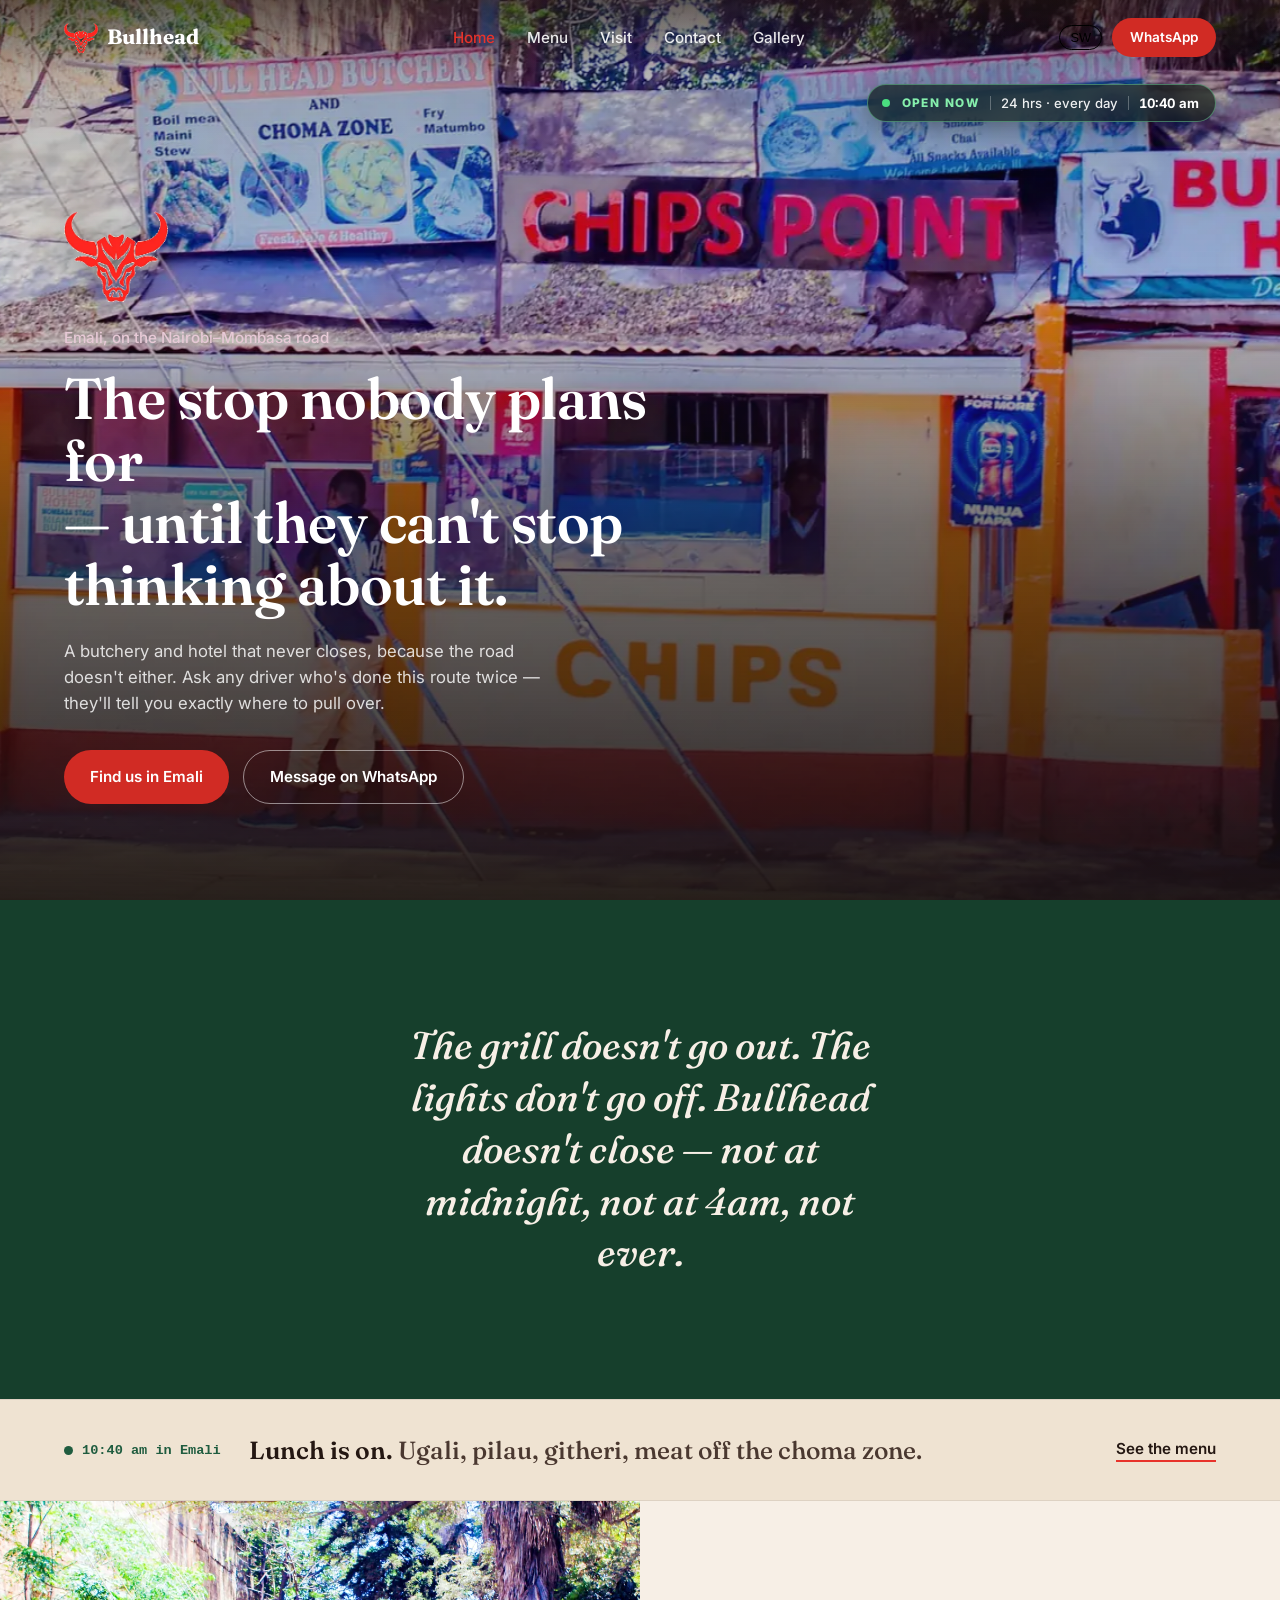
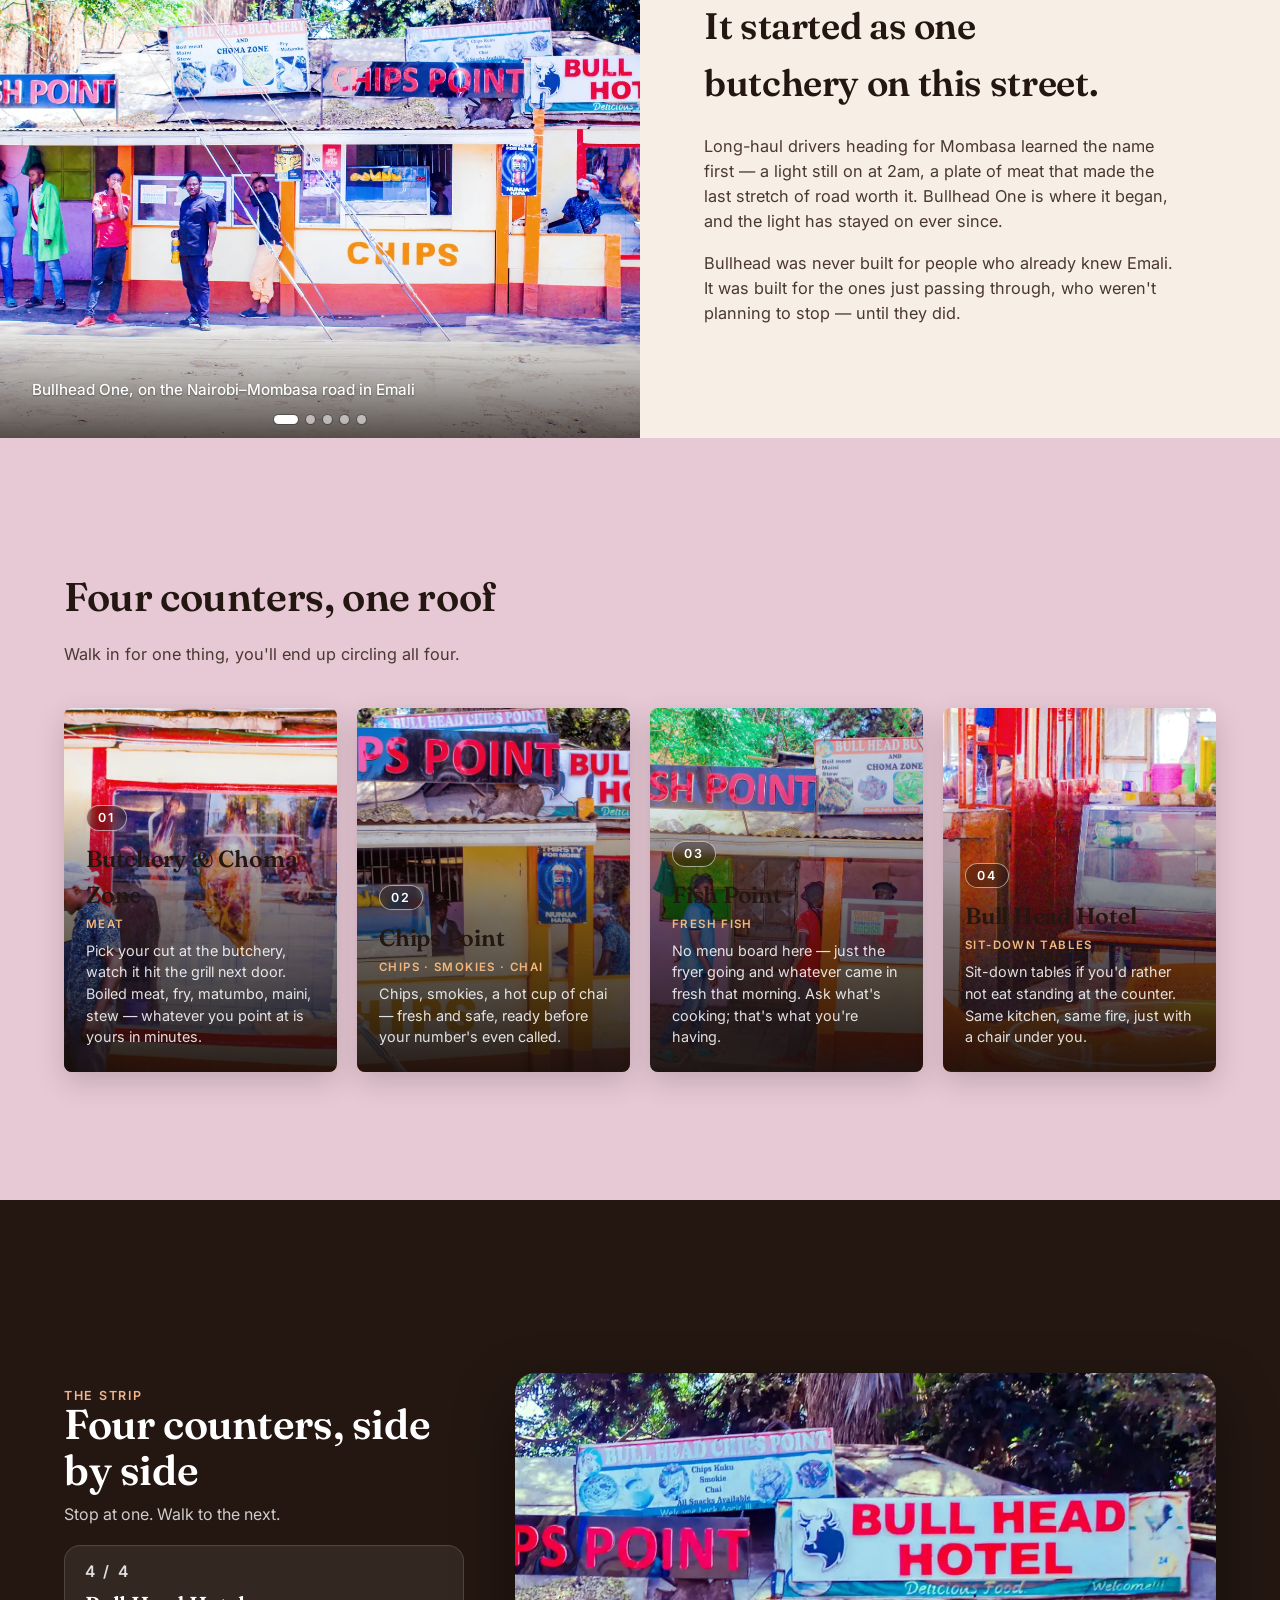
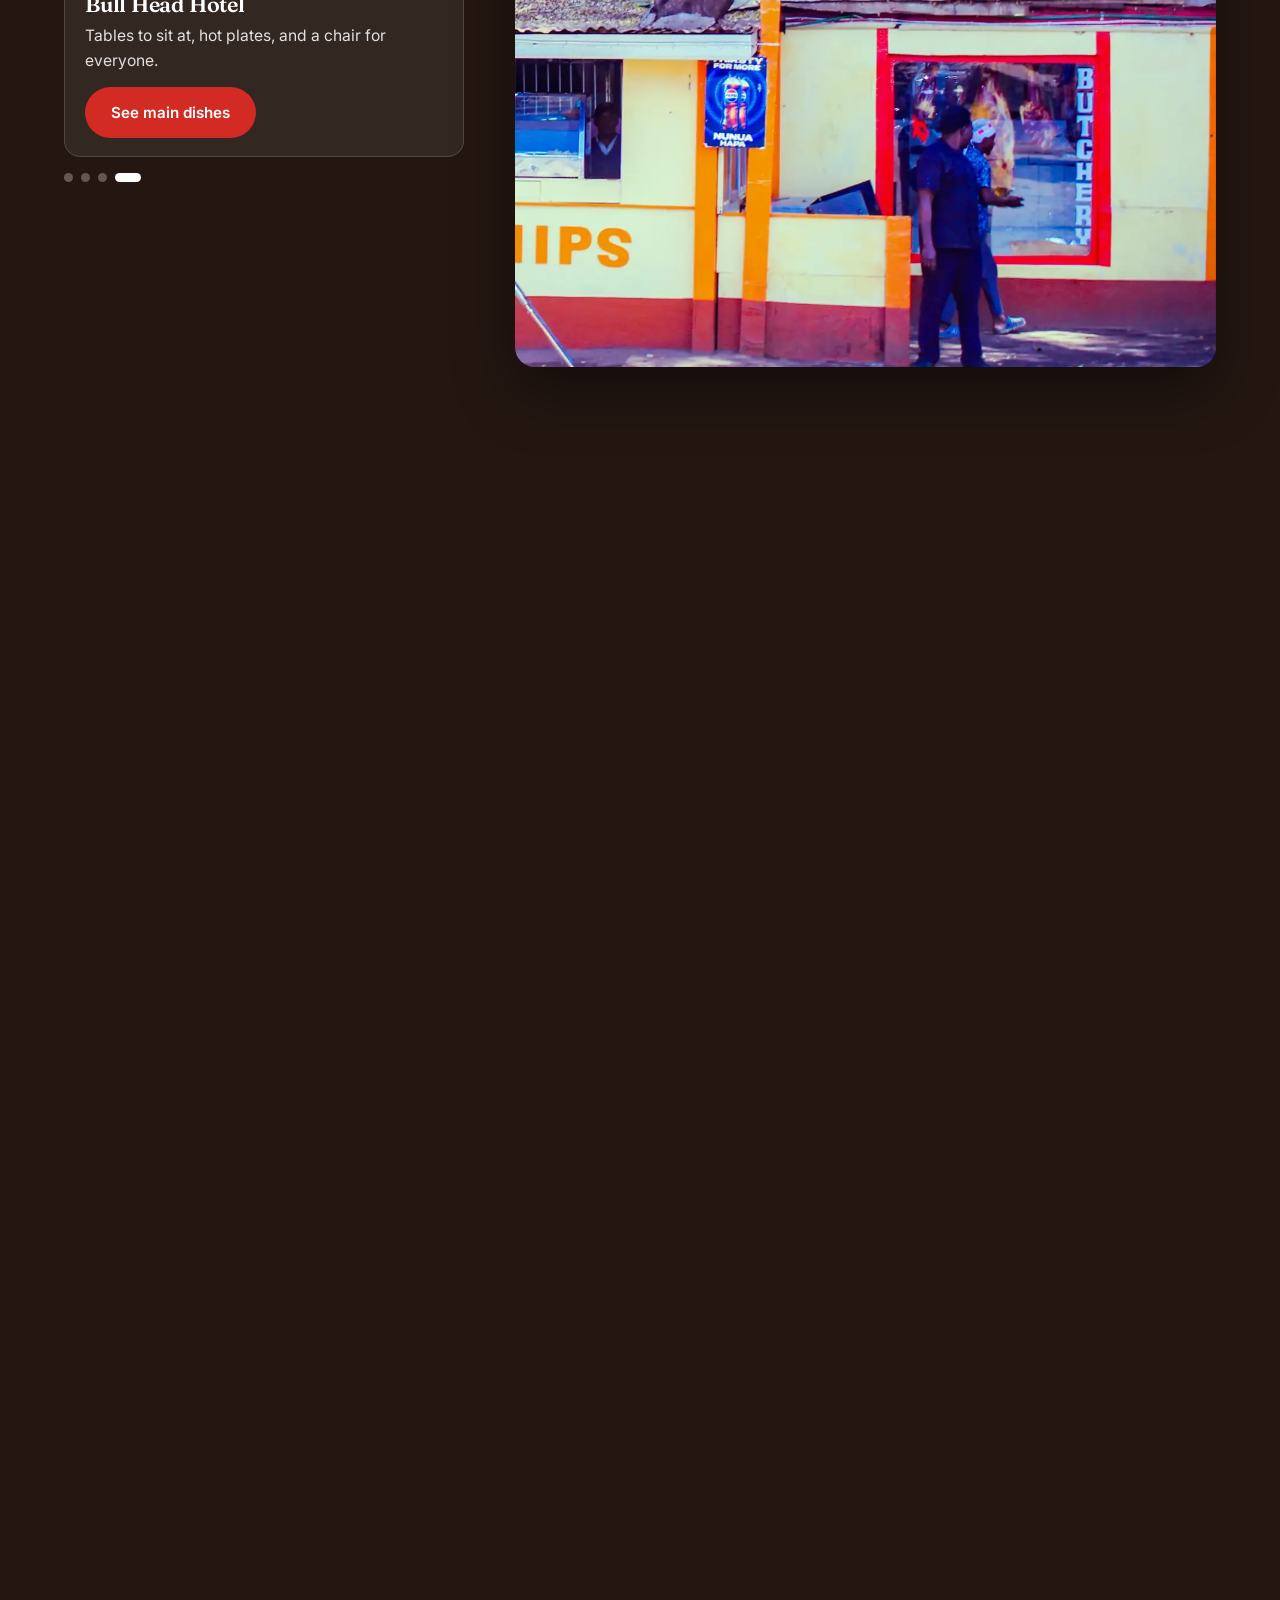
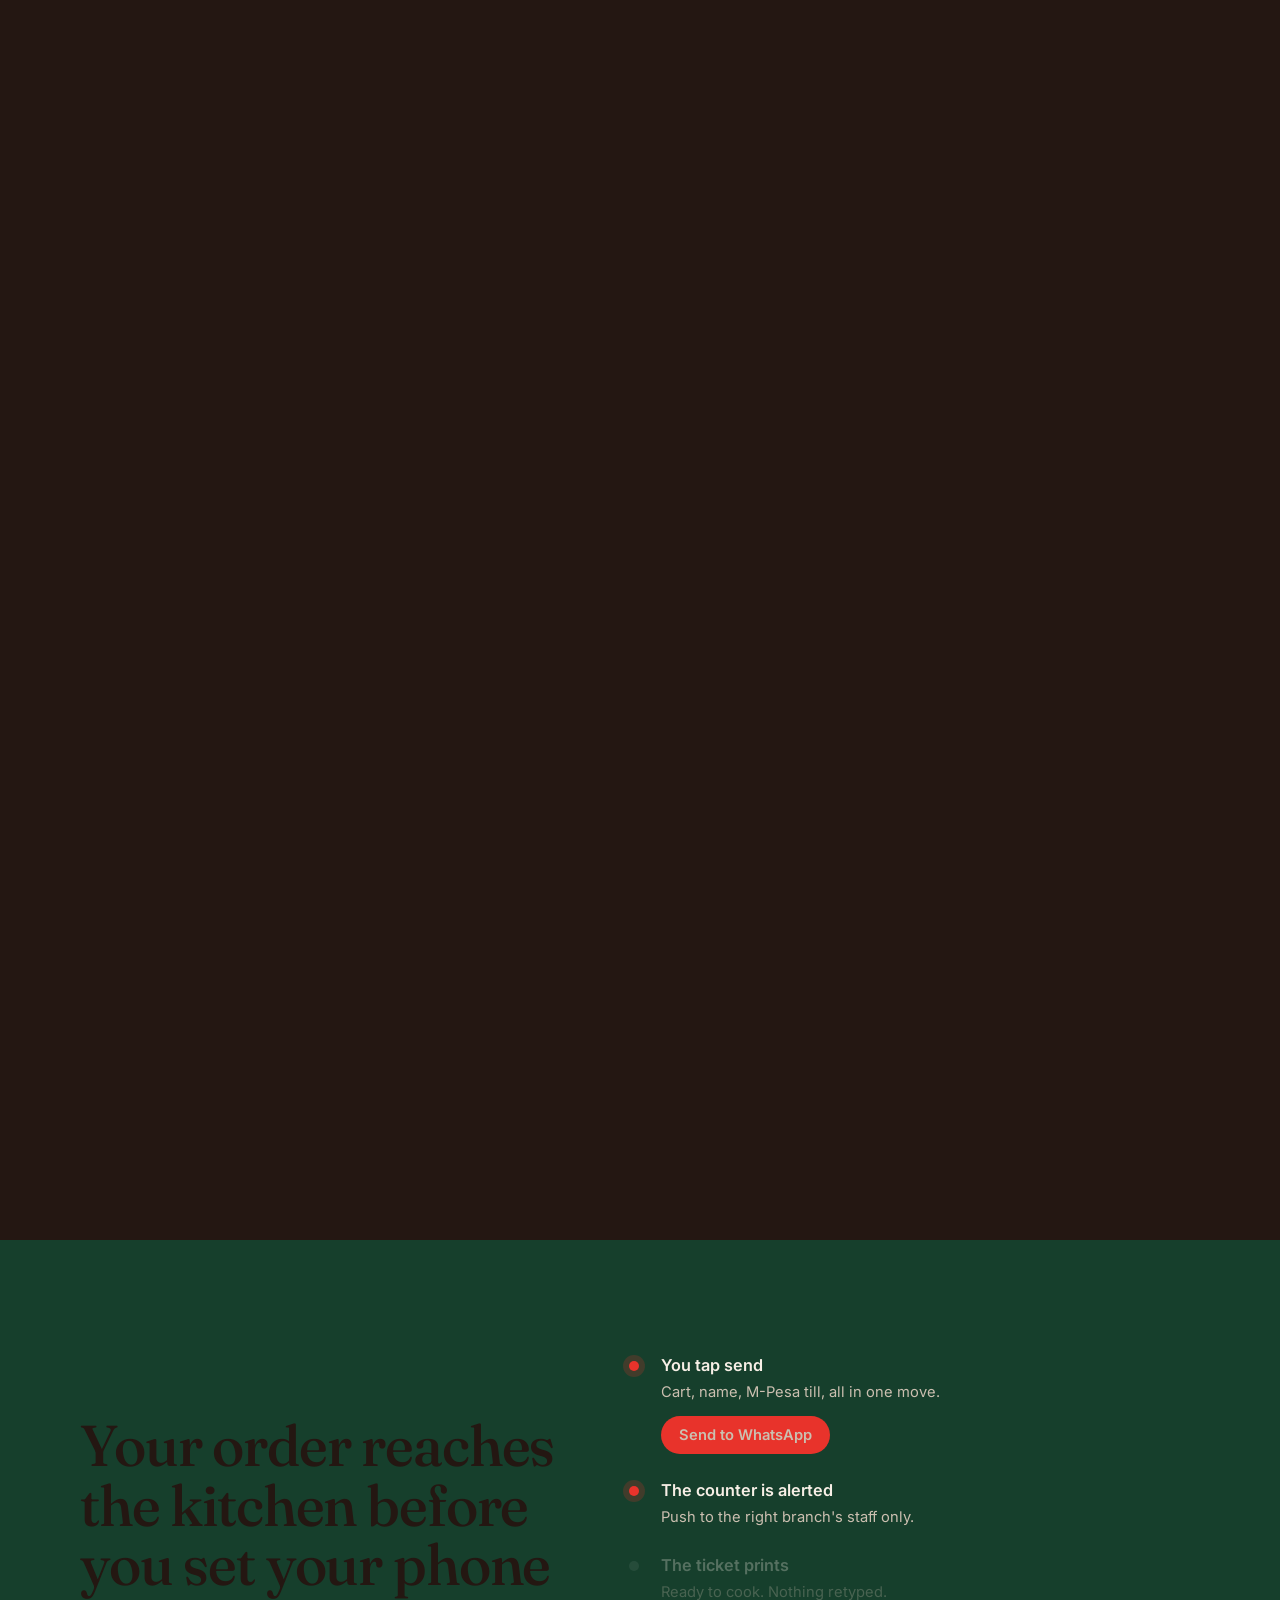
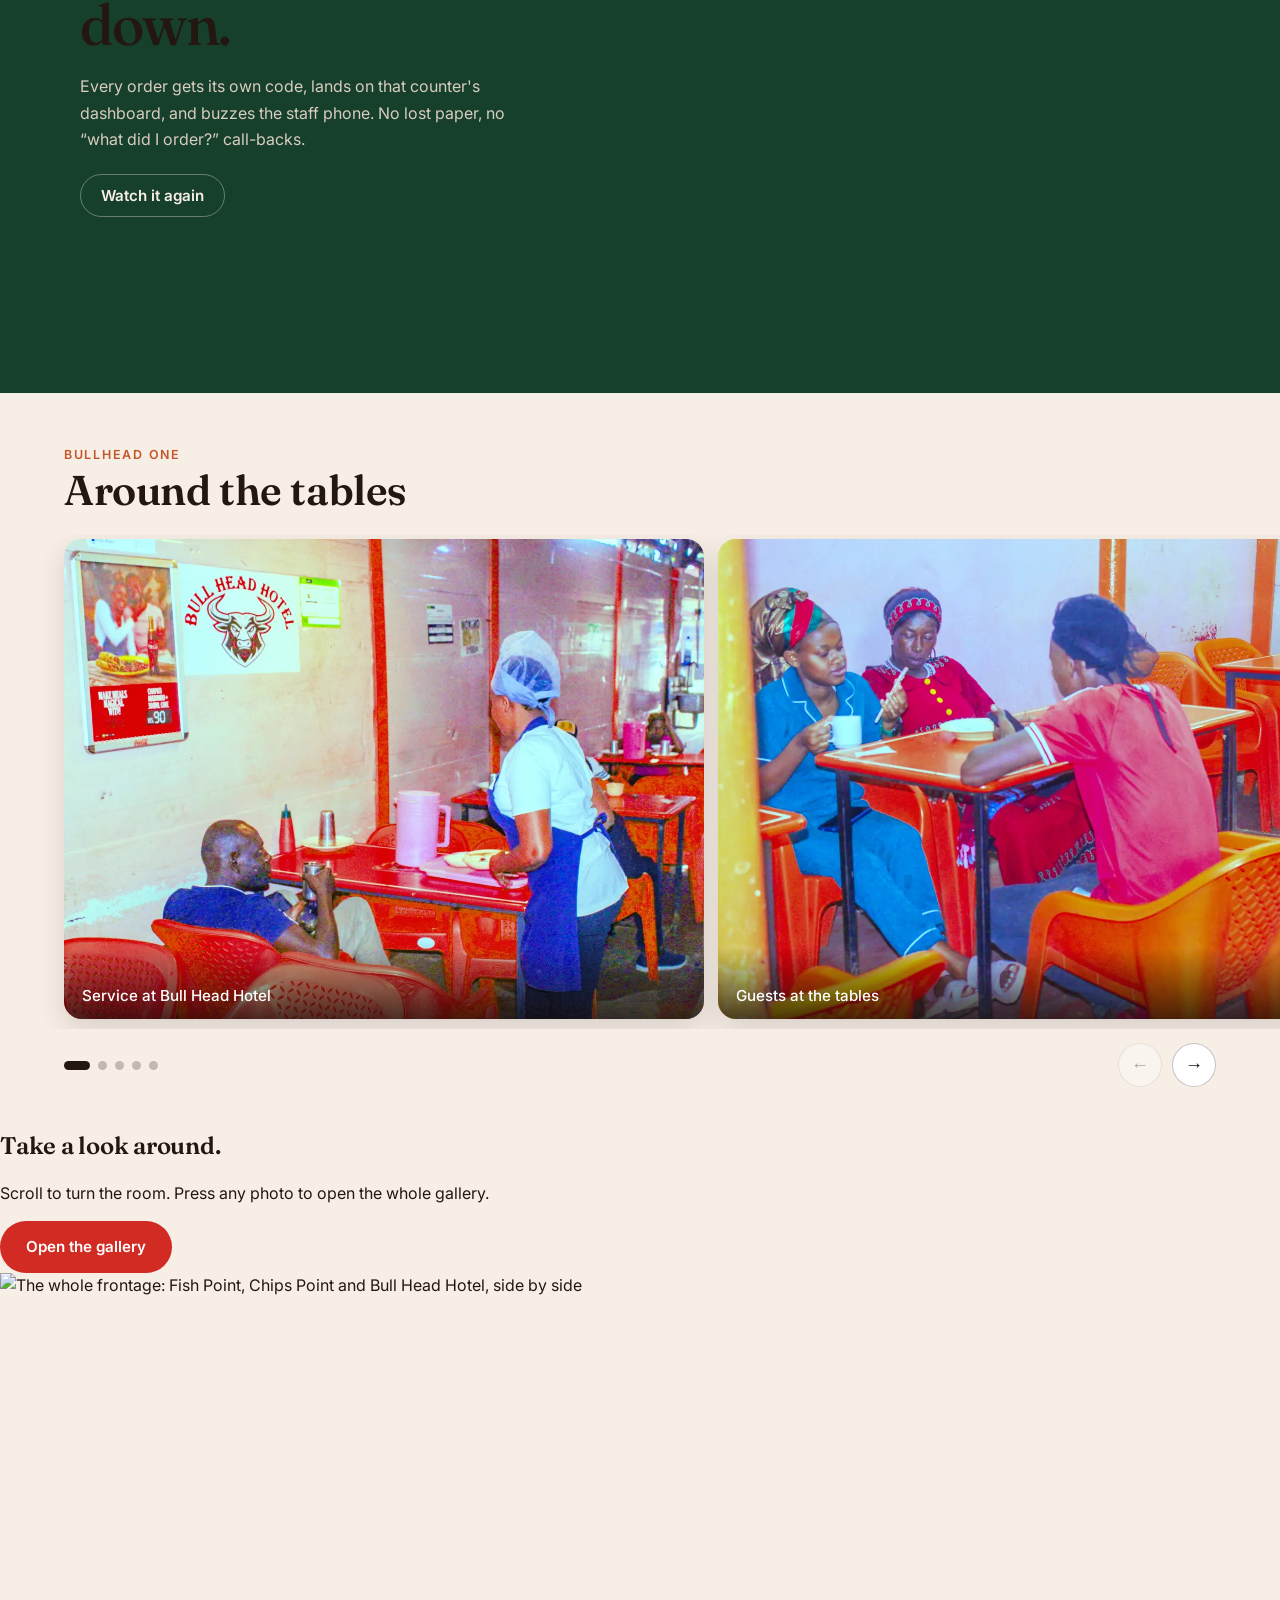
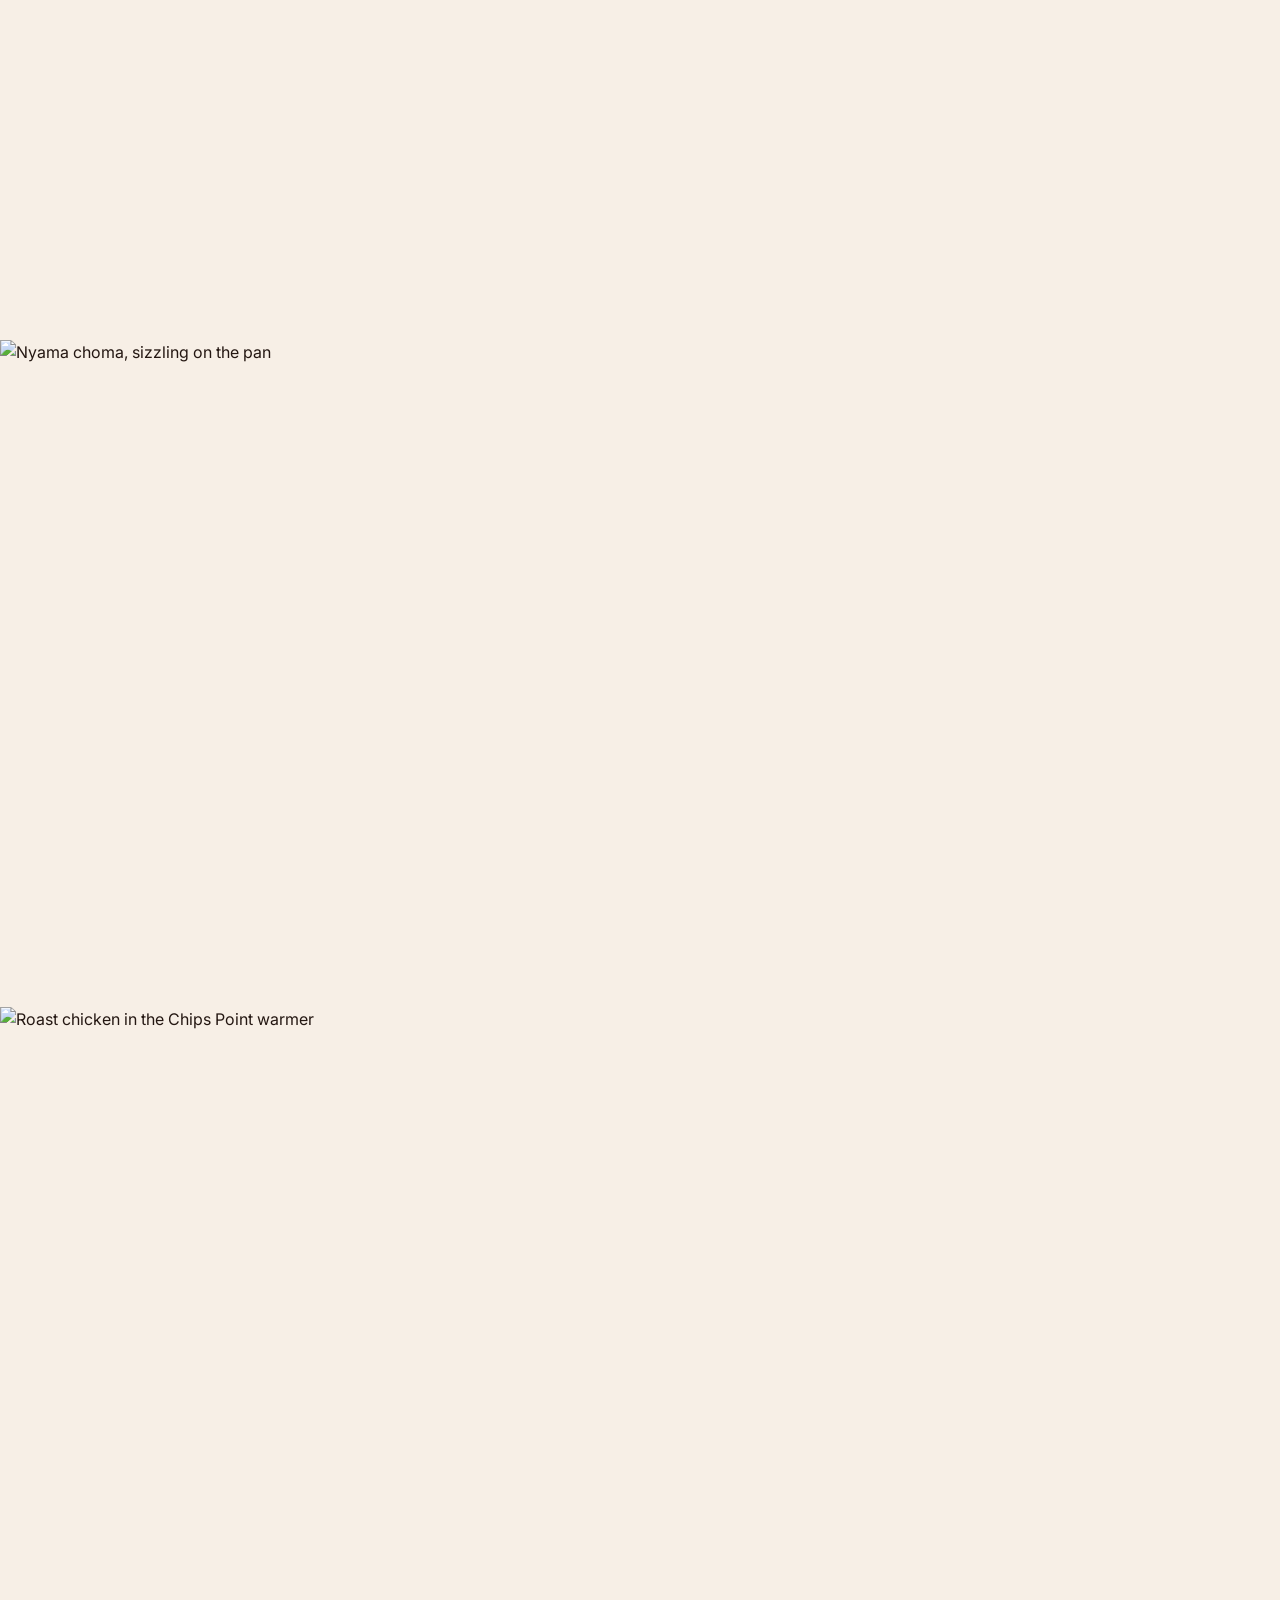
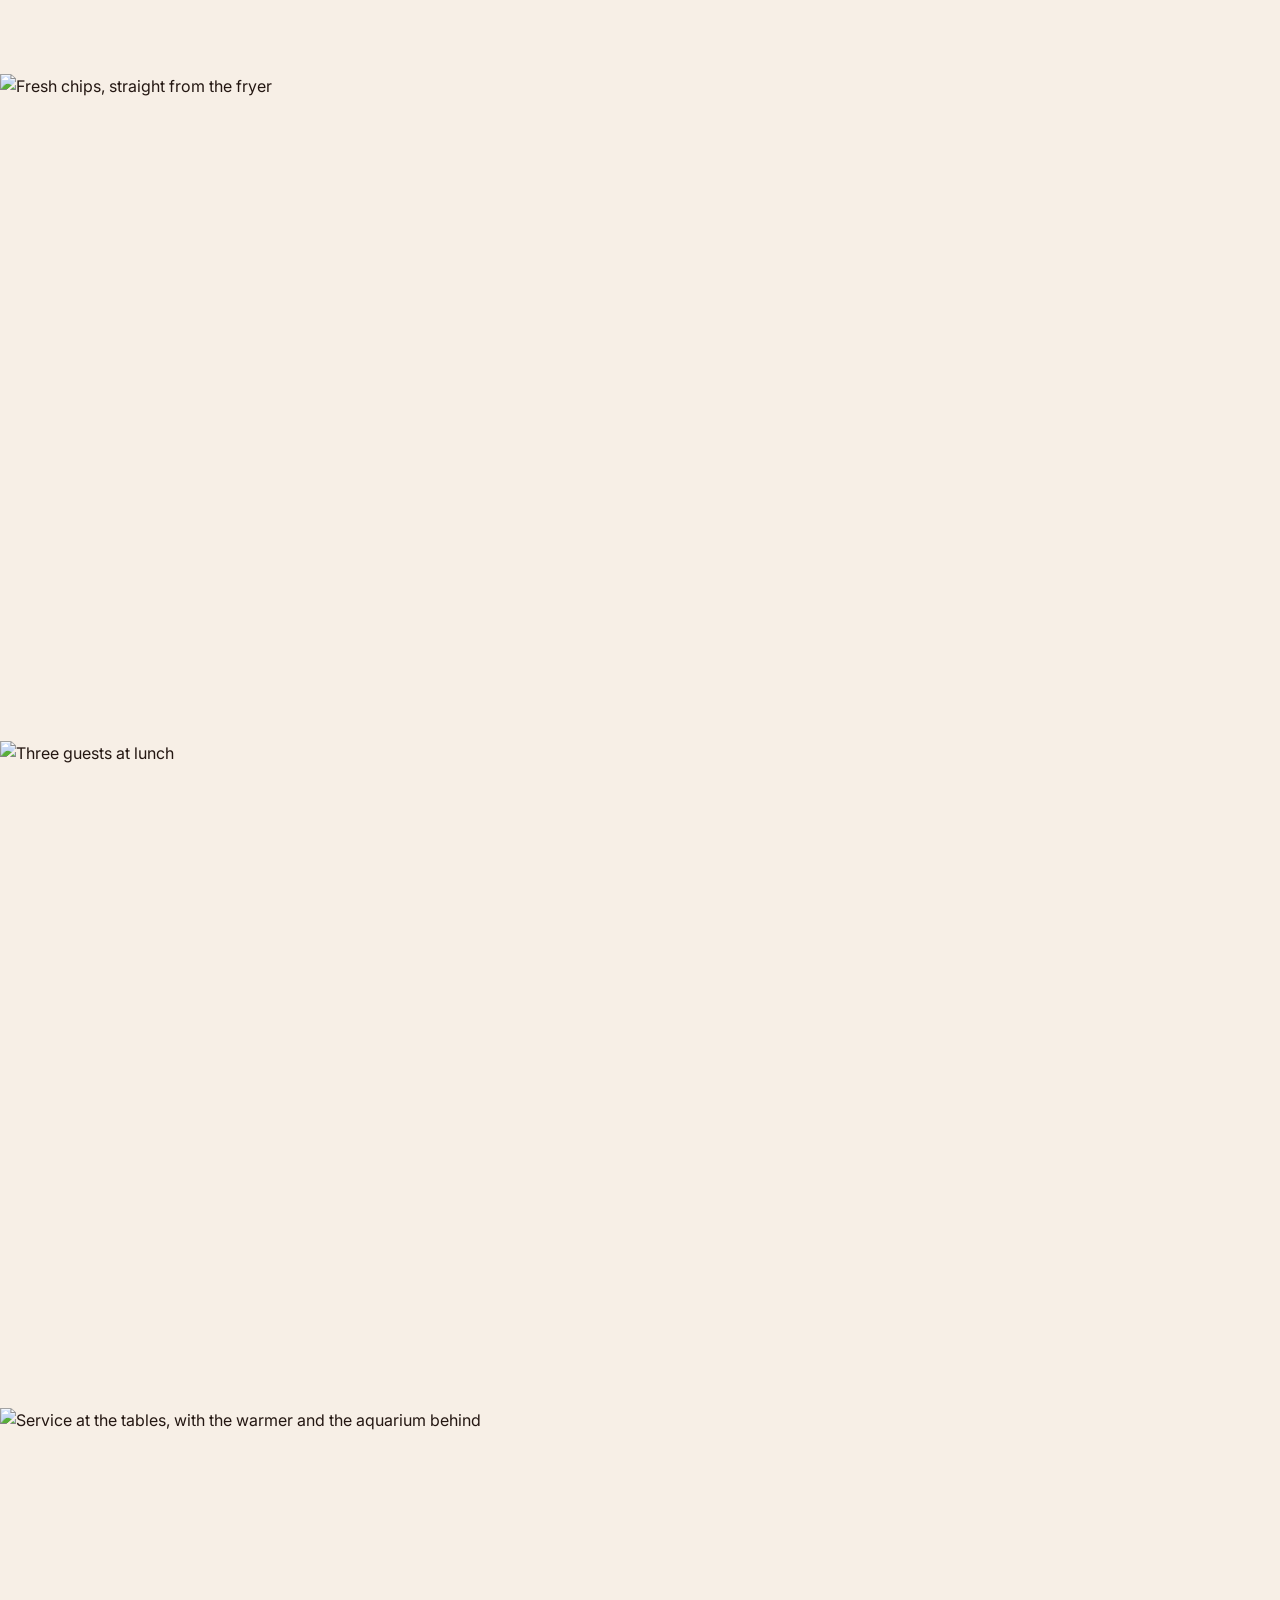
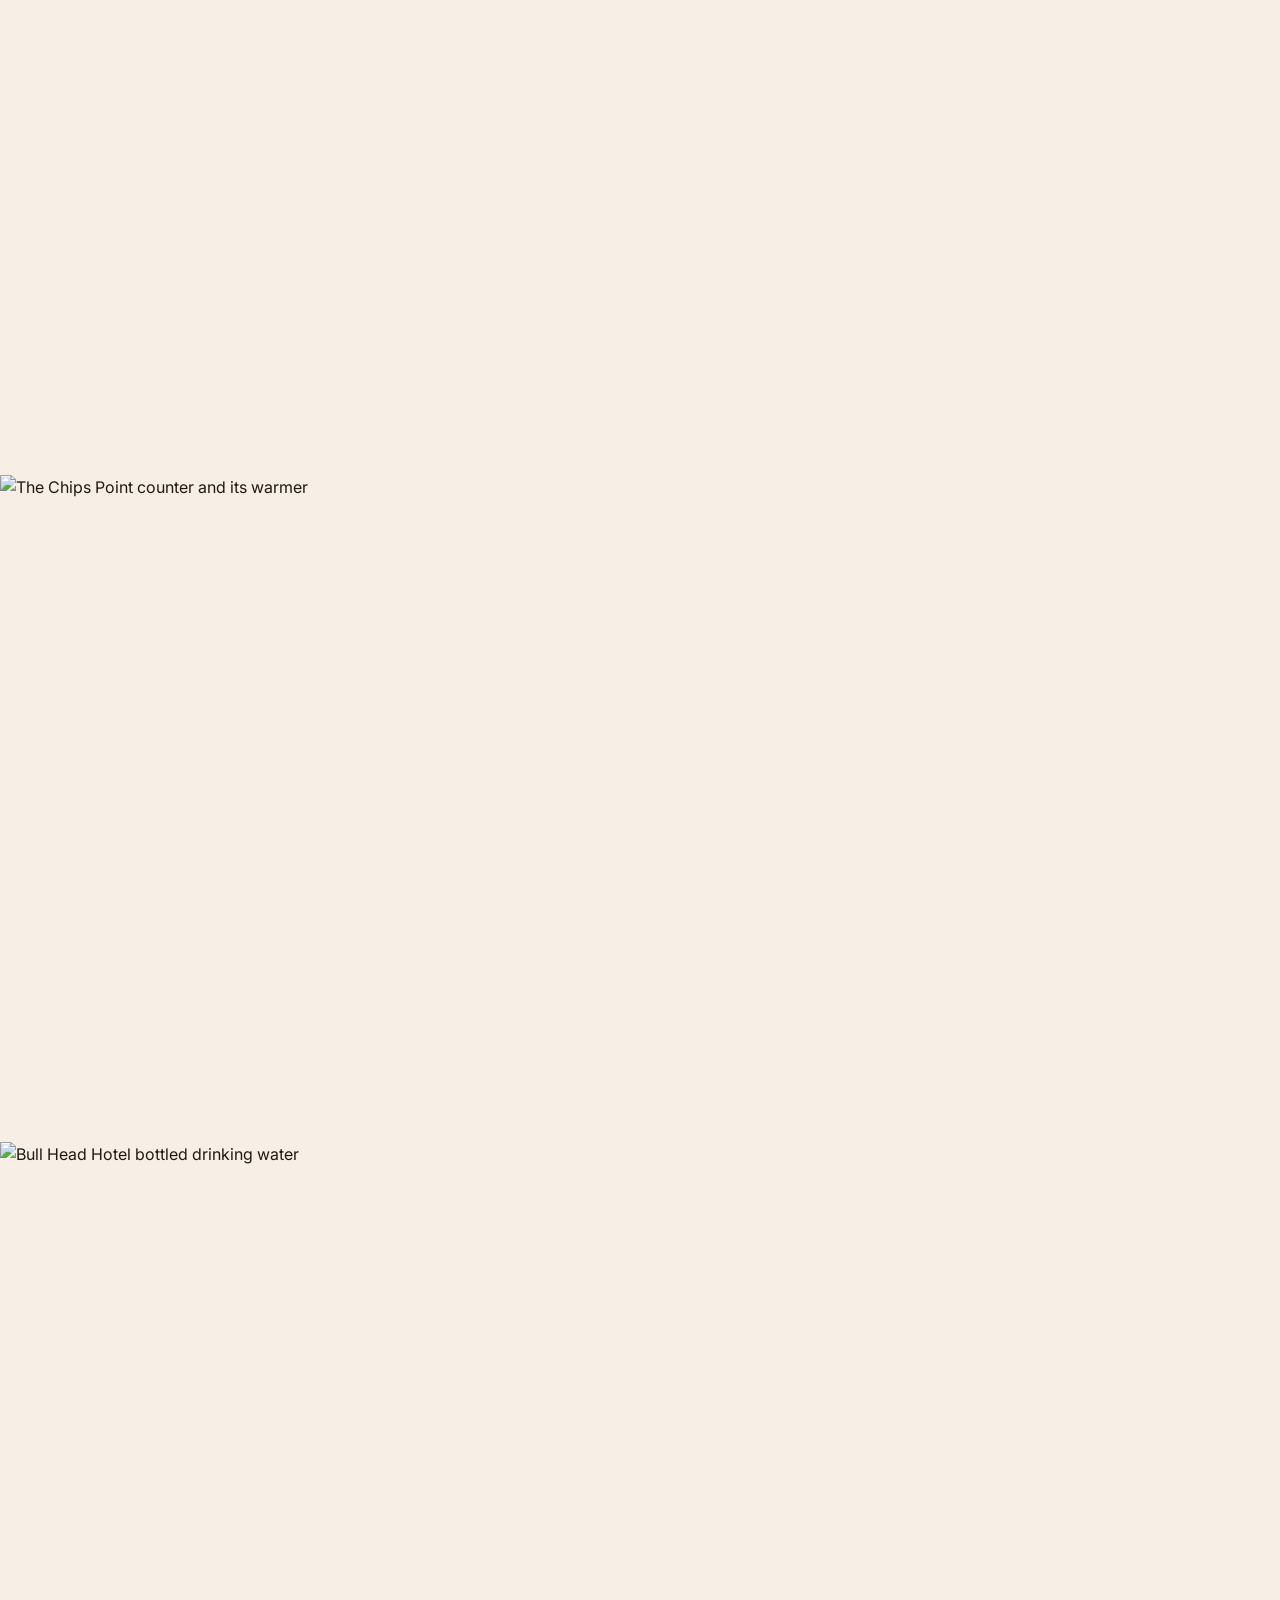
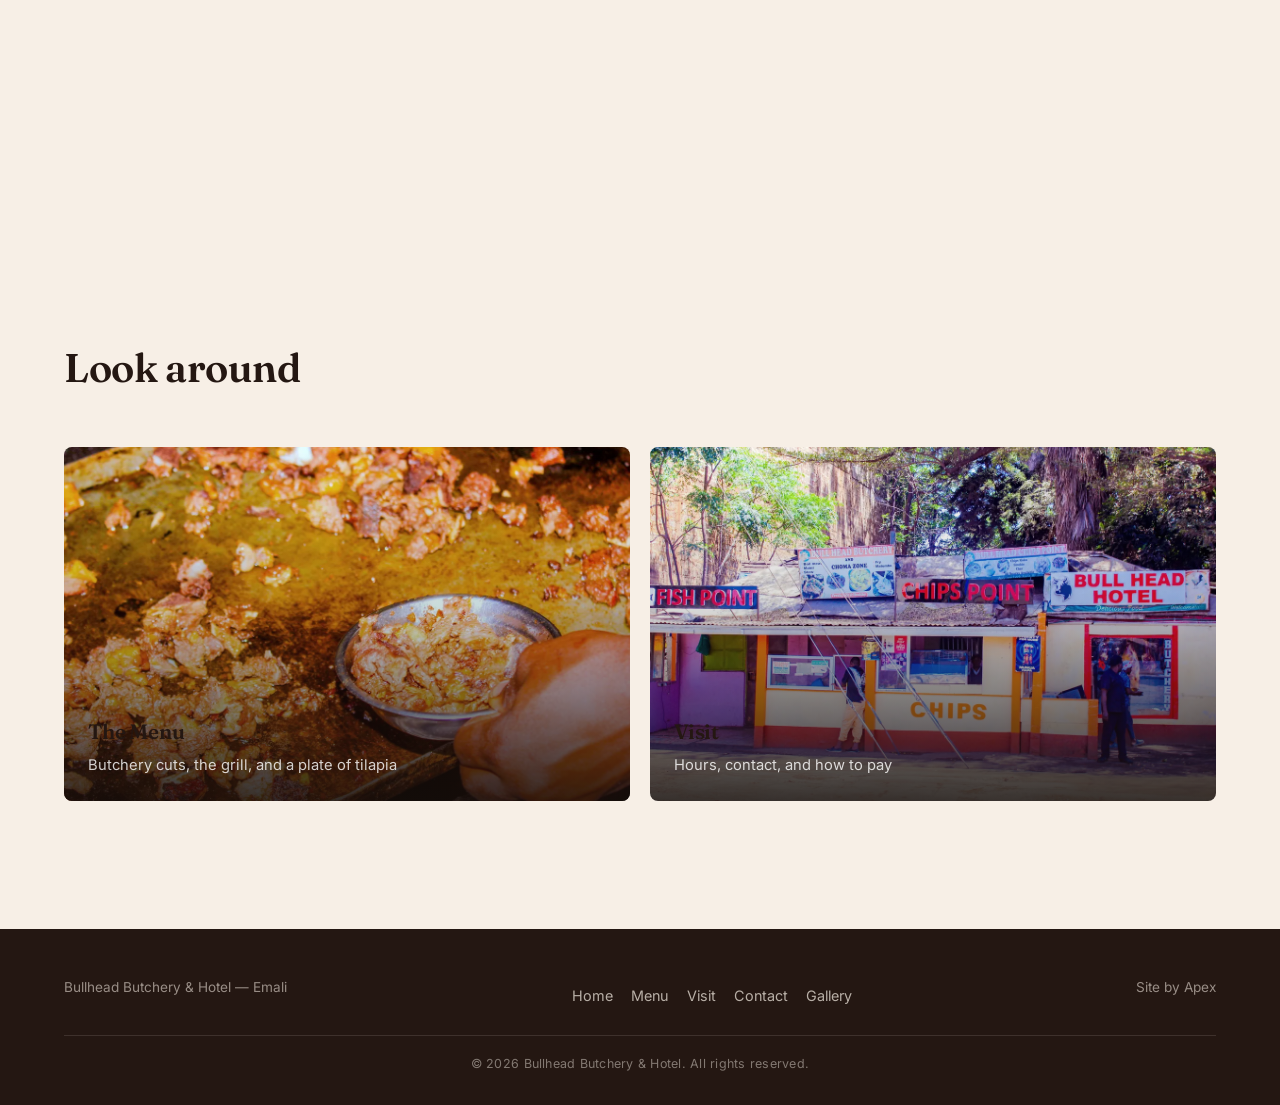
==== bullhead-site/index.html @ 70c895c6 "Apex Studio credit on every page of all three sites, linking to apex-studios-8xq.pages.dev" ====
<!DOCTYPE html>
<html lang="en">
<head>
<meta name="google-site-verification" content="5YoQopzVfsrLFOX8X0Okuod2HBHw4RUZFRkXMXG9IrQ" />
 <meta charset="UTF-8">
<meta name="viewport" content="width=device-width, initial-scale=1.0">
<title>Bullhead — Emali's 24-Hour Butchery & Hotel</title>
<meta name="description" content="The 24-hour butchery and hotel that turns a stop on the Nairobi–Mombasa road into the reason people remember the trip. Bullhead One, always open, Emali.">
<link rel="icon" type="image/png" href="assets/img/logo-mark.png">
<link rel="apple-touch-icon" href="assets/img/icon-180.png">
<link rel="manifest" href="site.webmanifest">
<meta name="theme-color" content="#241712">
<meta property="og:type" content="website">
<meta property="og:url" content="https://branch1.bullheadhotels.co.ke/">
<link rel="canonical" href="https://branch1.bullheadhotels.co.ke/">
<meta property="og:title" content="Bullhead — Emali's 24-Hour Butchery & Hotel">
<meta property="og:description" content="The 24-hour butchery and hotel that turns a stop on the Nairobi–Mombasa road into the reason people remember the trip. Bullhead One, always open, Emali.">
<meta property="og:image" content="https://branch1.bullheadhotels.co.ke/assets/img/og-image.jpg">
<meta name="twitter:card" content="summary_large_image">
<meta name="twitter:title" content="Bullhead — Emali's 24-Hour Butchery & Hotel">
<meta name="twitter:description" content="The 24-hour butchery and hotel that turns a stop on the Nairobi–Mombasa road into the reason people remember the trip. Bullhead One, always open, Emali.">
<meta name="twitter:image" content="https://branch1.bullheadhotels.co.ke/assets/img/og-image.jpg">
<link rel="preconnect" href="https://fonts.googleapis.com">
<link rel="preconnect" href="https://fonts.gstatic.com" crossorigin>
<link rel="preload" as="style" href="https://fonts.googleapis.com/css2?family=Fraunces:ital,opsz,wght@0,9..144,400;0,9..144,500;0,9..144,600;0,9..144,700;1,9..144,500&family=Inter:wght@400;500;600;700&display=swap" onload="this.onload=null;this.rel='stylesheet'">
<noscript><link rel="stylesheet" href="https://fonts.googleapis.com/css2?family=Fraunces:ital,opsz,wght@0,9..144,400;0,9..144,500;0,9..144,600;0,9..144,700;1,9..144,500&family=Inter:wght@400;500;600;700&display=swap"></noscript>
<link rel="preload" as="image" href="assets/img/hero-bullhead-one.webp" fetchpriority="high">
<link rel="stylesheet" href="css/style.css?v=16">
<link rel="stylesheet" href="css/relay.css?v=2">
<link rel="stylesheet" href="css/bh-motion.css?v=1">
 <!-- Google tag (gtag.js) -->
<script async src="https://www.googletagmanager.com/gtag/js?id=G-7HZXQ7JC0C"></script>
<script src="js/gtag-init.js"></script>
<link rel="stylesheet" href="/css/stage.css?v=1">
<link rel="stylesheet" href="/css/depth.css?v=1">
</head>
<body>
<a class="skip-link" href="#top" data-sw="Rukia hadi maudhui makuu">Skip to main content</a>

<div class="progress-rail" aria-hidden="true"><div class="progress-fill" id="progressFill"></div></div>

<header class="site-nav" id="siteNav">
  <a href="/" class="nav-mark"><img src="assets/img/logo-mark.png" alt="" class="nav-logo" width="254" height="223">Bullhead</a>
  <nav class="nav-links">
    <a href="/" class="active" aria-current="page" data-sw="Nyumbani">Home</a>
    <a href="/menu" data-sw="Menyu">Menu</a>
    <a href="/visit" data-sw="Tembelea">Visit</a>
    <a href="/contact" data-sw="Wasiliana">Contact</a>
    <a href="/gallery" data-sw="Picha">Gallery</a>
  </nav>
  <div style="display:flex; align-items:center;">
    <button id="langToggle" type="button" style="margin-right:10px; background:none; border:1px solid currentColor; border-radius:999px; padding:4px 10px; font-size:0.8rem; cursor:pointer;">SW</button>
    <a href="https://wa.me/254720707323" class="nav-cta" target="_blank" rel="noopener">WhatsApp</a>
    <button class="nav-burger" id="navBurger" aria-label="Open menu"><span></span><span></span><span></span></button>
  </div>
</header>

<div class="mobile-menu" id="mobileMenu">
  <a href="/" class="active" data-sw="Nyumbani">Home</a>
  <a href="/menu" data-sw="Menyu">Menu</a>
  <a href="/visit" data-sw="Tembelea">Visit</a>
  <a href="/contact" data-sw="Wasiliana">Contact</a>
<a href="/gallery" data-sw="Picha">Gallery</a>
</div>

<div class="live-update-bar" id="liveUpdateBar" hidden>
  <span class="live-update-dot" aria-hidden="true"></span>
  <span id="liveUpdateText"></span>
</div>


<main id="top">

  <!-- HERO -->
  <section class="hero" id="hero">
    <div class="hero-media" data-hero-slides="/assets/img/reel/r-15.webp,/assets/img/reel/r-17.webp,/assets/img/reel/r-24.webp,/assets/img/reel/r-19.webp,/assets/img/reel/r-07.webp">
      <img src="assets/img/hero-bullhead-one.webp" alt="Bull Head Butchery, Choma Zone, Chips Point and Bull Head Hotel storefront in Emali" id="heroImg" fetchpriority="high" decoding="async" width="1920" height="864">
      <div class="hero-scrim"></div>
      <div id="splineLayer" class="spline-hero-layer"></div>
    </div>
    <div class="hero-content">
      <img src="assets/img/logo-mark.png" alt="Bullhead" class="hero-logo" width="254" height="223">
      <p class="hero-kicker" data-sw="Emali, kwenye barabara ya Nairobi–Mombasa">Emali, on the Nairobi–Mombasa road</p>
      <h1 class="hero-headline" data-sw="Kituo ambacho hakuna<br>anayekipangia — hadi<br>anaposhindwa kukisahau.">The stop nobody plans for<br>— until they can't stop<br>thinking about it.</h1>
      <p class="hero-sub" data-sw="Bucha na hoteli isiyofunga kamwe, kwa sababu barabara nayo haifungi. Muulize dereva yeyote aliyepita hapa mara mbili — atakuambia hasa pa kusimama.">A butchery and hotel that never closes, because the road doesn't either. Ask any driver who's done this route twice — they'll tell you exactly where to pull over.</p>
      <div class="hero-actions">
        <a href="/visit" class="btn btn-primary" data-sw="Tupate Emali">Find us in Emali</a>
        <a href="https://wa.me/254720707323" class="btn btn-ghost" target="_blank" rel="noopener" data-sw="Tuma Ujumbe WhatsApp">Message on WhatsApp</a>
      </div>
    </div>
    <div class="hero-open-badge">
      <span class="ob-live"><i class="ob-dot"></i></span>
      <span class="ob-main" data-sw="Wazi sasa">Open now</span>
      <span class="ob-sep ob-sep1"></span>
      <span class="ob-sub" data-sw="Masaa 24 · kila siku">24 hrs · every day</span>
      <span class="ob-sep"></span>
      <time class="ob-time" id="obTime" title="Time in Emali"></time>
    </div>
  </section>

  <!-- ALWAYS ON STRIP -->
  <section class="strip" id="strip">
    <p class="strip-line" id="stripLine" data-sw="Moto wa kuchoma hauzimiki. Taa hazizimiki. Bullhead haifungi — si usiku wa manane, si saa kumi alfajiri, kamwe.">The grill doesn't go out. The lights don't go off. Bullhead doesn't close — not at midnight, not at 4am, not ever.</p>
  </section>

  <!-- RIGHT NOW -->
  <section class="rightnow" id="rightnow" data-branch="one">
    <p class="rn-time">Emali</p>
    <p class="rn-line"></p>
    <a class="rn-cta" href="/menu">See the menu</a>
  </section>

  <!-- CONDENSED STORY -->
  <section class="story">
    <div class="story-media story-slides" role="group" aria-roledescription="carousel" aria-label="Bullhead One in pictures">
      <figure class="story-slide on"><img src="assets/img/story-1-frontage.webp" alt="Bullhead One on the Nairobi-Mombasa road in Emali" width="1400" height="1000"><figcaption data-sw="Bullhead One, kando ya barabara ya Nairobi–Mombasa, Emali">Bullhead One, on the Nairobi–Mombasa road in Emali</figcaption></figure>
      <figure class="story-slide"><img loading="lazy" src="assets/img/story-2-choma.webp" srcset="assets/img/story-2-choma-1000.webp 1000w, assets/img/story-2-choma.webp 1400w" sizes="(max-width: 800px) 100vw, 1400px" alt="Nyama choma on the grill pan" width="1400" height="1000"><figcaption data-sw="Nyama choma ikiiva kwenye bamba la kuchomea">Nyama choma, cooking on the grill pan</figcaption></figure>
      <figure class="story-slide"><img loading="lazy" src="assets/img/story-3-oven.webp" srcset="assets/img/story-3-oven-1000.webp 1000w, assets/img/story-3-oven.webp 1400w" sizes="(max-width: 800px) 100vw, 1400px" alt="A cook loading the charcoal oven" width="1400" height="1000"><figcaption data-sw="Jiko la mkaa, likipakiwa kwa mkono">The charcoal oven, loaded by hand</figcaption></figure>
      <figure class="story-slide"><img loading="lazy" src="assets/img/story-4-dining.webp" srcset="assets/img/story-4-dining-1000.webp 1000w, assets/img/story-4-dining.webp 1400w" sizes="(max-width: 800px) 100vw, 1400px" alt="The dining room, counter and aquarium" width="1400" height="1000"><figcaption data-sw="Ukumbi wa kulia, wenye kaunta na hifadhi ya samaki">The dining room, with its counter and aquarium</figcaption></figure>
      <figure class="story-slide"><img loading="lazy" src="assets/img/story-5-fryer.webp" srcset="assets/img/story-5-fryer-1000.webp 1000w, assets/img/story-5-fryer.webp 1400w" sizes="(max-width: 800px) 100vw, 1400px" alt="Chips at the fryer" width="1400" height="1000"><figcaption data-sw="Chipsi kwenye kikaango">Chips at the fryer</figcaption></figure>
    </div>
    <div class="story-copy">
      <h2 data-sw="Ilianza kama bucha moja katika mtaa huu.">It started as one butchery on this street.</h2>
      <p data-sw="Madereva wa masafa marefu wakielekea Mombasa ndio walijua jina hili kwanza — taa ikiwa bado inawaka saa nane usiku, sahani ya nyama iliyofanya sehemu ya mwisho ya safari kuwa na maana. Bullhead One ndipo ilipoanzia, na taa haijazimika tangu hapo.">Long-haul drivers heading for Mombasa learned the name first — a light still on at 2am, a plate of meat that made the last stretch of road worth it. Bullhead One is where it began, and the light has stayed on ever since.</p>
      <p data-sw="Bullhead haikujengwa kwa ajili ya watu waliokwisha kujua Emali. Ilijengwa kwa ajili ya wale waliokuwa wakipita tu, ambao hawakupanga kusimama — mpaka walipofanya hivyo.">Bullhead was never built for people who already knew Emali. It was built for the ones just passing through, who weren't planning to stop — until they did.</p>
    </div>
  </section>

  <!-- FOUR COUNTERS -->
  <section class="zones">
    <h2 data-sw="Kaunta Nne, Paa Moja">Four counters, one roof</h2>
    <p class="zones-sub" data-sw="Ingia kwa jambo moja, utaishia kuzunguka zote nne.">Walk in for one thing, you'll end up circling all four.</p>
    <div class="zones-grid">
      <div class="explore-card">
        <img loading="lazy" src="assets/img/zone-butchery.webp" srcset="assets/img/zone-butchery-1000.webp 1000w, assets/img/zone-butchery.webp 1200w" sizes="(max-width: 800px) 100vw, 1200px" alt="A cook tending the charcoal oven outside the Bull Head Butchery window" width="1200" height="800">
        <div class="explore-card-scrim"></div>
        <div class="explore-card-label">
          <span class="zone-no" aria-hidden="true">01</span>
          <h3 data-sw="Bucha na Eneo la Choma">Butchery &amp; Choma Zone</h3>
          <span class="zone-tag" data-sw="Nyama">Meat</span>
          <p data-sw="Chagua kipande chako kwenye bucha, kiangalie kikienda kwenye moto karibu nawe. Nyama ya kuchemsha, kaanga, matumbo, maini, mchuzi — chochote unachokionyesha, ni chako ndani ya dakika.">Pick your cut at the butchery, watch it hit the grill next door. Boiled meat, fry, matumbo, maini, stew — whatever you point at is yours in minutes.</p>
        </div>
      </div>
      <div class="explore-card">
        <img loading="lazy" src="assets/img/zone-chips.webp" srcset="assets/img/zone-chips-1000.webp 1000w, assets/img/zone-chips.webp 1200w" sizes="(max-width: 800px) 100vw, 1200px" alt="Chips Point counter with fresh chicken in the warmer" width="1200" height="800">
        <div class="explore-card-scrim"></div>
        <div class="explore-card-label">
          <span class="zone-no" aria-hidden="true">02</span>
          <h3 data-sw="Chips Point">Chips Point</h3>
          <span class="zone-tag" data-sw="Chipsi · Soseji · Chai">Chips · Smokies · Chai</span>
          <p data-sw="Chipsi, soseji, chai ya moto — safi na salama, tayari kabla hata namba yako haijaitwa.">Chips, smokies, a hot cup of chai — fresh and safe, ready before your number's even called.</p>
        </div>
      </div>
      <div class="explore-card">
        <img loading="lazy" src="assets/img/zone-fish.webp" srcset="assets/img/zone-fish-1000.webp 1000w, assets/img/zone-fish.webp 1200w" sizes="(max-width: 800px) 100vw, 1200px" alt="Fish Point counter and kitchen team" width="1200" height="800">
        <div class="explore-card-scrim"></div>
        <div class="explore-card-label">
          <span class="zone-no" aria-hidden="true">03</span>
          <h3 data-sw="Fish Point">Fish Point</h3>
          <span class="zone-tag" data-sw="Samaki wapya">Fresh fish</span>
          <p data-sw="Hakuna ubao wa menyu hapa — ni kikaangio tu kikiendelea na chochote kilicholetwa asubuhi hiyo. Uliza kinachopikwa; ndicho utakula.">No menu board here — just the fryer going and whatever came in fresh that morning. Ask what's cooking; that's what you're having.</p>
        </div>
      </div>
      <div class="explore-card">
        <img loading="lazy" src="assets/img/zone-hotel.webp" srcset="assets/img/zone-hotel-1000.webp 1000w, assets/img/zone-hotel.webp 1200w" sizes="(max-width: 800px) 100vw, 1200px" alt="Bull Head Hotel dining room with the counter and aquarium" width="1200" height="800">
        <div class="explore-card-scrim"></div>
        <div class="explore-card-label">
          <span class="zone-no" aria-hidden="true">04</span>
          <h3 data-sw="Bull Head Hotel">Bull Head Hotel</h3>
          <span class="zone-tag" data-sw="Kula ukiwa umekaa">Sit-down tables</span>
          <p data-sw="Meza za kukalia kama hupendi kula ukiwa umesimama kaunta. Jiko lilelile, moto ulewule, ila na kiti chini yako.">Sit-down tables if you'd rather not eat standing at the counter. Same kitchen, same fire, just with a chair under you.</p>
        </div>
      </div>
    </div>
  </section>

  <!-- WALK THE STRIP -->
  <section class="bh-walk" aria-label="The four counters at Bullhead One">
    <div class="bh-walk__runway">
      <div class="bh-walk__stick">
        <div class="bh-walk__head">
          <p class="bh-car__kicker" data-sw="Barabara ya Emali">The strip</p>
          <h2 data-sw="Kaunta nne, bega kwa bega">Four counters, side by side</h2>
          <p data-sw="Simama kwa kimoja. Tembea hadi kingine." >Stop at one. Walk to the next.</p>
        </div>
        <div class="bh-walk__frame">
          <img class="bh-walk__img" loading="lazy" decoding="async" src="assets/img/walk-strip.webp" srcset="assets/img/walk-strip-1000.webp 1000w, assets/img/walk-strip.webp 2400w" sizes="(max-width: 800px) 100vw, 2400px" alt="The Bullhead One frontage: Fish Point, Bull Head Butchery and Choma Zone, Chips Point and Bull Head Hotel, side by side" width="2400" height="993">
        </div>
        <div class="bh-walk__cards">
          <article class="bh-walk__stop" data-x="0.10">
            <p class="bh-walk__no">1 / 4</p>
            <h3 data-sw="Fish Point">Fish Point</h3>
            <p data-sw="Tilapia na ugali, kutoka kaunta ya kushoto kabisa.">Tilapia and ugali, from the counter on the far left.</p>
            <a class="btn btn-primary" href="/menu#fish-specialty" data-sw="Agiza samaki">Order fish</a>
          </article>
          <article class="bh-walk__stop" data-x="0.35">
            <p class="bh-walk__no">2 / 4</p>
            <h3 data-sw="Bucha na Choma Zone">Butchery &amp; Choma Zone</h3>
            <p data-sw="Nyama kwa kilo, au iliyochomwa na kuwekwa kwenye sahani.">Meat by the kilo, or grilled and plated.</p>
            <a class="btn btn-primary" href="/menu#the-grill" data-sw="Agiza kutoka kwenye jiko">Order from the grill</a>
          </article>
          <article class="bh-walk__stop" data-x="0.57">
            <p class="bh-walk__no">3 / 4</p>
            <h3 data-sw="Chips Point">Chips Point</h3>
            <p data-sw="Chipsi, soseji na chai, dirishani.">Chips, smokies and chai, straight from the window.</p>
            <a class="btn btn-primary" href="/menu#snacks-bites" data-sw="Ona vitafunio">See snacks &amp; bites</a>
          </article>
          <article class="bh-walk__stop" data-x="0.85">
            <p class="bh-walk__no">4 / 4</p>
            <h3 data-sw="Bull Head Hotel">Bull Head Hotel</h3>
            <p data-sw="Meza za kukaa, chakula cha moto, na kiti kwa kila mtu.">Tables to sit at, hot plates, and a chair for everyone.</p>
            <a class="btn btn-primary" href="/menu#main-dishes" data-sw="Ona vyakula vikuu">See main dishes</a>
          </article>
        </div>
        <ol class="bh-walk__dots" aria-hidden="true"><li></li><li></li><li></li><li></li></ol>
      </div>
    </div>
  </section>

  <!-- THE RELAY -->
  <section class="relay" id="relay" data-branch="one" aria-label="How an order reaches the counter">
    <div class="relay-in">
      <div>
        <h2 data-sw="Agizo lako linamfikia mpishi kabla hujaweka simu chini.">Your order reaches the kitchen before you set your phone down.</h2>
        <p data-sw="Kila agizo hupata nambari yake, linaingia kwenye dashibodi ya kaunta, na simu ya wafanyakazi inalia. Hakuna karatasi iliyopotea, hakuna simu ya &quot;nilisema nini?&quot;.">Every order gets its own code, lands on that counter's dashboard, and buzzes the staff phone. No lost paper, no &ldquo;what did I order?&rdquo; call-backs.</p>
        <button class="relay-replay" type="button" data-sw="Cheza tena">Watch it again</button>
      </div>
      <div class="stage">
        <div class="rail"><i></i></div>
        <div class="beat"><b>You tap send</b><span>Cart, name, M-Pesa till, all in one move.</span><br><span class="phone-btn">Send to WhatsApp</span></div>
        <div class="beat"><b>The counter is alerted</b><span>Push to the right branch's staff only.</span></div>
        <div class="beat"><b>The ticket prints</b><span>Ready to cook. Nothing retyped.</span></div>
        <div class="ticket" role="img" aria-label="Example of a kitchen ticket">
          <div class="hd"><span data-branch-name>Bullhead One</span><span class="clk">0:00</span></div>
          <span class="ln w">ORDER BH-7K2Q &middot; PICKUP</span><hr>
          <span class="ln w">1  Nyama choma &frac12; kg</span>
          <span class="ln w">2  Ugali</span>
          <span class="ln w">1  Kachumbari</span>
          <span class="ln w">2  Chai</span><hr>
          <span class="ln w">NOTE  no chili, extra ugali</span>
          <span class="ln w">PAID  M-Pesa till &#10003;</span>
        </div>
      </div>
    </div>
  </section>

  <!-- LOOK AROUND -->
  <!-- AROUND THE TABLES -->
  <section class="bh-car" aria-roledescription="carousel" aria-label="Around Bullhead One">
    <div class="bh-car__head">
      <p class="bh-car__kicker" data-sw="Bullhead One">Bullhead One</p>
      <h2 class="bh-car__title" data-sw="Maisha ya kila siku">Around the tables</h2>
    </div>
    <div class="bh-car__track" tabindex="0" role="group" aria-label="Photos, swipe or use the arrow keys">
      <figure class="bh-car__slide"><img src="assets/img/tables-1-service.webp" alt="A server bringing food to a table at Bull Head Hotel" width="1200" height="900"><figcaption data-sw="Huduma mezani">Service at Bull Head Hotel</figcaption></figure>
      <figure class="bh-car__slide"><img loading="lazy" decoding="async" src="assets/img/tables-2-guests.webp" srcset="assets/img/tables-2-guests-1000.webp 1000w, assets/img/tables-2-guests.webp 1200w" sizes="(max-width: 800px) 100vw, 1200px" alt="Three guests sharing a table" width="1200" height="900"><figcaption data-sw="Wageni mezani">Guests at the tables</figcaption></figure>
      <figure class="bh-car__slide"><img loading="lazy" decoding="async" src="assets/img/tables-3-dining.webp" srcset="assets/img/tables-3-dining-1000.webp 1000w, assets/img/tables-3-dining.webp 1200w" sizes="(max-width: 800px) 100vw, 1200px" alt="The dining room with orange chairs and staff in hairnets" width="1200" height="900"><figcaption data-sw="Chumba cha kulia">The dining room</figcaption></figure>
      <figure class="bh-car__slide"><img loading="lazy" decoding="async" src="assets/img/tables-4-oven.webp" srcset="assets/img/tables-4-oven-1000.webp 1000w, assets/img/tables-4-oven.webp 1200w" sizes="(max-width: 800px) 100vw, 1200px" alt="A cook turning meat in the charcoal oven" width="1200" height="900"><figcaption data-sw="Jiko la makaa">Turning the meat in the charcoal oven</figcaption></figure>
      <figure class="bh-car__slide"><img loading="lazy" decoding="async" src="assets/img/tables-5-water.webp" srcset="assets/img/tables-5-water-1000.webp 1000w, assets/img/tables-5-water.webp 1200w" sizes="(max-width: 800px) 100vw, 1200px" alt="Three bottles of Bull Head Hotel drinking water" width="1200" height="900"><figcaption data-sw="Maji ya kunywa">Bull Head Hotel drinking water</figcaption></figure>
    </div>
    <div class="bh-car__ui">
      <div class="bh-car__dots"></div>
      <div class="bh-car__arrows"><button type="button" data-prev aria-label="Previous photo">&#8592;</button><button type="button" data-next aria-label="Next photo">&#8594;</button></div>
    </div>
  </section>

  <!-- THE RING -->
  <section class="ring" aria-label="Bullhead One in pictures">
    <div class="ring-pin">
      <div class="ring-copy">
        <h2 data-sw="Angalia kote.">Take a look around.</h2>
        <p data-sw="Sogeza chini kuzungusha chumba. Bonyeza picha yoyote kufungua matunzio yote.">Scroll to turn the room. Press any photo to open the whole gallery.</p>
        <a class="btn btn-primary" href="/gallery" data-sw="Fungua matunzio">Open the gallery</a>
      </div>
      <div class="ring-stage"><div class="ring-spin">
        <a class="ring-pic" href="/gallery" style="--i:0" aria-label="Open the gallery: The whole frontage: Fish Point, Chips Point and Bull Head Hotel, side by side"><img loading="lazy" decoding="async" src="/assets/img/reel/r-01-s.webp" alt="The whole frontage: Fish Point, Chips Point and Bull Head Hotel, side by side" width="1000" height="667"></a>
        <a class="ring-pic" href="/gallery" style="--i:1" aria-label="Open the gallery: Nyama choma, sizzling on the pan"><img loading="lazy" decoding="async" src="/assets/img/reel/r-15-s.webp" alt="Nyama choma, sizzling on the pan" width="1000" height="667"></a>
        <a class="ring-pic" href="/gallery" style="--i:2" aria-label="Open the gallery: Roast chicken in the Chips Point warmer"><img loading="lazy" decoding="async" src="/assets/img/reel/r-16-s.webp" alt="Roast chicken in the Chips Point warmer" width="1000" height="667"></a>
        <a class="ring-pic" href="/gallery" style="--i:3" aria-label="Open the gallery: Fresh chips, straight from the fryer"><img loading="lazy" decoding="async" src="/assets/img/reel/r-17-s.webp" alt="Fresh chips, straight from the fryer" width="1000" height="667"></a>
        <a class="ring-pic" href="/gallery" style="--i:4" aria-label="Open the gallery: Three guests at lunch"><img loading="lazy" decoding="async" src="/assets/img/reel/r-24-s.webp" alt="Three guests at lunch" width="1000" height="667"></a>
        <a class="ring-pic" href="/gallery" style="--i:5" aria-label="Open the gallery: Service at the tables, with the warmer and the aquarium behind"><img loading="lazy" decoding="async" src="/assets/img/reel/r-19-s.webp" alt="Service at the tables, with the warmer and the aquarium behind" width="1000" height="667"></a>
        <a class="ring-pic" href="/gallery" style="--i:6" aria-label="Open the gallery: The Chips Point counter and its warmer"><img loading="lazy" decoding="async" src="/assets/img/reel/r-11-s.webp" alt="The Chips Point counter and its warmer" width="1000" height="667"></a>
        <a class="ring-pic" href="/gallery" style="--i:7" aria-label="Open the gallery: Bull Head Hotel bottled drinking water"><img loading="lazy" decoding="async" src="/assets/img/reel/r-32-s.webp" alt="Bull Head Hotel bottled drinking water" width="1000" height="667"></a>
      </div></div>
    </div>
  </section>

  <section class="explore">
    <h2 data-sw="Angalia Karibu">Look around</h2>
    <div class="explore-grid">
      <a href="/menu" class="explore-card">
        <img loading="lazy" src="assets/img/menu-grill.webp" srcset="assets/img/menu-grill-1000.webp 1000w, assets/img/menu-grill.webp 1600w" sizes="(max-width: 800px) 100vw, 1600px" alt="Nyama choma on the grill pan" width="1600" height="720">
        <div class="explore-card-scrim"></div>
        <div class="explore-card-label">
          <h3 data-sw="Menyu">The Menu</h3>
          <p data-sw="Vipande vya nyama, mchomo, na sahani ya samaki wa tilapia">Butchery cuts, the grill, and a plate of tilapia</p>
        </div>
      </a>
      <a href="/visit" class="explore-card">
        <img loading="lazy" src="assets/img/visit-card.webp" srcset="assets/img/visit-card-1000.webp 1000w, assets/img/visit-card.webp 1200w" sizes="(max-width: 800px) 100vw, 1200px" alt="Bullhead One storefront" width="1200" height="900">
        <div class="explore-card-scrim"></div>
        <div class="explore-card-label">
          <h3 data-sw="Tembelea">Visit</h3>
          <p data-sw="Masaa, mawasiliano, na jinsi ya kulipa">Hours, contact, and how to pay</p>
        </div>
      </a>
    </div>
  </section>

  <!-- FOOTER -->
  <footer class="visit" style="padding-top:48px;">
    <div class="visit-footer" style="border-top:none; padding-top:0;">
      <span>Bullhead Butchery &amp; Hotel — Emali</span>
      <div class="footer-links">
        <a href="/">Home</a>
        <a href="/menu">Menu</a>
        <a href="/visit">Visit</a>
        <a href="/contact">Contact</a>
       <a href="/gallery">Gallery</a>
      </div>
      <a href="https://apex-studios-8xq.pages.dev/" target="_blank" rel="noopener">Site by Apex</a>
    </div>
    <p class="footer-legal">&copy; <span class="js-year">2026</span> <span data-sw="Bullhead Butchery &amp; Hotel. Haki zote zimehifadhiwa.">Bullhead Butchery &amp; Hotel. All rights reserved.</span></p>
  </footer>
  <button id="installBtn" class="install-btn" hidden>
    <svg width="18" height="18" viewBox="0 0 24 24" fill="none" stroke="currentColor" stroke-width="2" stroke-linecap="round" stroke-linejoin="round"><path d="M12 3v12"/><path d="M7 10l5 5 5-5"/><path d="M5 21h14"/></svg>
    Add Bullhead to your home screen
  </button>

</main>

<script src="https://cdn.jsdelivr.net/npm/gsap@3.12.5/dist/gsap.min.js"></script>
<script src="https://cdn.jsdelivr.net/npm/gsap@3.12.5/dist/ScrollTrigger.min.js"></script>
<script src="https://cdn.jsdelivr.net/npm/@studio-freight/lenis@1.0.42/dist/lenis.min.js"></script>
<script src="js/cart.js"></script>
<script src="js/main.js?v=13"></script>
<script src="js/relay.js?v=2"></script>
<script src="js/rightnow.js?v=1"></script>
<script src="js/story-slides.js?v=2"></script>
<script src="js/bh-motion.js?v=1"></script>
<script src="/js/install-prompt.js"></script>
<script src="/js/home-lang.js"></script>
<script src="/js/stage.js?v=1"></script>
<script defer src="/js/hero.js?v=1"></script>
<script defer src="/js/depth.js?v=1"></script>
</body>
</html>
---- bullhead-site/css/style.css ----
/* ============================================
   BULLHEAD — design tokens
   ============================================ */
:root {
  --cream: #F7EFE6;
  --cream-deep: #EFE3D2;
  --ink: #241712;
  --ink-soft: #4A3830;
  --rose: #E7C9D6;
  --rose-deep: #D9AFC2;
  --cognac: #C77E3F;
  --green: #1F5C3F;
  --green-deep: #163F2C;
  --rust: #C4562A;
  --red: #E8332B;

  --font-display: 'Fraunces', serif;
  --font-body: 'Inter', sans-serif;

  --edge-narrow: clamp(20px, 6vw, 64px); /* original edge, for boxes that have their own max-width */
  --edge: max(var(--edge-narrow), calc((100vw - 1240px) / 2)); /* keeps full-width sections in a centred 1240px column on big screens */
}

* { box-sizing: border-box; }
html { scroll-behavior: auto; }

body {
  margin: 0;
  background: var(--cream);
  color: var(--ink);
  font-family: var(--font-body);
  font-size: 16px;
  line-height: 1.55;
  -webkit-font-smoothing: antialiased;
  overflow-x: hidden;
}

img { max-width: 100%; display: block; }
a { color: inherit; text-decoration: none; }

h1, h2, h3 {
  font-family: var(--font-display);
  font-weight: 600;
  margin: 0;
  color: var(--ink);
  letter-spacing: -0.01em;
}

@media (prefers-reduced-motion: reduce) {
  *, *::before, *::after {
    animation-duration: 0.001ms !important;
    animation-iteration-count: 1 !important;
    transition-duration: 0.001ms !important;
    scroll-behavior: auto !important;
  }
}

/* ============================================
   Scroll progress rail — one quiet, purposeful
   piece of chrome instead of a nav highlight
   ============================================ */
.progress-rail {
  position: fixed;
  top: 0; left: 0;
  width: 100%;
  height: 3px;
  background: transparent;
  z-index: 100;
}
.progress-fill {
  height: 100%;
  width: 0%;
  background: var(--red);
  transition: width 0.1s linear;
}

/* ============================================
   Nav
   ============================================ */
.site-nav {
  position: fixed;
  top: 0; left: 0; right: 0;
  z-index: 90;
  display: flex;
  align-items: center;
  justify-content: space-between;
  padding: 18px var(--edge);
  background: linear-gradient(to bottom, rgba(36,23,18,0.55), transparent);
  transition: background 0.3s ease, padding 0.3s ease;
}
.site-nav.scrolled {
  background: rgba(247,239,230,0.92);
  backdrop-filter: blur(10px);
  padding-top: 12px;
  padding-bottom: 12px;
  box-shadow: 0 1px 0 rgba(36,23,18,0.08);
}
.nav-mark {
  display: flex;
  align-items: center;
  gap: 9px;
  font-family: var(--font-display);
  font-weight: 700;
  font-size: 1.3rem;
  color: #fff;
  transition: color 0.3s ease;
}
.nav-logo {
  height: 30px;
  width: auto;
  filter: drop-shadow(0 1px 3px rgba(0,0,0,0.4));
}
.site-nav.scrolled .nav-mark { color: var(--ink); }
.nav-links {
  display: none;
  gap: 32px;
  font-size: 0.95rem;
  font-weight: 500;
}
.nav-links a { color: #fff; opacity: 0.9; transition: opacity 0.3s ease, color 0.3s ease; }
.site-nav.scrolled .nav-links a { color: var(--ink-soft); }
.nav-links a:hover { opacity: 1; }
@media (min-width: 800px) {
  .nav-links { display: flex; }
}
.nav-cta {
  font-size: 0.85rem;
  font-weight: 600;
  padding: 9px 18px;
  border-radius: 100px;
  background: #D12B24;
  color: #fff;
  white-space: nowrap;
}
.nav-burger {
  display: flex;
  flex-direction: column;
  justify-content: center;
  gap: 5px;
  width: 34px;
  height: 34px;
  padding: 0;
  border: none;
  background: transparent;
  cursor: pointer;
  margin-left: 8px;
}
@media (min-width: 800px) {
  .nav-burger { display: none; }
}
.nav-burger span {
  display: block;
  width: 100%;
  height: 2px;
  background: #fff;
  border-radius: 2px;
  transition: background 0.3s ease, transform 0.3s ease, opacity 0.3s ease;
}
.site-nav.scrolled .nav-burger span { background: var(--ink); }
.nav-burger.open span:nth-child(1) { transform: translateY(7px) rotate(45deg); }
.nav-burger.open span:nth-child(2) { opacity: 0; }
.nav-burger.open span:nth-child(3) { transform: translateY(-7px) rotate(-45deg); }

.mobile-menu {
  position: fixed;
  inset: 0;
  z-index: 80;
  background: var(--ink);
  display: flex;
  flex-direction: column;
  align-items: flex-start;
  justify-content: center;
  gap: 28px;
  padding: 0 var(--edge);
  transform: translateY(-100%);
  transition: transform 0.4s ease;
}
.mobile-menu.open { transform: translateY(0); }
.mobile-menu a {
  font-family: var(--font-display);
  font-size: 2rem;
  color: var(--cream);
}
.mobile-menu a.active { color: var(--red); }
@media (min-width: 800px) {
  .mobile-menu { display: none; }
}
.nav-badge {
  display: inline-flex;
  align-items: center;
  justify-content: center;
  min-width: 18px;
  height: 18px;
  padding: 0 5px;
  margin-left: 6px;
  border-radius: 100px;
  background: var(--red);
  color: #fff;
  font-size: 0.68rem;
  font-weight: 700;
  vertical-align: middle;
}
.mobile-menu .nav-badge { font-size: 0.9rem; height: 24px; min-width: 24px; }

/* ============================================
   HERO
   ============================================ */
.hero {
  position: relative;
  min-height: 100svh;
  display: flex;
  align-items: flex-end;
  overflow: hidden;
}
.hero-media {
  position: absolute;
  inset: 0;
  z-index: 0;
}
.hero-media img {
  width: 100%;
  height: 100%;
  object-fit: cover;
  object-position: center 70%;
  transform: scale(1.08);
  will-change: transform;
}
.hero-scrim {
  position: absolute;
  inset: 0;
  background:
    linear-gradient(to top, rgba(22,14,10,0.92) 0%, rgba(22,14,10,0.55) 42%, rgba(22,14,10,0.15) 68%, rgba(22,14,10,0.35) 100%);
}
.hero-content {
  position: relative;
  z-index: 1;
  padding: 0 var(--edge) 96px;
  max-width: 780px;
}
.hero-logo {
  width: clamp(64px, 10vw, 104px);
  height: auto;
  margin-bottom: 24px;
  filter: drop-shadow(0 6px 18px rgba(0,0,0,0.5));
}
.hero-kicker {
  color: var(--rose);
  font-size: 0.95rem;
  font-weight: 500;
  margin: 0 0 18px;
}
.hero-headline {
  font-size: clamp(2.1rem, 7vw, 3.6rem);
  line-height: 1.08;
  color: #fff;
  margin-bottom: 22px;
}
.hero-sub {
  color: rgba(255,255,255,0.82);
  font-size: 1.05rem;
  max-width: 46ch;
  margin-bottom: 34px;
}
.hero-actions {
  display: flex;
  flex-wrap: wrap;
  gap: 14px;
}
.btn {
  display: inline-flex;
  align-items: center;
  padding: 14px 26px;
  border-radius: 100px;
  font-weight: 600;
  font-size: 0.95rem;
  transition: transform 0.25s ease, background 0.25s ease, border-color 0.25s ease;
}
.btn-primary {
  background: #D12B24;
  color: #fff;
}
.btn-primary:hover { transform: translateY(-2px); }
.btn-ghost {
  border: 1.5px solid rgba(255,255,255,0.5);
  color: #fff;
}
.btn-ghost:hover { border-color: #fff; transform: translateY(-2px); }

.hero-preview-badge {
  position: fixed;
  top: 84px;
  left: var(--edge);
  z-index: 70;
  max-width: 46%;
  padding: 7px 14px;
  border-radius: 100px;
  background: rgba(199,126,63,0.88);
  backdrop-filter: blur(6px);
  color: #fff;
  font-size: 0.78rem;
  font-weight: 600;
  line-height: 1.3;
  border: 1px solid rgba(255,255,255,0.25);
  animation: badgeIn 0.6s cubic-bezier(0.22, 1, 0.36, 1) both;
}
@media (max-width: 600px) {
  .hero-preview-badge,
  .hero-open-badge {
    font-size: 0.68rem;
    padding: 6px 11px;
    border-radius: 12px;
  }
  .hero-preview-badge { max-width: 48%; }
}
.hero-open-badge {
  position: fixed; top: 84px; right: var(--edge); z-index: 70;
  display: flex; align-items: center; gap: 10px;
  padding: 8px 16px 8px 12px; border-radius: 999px;
  background: rgba(10,22,15,0.66); backdrop-filter: blur(10px);
  border: 1px solid rgba(111,207,151,0.5);
  color: #fff; font-size: 0.82rem;
  box-shadow: 0 6px 24px rgba(0,0,0,0.35);
  animation: badgeIn 0.6s cubic-bezier(0.22, 1, 0.36, 1) both, obGlow 3s ease-in-out infinite;
}
.ob-live { position: relative; width: 12px; height: 12px; flex-shrink: 0; }
.ob-dot { position: absolute; inset: 2px; border-radius: 50%; background: #4ade80; }
.ob-live::before, .ob-live::after {
  content: ''; position: absolute; inset: 0; border-radius: 50%;
  border: 2px solid #4ade80; opacity: 0; animation: obPing 2.4s ease-out infinite;
}
.ob-live::after { animation-delay: 1.2s; }
.ob-main { font-size: 0.74rem; font-weight: 800; letter-spacing: 0.12em; text-transform: uppercase; color: #86efac; }
.ob-sub { font-weight: 500; opacity: 0.92; }
.ob-sep { width: 1px; height: 14px; background: rgba(255,255,255,0.28); }
.ob-time { font-weight: 700; font-variant-numeric: tabular-nums; }
@media (max-width: 600px) {
  .hero-open-badge { padding: 6px 12px 6px 9px; gap: 8px; font-size: 0.72rem; }
  .ob-sub, .ob-sep1 { display: none; }
}
@keyframes obPing { 0% { transform: scale(0.6); opacity: 0.9; } 100% { transform: scale(2.4); opacity: 0; } }
@keyframes obGlow { 0%, 100% { box-shadow: 0 6px 24px rgba(0,0,0,0.35), 0 0 0 0 rgba(74,222,128,0); } 50% { box-shadow: 0 6px 24px rgba(0,0,0,0.35), 0 0 18px 2px rgba(74,222,128,0.35); } }
@media (prefers-reduced-motion: reduce) { .hero-open-badge, .ob-live::before, .ob-live::after { animation: none !important; } }
@keyframes badgeIn {
  from { opacity: 0; transform: translateY(-8px); }
  to { opacity: 1; transform: translateY(0); }
}
.dot {
  width: 8px; height: 8px;
  border-radius: 50%;
  background: #6FCF97;
  box-shadow: 0 0 0 0 rgba(111,207,151,0.6);
  animation: pulse 2.4s infinite;
  flex-shrink: 0;
}
@keyframes pulse {
  0% { box-shadow: 0 0 0 0 rgba(111,207,151,0.55), 0 0 0 0 rgba(111,207,151,0.35); }
  70% { box-shadow: 0 0 0 6px rgba(111,207,151,0), 0 0 0 12px rgba(111,207,151,0); }
  100% { box-shadow: 0 0 0 0 rgba(111,207,151,0), 0 0 0 0 rgba(111,207,151,0); }
}

/* Owner-posted live update bar — hidden by default (see #liveUpdateBar[hidden]);
   main.js unhides it only when /api/updates returns something current. */
.live-update-bar {
  --a: #b91c1c; --b: #ef4444;
  position: fixed; z-index: 89;
  top: var(--nav-h, 76px); left: 0; right: 0;
  height: var(--strip-h, 38px);
  display: flex; align-items: center; gap: 12px;
  padding: 0 var(--edge);
  color: #fff; overflow: hidden;
  background: linear-gradient(90deg, var(--a), var(--b), var(--a));
  background-size: 200% 100%;
  box-shadow: 0 4px 18px rgba(0,0,0,0.35);
  animation: luDrop 0.7s cubic-bezier(0.22, 1, 0.36, 1) both, luFlow 6s linear infinite;
}
.live-update-bar.type-special { --a: #b45309; --b: #e08a1a; }
.live-update-bar.type-stock   { --a: #15803d; --b: #2fae63; }
.live-update-bar.type-notice  { --a: #1d4ed8; --b: #4f86f7; }
.live-update-bar.type-closing { --a: #991b1b; --b: #e0392f; }
/* light sweep that crosses the strip every few seconds */
.live-update-bar::after {
  content: ''; position: absolute; top: 0; bottom: 0; width: 90px; left: -120px;
  background: linear-gradient(100deg, transparent, rgba(255,255,255,0.45), transparent);
  transform: skewX(-20deg); pointer-events: none;
  animation: luSweep 4.5s ease-in-out 1.2s infinite;
}
.lu-pill {
  flex-shrink: 0; display: inline-flex; align-items: center; gap: 7px;
  padding: 3px 11px; border-radius: 999px;
  background: rgba(0,0,0,0.28); font-size: 0.68rem; font-weight: 800;
  letter-spacing: 0.08em; text-transform: uppercase;
}
.lu-dot { width: 7px; height: 7px; border-radius: 50%; background: #fff; animation: luBlink 1.1s ease-in-out infinite; }
.lu-ticker {
  flex: 1; min-width: 0; overflow: hidden; font-size: 0.9rem; font-weight: 600;
  -webkit-mask-image: linear-gradient(90deg, transparent, #000 4%, #000 96%, transparent);
          mask-image: linear-gradient(90deg, transparent, #000 4%, #000 96%, transparent);
}
.lu-track { display: inline-flex; white-space: nowrap; animation: luTick 20s linear infinite; will-change: transform; }
.lu-track span { padding-right: 4rem; }
.lu-ticker:hover .lu-track { animation-play-state: paused; }
.lu-cta {
  flex-shrink: 0; padding: 4px 13px; border-radius: 999px;
  background: #fff; color: #14532d; font-size: 0.78rem; font-weight: 800; text-decoration: none;
  animation: luRing 2.4s ease-out infinite;
}
.lu-x { flex-shrink: 0; background: none; border: 0; color: #fff; opacity: 0.8; font-size: 1.3rem; line-height: 1; cursor: pointer; padding: 0 2px; }
body.has-live-update { --strip-h: 38px; }
/* keep the "Open 24 hours" badge clear of the strip */
body.has-live-update .hero-open-badge { top: calc(84px + var(--strip-h)); }
@media (max-width: 600px) {
  body.has-live-update { --strip-h: 34px; }
  .lu-ticker { font-size: 0.8rem; }
  .lu-pill { padding: 2px 8px; }
  .lu-cta { font-size: 0.7rem; padding: 3px 10px; }
}
@keyframes luDrop  { from { transform: translateY(-100%); opacity: 0; } to { transform: none; opacity: 1; } }
@keyframes luFlow  { to { background-position: -200% 0; } }
@keyframes luSweep { 0% { left: -120px; } 45%, 100% { left: 110%; } }
@keyframes luTick  { to { transform: translateX(-50%); } }
@keyframes luBlink { 50% { opacity: 0.25; } }
@keyframes luRing  { 0% { box-shadow: 0 0 0 0 rgba(255,255,255,0.7); } 70%, 100% { box-shadow: 0 0 0 9px rgba(255,255,255,0); } }
.live-update-bar[hidden] { display: none; }
.live-update-dot {
  width: 7px; height: 7px;
  border-radius: 50%;
  background: #6FCF97;
  box-shadow: 0 0 0 0 rgba(111,207,151,0.6);
  animation: pulse 2.4s infinite;
  flex-shrink: 0;
}
@media (prefers-reduced-motion: reduce) {
  .live-update-bar { animation: none; }
  .live-update-dot { animation: none; }
}

.install-btn {
  position: fixed;
  bottom: 20px;
  right: 20px;
  z-index: 40;
  display: inline-flex;
  align-items: center;
  gap: 8px;
  background: linear-gradient(135deg, var(--red), var(--rust));
  color: #fff;
  border: none;
  border-radius: 999px;
  padding: 13px 22px 13px 18px;
  font-weight: 600;
  font-family: var(--font-body);
  font-size: 0.92rem;
  cursor: pointer;
  box-shadow: 0 10px 24px rgba(0,0,0,0.3), 0 0 0 0 rgba(232,51,43,0.45);
  animation: installIn 0.5s cubic-bezier(0.22, 1, 0.36, 1) both,
             installGlow 2.6s 0.6s ease-out infinite,
             installNudge 6s 2s ease-in-out infinite;
  transition: transform 0.2s ease, box-shadow 0.2s ease;
}
.install-btn[hidden] {
  display: none;
}
.install-btn svg {
  flex-shrink: 0;
  animation: iconBounce 1.6s 0.6s ease-in-out infinite;
}
.install-btn:hover { transform: translateY(-3px); animation-play-state: paused, paused, paused; }
.install-btn:active { transform: translateY(-1px) scale(0.97); }
@keyframes installIn {
  from { opacity: 0; transform: translateY(16px) scale(0.9); }
  to { opacity: 1; transform: translateY(0) scale(1); }
}
@keyframes installGlow {
  0% { box-shadow: 0 10px 24px rgba(0,0,0,0.3), 0 0 0 0 rgba(232,51,43,0.4); }
  70% { box-shadow: 0 10px 24px rgba(0,0,0,0.3), 0 0 0 10px rgba(232,51,43,0); }
  100% { box-shadow: 0 10px 24px rgba(0,0,0,0.3), 0 0 0 0 rgba(232,51,43,0); }
}
@keyframes installNudge {
  0%, 88%, 100% { transform: translateY(0) rotate(0); }
  90% { transform: translateY(-3px) rotate(-3deg); }
  93% { transform: translateY(0) rotate(3deg); }
  96% { transform: translateY(-1px) rotate(0); }
}
@keyframes iconBounce {
  0%, 100% { transform: translateY(0); }
  50% { transform: translateY(3px); }
}
@media (prefers-reduced-motion: reduce) {
  .hero-preview-badge, .hero-open-badge, .install-btn, .install-btn svg { animation: none; }
  .dot { animation: none; }
}

/* ============================================
   ALWAYS-ON STRIP — the one orchestrated
   type-reveal moment on the page
   ============================================ */
.strip {
  background: var(--green-deep);
  padding: clamp(64px, 12vw, 120px) var(--edge);
}
.strip-line {
  font-family: var(--font-display);
  font-style: italic;
  font-weight: 500;
  color: var(--cream);
  font-size: clamp(1.4rem, 4vw, 2.4rem);
  line-height: 1.35;
  max-width: 20ch;
  margin: 0 auto;
  text-align: center;
}
.strip-line .word {
  display: inline-block;
  opacity: 0.18;
  transition: opacity 0.6s ease;
}
.strip-line.in-view .word {
  opacity: 1;
}

/* ============================================
   STORY
   ============================================ */
.story {
  display: grid;
  grid-template-columns: 1fr;
}
@media (min-width: 900px) {
  .story { grid-template-columns: 1fr 1fr; align-items: stretch; }
}
.story-media { position: relative; min-height: 320px; }
.story-media img {
  width: 100%; height: 100%;
  object-fit: cover;
  position: absolute;
  inset: 0;
}
.story-slide { position: absolute; inset: 0; margin: 0; opacity: 0; transition: opacity .9s ease; }
.story-slide.on { opacity: 1; }
.story-slide img.pos-top { object-position: 50% 30%; }
.story-slide figcaption {
  position: absolute; left: 0; right: 0; bottom: 0; z-index: 1;
  padding: 56px clamp(16px, 4vw, 32px) 38px;
  background: linear-gradient(to top, rgba(20,10,5,.72), rgba(20,10,5,0));
  color: #fff; font-size: .95rem; font-weight: 500; line-height: 1.35;
  text-shadow: 0 1px 2px rgba(0,0,0,.45);
  pointer-events: none;
}
.story-dots { position: absolute; left: 0; right: 0; bottom: 14px; display: flex; gap: 8px; justify-content: center; z-index: 2; }
.story-dots button { width: 9px; height: 9px; padding: 0; border: 0; border-radius: 50%; background: rgba(255,255,255,.55); cursor: pointer; box-shadow: 0 0 0 1px rgba(0,0,0,.25); transition: width .25s, background .25s; }
.story-dots button.on { width: 24px; border-radius: 6px; background: #fff; }
@media (prefers-reduced-motion: reduce) { .story-slide { transition: none; } }
.story-copy {
  background: var(--cream);
  padding: clamp(48px, 8vw, 96px) var(--edge);
  display: flex;
  flex-direction: column;
  justify-content: center;
}
.story-copy h2 {
  font-size: clamp(1.7rem, 4vw, 2.3rem);
  margin-bottom: 22px;
  max-width: 16ch;
}
.story-copy p {
  color: var(--ink-soft);
  font-size: 1.02rem;
  max-width: 48ch;
  margin: 0 0 16px;
}
@media (min-width: 900px) {
  .story--reverse .story-media { order: 2; }
  .story--reverse .story-copy { order: 1; }
}

/* ============================================
   KITCHEN
   ============================================ */
.kitchen {
  padding: clamp(72px, 10vw, 128px) var(--edge);
  background: var(--rose);
}
.kitchen-head {
  max-width: 640px;
  margin-bottom: 48px;
}
.kitchen-head h2 {
  font-size: clamp(1.8rem, 4vw, 2.5rem);
  margin-bottom: 16px;
}
.kitchen-head p {
  color: var(--ink-soft);
  font-size: 1.02rem;
}
.kitchen-grid {
  display: grid;
  grid-template-columns: 1fr;
  gap: 18px;
}
@media (min-width: 800px) {
  .kitchen-grid {
    grid-template-columns: 1.4fr 1fr;
    grid-template-rows: auto auto;
  }
  .kitchen-card--wide { grid-row: span 2; }
}
.kitchen-card {
  position: relative;
  border-radius: 6px;
  overflow: hidden;
  aspect-ratio: 4/3;
}
.kitchen-card--wide { aspect-ratio: 3/4; }
@media (min-width: 800px) {
  .kitchen-card--wide { aspect-ratio: auto; height: 100%; }
}
.kitchen-card img {
  width: 100%; height: 100%;
  object-fit: cover;
  transition: transform 0.6s ease;
}
.kitchen-card:hover img { transform: scale(1.04); }
.kitchen-card figcaption {
  position: absolute;
  left: 0; right: 0; bottom: 0;
  padding: 20px 18px 16px;
  background: linear-gradient(to top, rgba(22,14,10,0.85), transparent);
  color: #fff;
  font-size: 0.9rem;
  font-weight: 500;
}

/* ============================================
   LOCATIONS
   ============================================ */
.locations {
  padding: clamp(72px, 10vw, 128px) var(--edge);
  background: var(--cream);
}
.locations h2 {
  font-size: clamp(1.8rem, 4vw, 2.5rem);
  margin-bottom: 14px;
}
.locations-sub {
  color: var(--ink-soft);
  max-width: 60ch;
  margin: 0 0 48px;
  font-size: 1.02rem;
}
.locations-grid {
  display: grid;
  grid-template-columns: 1fr;
  gap: 28px;
}
@media (min-width: 800px) {
  .locations-grid { grid-template-columns: 1fr 1fr; }
}
.location-card {
  background: #fff;
  border-radius: 8px;
  overflow: hidden;
  border: 1px solid rgba(36,23,18,0.08);
}
.location-media { aspect-ratio: 4/3; overflow: hidden; }
.location-media img { width: 100%; height: 100%; object-fit: cover; }
.location-info { padding: 28px; }
.location-info h3 {
  font-size: 1.4rem;
  margin-bottom: 4px;
}
.location-tag {
  color: var(--rust);
  font-weight: 600;
  font-size: 0.88rem;
  margin: 0 0 14px;
}
.location-info p:not(.location-tag) {
  color: var(--ink-soft);
  margin: 0 0 18px;
}
.location-map {
  position: relative;
  width: 100%;
  aspect-ratio: 4/3;
  border-top: 1px solid rgba(36,23,18,0.08);
}
.location-map iframe {
  position: absolute;
  inset: 0;
  width: 100%;
  height: 100%;
  border: 0;
}
.location-link {
  display: inline-block;
  font-weight: 600;
  font-size: 0.92rem;
  color: var(--ink);
  border-bottom: 1.5px solid var(--red);
  padding-bottom: 2px;
  transition: opacity 0.2s ease;
}
.location-link:hover { opacity: 0.65; }

.page-hero {
  position: relative;
  height: 46vh;
  min-height: 320px;
  display: flex;
  align-items: flex-end;
  overflow: hidden;
}
.page-hero img {
  position: absolute;
  inset: 0;
  width: 100%; height: 100%;
  object-fit: cover;
}
.page-hero-scrim {
  position: absolute;
  inset: 0;
  background: linear-gradient(to top, rgba(22,14,10,0.88), rgba(22,14,10,0.3));
}
.page-hero-content {
  position: relative;
  z-index: 1;
  padding: 0 var(--edge) 44px;
}
.page-hero-kicker {
  color: var(--rose);
  font-size: 0.92rem;
  font-weight: 500;
  margin: 0 0 12px;
}
.page-hero-content h1 {
  color: #fff;
  font-size: clamp(2rem, 6vw, 3.1rem);
  max-width: 20ch;
}

/* ============================================
   Nav active state
   ============================================ */
.nav-links a.active {
  color: var(--red) !important;
  opacity: 1;
}

/* ============================================
   EXPLORE grid (home page teasers into other pages)
   ============================================ */
.explore {
  padding: clamp(72px, 10vw, 128px) var(--edge);
  background: var(--cream);
}
.explore h2 {
  font-size: clamp(1.8rem, 4vw, 2.5rem);
  margin-bottom: 48px;
}
.explore-grid {
  display: grid;
  grid-template-columns: 1fr;
  gap: 20px;
}
@media (min-width: 700px) {
  .explore-grid { grid-template-columns: repeat(2, 1fr); }
}
.explore-card {
  position: relative;
  display: block;
  border-radius: 8px;
  overflow: hidden;
  aspect-ratio: 5/4;
}
.explore-card img {
  width: 100%; height: 100%;
  object-fit: cover;
  transition: transform 0.6s ease;
}
.explore-card:hover img { transform: scale(1.05); }

/* ============================================
   FOUR COUNTERS (ZONES)
   ============================================ */
.zones {
  padding: clamp(72px, 10vw, 128px) var(--edge);
  background: var(--rose);
}
.zones h2 {
  font-size: clamp(1.8rem, 4vw, 2.5rem);
  margin-bottom: 14px;
}
.zones-sub {
  color: var(--ink-soft);
  max-width: 60ch;
  margin: 0 0 40px;
  font-size: 1.02rem;
}
.zones-grid {
  display: grid;
  grid-template-columns: 1fr;
  gap: 20px;
}
@media (min-width: 700px) {
  .zones-grid { grid-template-columns: repeat(2, 1fr); }
}
@media (min-width: 1100px) {
  .zones-grid { grid-template-columns: repeat(4, 1fr); }
}
.zones-grid .explore-card img { object-fit: cover; }
.explore-card-scrim {
  position: absolute;
  inset: 0;
  background: linear-gradient(to top, rgba(22,14,10,0.85) 0%, rgba(22,14,10,0.15) 55%, transparent 100%);
}
.explore-card-label {
  position: absolute;
  left: 0; right: 0; bottom: 0;
  padding: 24px;
  color: #fff;
}
.explore-card-label h3 {
  font-size: 1.3rem;
  margin-bottom: 6px;
}
.explore-card-label p {
  margin: 0;
  font-size: 0.92rem;
  color: rgba(255,255,255,0.8);
}

/* ============================================
   Footer nav (shared across inner pages)
   ============================================ */
.footer-links {
  display: flex;
  flex-wrap: wrap;
  gap: 18px;
  margin-top: 8px;
}
.footer-links a { color: rgba(247,239,230,0.7); font-size: 0.9rem; }
.footer-links a:hover { color: var(--cognac); }

/* ============================================
   MENU — interactive list + qty steppers
   ============================================ */
.menu-list {
  max-width: 720px;
  margin: 0 auto;
  padding: clamp(56px, 8vw, 96px) var(--edge) 140px;
}
.menu-category { margin-bottom: 40px; }
.menu-category-title {
  font-family: var(--font-body);
  font-weight: 700;
  font-size: 0.82rem;
  letter-spacing: 0.04em;
  color: var(--rust);
  margin: 0 0 14px;
}
.menu-items {
  display: flex;
  flex-direction: column;
  gap: 2px;
}
.menu-item {
  display: flex;
  align-items: center;
  justify-content: space-between;
  gap: 16px;
  padding: 16px 0;
  border-bottom: 1px solid rgba(36,23,18,0.08);
}
.menu-item-name {
  margin: 0;
  font-weight: 600;
  color: var(--ink);
}
.menu-item-price {
  margin: 2px 0 0;
  color: var(--ink-soft);
  font-size: 0.9rem;
}
.qty-stepper {
  display: flex;
  align-items: center;
  gap: 14px;
  flex-shrink: 0;
}
.qty-btn {
  width: 32px;
  height: 32px;
  border-radius: 50%;
  border: 1.5px solid rgba(36,23,18,0.2);
  background: #fff;
  font-size: 1.1rem;
  line-height: 1;
  cursor: pointer;
  color: var(--ink);
  transition: border-color 0.2s ease, background 0.2s ease;
}
.qty-btn:hover { border-color: var(--red); }
.qty-count {
  min-width: 18px;
  text-align: center;
  font-weight: 600;
}

.order-bar {
  position: fixed;
  left: var(--edge);
  right: var(--edge);
  bottom: 20px;
  z-index: 60;
  display: flex;
  align-items: center;
  justify-content: space-between;
  gap: 16px;
  padding: 16px 22px;
  border-radius: 100px;
  background: var(--ink);
  color: var(--cream);
  box-shadow: 0 12px 30px rgba(0,0,0,0.25);
  transform: translateY(140%);
  transition: transform 0.35s ease;
}
.order-bar.visible { transform: translateY(0); }
.order-bar-info { font-size: 0.9rem; }
.order-bar-info strong { display: block; font-size: 1rem; }
.order-bar-link {
  background: var(--red);
  color: #fff;
  padding: 10px 20px;
  border-radius: 100px;
  font-weight: 600;
  font-size: 0.9rem;
  white-space: nowrap;
}

/* ============================================
   CONTACT — order summary + reservation form
   ============================================ */
.contact-wrap {
  max-width: 640px;
  margin: 0 auto;
  padding: clamp(56px, 8vw, 96px) var(--edge-narrow) 120px;
}
.order-summary {
  background: #fff;
  border: 1px solid rgba(36,23,18,0.1);
  border-radius: 10px;
  padding: 8px 20px;
  margin-bottom: 28px;
}
.order-line {
  display: flex;
  align-items: center;
  gap: 12px;
  padding: 14px 0;
  border-bottom: 1px solid rgba(36,23,18,0.08);
  font-size: 0.95rem;
}
.order-line:last-child { border-bottom: none; }
.order-line-name { flex: 1; }
.order-line-total { color: var(--ink-soft); font-size: 0.88rem; }
.order-line-remove {
  border: none;
  background: none;
  color: var(--ink-soft);
  font-size: 1.2rem;
  cursor: pointer;
  line-height: 1;
  padding: 4px;
}
.order-total-row {
  display: flex;
  justify-content: space-between;
  font-weight: 700;
  padding: 16px 0 20px;
  border-top: 1.5px solid var(--ink);
  margin-top: 4px;
}
.order-empty {
  background: var(--rose);
  border-radius: 10px;
  padding: 20px;
  margin-bottom: 28px;
  font-size: 0.95rem;
  color: var(--ink-soft);
}
.order-empty a { color: var(--ink); font-weight: 600; text-decoration: underline; }

.order-form { display: flex; flex-direction: column; gap: 18px; }
.form-field { display: flex; flex-direction: column; gap: 6px; }
.form-field-row {
  display: grid;
  grid-template-columns: 1fr 1fr;
  gap: 14px;
}
@media (max-width: 420px) {
  .form-field-row { grid-template-columns: 1fr; }
}
.form-field[hidden],
.form-field-row[hidden] {
  display: none !important;
}
.form-field label { font-size: 0.85rem; font-weight: 600; color: var(--ink-soft); }
.form-field input,
.form-field select,
.form-field textarea {
  font-family: var(--font-body);
  font-size: 1rem;
  padding: 12px 14px;
  border-radius: 8px;
  border: 1.5px solid rgba(36,23,18,0.15);
  background: #fff;
  color: var(--ink);
}
.form-field textarea { resize: vertical; min-height: 80px; }
.form-field input:focus,
.form-field select:focus,
.form-field textarea:focus {
  outline: none;
  border-color: var(--red);
}
.order-type-group {
  display: flex;
  flex-wrap: wrap;
  gap: 8px;
}
.order-type-btn {
  padding: 10px 18px;
  border-radius: 100px;
  border: 1.5px solid rgba(36,23,18,0.15);
  background: #fff;
  font-family: var(--font-body);
  font-weight: 600;
  font-size: 0.85rem;
  color: var(--ink-soft);
  cursor: pointer;
  transition: background 0.2s ease, color 0.2s ease, border-color 0.2s ease;
}
.order-type-btn:hover { border-color: var(--red); }
.order-type-btn.active {
  background: var(--ink);
  color: var(--cream);
  border-color: var(--ink);
}
.order-submit {
  border: none;
  cursor: pointer;
  margin-top: 6px;
  align-self: flex-start;
}
.visit {
  background: var(--ink);
  color: var(--cream);
  padding: clamp(72px, 10vw, 120px) var(--edge) 32px;
}
.visit-inner { max-width: 1100px; margin: 0 auto; }
.visit h2 {
  color: var(--cream);
  font-size: clamp(1.8rem, 4vw, 2.5rem);
  margin-bottom: 48px;
}
.visit-grid {
  display: grid;
  grid-template-columns: 1fr;
  gap: 32px;
  margin-bottom: 64px;
}
@media (min-width: 700px) {
  .visit-grid { grid-template-columns: repeat(3, 1fr); }
}
.visit-block h3 {
  color: var(--cognac);
  font-size: 1rem;
  font-weight: 600;
  margin-bottom: 10px;
  font-family: var(--font-body);
}
.visit-block p {
  color: rgba(247,239,230,0.85);
  margin: 0;
  line-height: 1.6;
}
.visit-block a:hover { color: var(--cognac); }
.visit-footer {
  display: flex;
  flex-direction: column;
  gap: 6px;
  padding-top: 28px;
  border-top: 1px solid rgba(247,239,230,0.15);
  font-size: 0.85rem;
  color: rgba(247,239,230,0.55);
}
@media (min-width: 700px) {
  .visit-footer { flex-direction: row; justify-content: space-between; }
}
.footer-legal {
  margin: 28px 0 0;
  padding-top: 18px;
  border-top: 1px solid rgba(247,239,230,0.12);
  text-align: center;
  font-size: 0.78rem;
  letter-spacing: 0.02em;
  color: rgba(247,239,230,0.45);
}
/* ============================================
   INDEPENDENT MENU CONTAINER SCROLL
   ============================================ */
.menu-list {
  max-height: 60vh;
  overflow-y: auto !important;
  overscroll-behavior: auto; /* Allows smooth scroll transfer to the parent page */
  padding: 20px 16px;
  margin-bottom: 40px;
  border-radius: 16px;
  background: rgba(255, 255, 255, 0.4);
  border: 1px solid rgba(36, 23, 18, 0.08);
}

.menu-list::-webkit-scrollbar {
  width: 6px;
}

.menu-list::-webkit-scrollbar-track {
  background: rgba(36, 23, 18, 0.08);
  border-radius: 4px;
}

.menu-list::-webkit-scrollbar-thumb {
  background: var(--rust);
  border-radius: 4px;
}

/* Skip link: hidden off-screen until keyboard-focused */
.skip-link {
  position: absolute;
  left: -9999px;
  top: 0;
  z-index: 1000;
  background: #fff;
  color: #241712;
  padding: 12px 18px;
  font-weight: 600;
  border-radius: 0 0 6px 0;
}
.skip-link:focus {
  left: 0;
}

/* Unpriced menu items (Grill, Fish — awaiting client pricing) */
.menu-item-price.unpriced { color: var(--ink-soft); font-style: italic; }
.menu-item-unavailable {
  font-size: 0.8rem;
  color: var(--ink-soft);
  font-style: italic;
}

/* Table QR banner on the contact page */
.table-banner {
  background: var(--cream, #f4ead9);
  border: 1px solid rgba(36,23,18,0.12);
  border-radius: 6px;
  padding: 10px 16px;
  margin-bottom: 16px;
  font-weight: 600;
  text-align: center;
}

@media (prefers-reduced-motion: reduce) {
  .live-update-bar, .live-update-bar::after, .lu-track, .lu-dot, .lu-cta { animation: none !important; }
  .lu-track span:nth-child(2) { display: none; }
  .lu-ticker { text-overflow: ellipsis; }
}

/* Live menu board: sold out / back at / today's special */
.menu-item.is-sold .menu-item-name, .menu-item.is-sold .menu-item-price { opacity: 0.45; text-decoration: line-through; }
.menu-item-unavailable.sold-tag { font-style: normal; font-weight: 700; color: var(--red); }
.tag-special { display: inline-block; margin-left: 8px; padding: 2px 9px; border-radius: 999px; background: var(--cognac); color: #fff; font-size: 0.68rem; font-weight: 700; letter-spacing: 0.03em; vertical-align: middle; text-decoration: none; }
.menu-item.is-special { box-shadow: inset 3px 0 0 var(--cognac); }
.eta-field { display: flex; flex-wrap: wrap; gap: 8px; }
.eta-field label { cursor: pointer; }
.eta-field input { position: absolute; opacity: 0; pointer-events: none; }
.eta-field span { display: inline-block; padding: 9px 16px; border: 1.5px solid rgba(36,23,18,0.25); border-radius: 999px; font-weight: 600; font-size: 0.9rem; }
.eta-field input:checked + span { background: var(--red); border-color: var(--red); color: #fff; }


/* ============================================
   DESKTOP POLISH (wide screens)
   ============================================ */
/* Visit page: location card becomes photo+text on the left, map on the right */
/* same as the inline style this class replaced, so phones/tablets are unchanged */
.locations-grid.locations-one { grid-template-columns: 1fr; max-width: 560px; }
@media (min-width: 900px) {
  .locations-grid.locations-one { max-width: none; }
  .locations-one .location-card {
    display: grid;
    grid-template-columns: 1fr 1.25fr;
    grid-template-areas: "media map" "info map";
    grid-template-rows: auto 1fr;
  }
  .locations-one .location-media { grid-area: media; aspect-ratio: 16/10; }
  .locations-one .location-info { grid-area: info; align-self: center; padding: 32px; }
  .locations-one .location-map {
    grid-area: map; aspect-ratio: auto; min-height: 420px;
    border-top: 0; border-left: 1px solid rgba(36,23,18,0.08);
  }
  .location-link + .location-link { margin-left: 18px; }
  .visit-block { max-width: 34ch; }
}
/* Hero text box: --edge grows on big screens (centred 1240px column), but the hero box pads BOTH sides and has
   its own 780px cap, so on wide monitors the text was squeezed into a sliver. Widen the cap by the extra padding so
   the text keeps its normal width. Only applies above 1368px, where --edge starts to exceed --edge-narrow. */
@media (min-width: 1369px) {
  .hero-content { max-width: calc(780px + 2 * (var(--edge) - var(--edge-narrow))); }
}
/* Cards that were 5/4 get very tall on big monitors */
@media (min-width: 1100px) {
  .explore-card { aspect-ratio: 16/10; }
  .page-hero { height: 52vh; max-height: 560px; }
}

/* ============================================
   ZONES — design pass: tall cards, numbered, tagged
   ============================================ */
.zones-grid .explore-card {
  aspect-ratio: 4/3;
  box-shadow: 0 10px 28px rgba(36,23,18,.18);
  transition: transform .35s ease, box-shadow .35s ease;
}
.zones-grid .explore-card:hover { transform: translateY(-5px); box-shadow: 0 18px 38px rgba(36,23,18,.28); }
@media (min-width: 700px) { .zones-grid .explore-card { aspect-ratio: 4/5; } }
@media (min-width: 1100px) { .zones-grid .explore-card { aspect-ratio: 3/4; } }
.zones-grid .explore-card-scrim { background: linear-gradient(to top, rgba(22,14,10,.92) 0%, rgba(22,14,10,.55) 42%, transparent 78%); }
.zones-grid .explore-card-label { padding: 22px 22px 24px; }
.zone-no {
  display: inline-block; margin-bottom: 10px; padding: 3px 11px;
  font: 600 .78rem/1.4 var(--font-body); letter-spacing: .14em;
  border: 1px solid rgba(255,255,255,.55); border-radius: 999px; color: #fff;
  background: rgba(22,14,10,.35); backdrop-filter: blur(4px);
}
.zone-tag {
  display: block; margin: 0 0 8px; color: #F2B77D;
  font: 600 .72rem/1.3 var(--font-body); letter-spacing: .12em; text-transform: uppercase;
}
.zones-grid .explore-card-label h3 { font-size: 1.45rem; margin-bottom: 4px; }
.zones-grid .explore-card-label p { font-size: .9rem; line-height: 1.5; color: rgba(255,255,255,.86); }
@media (prefers-reduced-motion: reduce) {
  .zones-grid .explore-card, .zones-grid .explore-card:hover { transition: none; transform: none; }
}

/* ============================================
   MENU PHOTO STAGE — photos follow the category being read.
   Phones/tablets: soft background behind the frosted list.
   Wide screens (>=1360px): sticky-style side panel with caption + dots.
   data-stock="true" on a <figure> shows the "Illustrative photo" tag.
   ============================================ */
.menu-stage { position: relative; isolation: isolate; overflow: clip; }
.menu-stage > div, .menu-stage > .menu-list { position: relative; z-index: 1; }
.menu-stage > .menu-photos { position: absolute; inset: 0; z-index: 0; margin: 0; pointer-events: none; }
.menu-photo { position: absolute; inset: 0; margin: 0; opacity: 0; transition: opacity .9s ease; }
.menu-photo.on { opacity: 1; }
.menu-photo img { position: absolute; inset: 0; width: 100%; height: 100%; object-fit: cover; }
.menu-photo::after { content: ""; position: absolute; inset: 0; background: linear-gradient(rgba(231,201,214,.86), rgba(231,201,214,.5)); }
.menu-photo-tag {
  position: absolute; z-index: 2; right: 12px; bottom: 10px;
  padding: 3px 10px; border-radius: 99px;
  background: rgba(36,23,18,.72); color: #fff;
  font-size: .7rem; font-weight: 600; letter-spacing: .02em;
}
.menu-photo[data-stock="false"] .menu-photo-tag { display: none; }
.menu-photo figcaption, .menu-photo-dots { display: none; }
@media (max-width: 1359px) {
  .menu-stage .menu-list { background: rgba(247,239,230,.9); -webkit-backdrop-filter: blur(6px); backdrop-filter: blur(6px); }
}
@media (min-width: 1360px) {
  .menu-stage > .menu-photos {
    inset: auto; top: 150px; left: calc(50% + 400px);
    width: min(340px, calc(50% - 424px)); aspect-ratio: 1 / 1.1;
    border-radius: 16px; overflow: hidden; pointer-events: auto;
    box-shadow: 0 10px 30px rgba(36,23,18,.18);
  }
  .menu-photo::after { display: none; }
  .menu-photo figcaption {
    display: block; position: absolute; left: 0; right: 0; bottom: 0; z-index: 1;
    padding: 48px 16px 36px;
    background: linear-gradient(to top, rgba(20,10,5,.74), rgba(20,10,5,0));
    color: #fff; font-size: .9rem; font-weight: 500; line-height: 1.35;
    text-shadow: 0 1px 2px rgba(0,0,0,.45); pointer-events: none;
  }
  .menu-photo-tag { right: auto; bottom: auto; left: 12px; top: 12px; }
  .menu-photo-dots { display: flex; position: absolute; left: 0; right: 0; bottom: 12px; z-index: 3; gap: 8px; justify-content: center; }
  .menu-photo-dots button { width: 9px; height: 9px; padding: 0; border: 0; border-radius: 50%; background: rgba(255,255,255,.55); cursor: pointer; box-shadow: 0 0 0 1px rgba(0,0,0,.25); transition: width .25s, background .25s; }
  .menu-photo-dots button.on { width: 24px; border-radius: 6px; background: #fff; }
}
@media (prefers-reduced-motion: reduce) { .menu-photo { transition: none; } }
---- bullhead-site/css/relay.css ----
/* The Relay: an order travelling from a phone to the counter's ticket rail */
.relay{background:var(--green-deep);color:var(--cream);padding:clamp(56px,9vw,120px) var(--edge);position:relative;overflow:hidden}
.relay-in{max-width:1120px;margin:0 auto;display:grid;gap:clamp(32px,5vw,72px);grid-template-columns:1fr}
@media(min-width:900px){.relay-in{grid-template-columns:5fr 6fr;align-items:center}}
.relay h2{font-family:var(--font-display);font-weight:500;font-size:clamp(2rem,4.6vw,3.6rem);line-height:1.04;letter-spacing:-.02em;margin:0 0 18px}
.relay p{color:#d8cdbf;line-height:1.65;max-width:44ch;margin:0 0 22px}
.relay-replay{font:600 .95rem var(--font-body);color:var(--cream);background:none;border:1px solid #ffffff55;border-radius:99px;padding:11px 20px;cursor:pointer;transition:background .2s,border-color .2s}
.relay-replay:hover{background:#ffffff14;border-color:#fff}
.stage{display:grid;grid-template-columns:auto 1fr;gap:0 20px;align-items:start}
.rail{grid-row:1/4;width:2px;background:#ffffff26;position:relative;margin:14px 0 14px 15px;border-radius:2px}
.rail i{position:absolute;left:0;top:0;width:100%;height:0;background:var(--red);border-radius:2px;transition:height 1.1s cubic-bezier(.6,.05,.2,1)}
.beat{position:relative;grid-column:2;padding:0 0 26px;opacity:.28;transition:opacity .5s}
.beat.on{opacity:1}
.beat b{display:block;font:600 1.02rem var(--font-body);margin-bottom:4px}
.beat span{font-size:.92rem;color:#cbbfb0}
.beat::before{content:"";position:absolute;left:-32px;top:6px;width:10px;height:10px;border-radius:50%;background:#ffffff40;transition:background .3s,box-shadow .3s}
.beat.on::before{background:var(--red);box-shadow:0 0 0 6px #e8332b33}
.phone-btn{margin-top:12px;display:inline-block;background:var(--red);color:#fff;font:600 .9rem var(--font-body);padding:10px 18px;border-radius:99px;transition:transform .15s}
.beat.press .phone-btn{transform:scale(.94)}
/* the ticket: thermal paper with a torn edge */
.ticket{grid-column:2;background:#fbf6ec;color:#241712;font:500 .86rem/1.55 ui-monospace,"SFMono-Regular",Menlo,Consolas,monospace;padding:18px 20px 26px;max-width:340px;position:relative;transform-origin:top;transform:scaleY(.02);opacity:0;transition:transform .9s cubic-bezier(.2,.8,.2,1),opacity .2s;
  -webkit-mask:linear-gradient(#000,#000) top/100% calc(100% - 8px) no-repeat,conic-gradient(from -45deg at bottom,#0000,#000 1deg 89deg,#0000 90deg) bottom/12px 8px repeat-x;
  mask:linear-gradient(#000,#000) top/100% calc(100% - 8px) no-repeat,conic-gradient(from -45deg at bottom,#0000,#000 1deg 89deg,#0000 90deg) bottom/12px 8px repeat-x}
.ticket.on{transform:scaleY(1);opacity:1}
.ticket hr{border:0;border-top:1px dashed #241712;opacity:.4;margin:8px 0}
.ticket .hd{display:flex;justify-content:space-between;font-weight:700}
.ticket .ln{display:block;min-height:1.55em;white-space:pre}
.ticket .ln.w{opacity:0;transform:translateY(-4px);transition:opacity .3s,transform .3s}
.ticket .ln.w.on{opacity:1;transform:none}
.ticket .clk{color:#1F5C3F;font-weight:700}
@media(prefers-reduced-motion:reduce){.rail i,.ticket,.beat,.ticket .ln.w{transition:none}}
/* pitch band */
.pitch{padding:clamp(40px,7vw,84px) var(--edge);border-top:1px solid #24171222;background:var(--cream-deep)}
.pitch-in{max-width:1120px;margin:0 auto;display:flex;flex-wrap:wrap;gap:20px 48px;align-items:center;justify-content:space-between}
.pitch h3{font-family:var(--font-display);font-weight:500;font-size:clamp(1.5rem,3vw,2.3rem);line-height:1.12;letter-spacing:-.015em;margin:0 0 8px;max-width:22ch}
.pitch p{margin:0;color:var(--ink-soft);max-width:52ch;line-height:1.6}
.pitch a.cta{background:var(--ink);color:var(--cream);font:600 1rem var(--font-body);padding:15px 26px;border-radius:99px;text-decoration:none;transition:transform .2s,background .2s}
.pitch a.cta:hover{background:var(--green);transform:translateY(-2px)}

/* Right now: a time-of-day greeting in Nairobi time */
.rightnow{display:flex;flex-wrap:wrap;align-items:center;gap:10px 28px;padding:clamp(20px,3vw,34px) var(--edge);background:var(--cream-deep);border-block:1px solid #24171214}
.rn-time{margin:0;font:600 .85rem ui-monospace,Menlo,Consolas,monospace;color:var(--green);display:flex;align-items:center;gap:9px}
.rn-time::before{content:"";width:9px;height:9px;border-radius:50%;background:var(--green);animation:rnp 2.2s ease-in-out infinite}
@keyframes rnp{50%{box-shadow:0 0 0 7px #1f5c3f26}}
.rn-line{margin:0;flex:1 1 320px;font:500 clamp(1.15rem,2.4vw,1.55rem)/1.3 var(--font-display);color:var(--ink)}
.rn-line b{font-weight:600}.rn-line span{color:var(--ink-soft)}
.rn-cta{font:600 .95rem var(--font-body);color:var(--ink);border-bottom:2px solid var(--red);text-decoration:none;padding-bottom:2px}
@media(prefers-reduced-motion:reduce){.rn-time::before{animation:none}}
---- bullhead-site/css/bh-motion.css ----
/* Bullhead motion kit: scroll-snap carousel + scroll-reveal band. No libraries. */

/* ---------- Carousel ---------- */
.bh-car { position: relative; padding: 56px 0 40px; background: var(--cream); }
.bh-car__head { padding: 0 var(--edge); margin-bottom: 22px; }
.bh-car__kicker { margin: 0 0 6px; font: 600 .78rem/1 var(--font-body); letter-spacing: .14em; text-transform: uppercase; color: var(--rust); }
.bh-car__title { font-size: clamp(1.7rem, 4.2vw, 2.6rem); line-height: 1.1; margin: 0; }
.bh-car__track {
  display: flex; gap: 14px; overflow-x: auto; scroll-snap-type: x mandatory;
  padding: 4px var(--edge) 10px; scroll-padding-inline: var(--edge);
  scrollbar-width: none; -webkit-overflow-scrolling: touch; overscroll-behavior-x: contain;
}
.bh-car__track::-webkit-scrollbar { display: none; }
.bh-car__track:focus-visible { outline: 3px solid var(--cognac); outline-offset: 4px; border-radius: 14px; }
.bh-car__slide {
  flex: 0 0 min(86vw, 640px); scroll-snap-align: center; margin: 0; position: relative;
  border-radius: 18px; overflow: hidden; background: var(--cream-deep); aspect-ratio: 4 / 3;
  box-shadow: 0 10px 28px rgba(36, 23, 18, .14);
}
.bh-car__slide img { width: 100%; height: 100%; object-fit: cover; display: block; }
.bh-car__slide figcaption {
  position: absolute; left: 0; right: 0; bottom: 0; padding: 38px 18px 14px; color: #fff;
  font: 500 .95rem/1.3 var(--font-body); background: linear-gradient(to top, rgba(20, 12, 8, .72), rgba(20, 12, 8, 0));
}
.bh-car__ui { display: flex; align-items: center; justify-content: space-between; gap: 16px; padding: 14px var(--edge) 0; }
.bh-car__dots { display: flex; gap: 8px; }
.bh-car__dots button { width: 9px; height: 9px; padding: 0; border: 0; border-radius: 50%; background: rgba(36, 23, 18, .25); cursor: pointer; transition: width .25s ease, background .25s ease; }
.bh-car__dots button[aria-current="true"] { width: 26px; border-radius: 6px; background: var(--ink); }
.bh-car__arrows { display: none; gap: 10px; }
.bh-car__arrows button {
  width: 44px; height: 44px; border-radius: 50%; border: 1px solid rgba(36, 23, 18, .25); background: #fff;
  color: var(--ink); font-size: 1.15rem; cursor: pointer; transition: transform .2s ease, background .2s ease;
}
.bh-car__arrows button:hover { background: var(--ink); color: #fff; transform: scale(1.06); }
.bh-car__arrows button:disabled { opacity: .35; pointer-events: none; }
@media (hover: hover) and (min-width: 760px) { .bh-car__arrows { display: flex; } }

/* ---------- Scroll-reveal band ---------- */
.bh-band { --p: 1; --t: 1; position: relative; background: var(--ink); color: #fff; }
.bh-band__stick { position: relative; min-height: 78vh; overflow: hidden; display: flex; align-items: flex-end; }
.bh-band__img { position: absolute; inset: 0; width: 100%; height: 100%; object-fit: cover; }
.bh-band__shade { position: absolute; inset: 0; background: linear-gradient(to top, rgba(20, 12, 8, .78), rgba(20, 12, 8, .15) 55%, rgba(20, 12, 8, .0)); }
.bh-band__panel {
  position: relative; z-index: 1; margin: 0 var(--edge) clamp(24px, 6vh, 56px); max-width: 520px;
  padding: 22px 24px; border-radius: 18px; background: rgba(36, 23, 18, .42);
  -webkit-backdrop-filter: blur(10px); backdrop-filter: blur(10px); border: 1px solid rgba(255, 255, 255, .16);
}
.bh-band__panel h2 { color: #fff; font-size: clamp(1.7rem, 4.6vw, 2.8rem); line-height: 1.08; margin: 0 0 10px; }
.bh-band__panel p { margin: 0; color: rgba(255, 255, 255, .9); font-size: 1.02rem; }

/* Motion only when the visitor hasn't asked for less and JS has opted the band in */
@media (prefers-reduced-motion: no-preference) {
  .bh-band.is-live { height: 150vh; }
  .bh-band.is-live .bh-band__stick { position: sticky; top: 0; height: 100vh; min-height: 0; }
  .bh-band.is-live .bh-band__img {
    transform: scale(calc(1.22 - .22 * var(--p)));
    clip-path: inset(calc((1 - var(--p)) * 16%) calc((1 - var(--p)) * 9%) round calc((1 - var(--p)) * 32px));
    will-change: transform, clip-path;
  }
  .bh-band.is-live .bh-band__panel { opacity: var(--t); transform: translateY(calc((1 - var(--t)) * 28px)); }
}

/* ---------- Walk the strip ---------- */
.bh-walk { background: var(--ink); color: #fff; }
.bh-walk__head { padding: 56px var(--edge) 18px; }
.bh-walk__head .bh-car__kicker { color: #f0b48a; }
.bh-walk__head h2 { color: #fff; font-size: clamp(1.7rem, 4.2vw, 2.6rem); line-height: 1.1; margin: 0 0 8px; }
.bh-walk__head p { margin: 0; color: rgba(255,255,255,.78); max-width: 46ch; }
.bh-walk__frame { overflow: hidden; }
.bh-walk__img { display: block; width: 100%; height: auto; }
.bh-walk__cards { display: grid; gap: 14px; padding: 22px var(--edge) 48px; grid-template-columns: repeat(auto-fit, minmax(240px, 1fr)); }
.bh-walk__stop { padding: 18px 20px; border-radius: 16px; background: rgba(255,255,255,.07); border: 1px solid rgba(255,255,255,.14); }
.bh-walk__no { margin: 0 0 6px; font: 600 .74rem/1 var(--font-body); letter-spacing: .14em; text-transform: uppercase; color: #f0b48a; }
.bh-walk__stop h3 { margin: 0 0 6px; color: #fff; font-size: 1.35rem; line-height: 1.15; }
.bh-walk__stop p { margin: 0 0 14px; color: rgba(255,255,255,.86); font-size: .98rem; }
.bh-walk__stop .btn { display: inline-block; }
.bh-walk__dots { display: none; }

@media (prefers-reduced-motion: no-preference) {
  .bh-walk.is-live .bh-walk__runway { height: 360vh; position: relative; }
  .bh-walk.is-live .bh-walk__stick { position: sticky; top: 0; height: 100vh; height: 100svh; overflow: hidden; display: flex; flex-direction: column; justify-content: center; gap: 18px; }
  .bh-walk.is-live .bh-walk__head { padding-top: 84px; padding-bottom: 0; }
  .bh-walk.is-live .bh-walk__frame { height: min(46svh, 420px); }
  .bh-walk.is-live .bh-walk__img { width: auto; height: 100%; max-width: none; transform: translate3d(var(--x, 0px), 0, 0); will-change: transform; }
  .bh-walk.is-live .bh-walk__cards { display: block; position: relative; padding: 0 var(--edge); min-height: 190px; }
  .bh-walk.is-live .bh-walk__stop { position: absolute; left: var(--edge); right: var(--edge); max-width: 460px; opacity: 0; transform: translateY(14px); pointer-events: none; transition: opacity .35s ease, transform .35s ease; }
  .bh-walk.is-live .bh-walk__stop.is-on { opacity: 1; transform: none; pointer-events: auto; }
  .bh-walk.is-live .bh-walk__dots { display: flex; gap: 8px; padding: 0 var(--edge) 18px; margin: 0; list-style: none; }
  .bh-walk.is-live .bh-walk__dots li { width: 9px; height: 9px; border-radius: 50%; background: rgba(255,255,255,.28); transition: width .25s ease, background .25s ease; }
  .bh-walk.is-live .bh-walk__dots li.is-on { width: 26px; border-radius: 6px; background: #fff; }
}

/* ---------- Hero entrance ---------- */
@media (prefers-reduced-motion: no-preference) {
  .hero-media { animation: bhPush 16s cubic-bezier(.2, .6, .2, 1) both; }
  .hero-logo, .hero-kicker, .hero-headline, .hero-sub, .hero-actions { animation: bhRise .9s cubic-bezier(.2, .7, .2, 1) both; animation-delay: var(--d, 0s); }
  .hero-logo { --d: .05s; } .hero-kicker { --d: .2s; } .hero-headline { --d: .35s; } .hero-sub { --d: .65s; } .hero-actions { --d: .85s; }
  @keyframes bhPush { from { transform: scale(1.07); } to { transform: scale(1); } }
  @keyframes bhRise { from { opacity: 0; transform: translateY(22px); } to { opacity: 1; transform: none; } }
}

.menu-category { scroll-margin-top: 96px; }

@media (prefers-reduced-motion: no-preference) and (min-width: 900px) {
  .bh-walk.is-live .bh-walk__stick {
    display: grid; grid-template-columns: minmax(300px, 400px) minmax(0, 1fr); grid-template-rows: 1fr auto 1fr;
    column-gap: clamp(28px, 4vw, 56px); align-content: center; padding: 0 var(--edge); gap: 0 clamp(28px, 4vw, 56px);
  }
  .bh-walk.is-live .bh-walk__head { grid-column: 1; grid-row: 1; align-self: end; padding: 84px 0 18px; }
  .bh-walk.is-live .bh-walk__cards { grid-column: 1; grid-row: 2; padding: 0; min-height: 210px; }
  .bh-walk.is-live .bh-walk__stop { left: 0; right: 0; max-width: none; }
  .bh-walk.is-live .bh-walk__dots { grid-column: 1; grid-row: 3; align-self: start; padding: 18px 0 0; }
  .bh-walk.is-live .bh-walk__frame {
    grid-column: 2; grid-row: 1 / span 3; align-self: center; height: min(66svh, 620px);
    border-radius: 20px; box-shadow: 0 24px 60px rgba(0, 0, 0, .45); margin-top: 40px;
  }
}
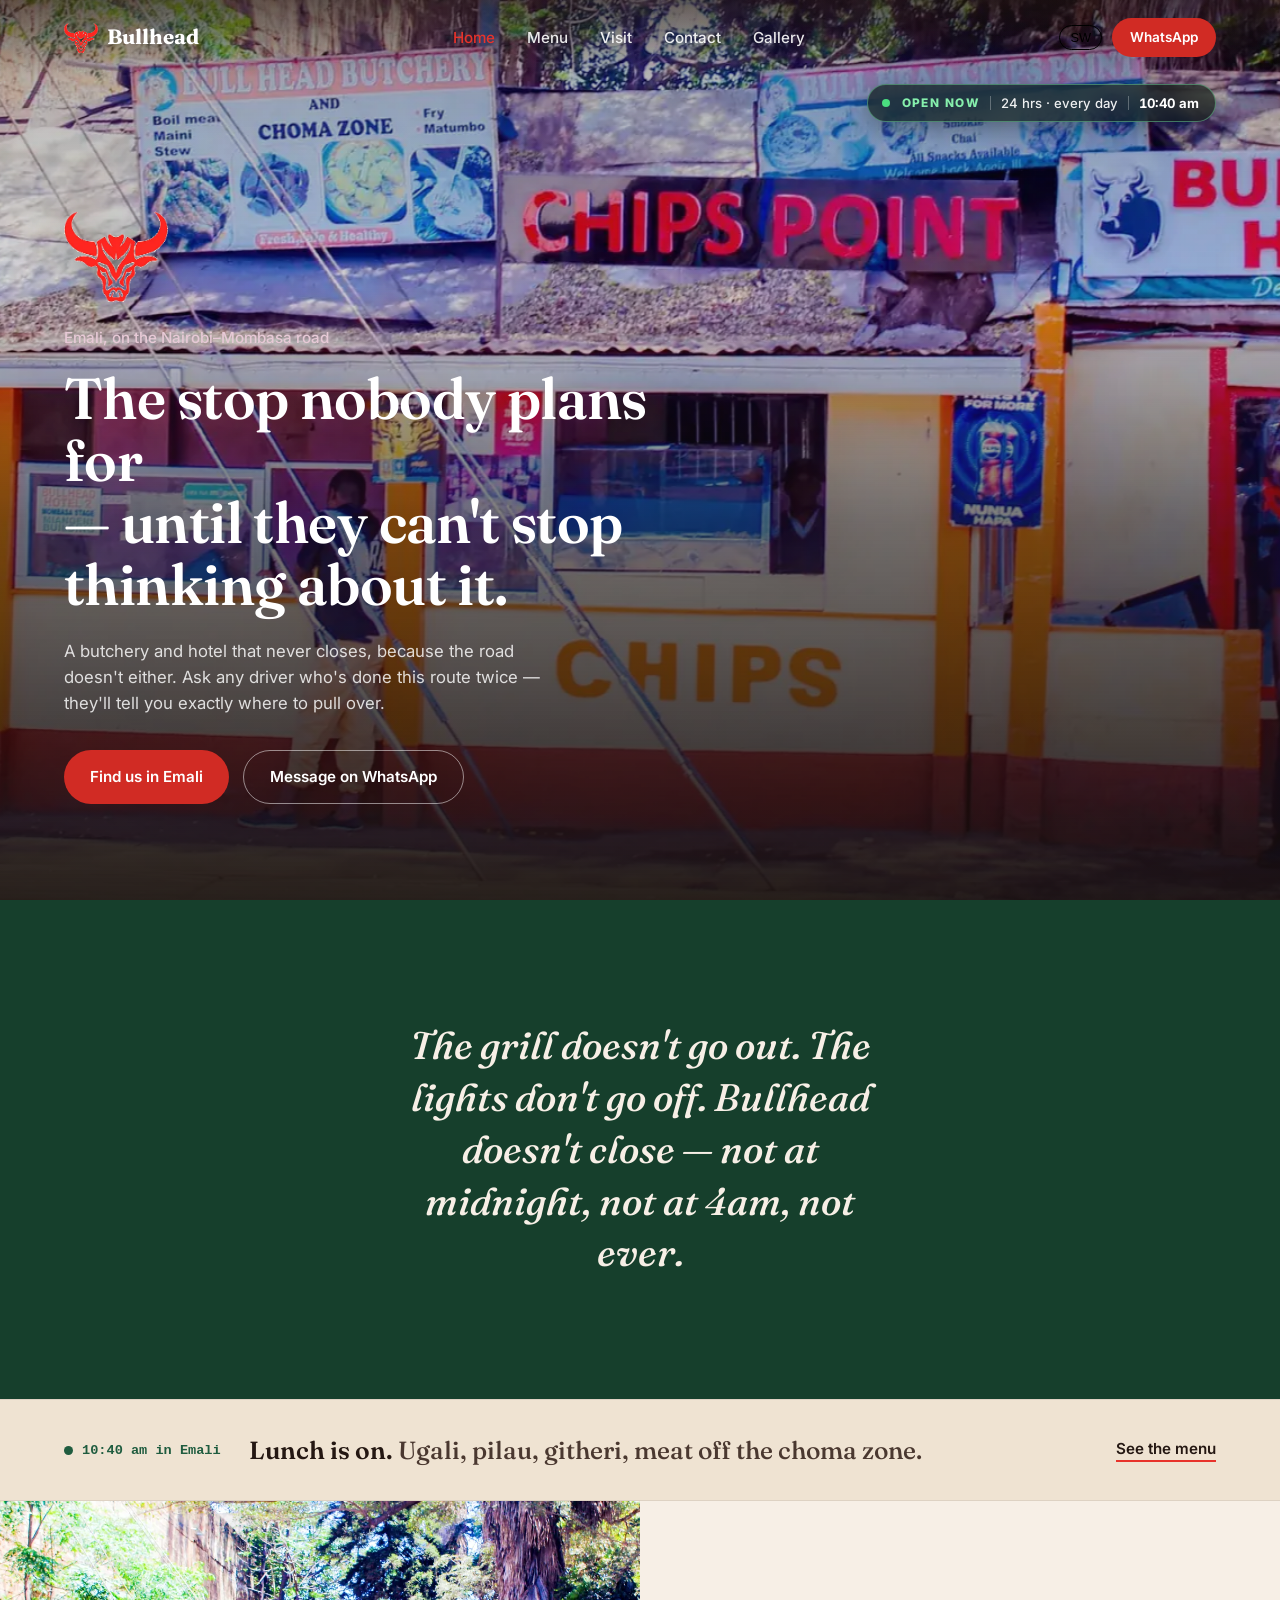
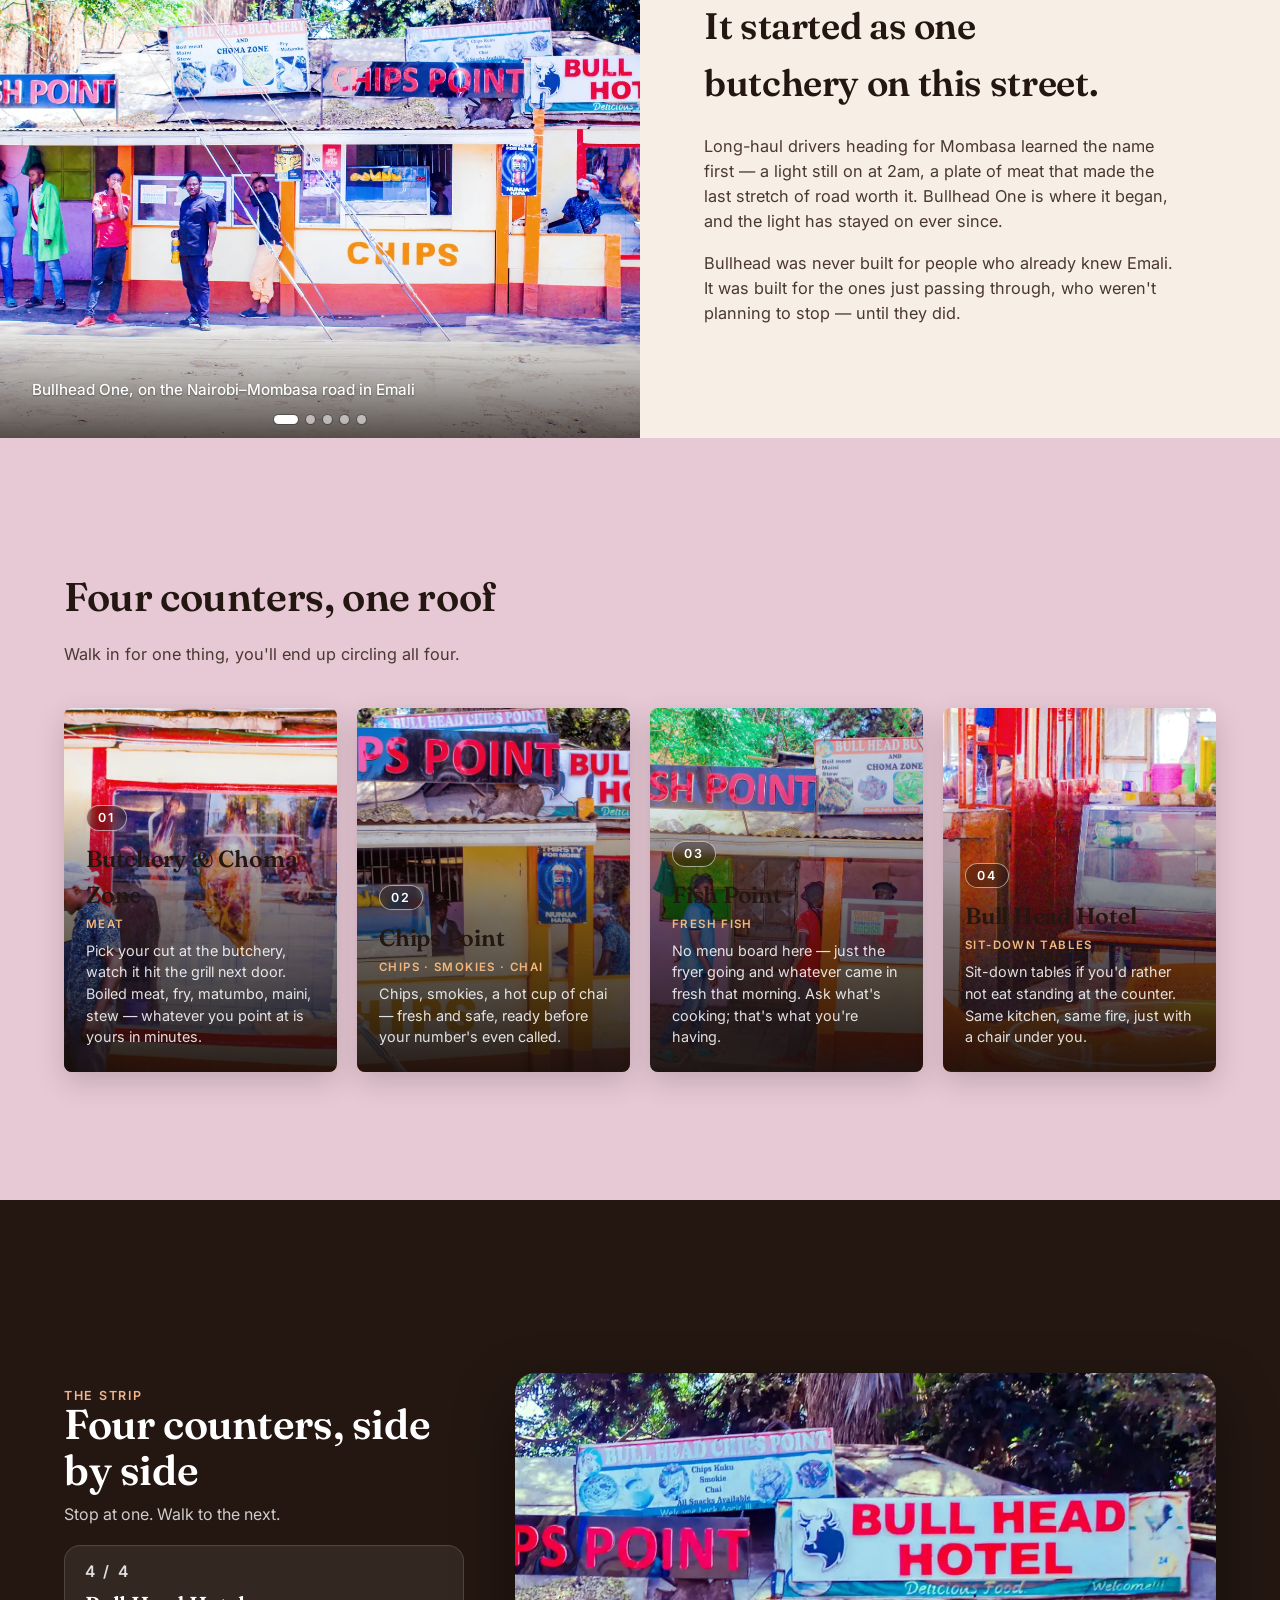
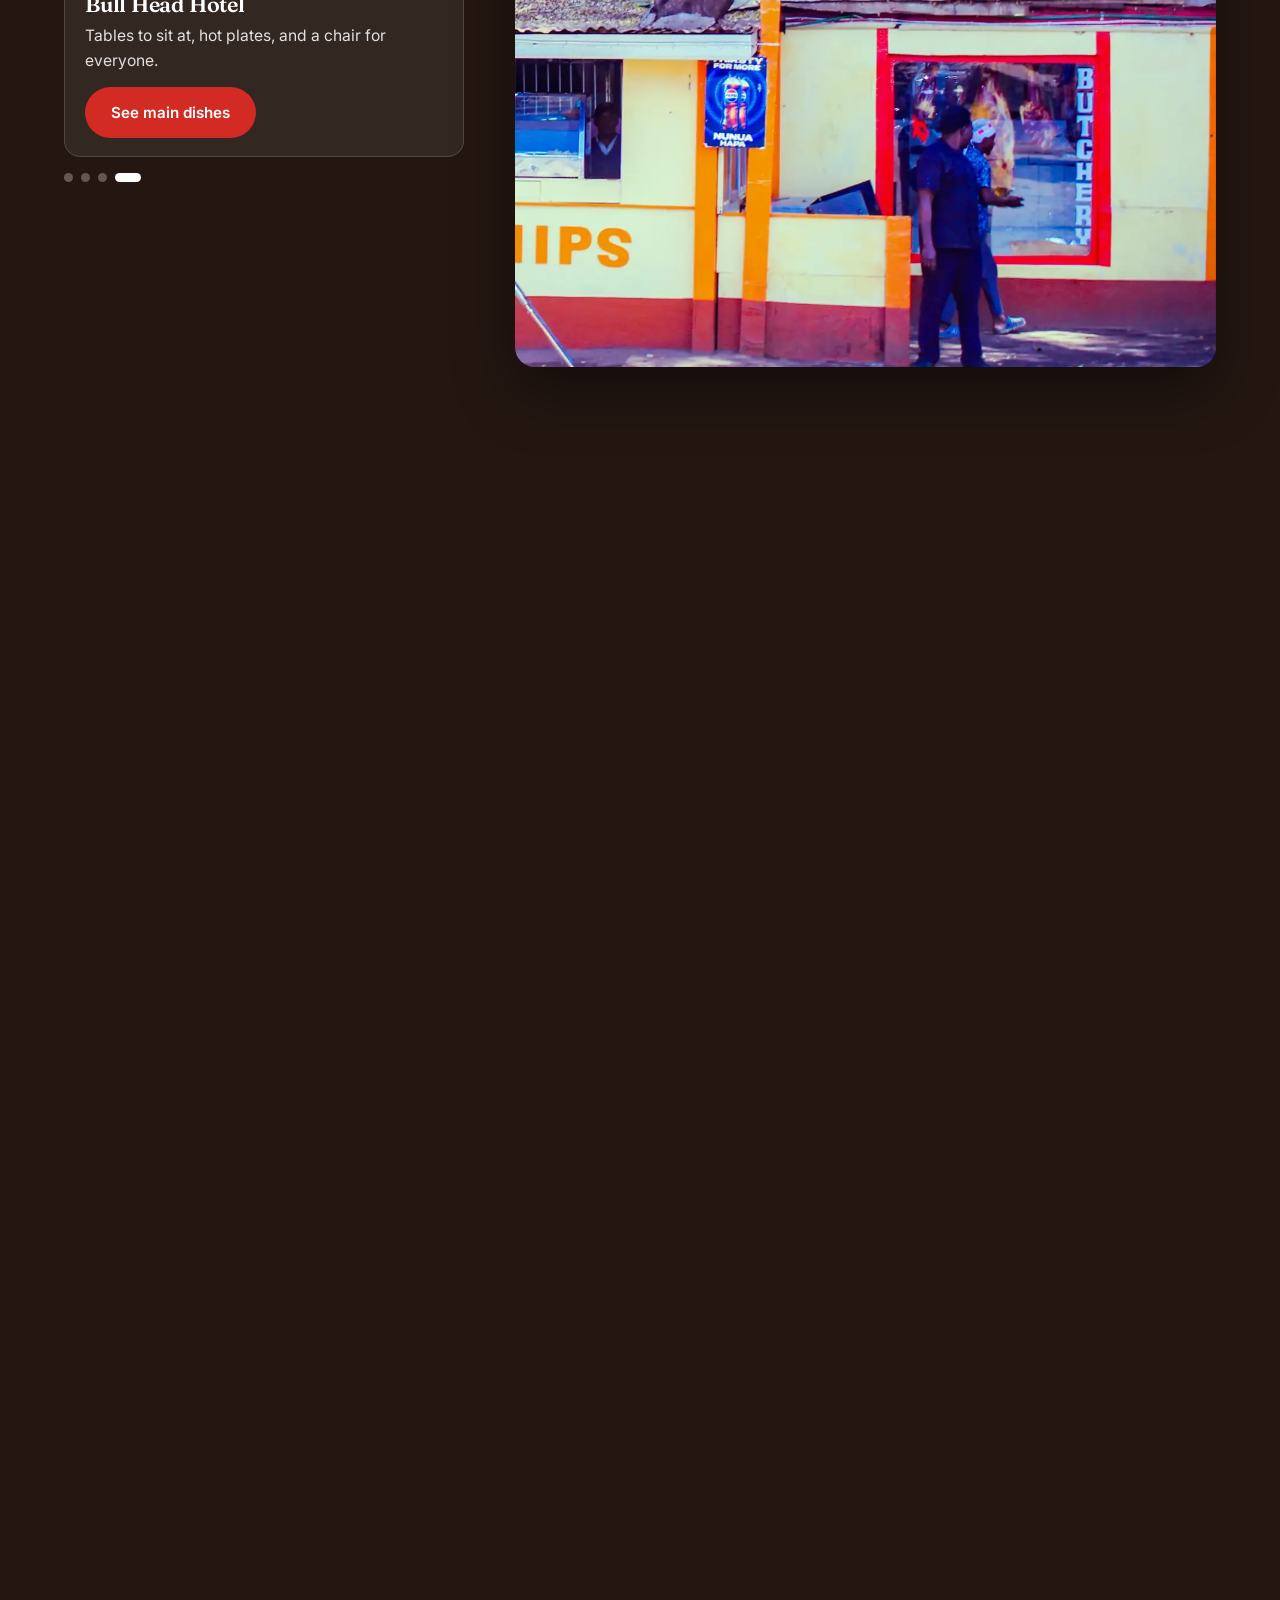
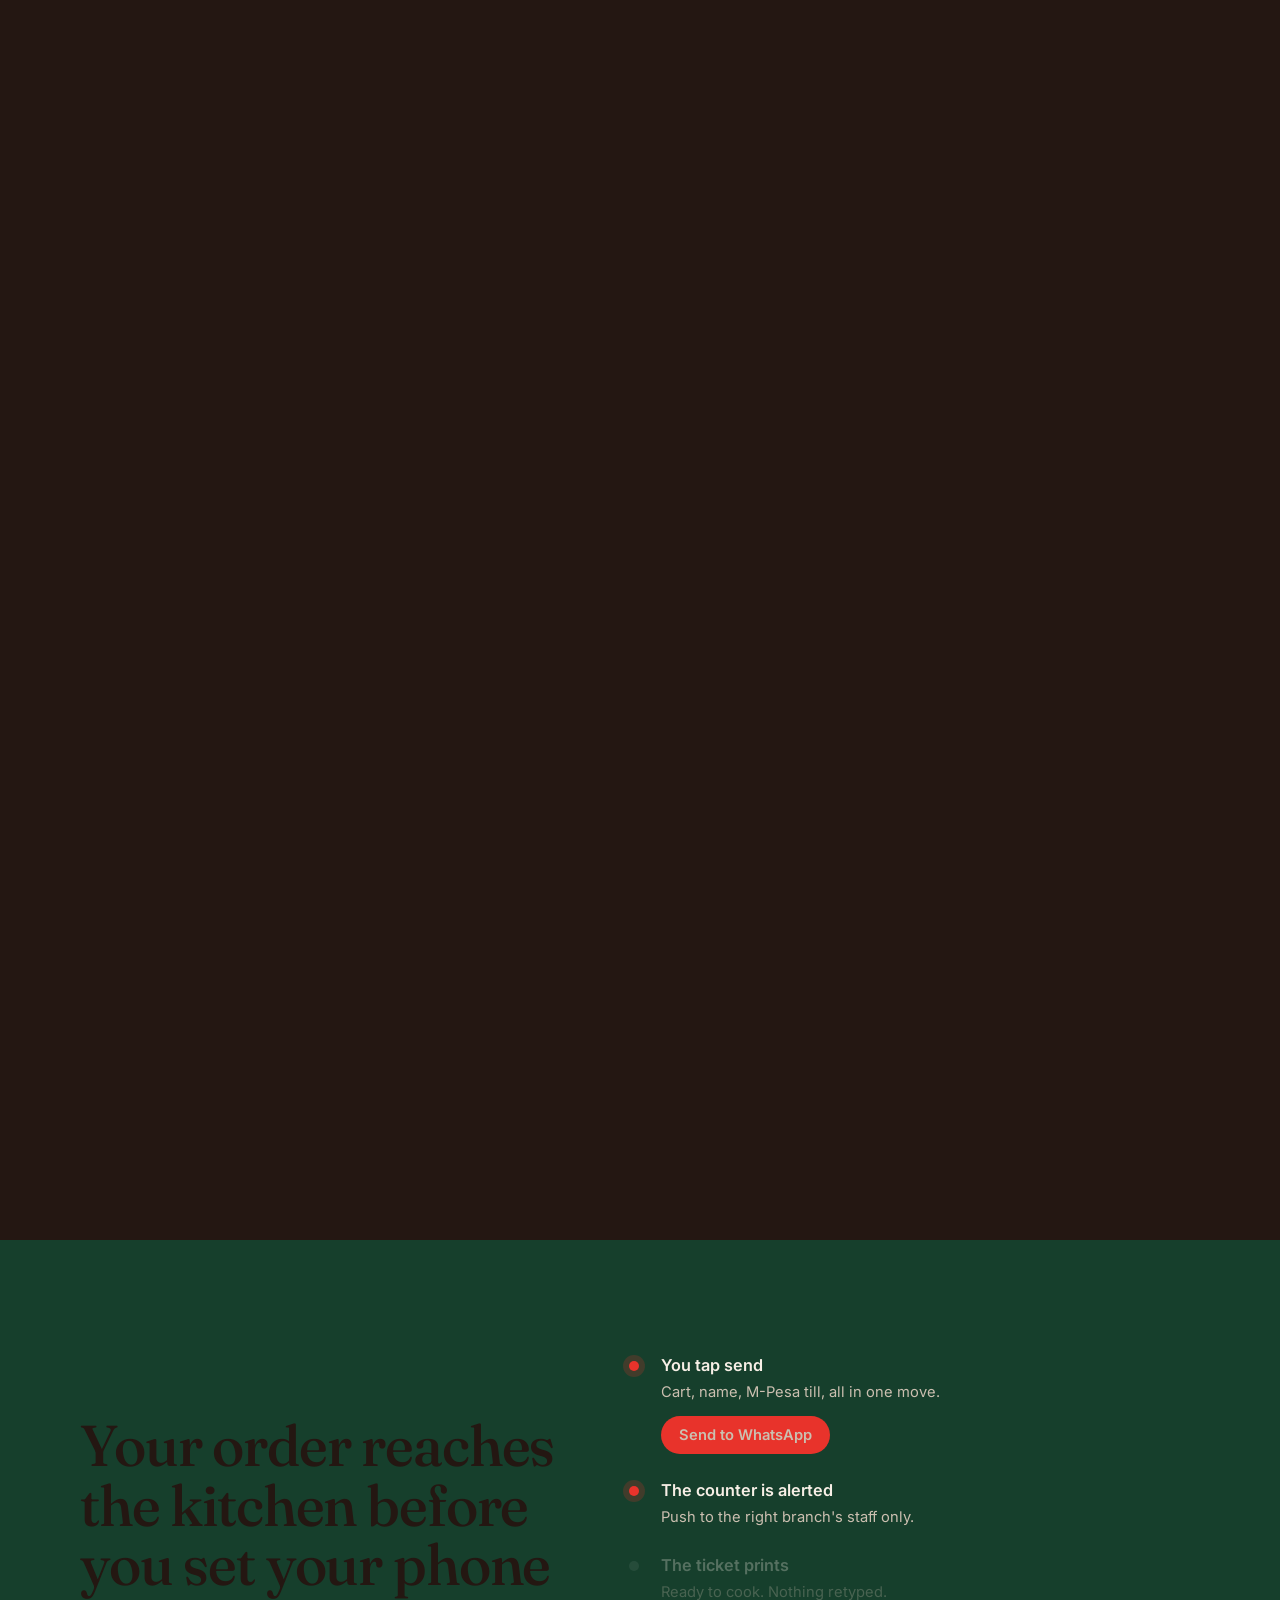
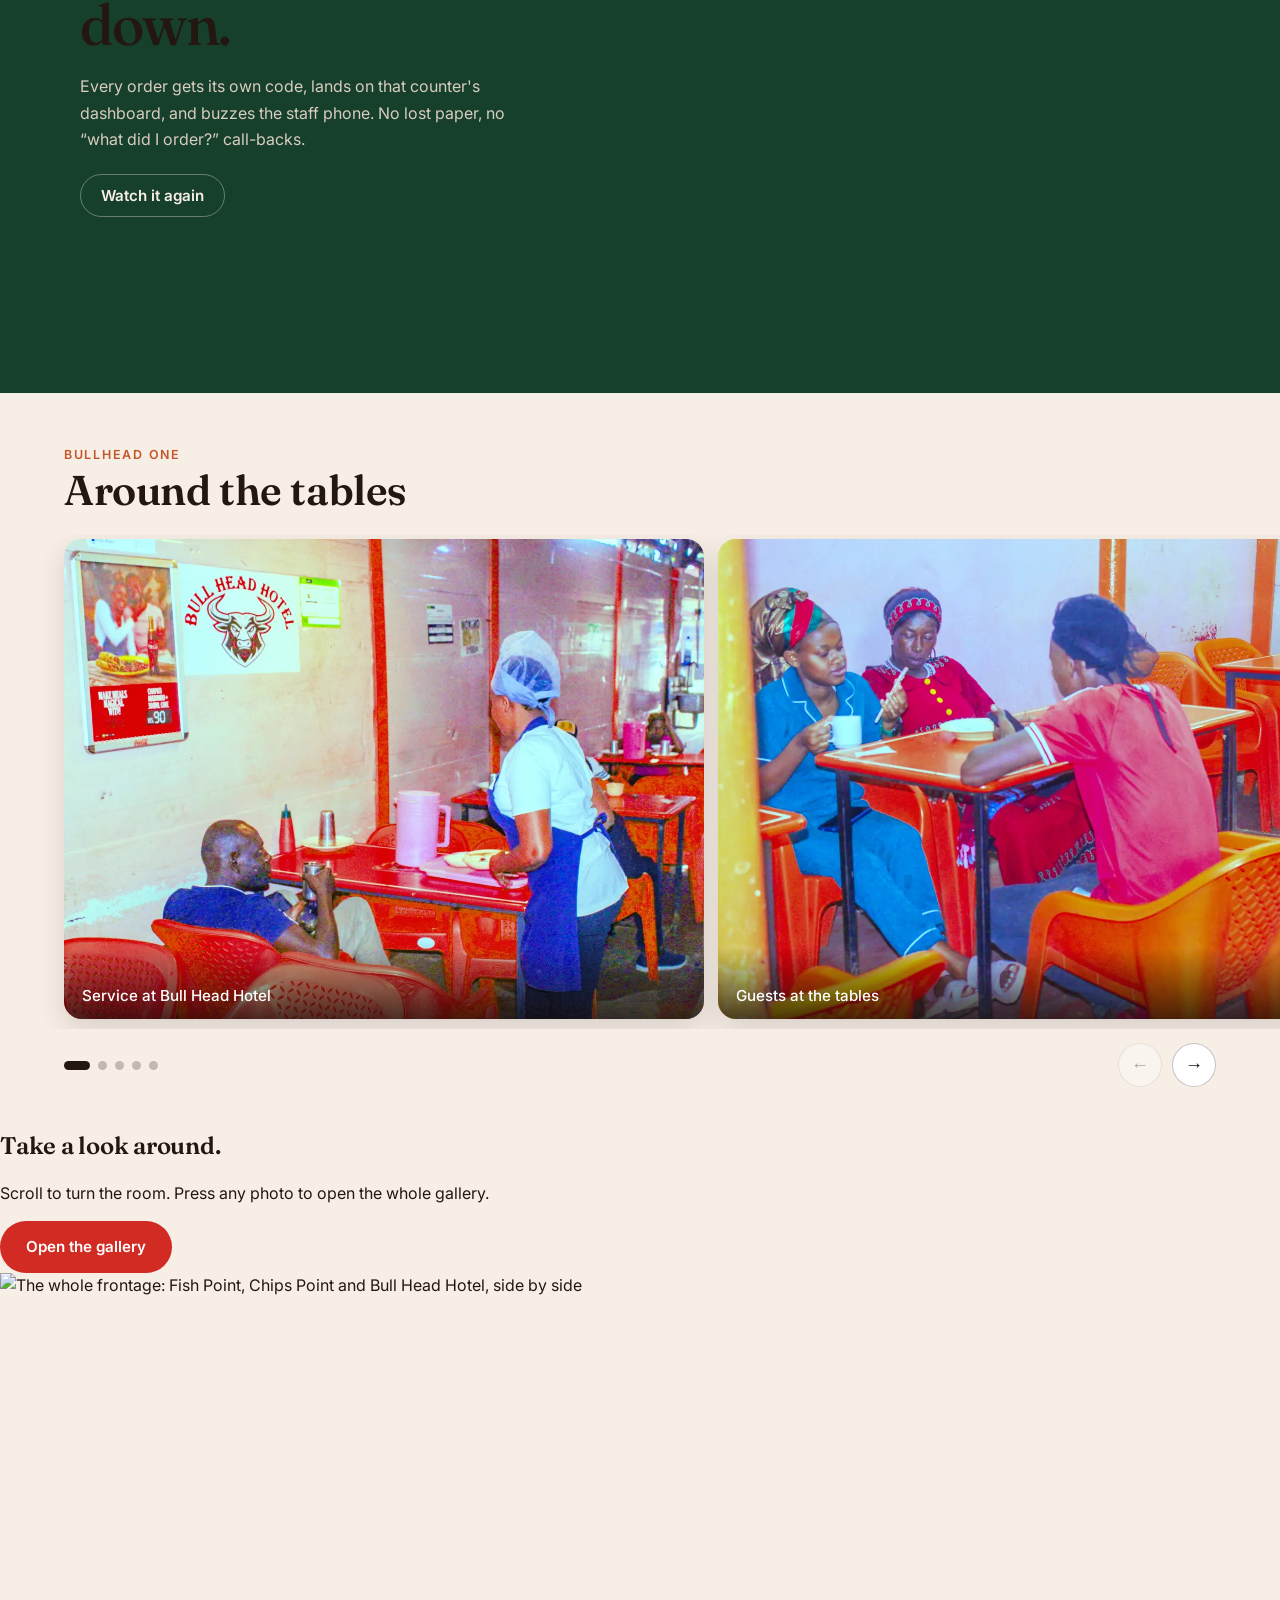
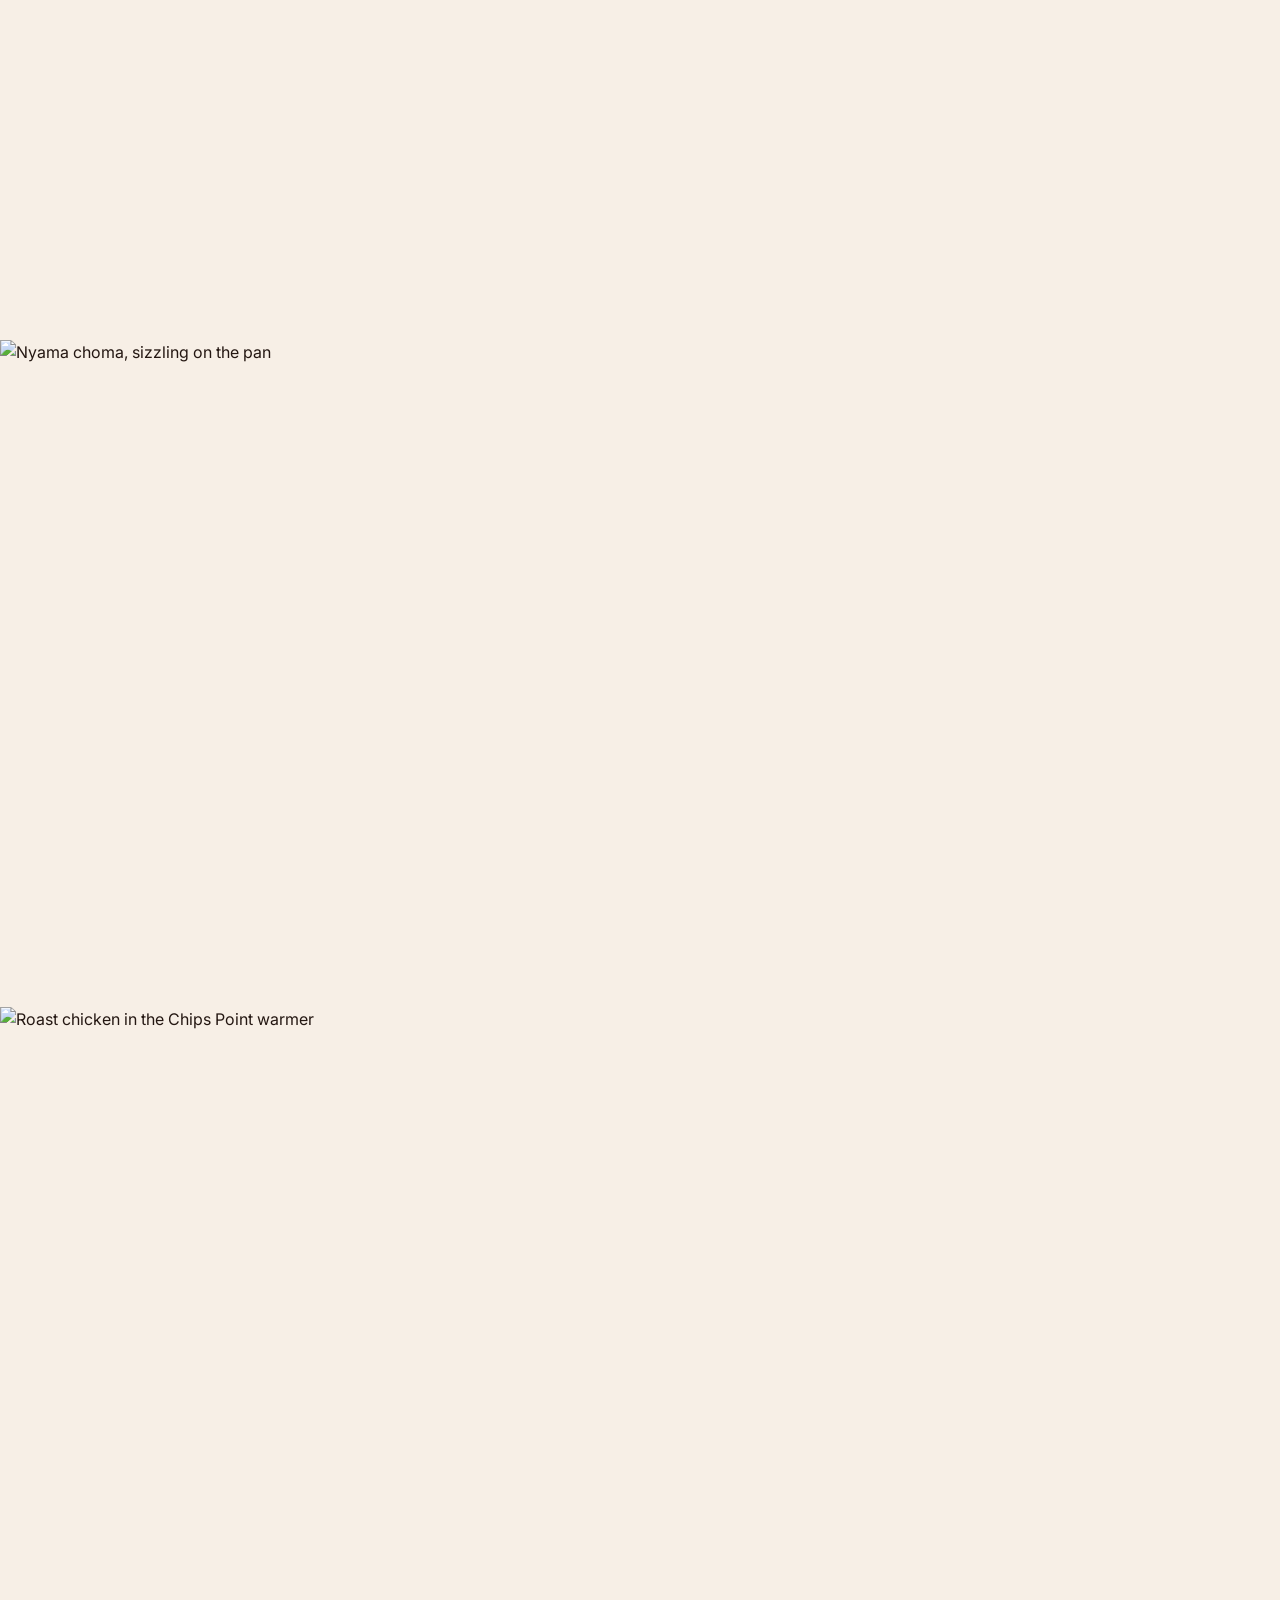
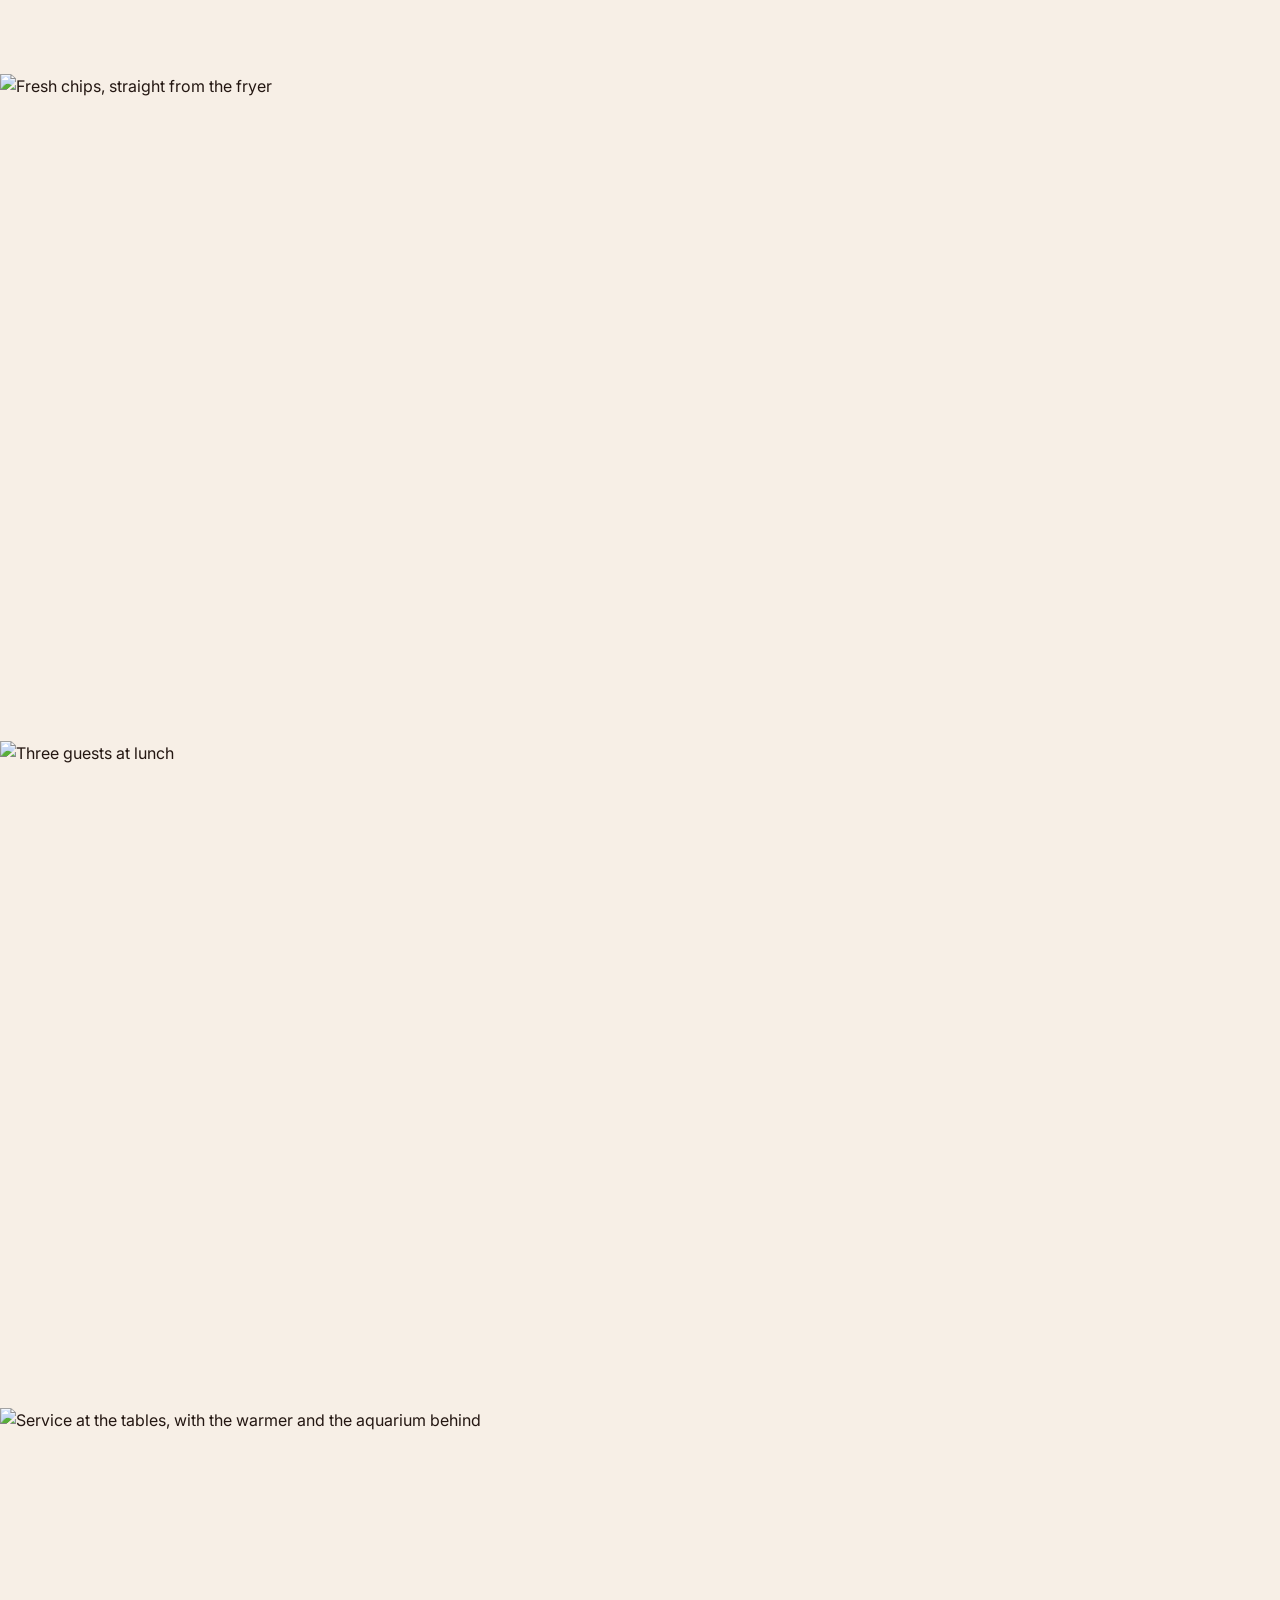
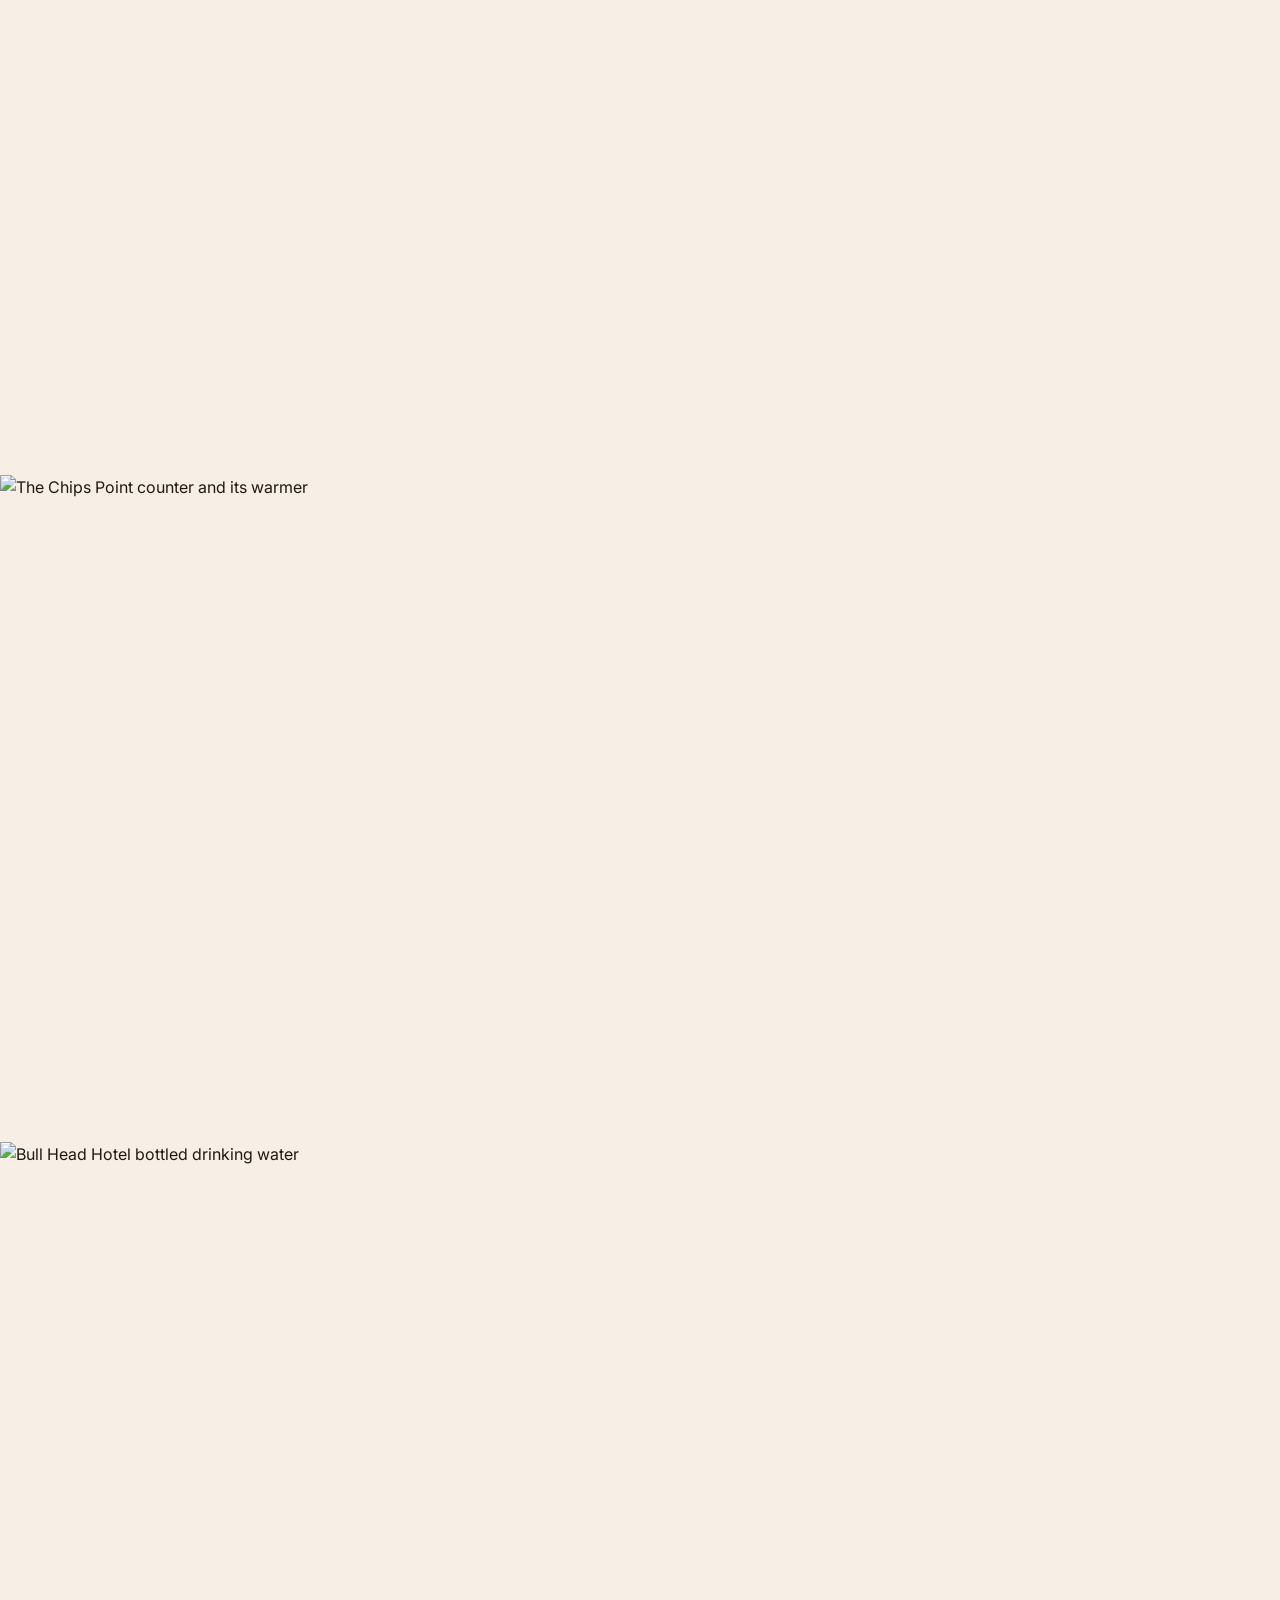
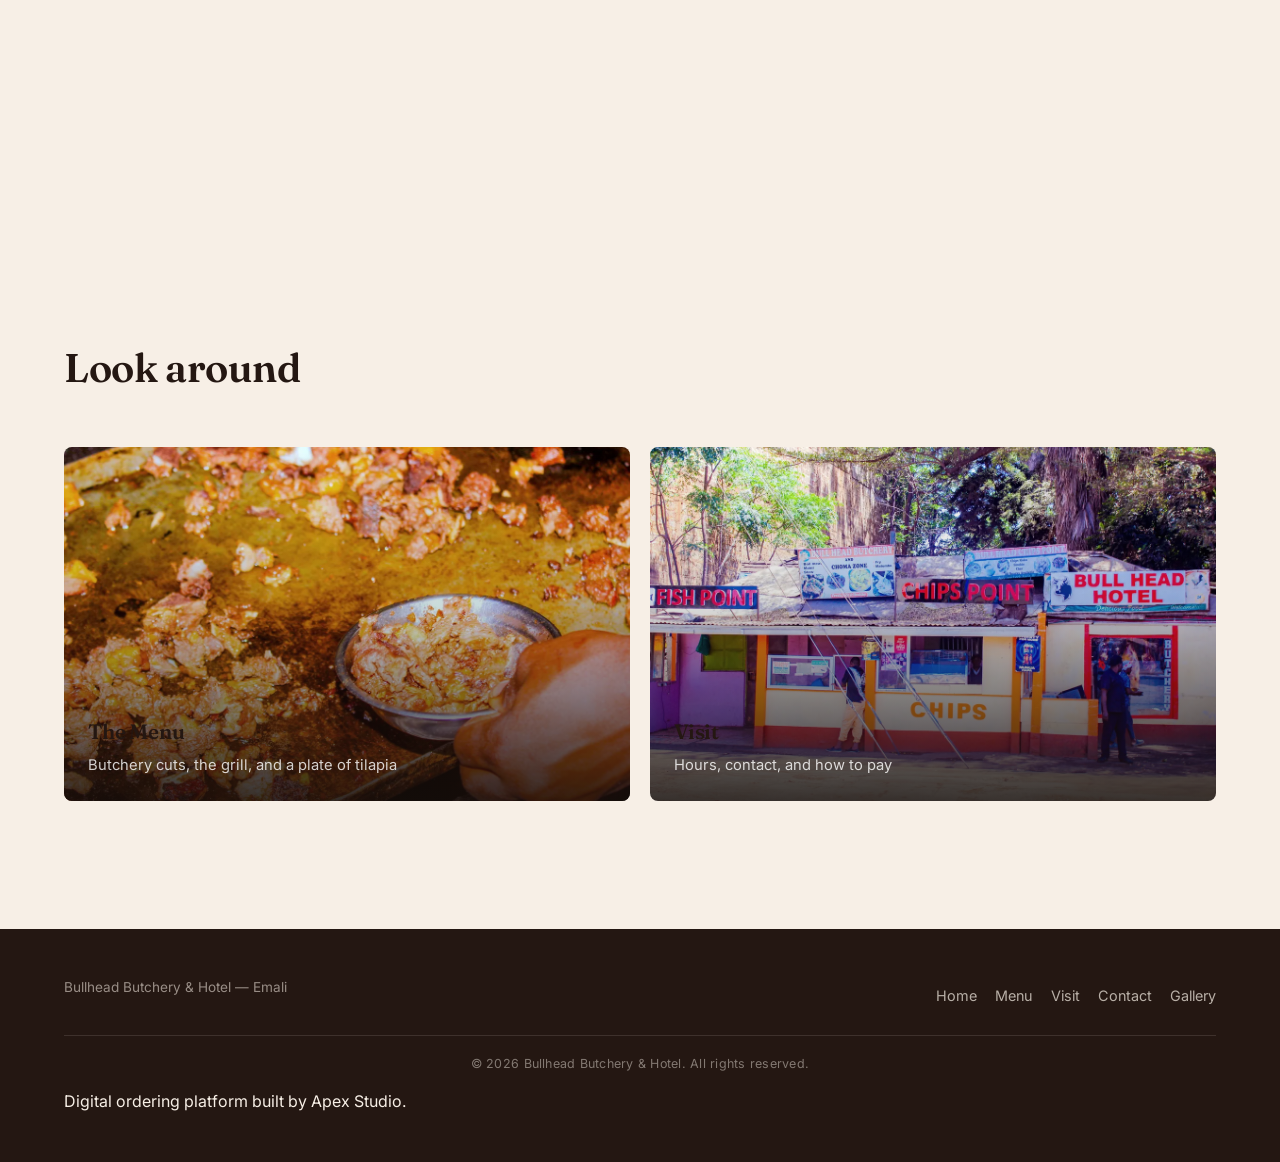
==== commit 133bdeeb: "One consistent Apex Studio credit on every public page; drop the duplicate 'Site by Apex' link" ====
--- a/bullhead-site/index.html
+++ b/bullhead-site/index.html
@@ -318,9 +318,9 @@
         <a href="/contact">Contact</a>
        <a href="/gallery">Gallery</a>
       </div>
-      <a href="https://apex-studios-8xq.pages.dev/" target="_blank" rel="noopener">Site by Apex</a>
     </div>
     <p class="footer-legal">&copy; <span class="js-year">2026</span> <span data-sw="Bullhead Butchery &amp; Hotel. Haki zote zimehifadhiwa.">Bullhead Butchery &amp; Hotel. All rights reserved.</span></p>
+      <p class="apex-credit">Digital ordering platform built by <a href="https://apex-studios-8xq.pages.dev/" target="_blank" rel="noopener">Apex Studio</a>.</p>
   </footer>
   <button id="installBtn" class="install-btn" hidden>
     <svg width="18" height="18" viewBox="0 0 24 24" fill="none" stroke="currentColor" stroke-width="2" stroke-linecap="round" stroke-linejoin="round"><path d="M12 3v12"/><path d="M7 10l5 5 5-5"/><path d="M5 21h14"/></svg>
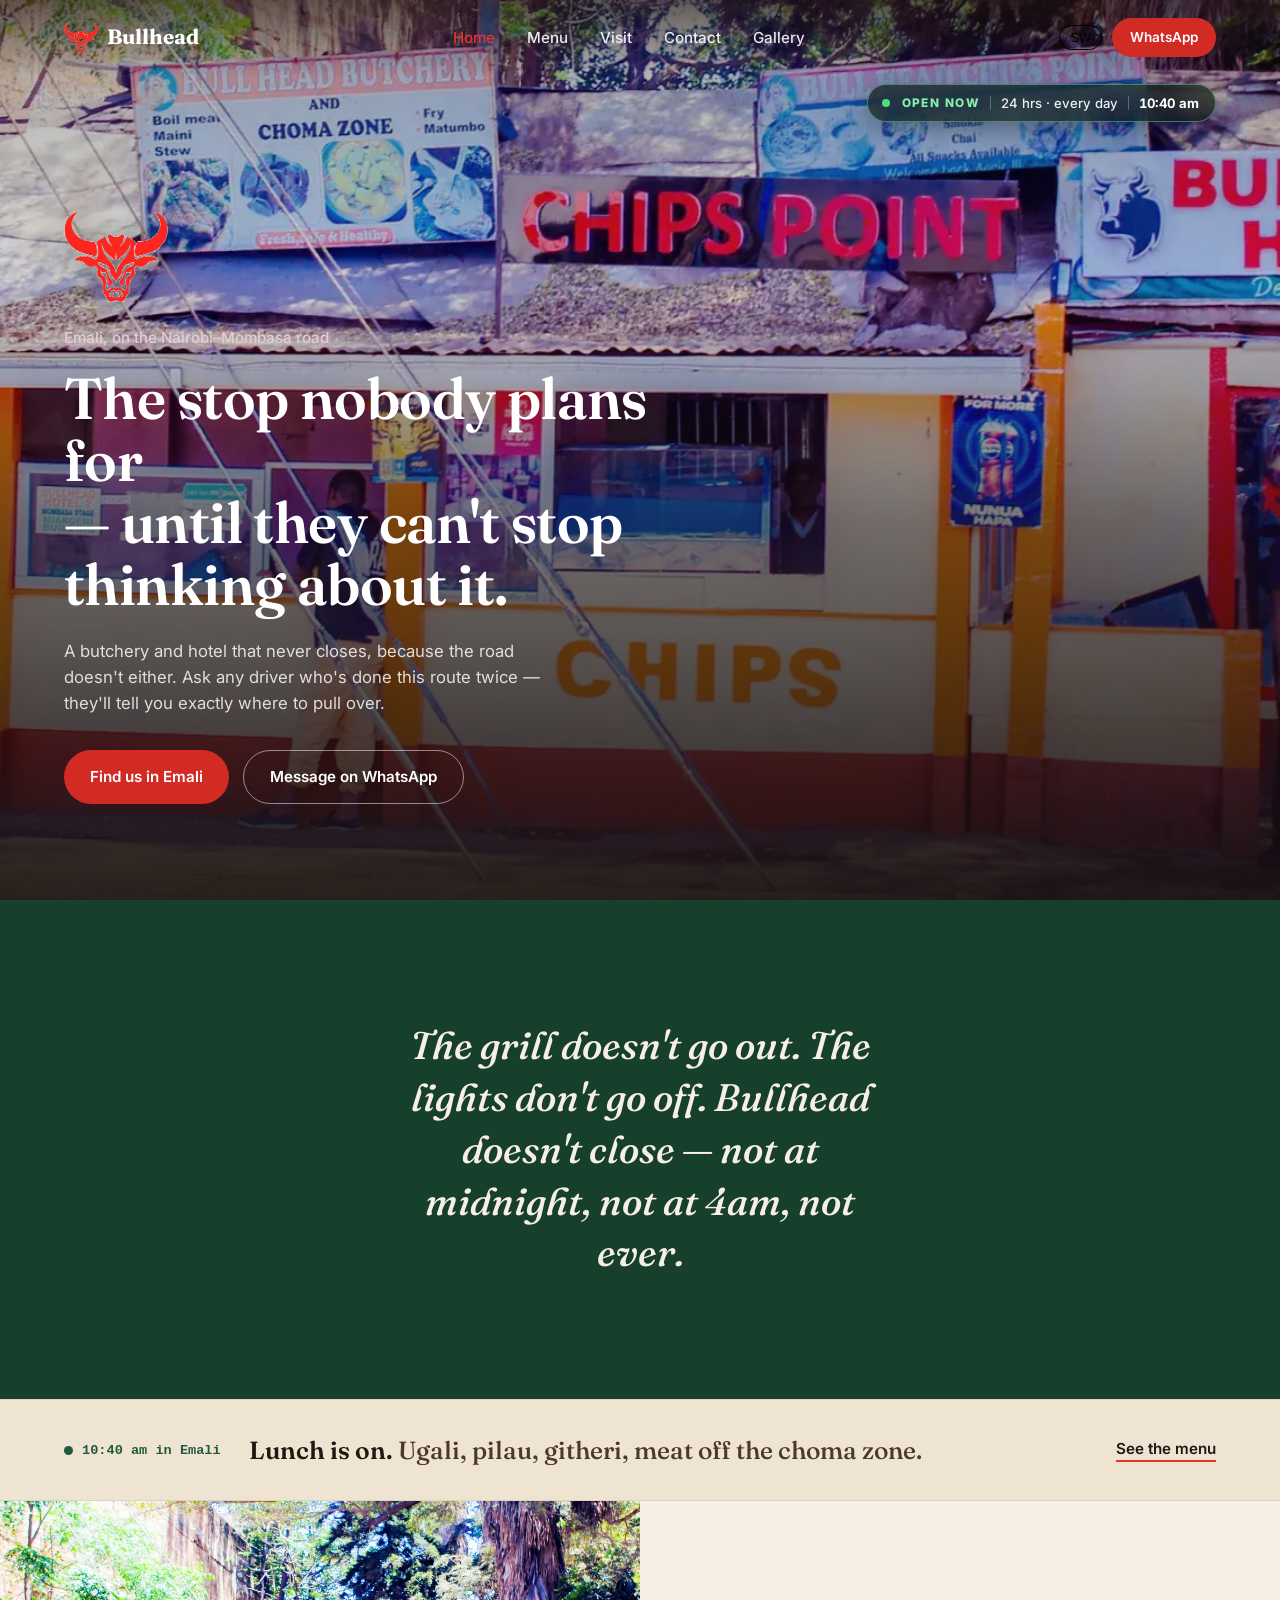
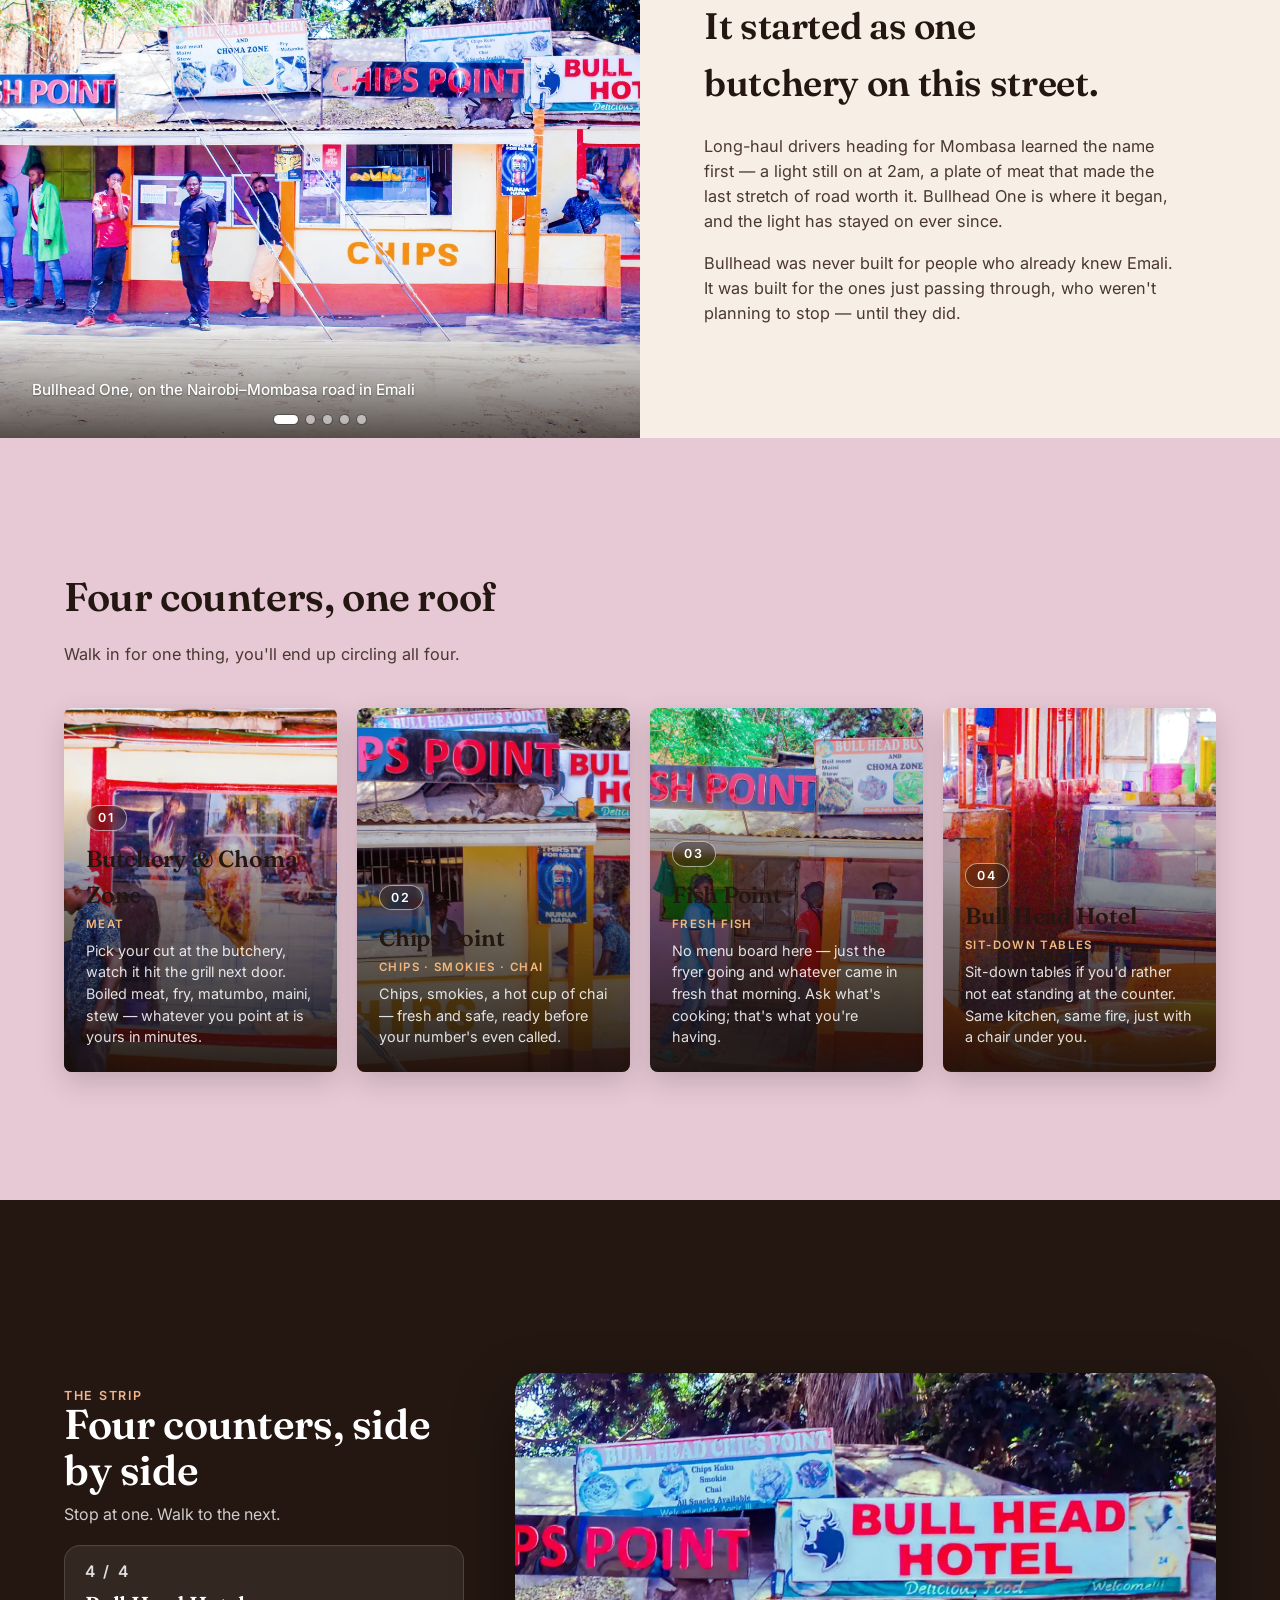
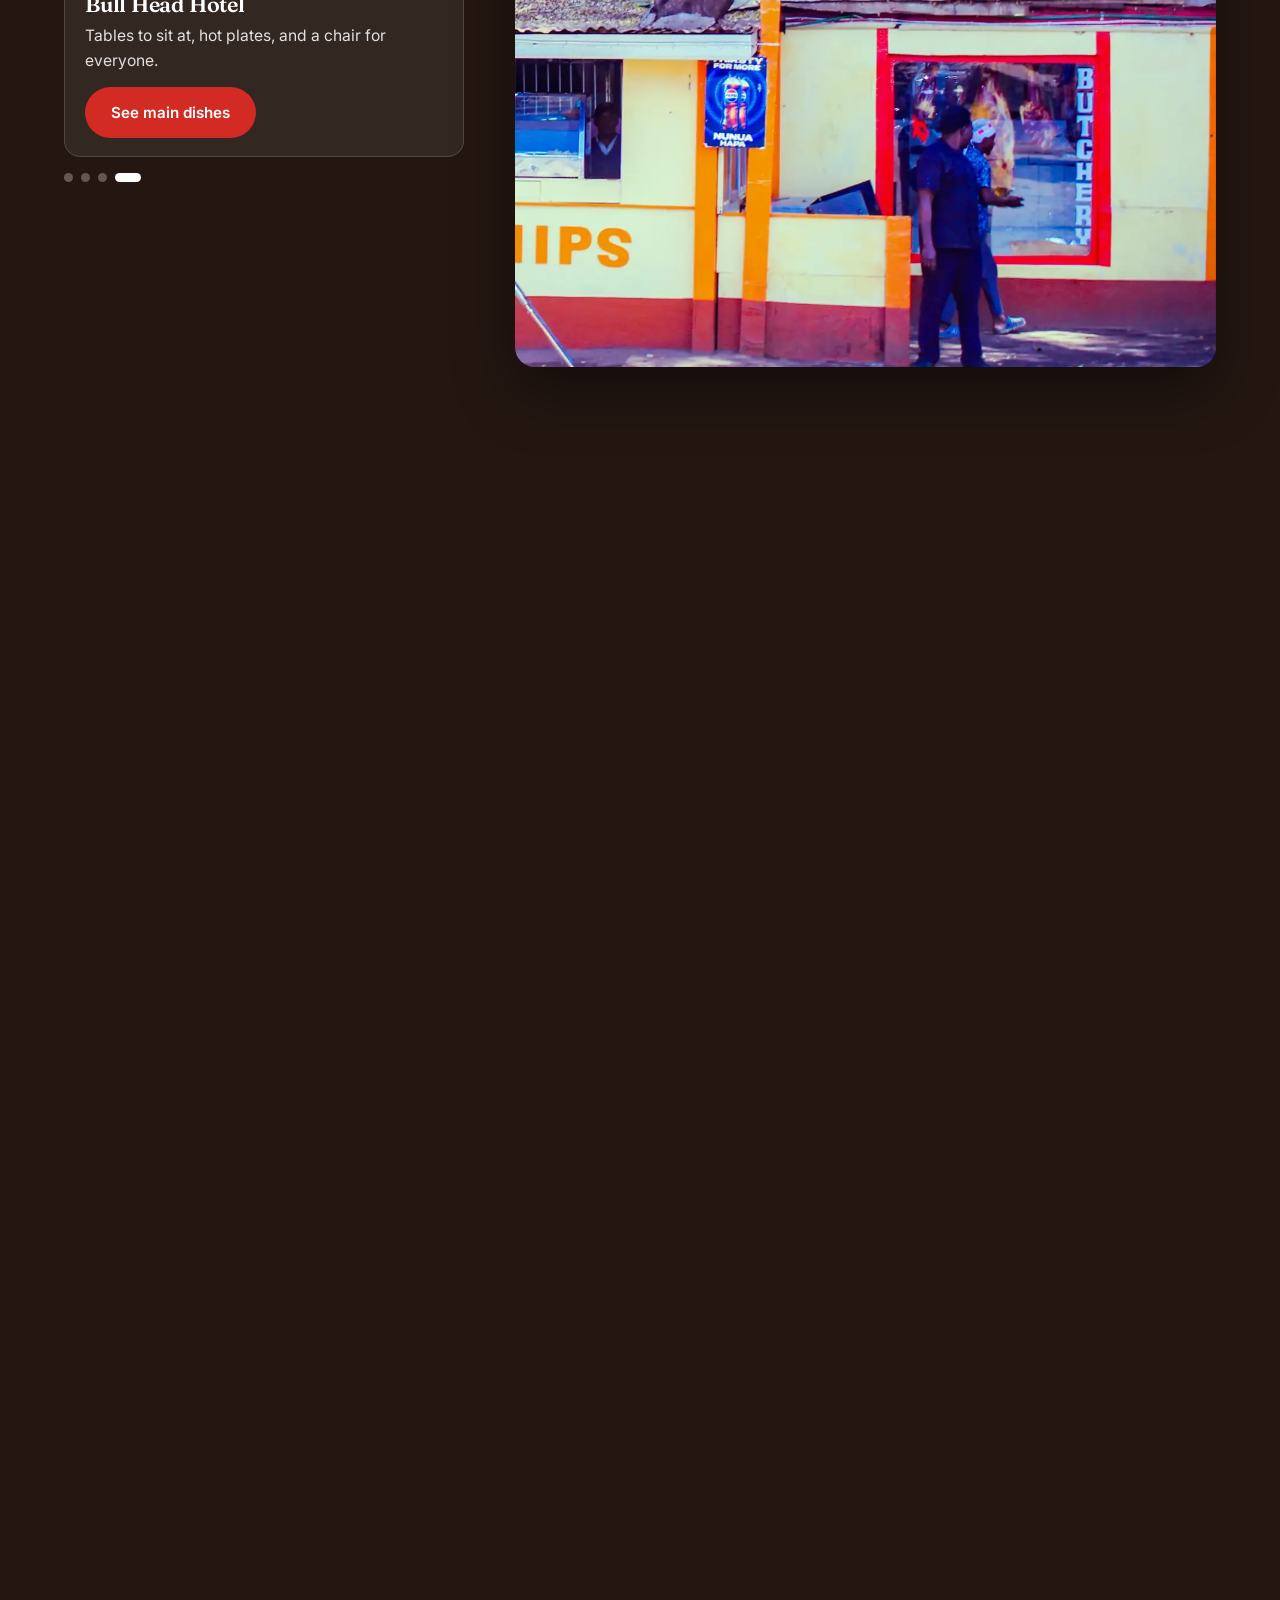
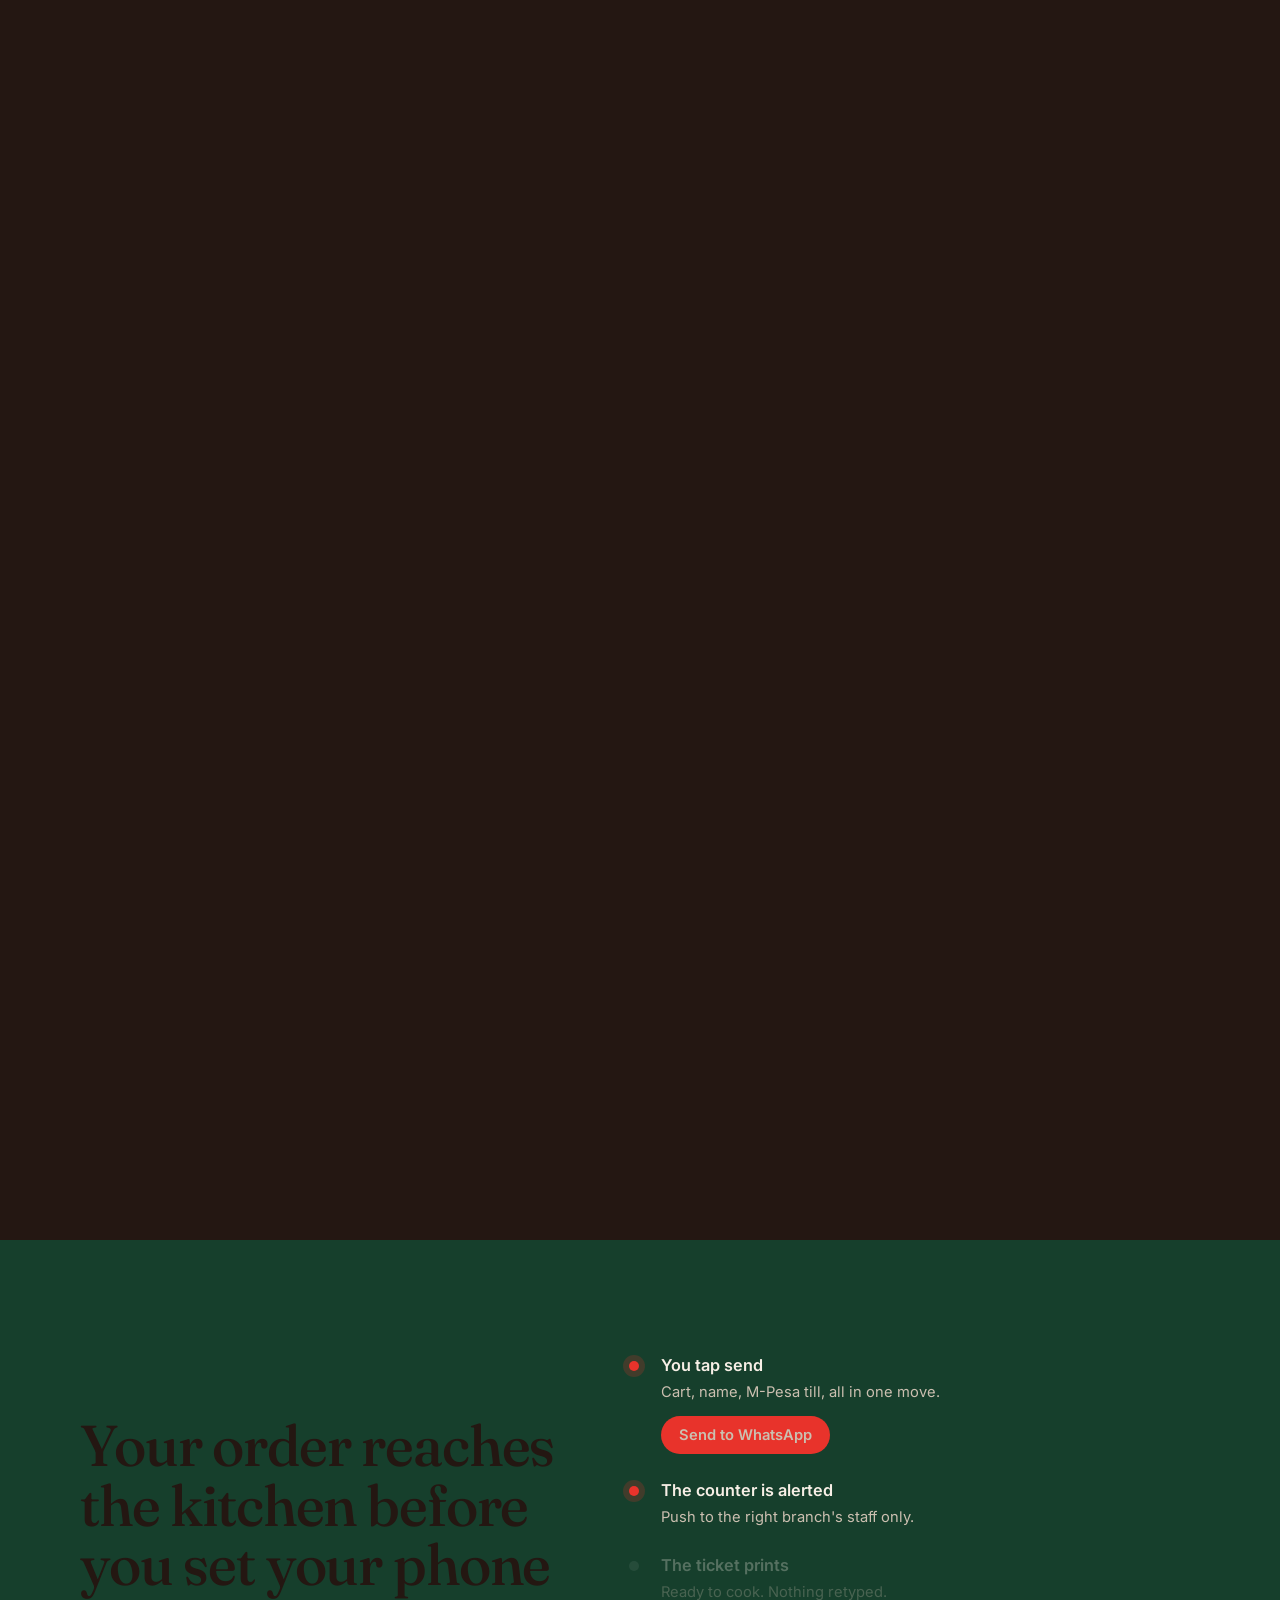
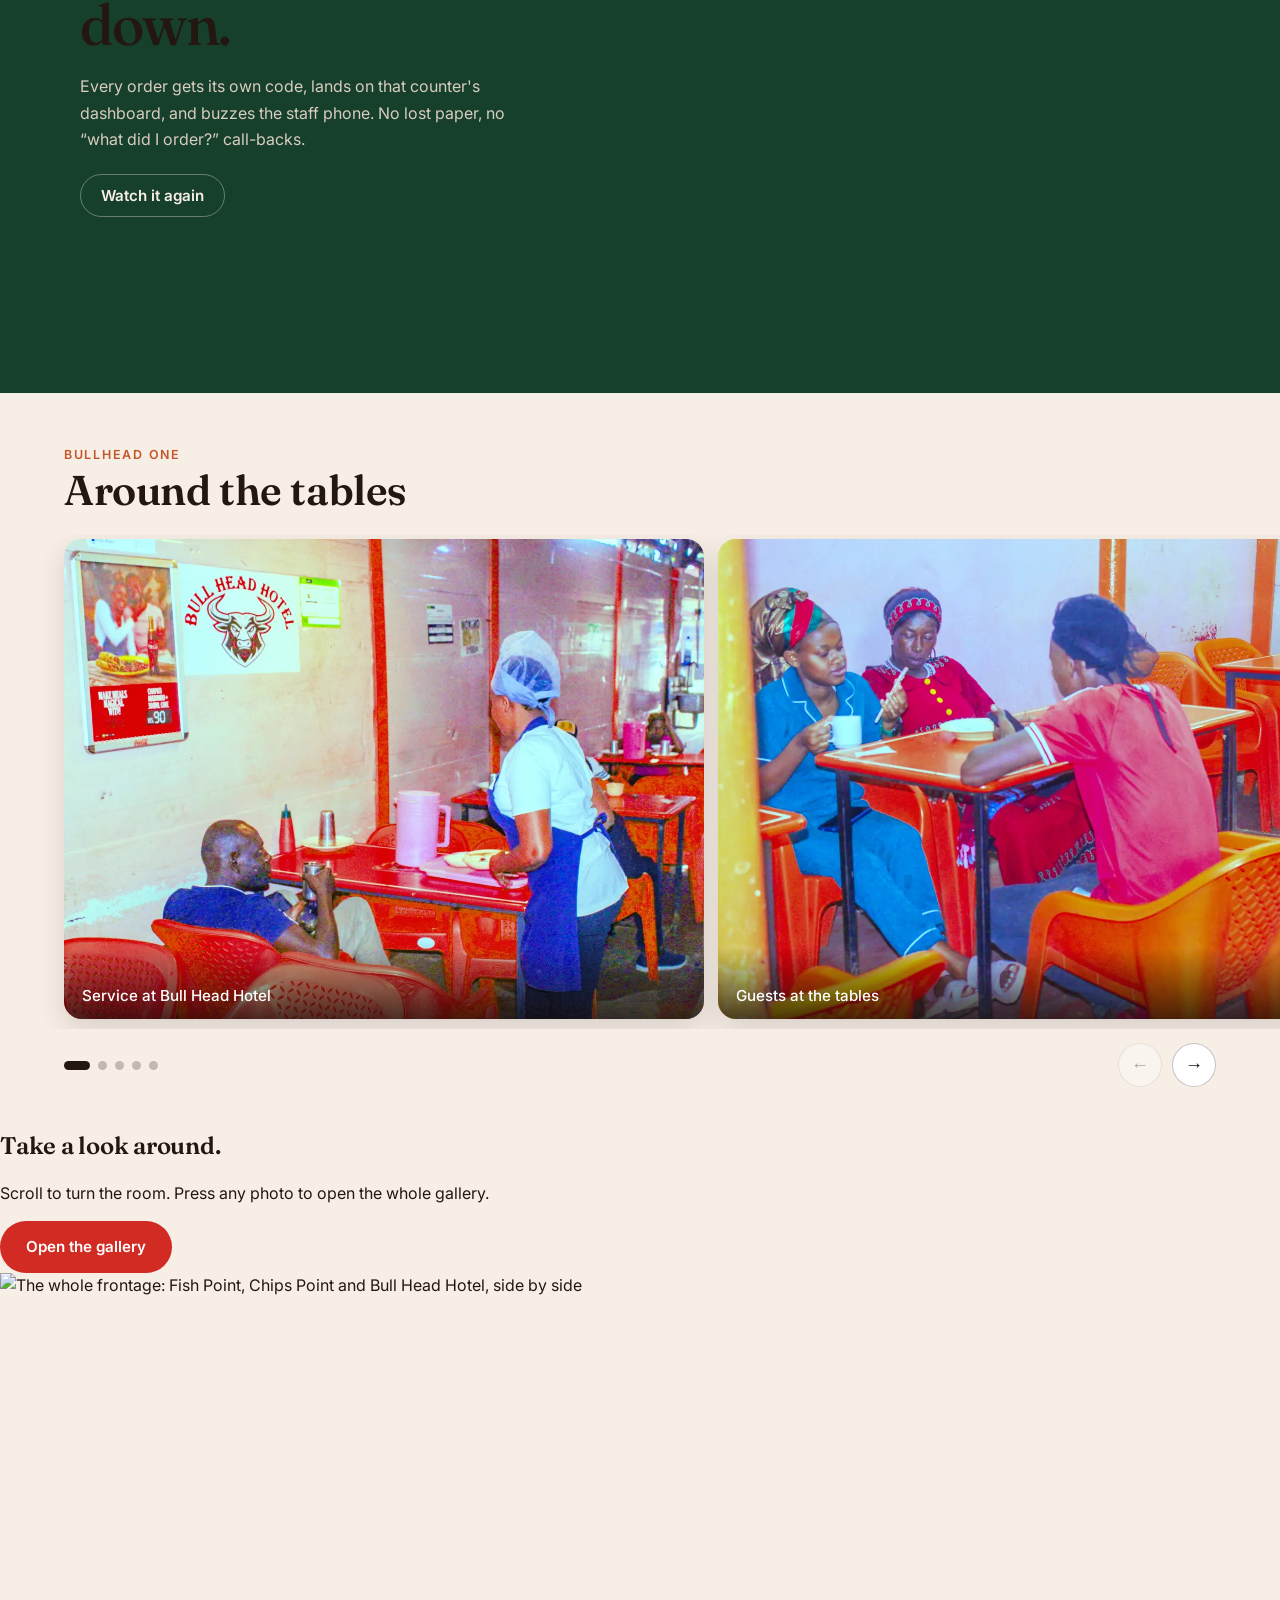
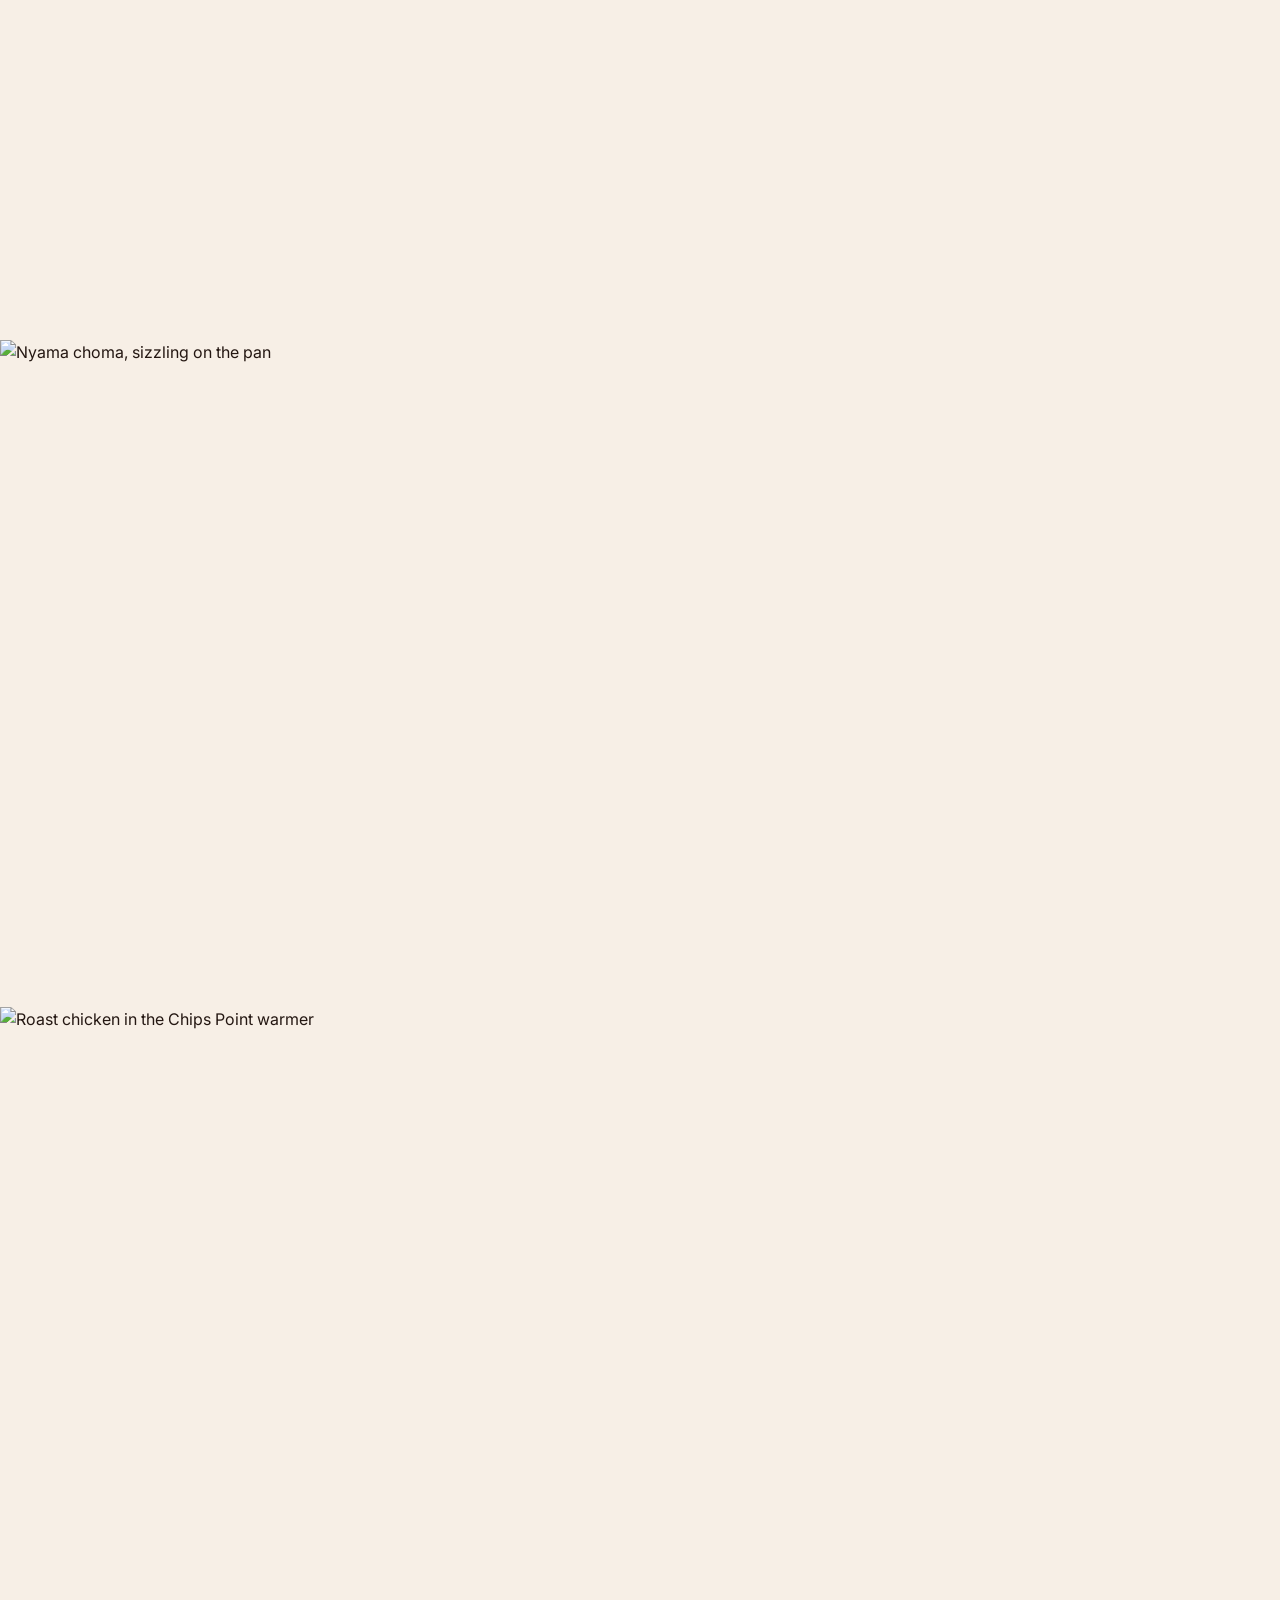
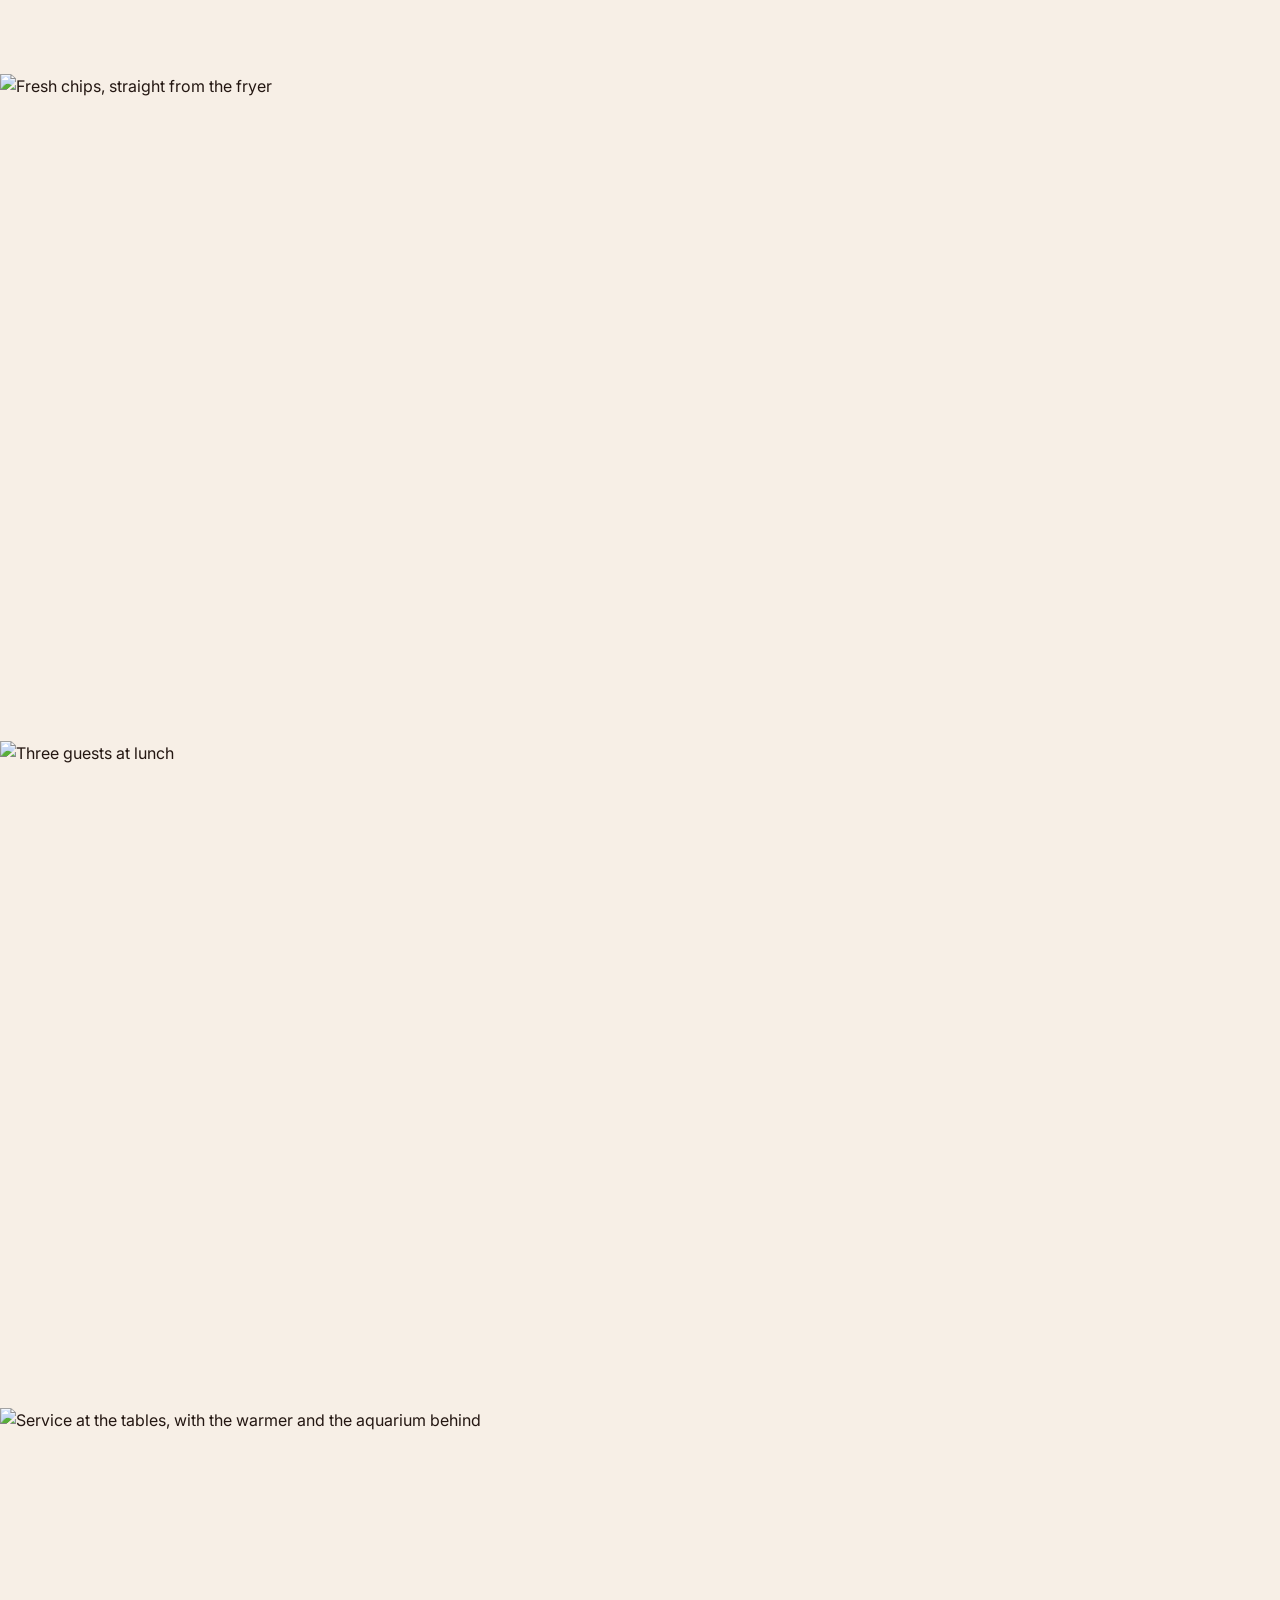
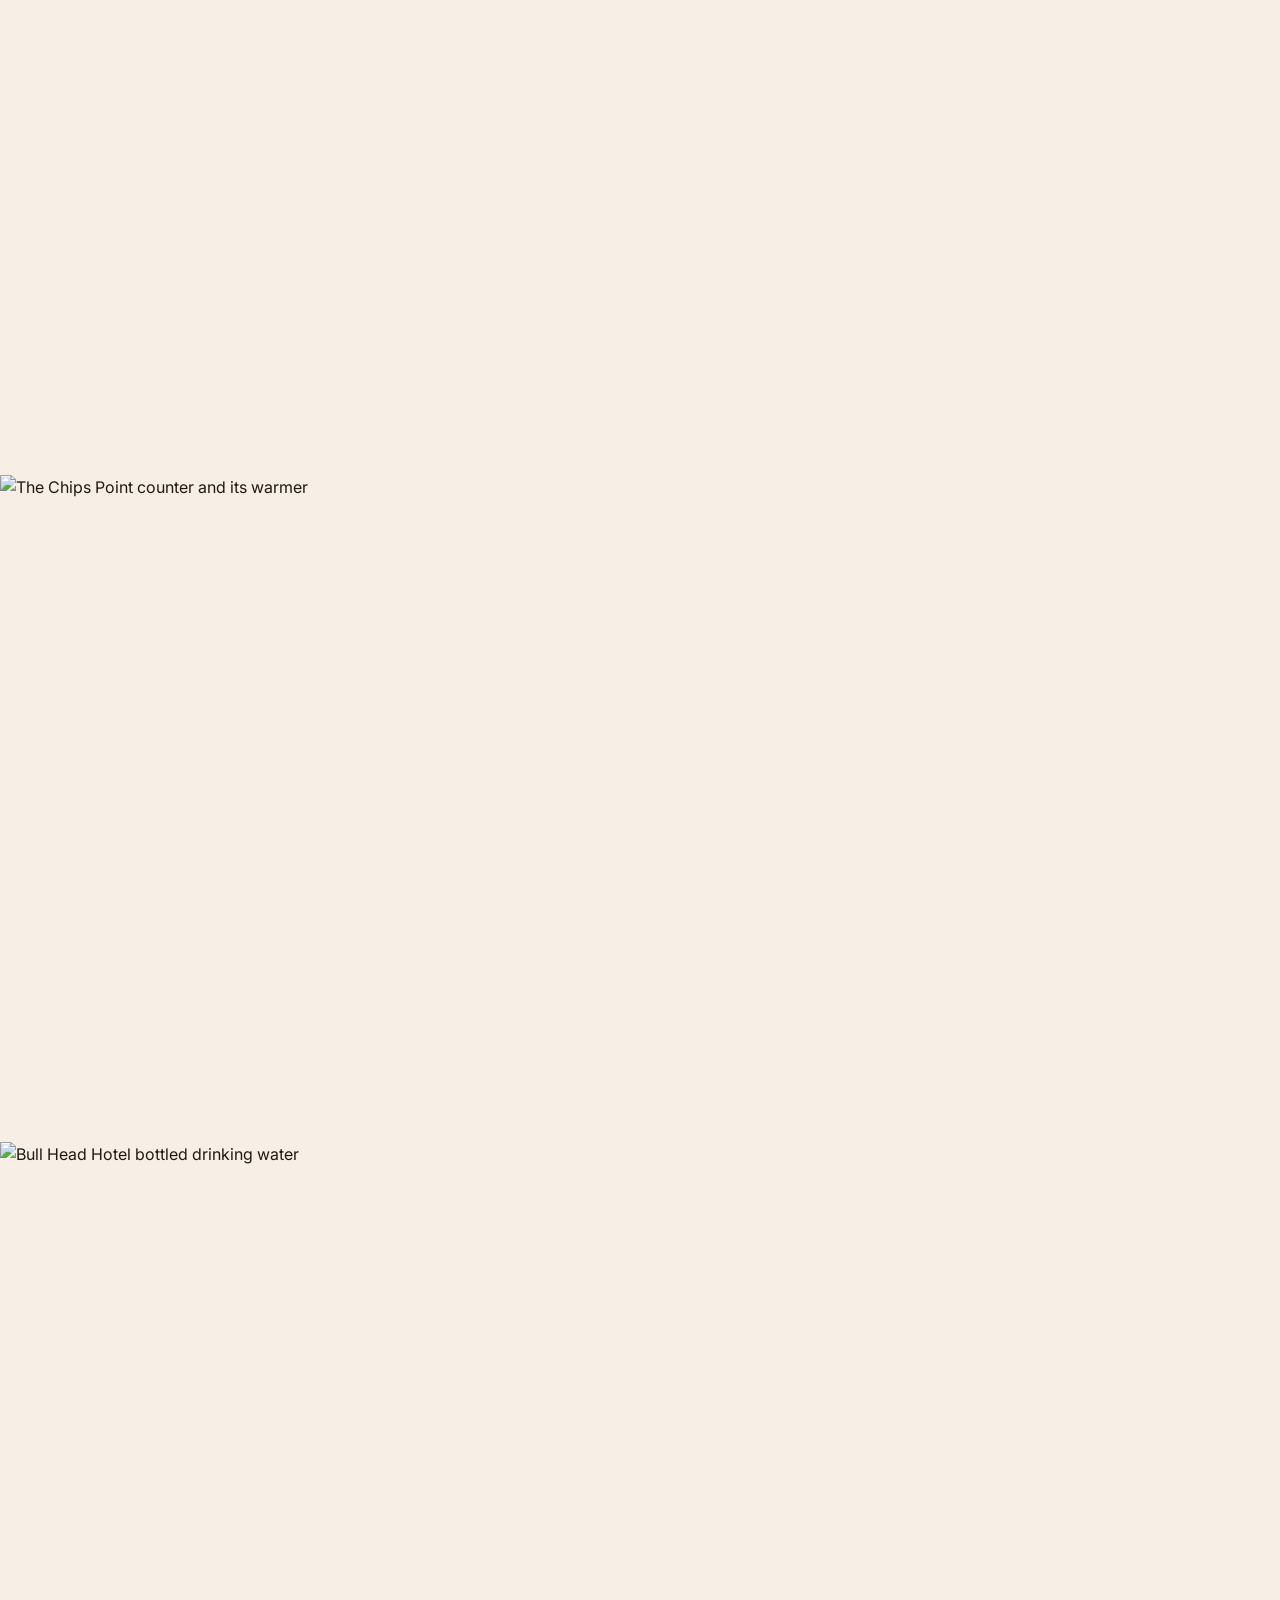
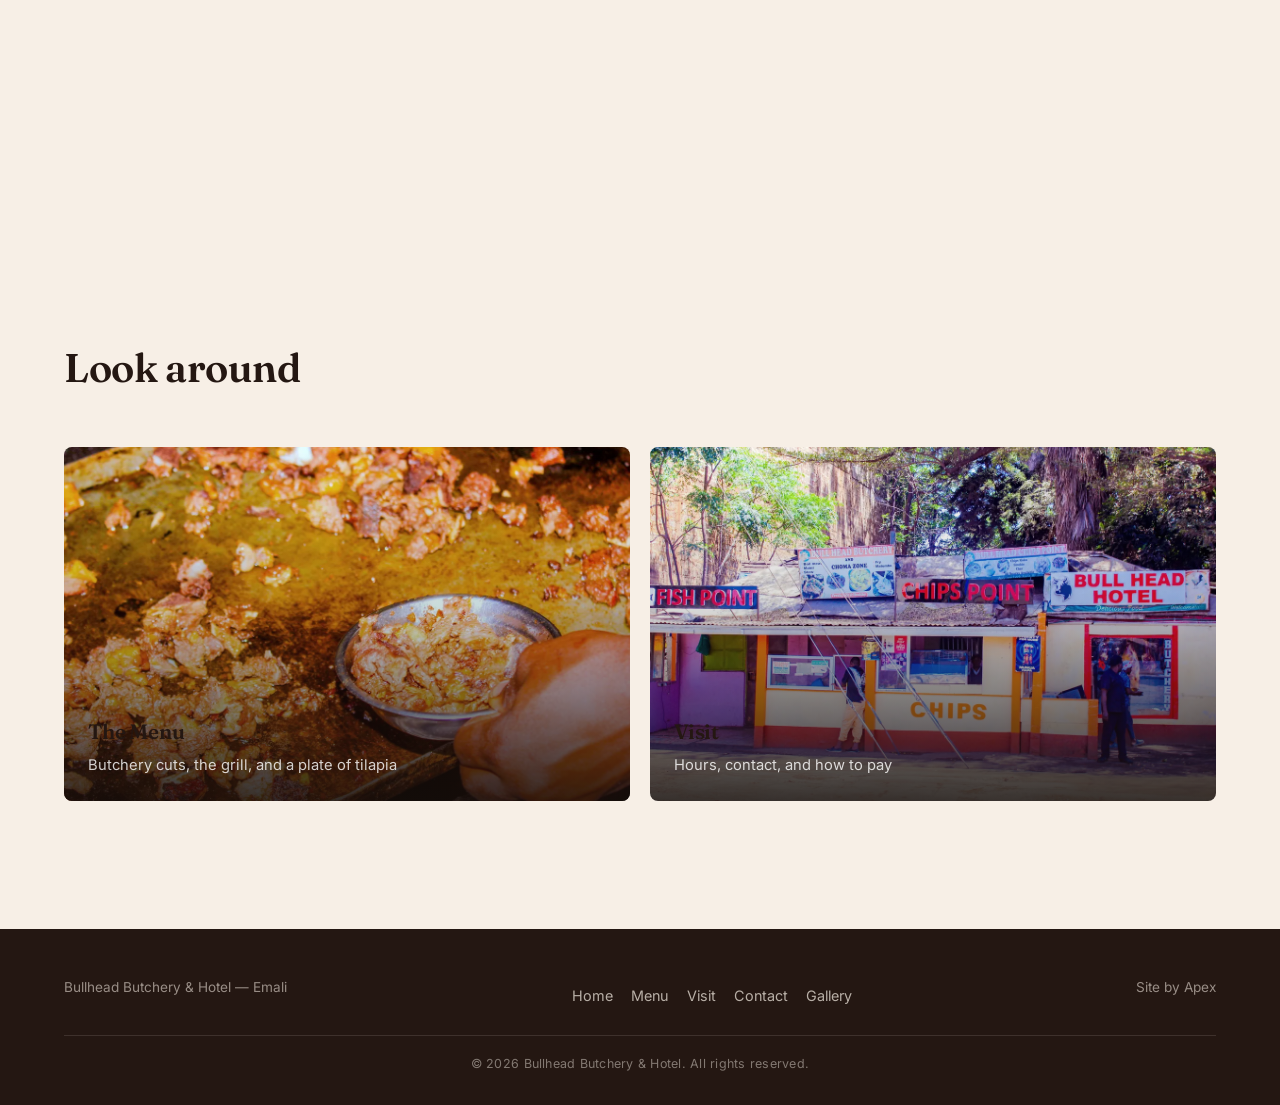
==== commit 6d28174d: "Revert "Merge pull request #18 from Ricky112-creator/feat/depth-backgrounds" This reverts commit 011" ====
--- a/bullhead-site/index.html
+++ b/bullhead-site/index.html
@@ -32,7 +32,6 @@
 <script async src="https://www.googletagmanager.com/gtag/js?id=G-7HZXQ7JC0C"></script>
 <script src="js/gtag-init.js"></script>
 <link rel="stylesheet" href="/css/stage.css?v=1">
-<link rel="stylesheet" href="/css/depth.css?v=1">
 </head>
 <body>
 <a class="skip-link" href="#top" data-sw="Rukia hadi maudhui makuu">Skip to main content</a>
@@ -73,7 +72,7 @@
 
   <!-- HERO -->
   <section class="hero" id="hero">
-    <div class="hero-media" data-hero-slides="/assets/img/reel/r-15.webp,/assets/img/reel/r-17.webp,/assets/img/reel/r-24.webp,/assets/img/reel/r-19.webp,/assets/img/reel/r-07.webp">
+    <div class="hero-media">
       <img src="assets/img/hero-bullhead-one.webp" alt="Bull Head Butchery, Choma Zone, Chips Point and Bull Head Hotel storefront in Emali" id="heroImg" fetchpriority="high" decoding="async" width="1920" height="864">
       <div class="hero-scrim"></div>
       <div id="splineLayer" class="spline-hero-layer"></div>
@@ -318,9 +317,9 @@
         <a href="/contact">Contact</a>
        <a href="/gallery">Gallery</a>
       </div>
+      <a href="https://wa.me/254789077483" target="_blank" rel="noopener">Site by Apex</a>
     </div>
     <p class="footer-legal">&copy; <span class="js-year">2026</span> <span data-sw="Bullhead Butchery &amp; Hotel. Haki zote zimehifadhiwa.">Bullhead Butchery &amp; Hotel. All rights reserved.</span></p>
-      <p class="apex-credit">Digital ordering platform built by <a href="https://apex-studios-8xq.pages.dev/" target="_blank" rel="noopener">Apex Studio</a>.</p>
   </footer>
   <button id="installBtn" class="install-btn" hidden>
     <svg width="18" height="18" viewBox="0 0 24 24" fill="none" stroke="currentColor" stroke-width="2" stroke-linecap="round" stroke-linejoin="round"><path d="M12 3v12"/><path d="M7 10l5 5 5-5"/><path d="M5 21h14"/></svg>
@@ -341,7 +340,5 @@
 <script src="/js/install-prompt.js"></script>
 <script src="/js/home-lang.js"></script>
 <script src="/js/stage.js?v=1"></script>
-<script defer src="/js/hero.js?v=1"></script>
-<script defer src="/js/depth.js?v=1"></script>
 </body>
 </html>
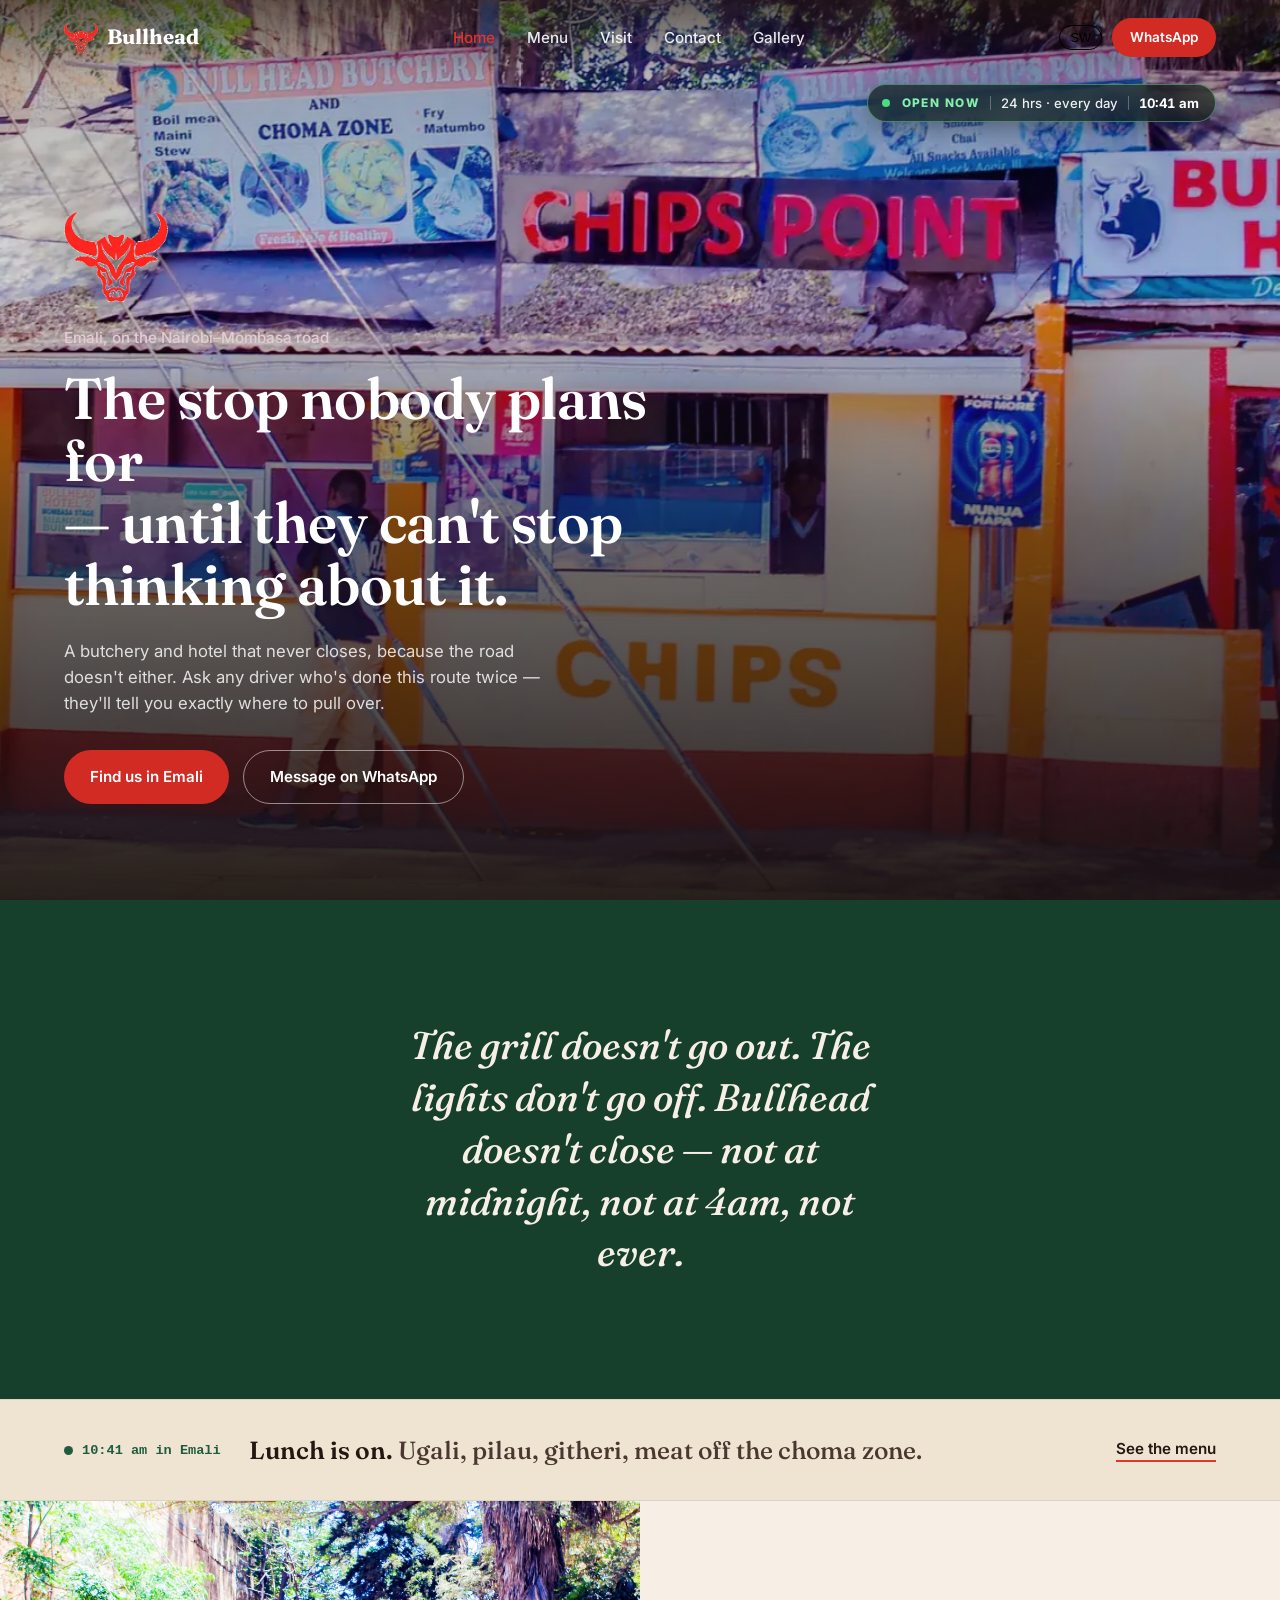
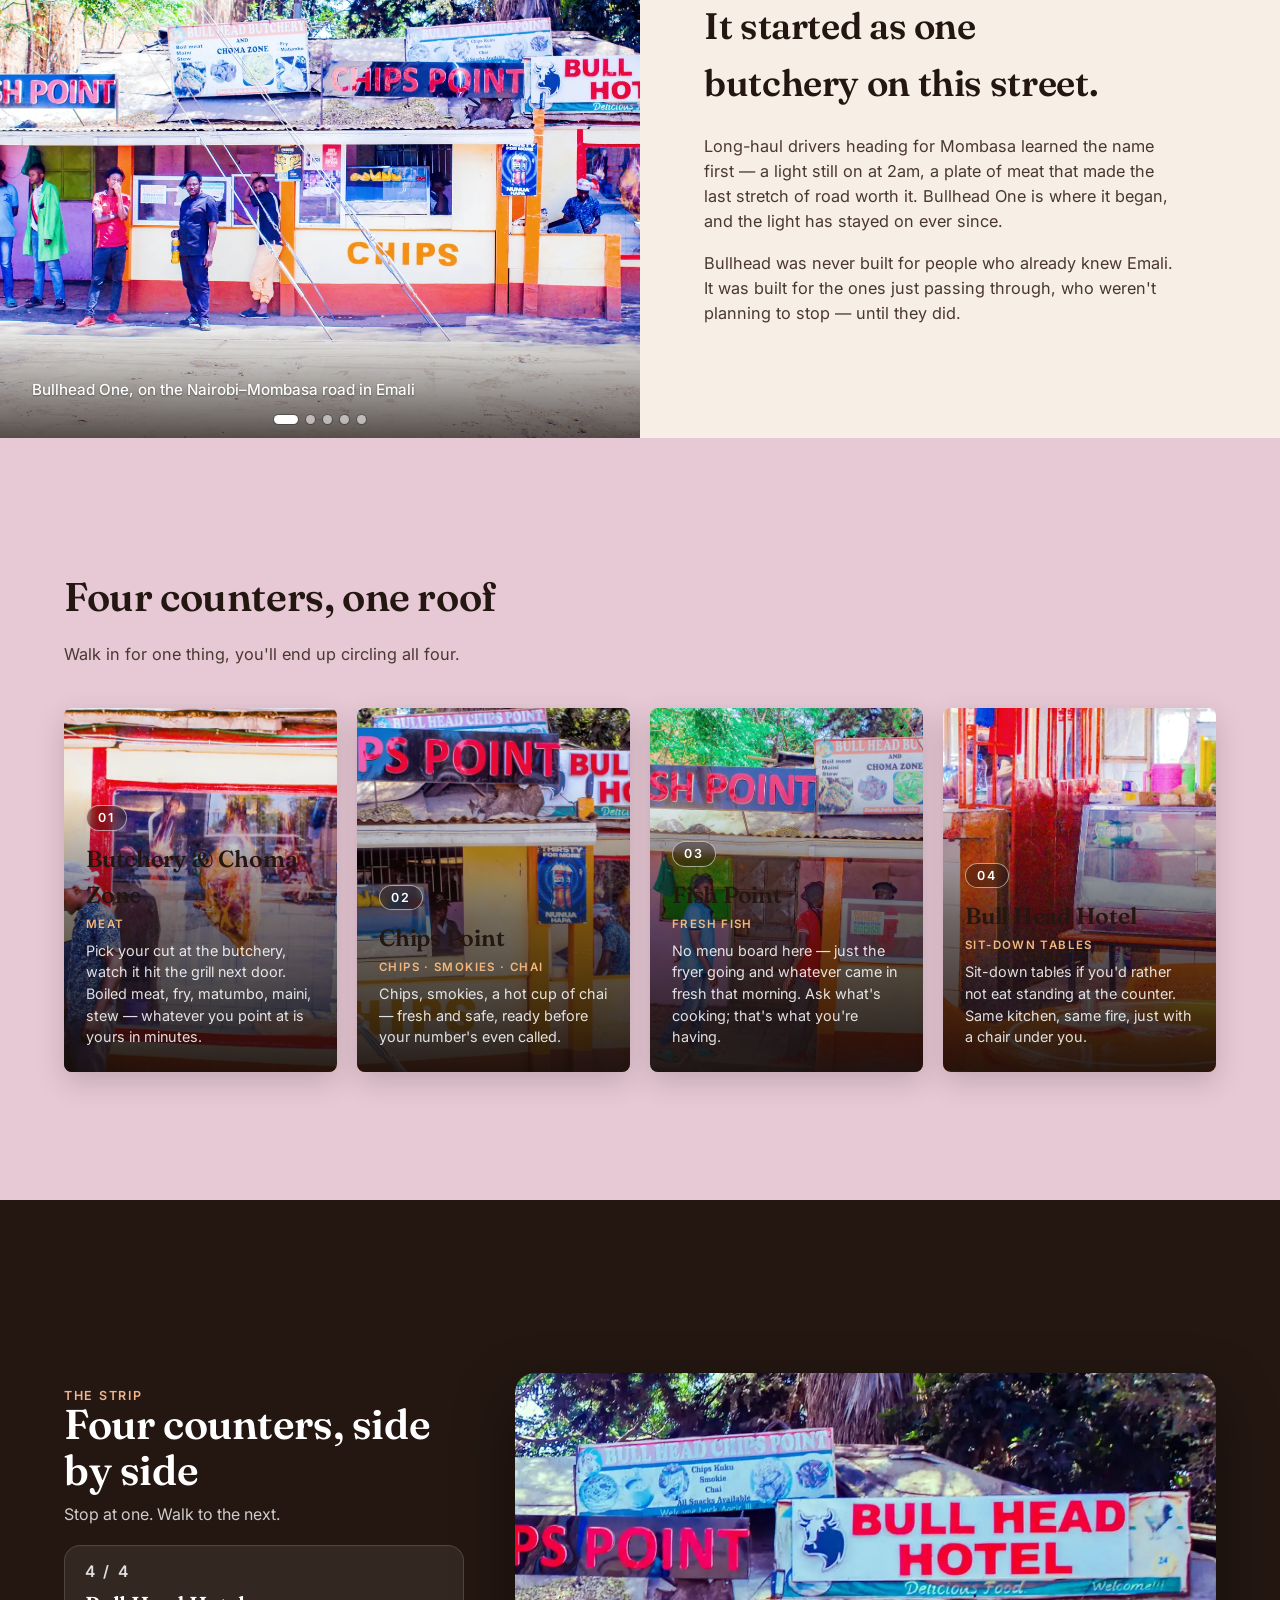
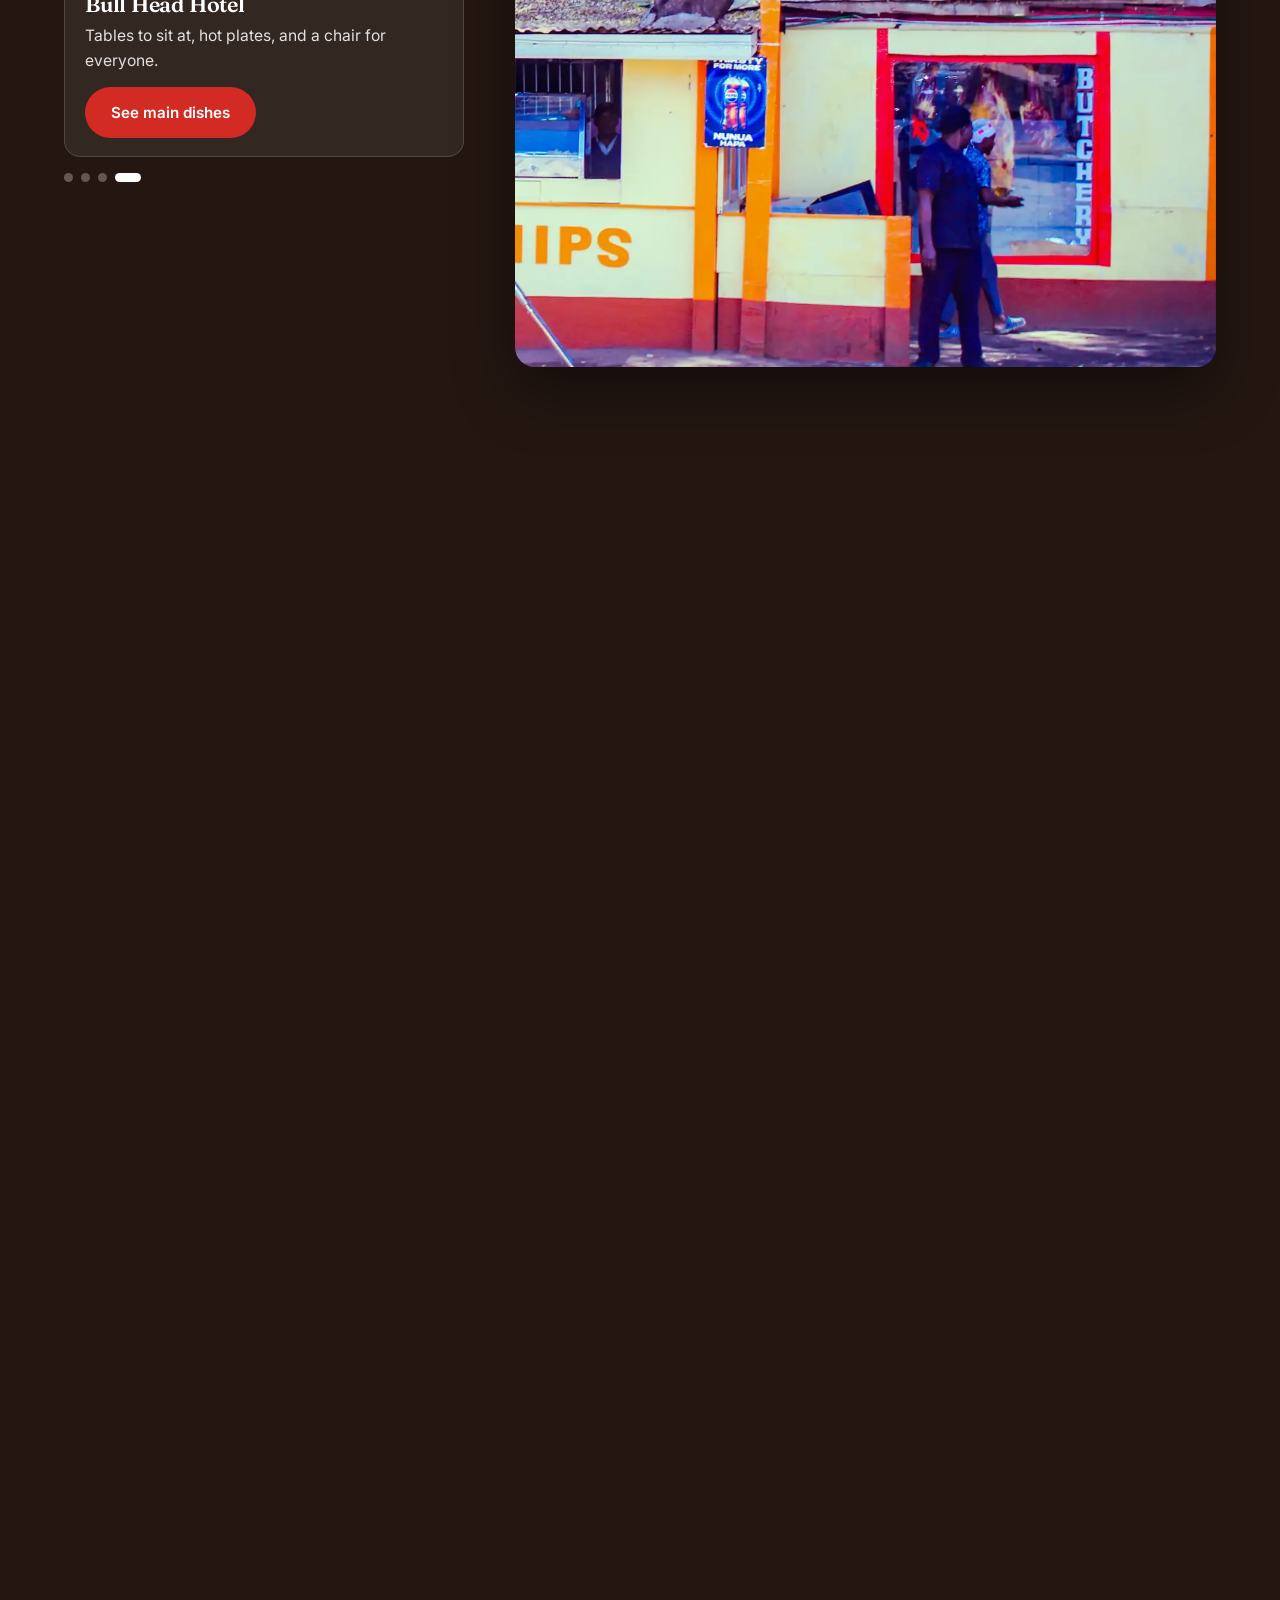
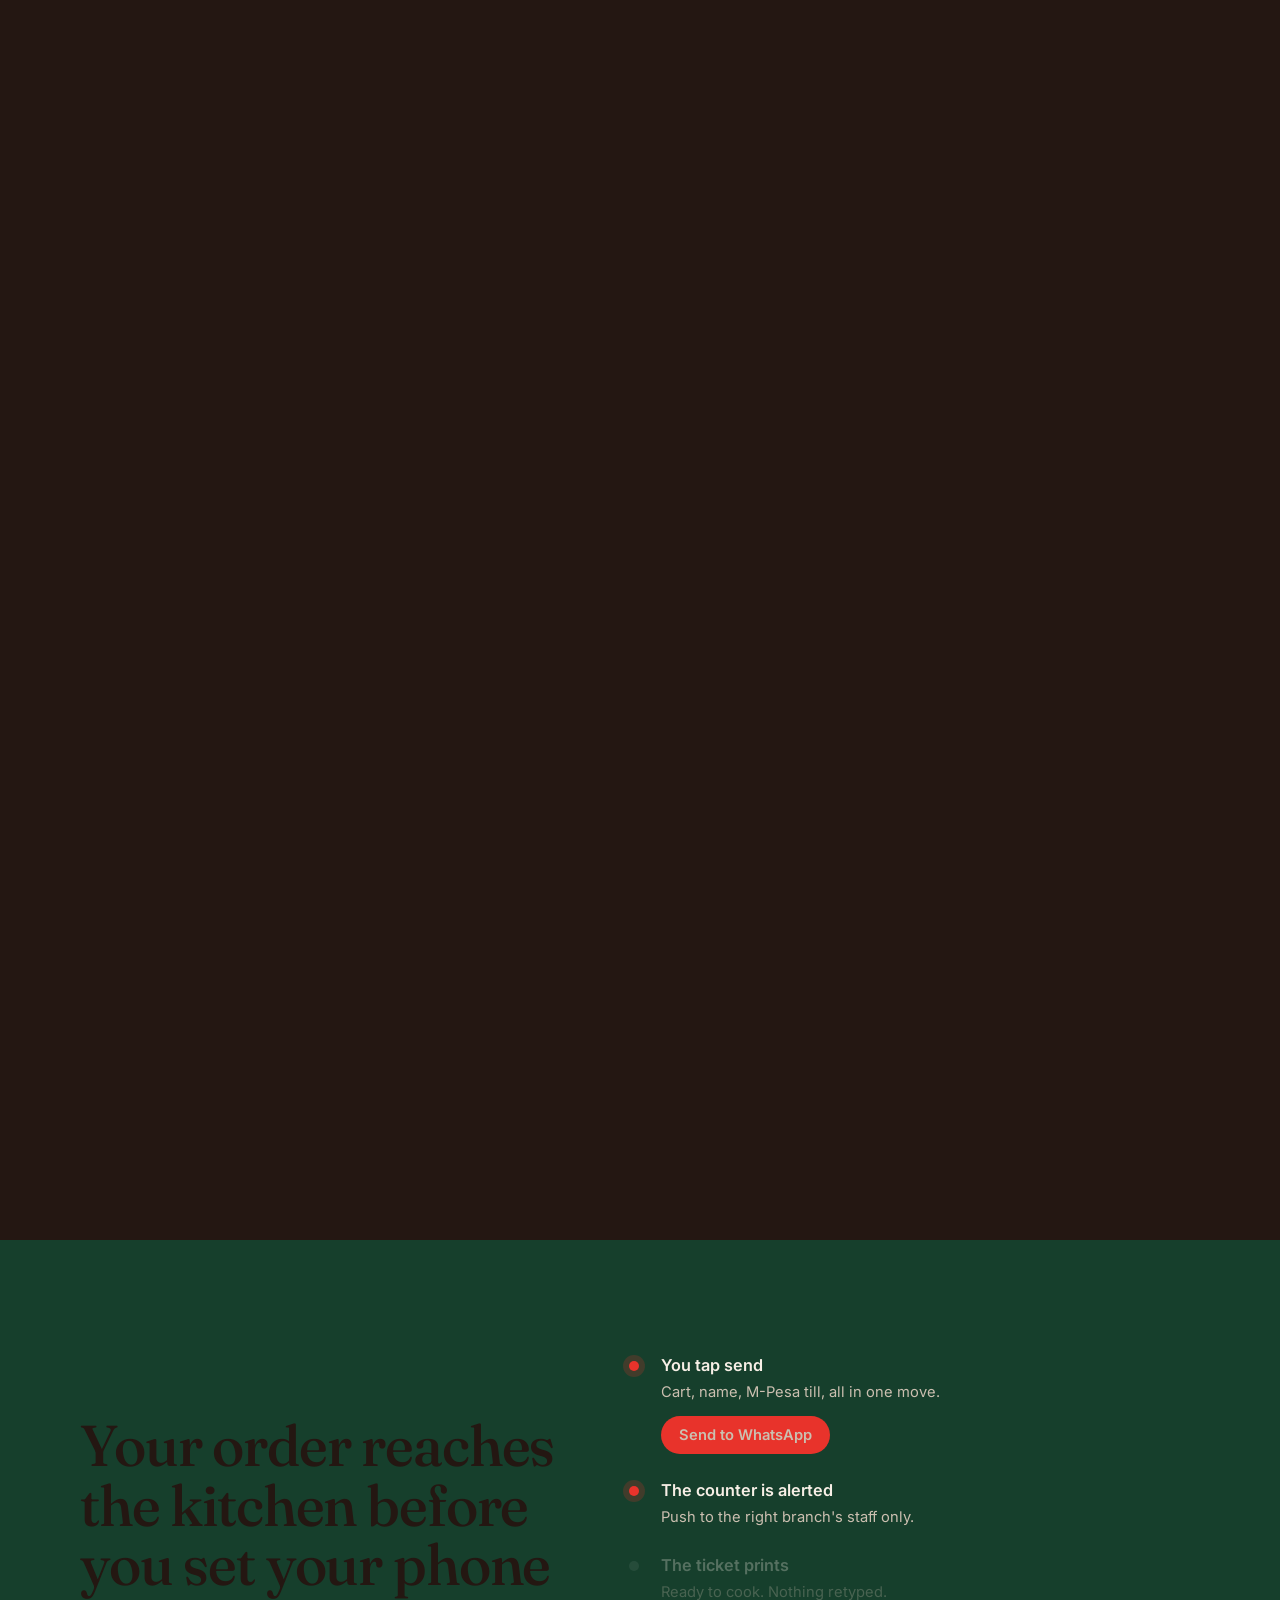
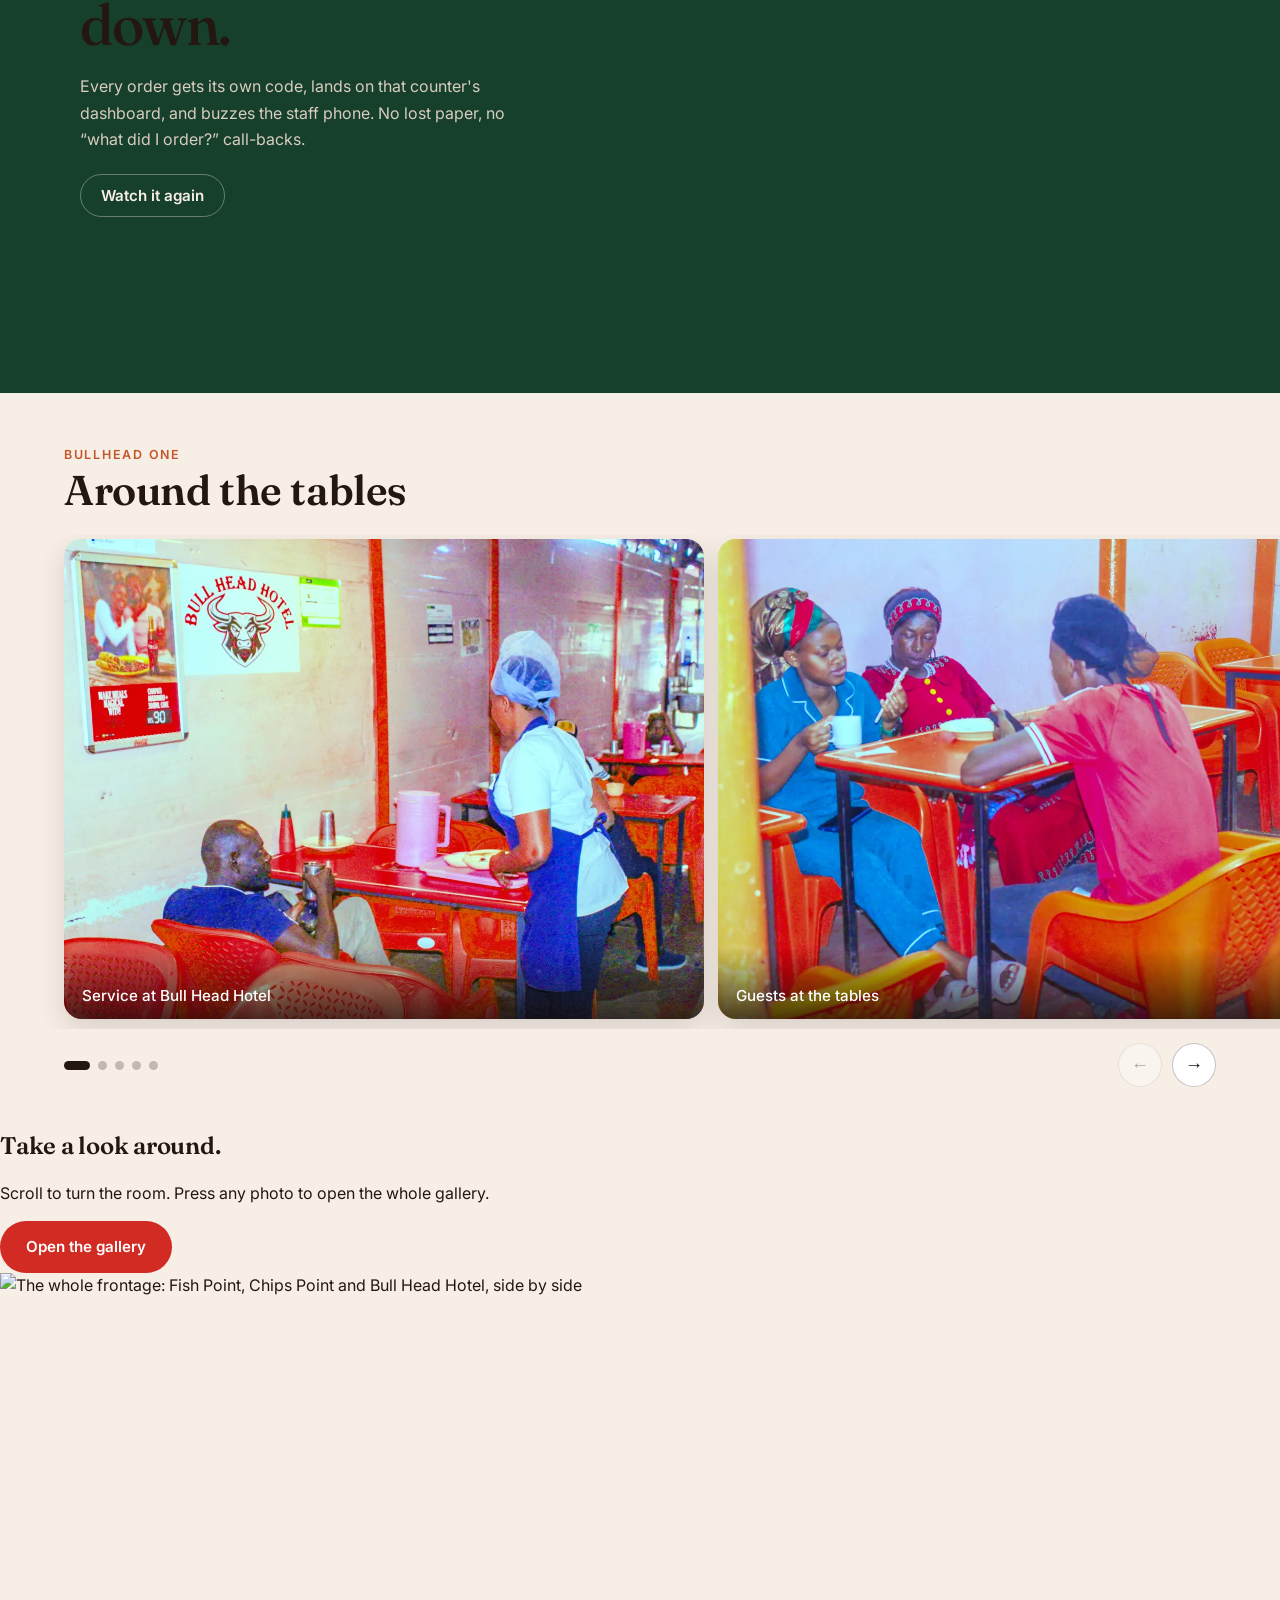
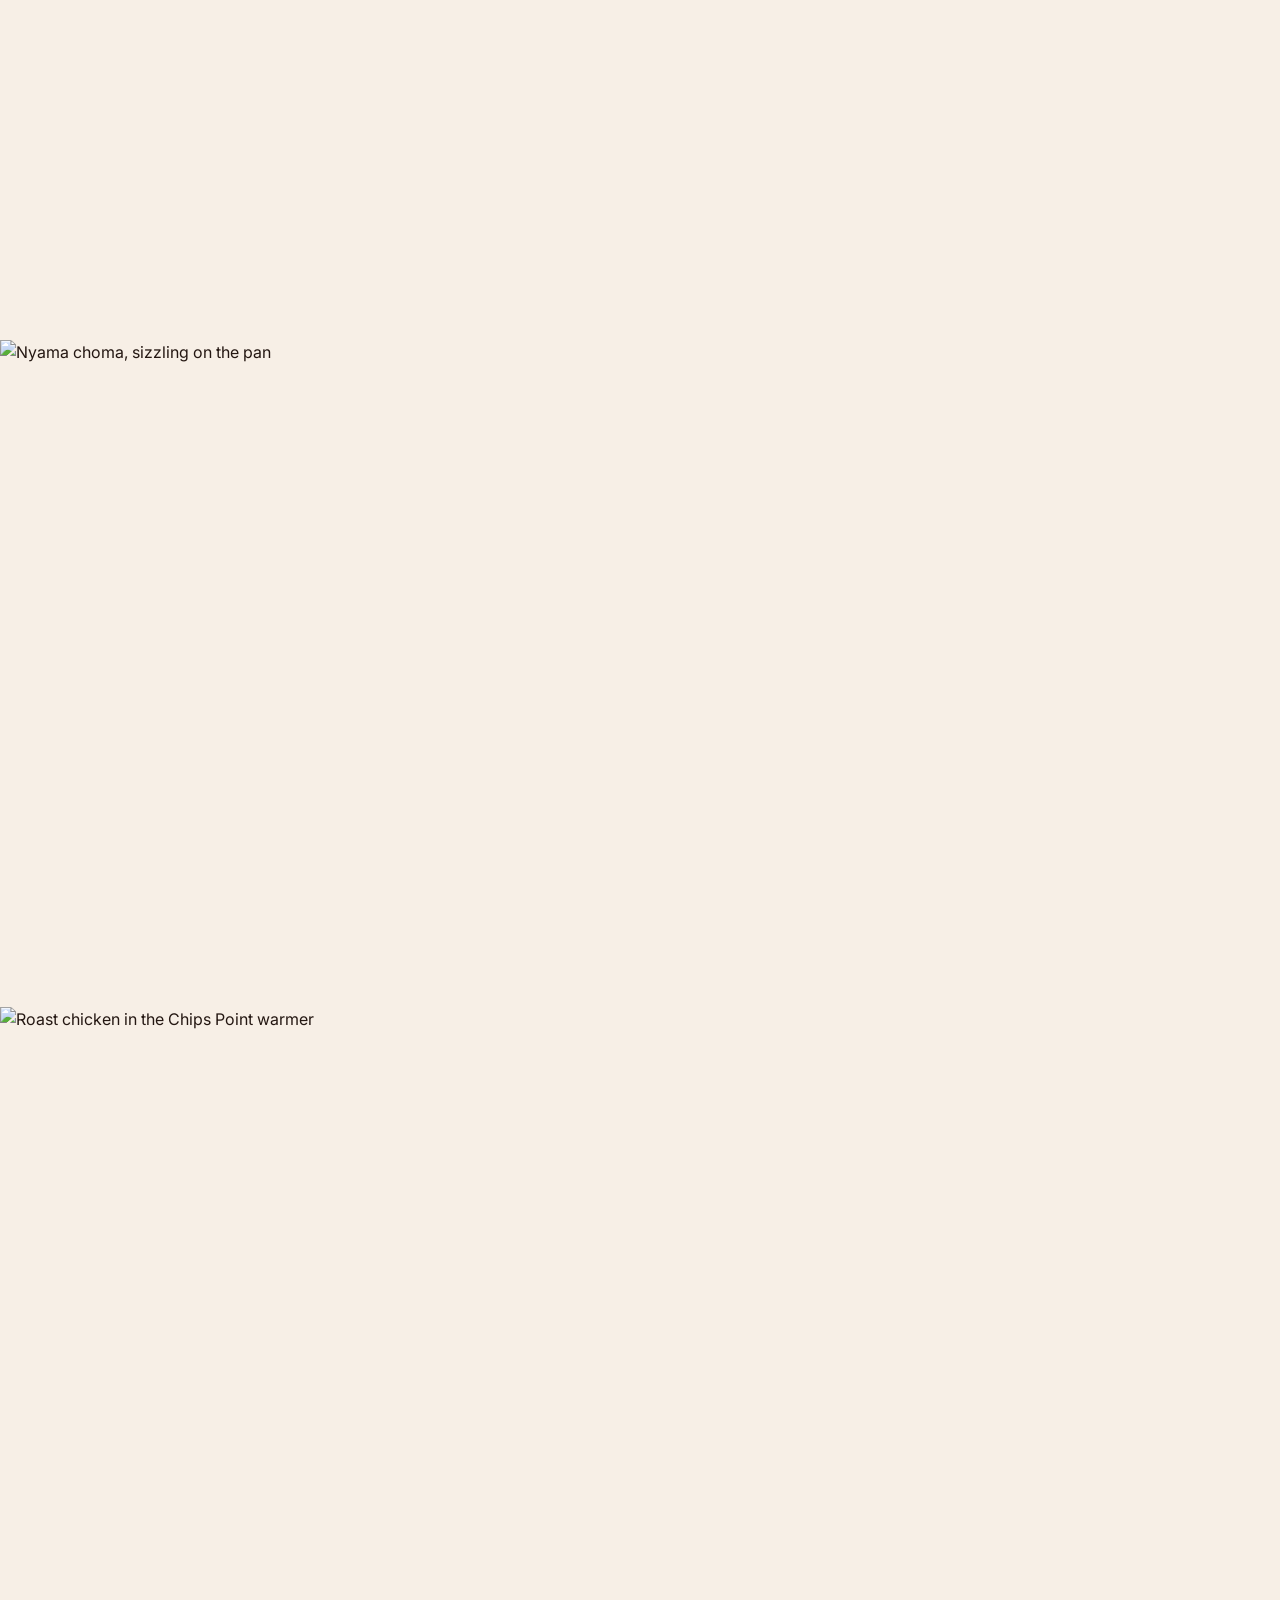
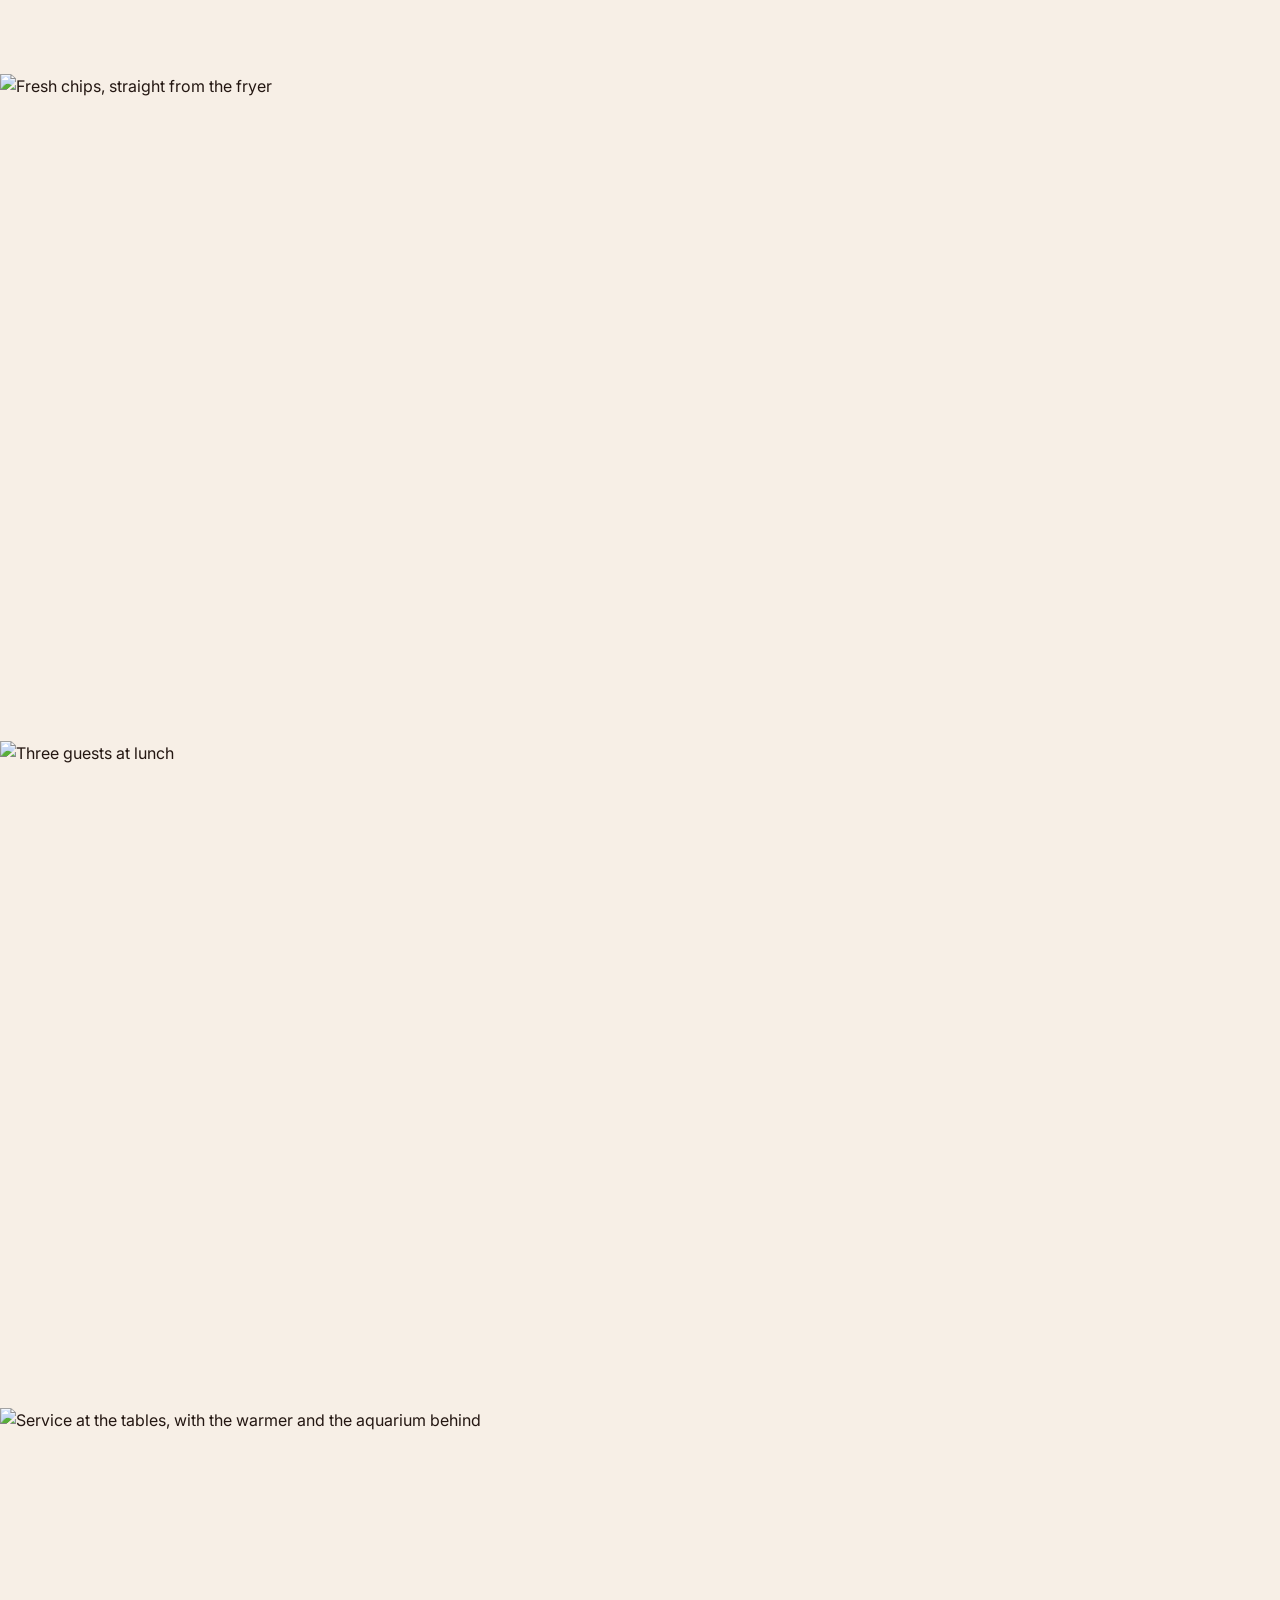
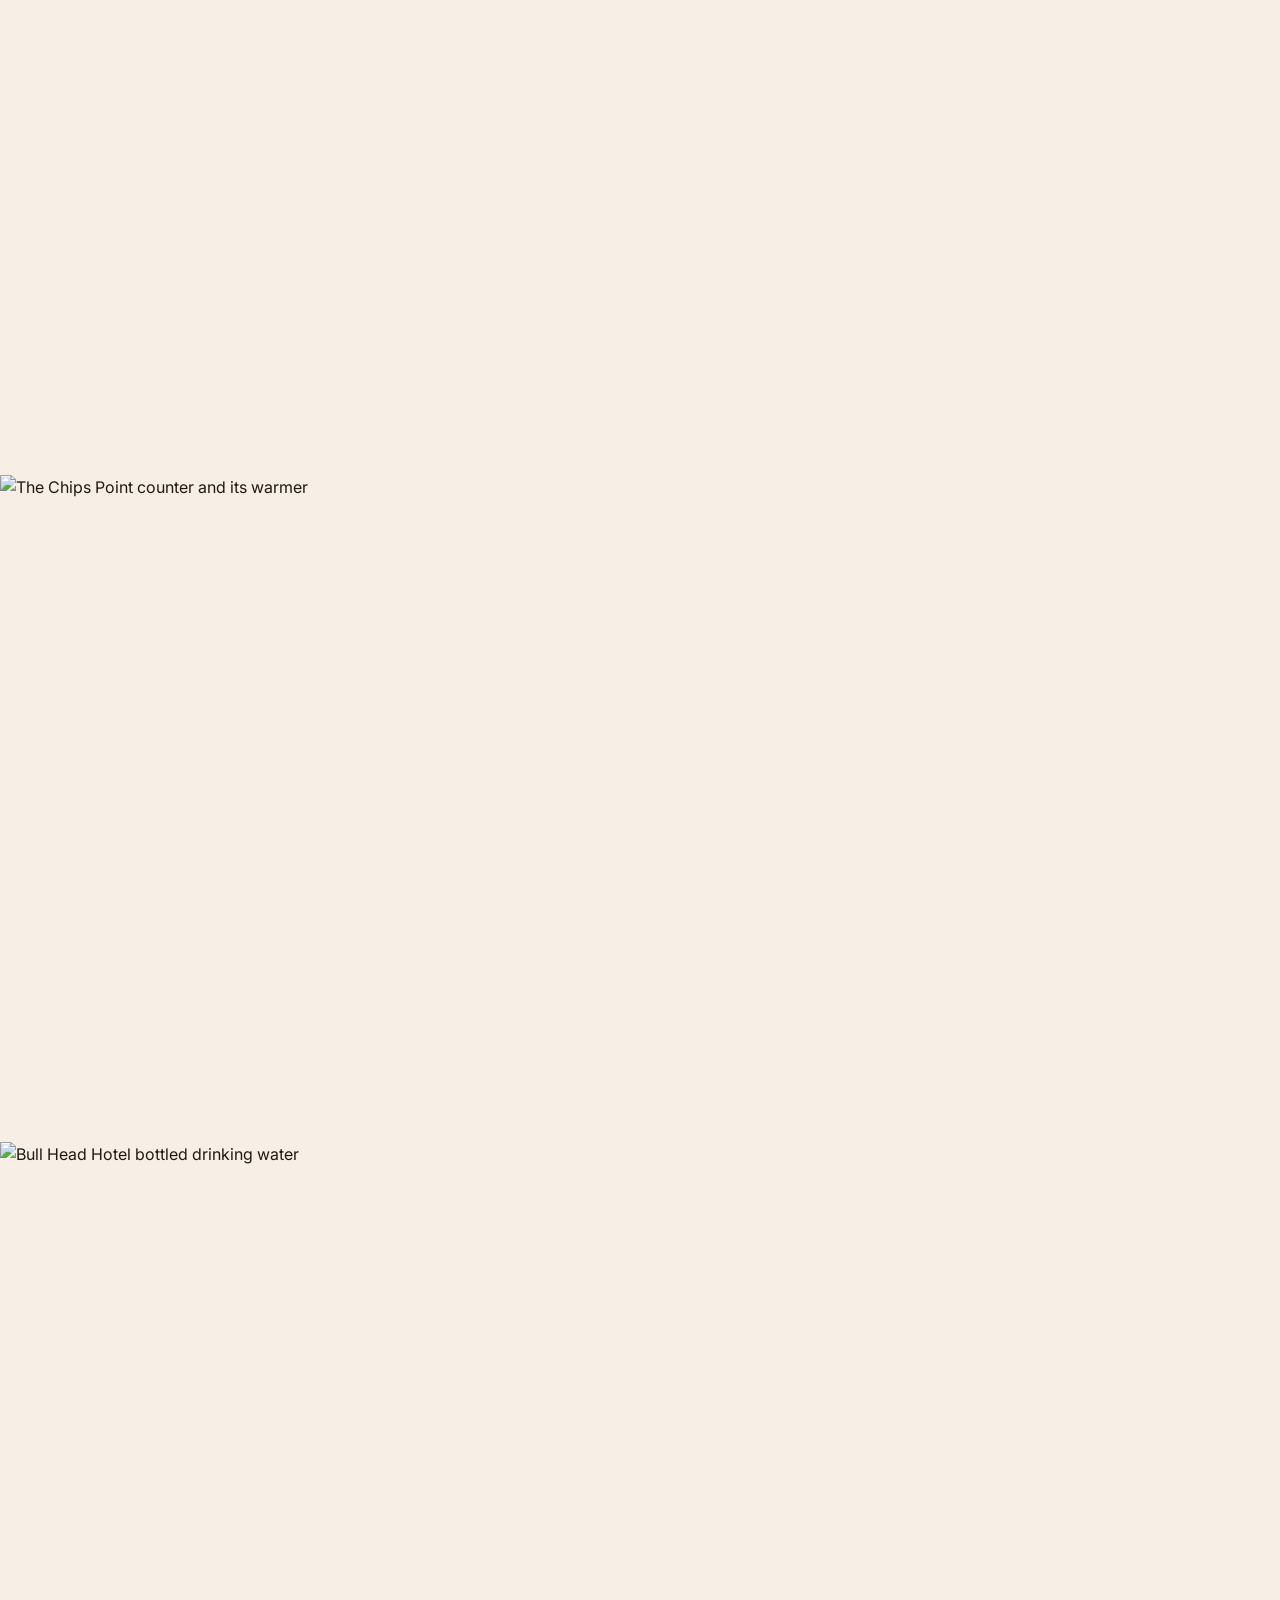
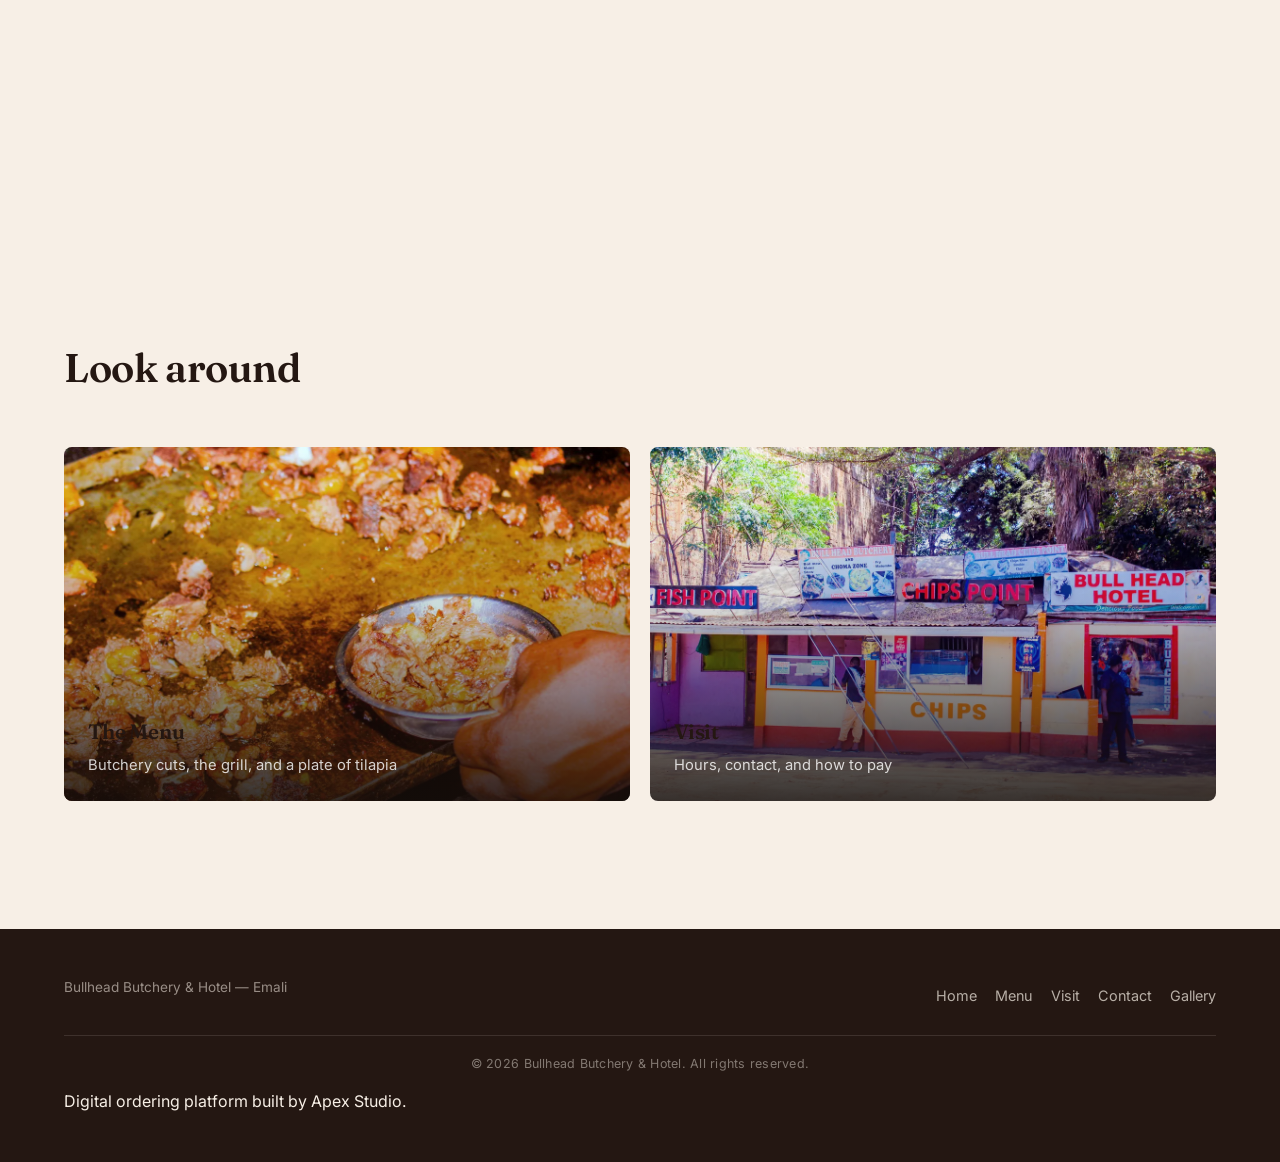
==== commit 5b079dae: "Reapply "Merge pull request #18 from Ricky112-creator/feat/depth-backgrounds" This reverts commit 6d" ====
--- a/bullhead-site/index.html
+++ b/bullhead-site/index.html
@@ -32,6 +32,7 @@
 <script async src="https://www.googletagmanager.com/gtag/js?id=G-7HZXQ7JC0C"></script>
 <script src="js/gtag-init.js"></script>
 <link rel="stylesheet" href="/css/stage.css?v=1">
+<link rel="stylesheet" href="/css/depth.css?v=1">
 </head>
 <body>
 <a class="skip-link" href="#top" data-sw="Rukia hadi maudhui makuu">Skip to main content</a>
@@ -72,7 +73,7 @@
 
   <!-- HERO -->
   <section class="hero" id="hero">
-    <div class="hero-media">
+    <div class="hero-media" data-hero-slides="/assets/img/reel/r-15.webp,/assets/img/reel/r-17.webp,/assets/img/reel/r-24.webp,/assets/img/reel/r-19.webp,/assets/img/reel/r-07.webp">
       <img src="assets/img/hero-bullhead-one.webp" alt="Bull Head Butchery, Choma Zone, Chips Point and Bull Head Hotel storefront in Emali" id="heroImg" fetchpriority="high" decoding="async" width="1920" height="864">
       <div class="hero-scrim"></div>
       <div id="splineLayer" class="spline-hero-layer"></div>
@@ -317,9 +318,9 @@
         <a href="/contact">Contact</a>
        <a href="/gallery">Gallery</a>
       </div>
-      <a href="https://wa.me/254789077483" target="_blank" rel="noopener">Site by Apex</a>
     </div>
     <p class="footer-legal">&copy; <span class="js-year">2026</span> <span data-sw="Bullhead Butchery &amp; Hotel. Haki zote zimehifadhiwa.">Bullhead Butchery &amp; Hotel. All rights reserved.</span></p>
+      <p class="apex-credit">Digital ordering platform built by <a href="https://apex-studios-8xq.pages.dev/" target="_blank" rel="noopener">Apex Studio</a>.</p>
   </footer>
   <button id="installBtn" class="install-btn" hidden>
     <svg width="18" height="18" viewBox="0 0 24 24" fill="none" stroke="currentColor" stroke-width="2" stroke-linecap="round" stroke-linejoin="round"><path d="M12 3v12"/><path d="M7 10l5 5 5-5"/><path d="M5 21h14"/></svg>
@@ -340,5 +341,7 @@
 <script src="/js/install-prompt.js"></script>
 <script src="/js/home-lang.js"></script>
 <script src="/js/stage.js?v=1"></script>
+<script defer src="/js/hero.js?v=1"></script>
+<script defer src="/js/depth.js?v=1"></script>
 </body>
 </html>
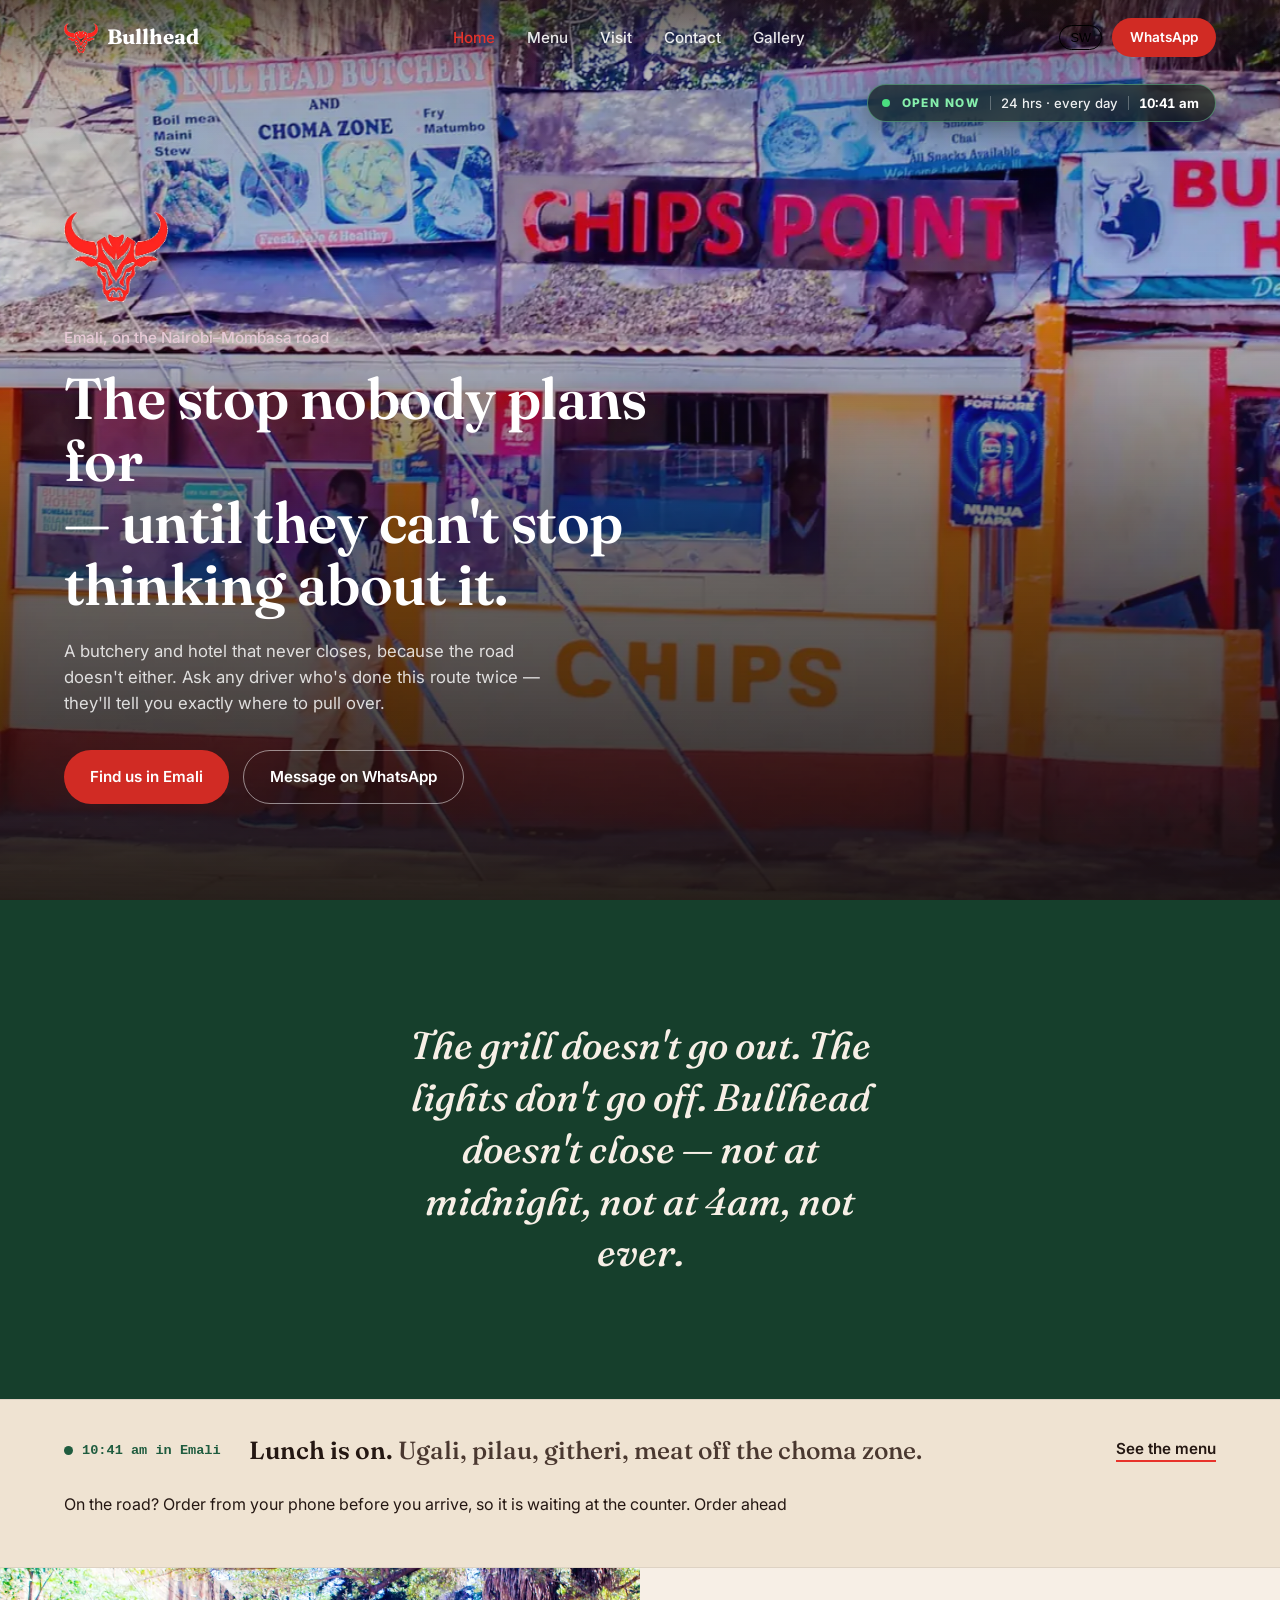
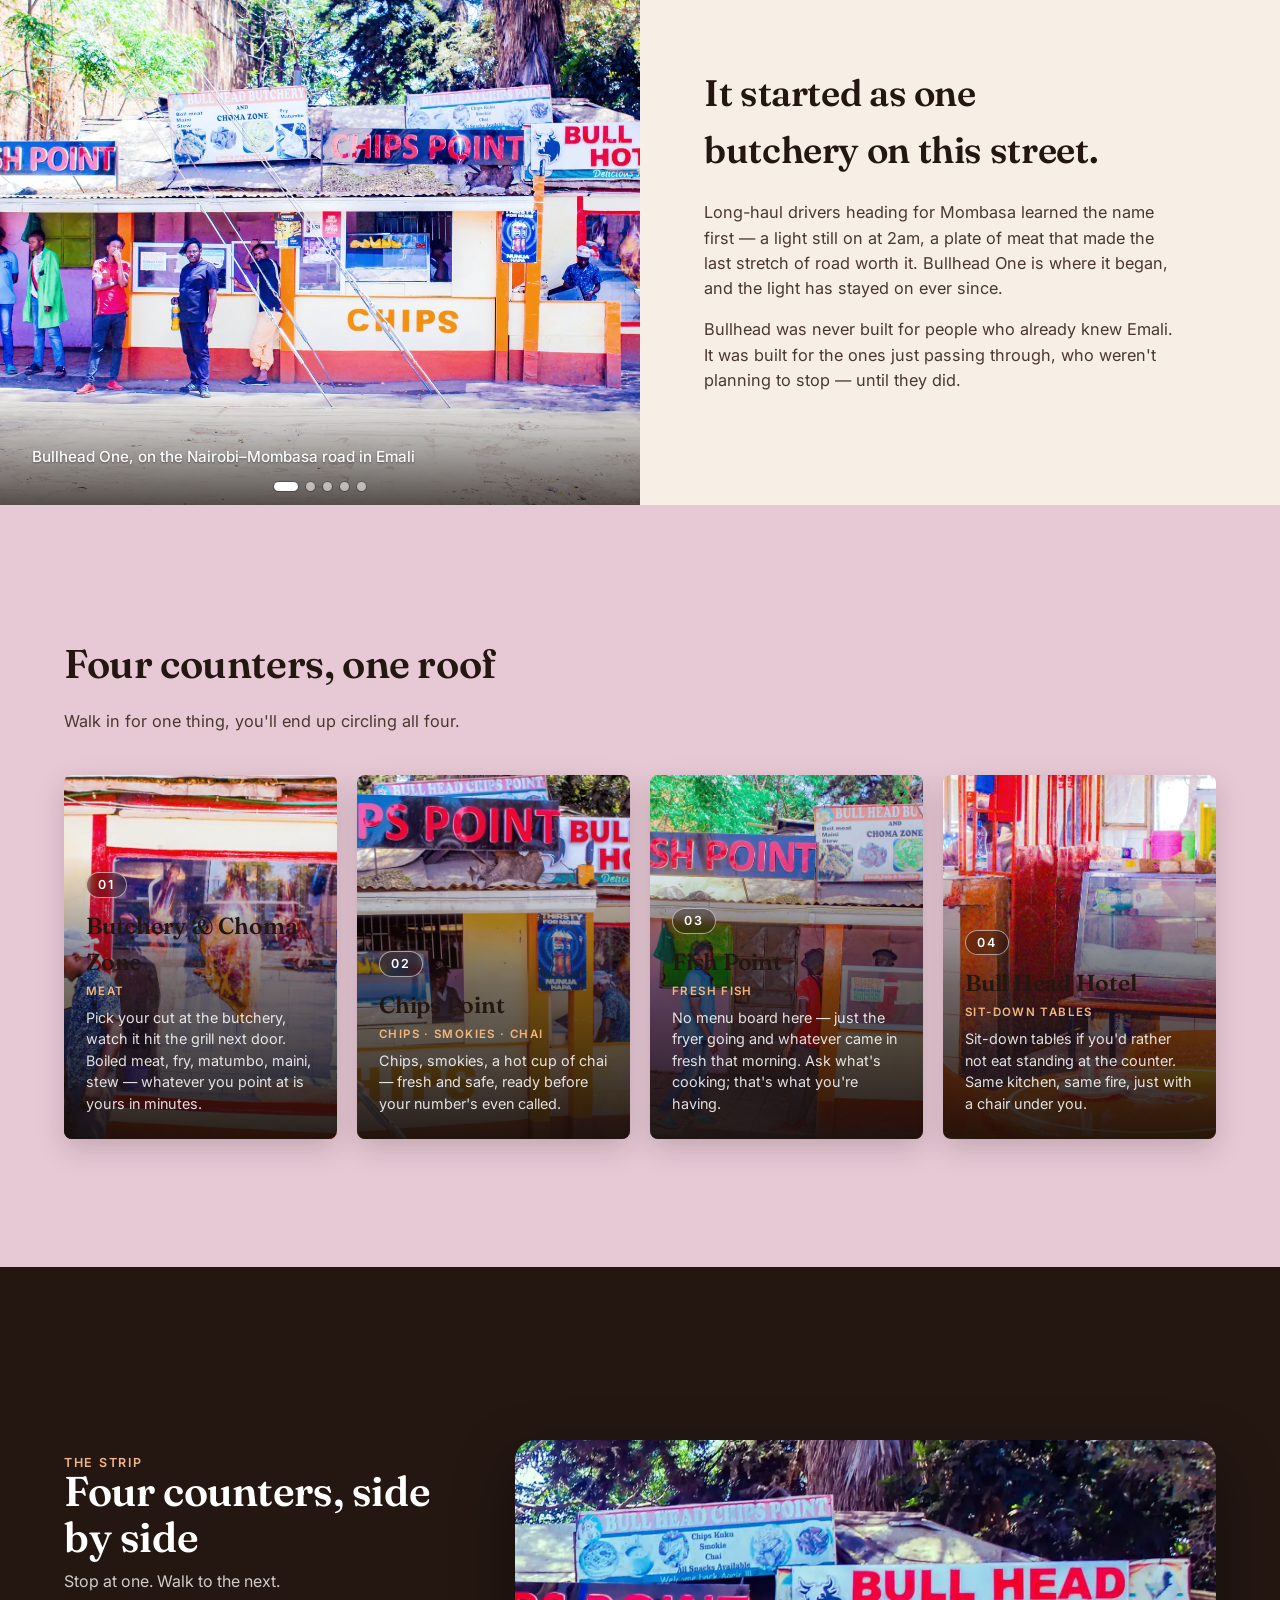
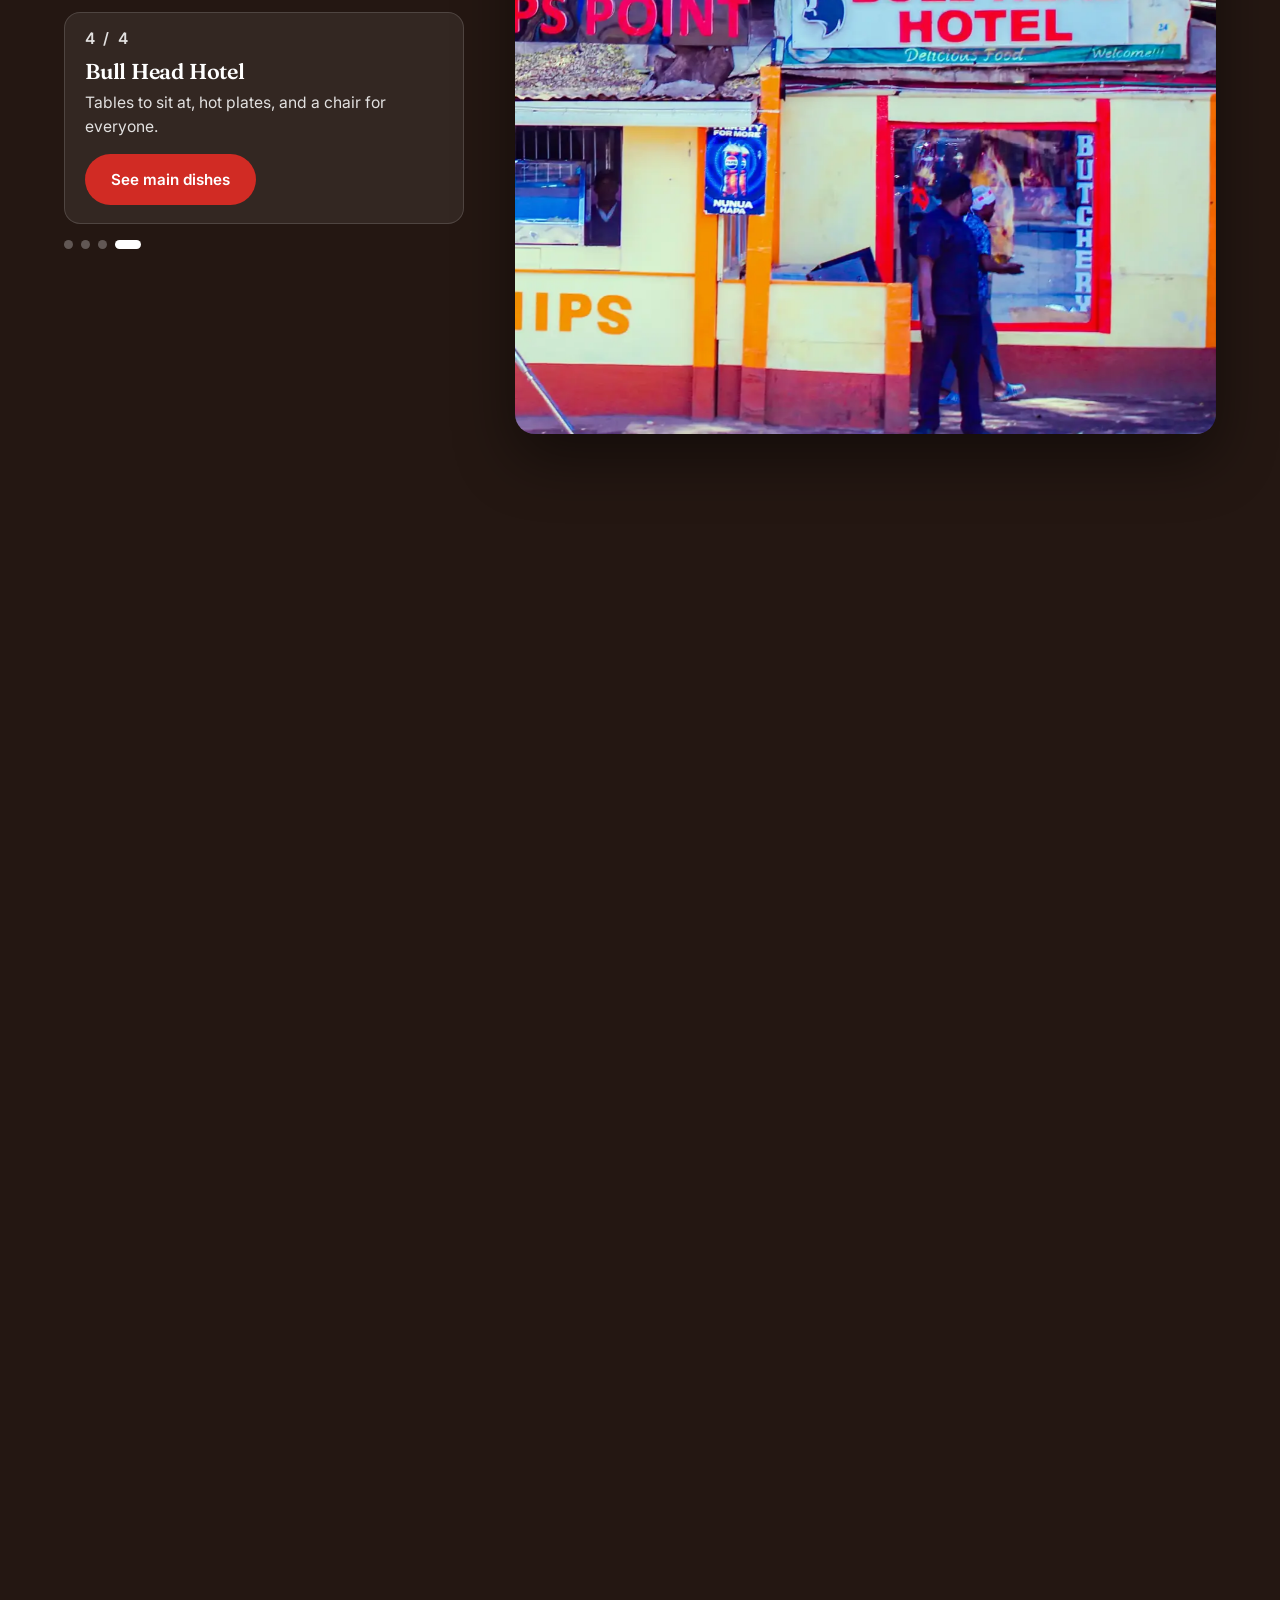
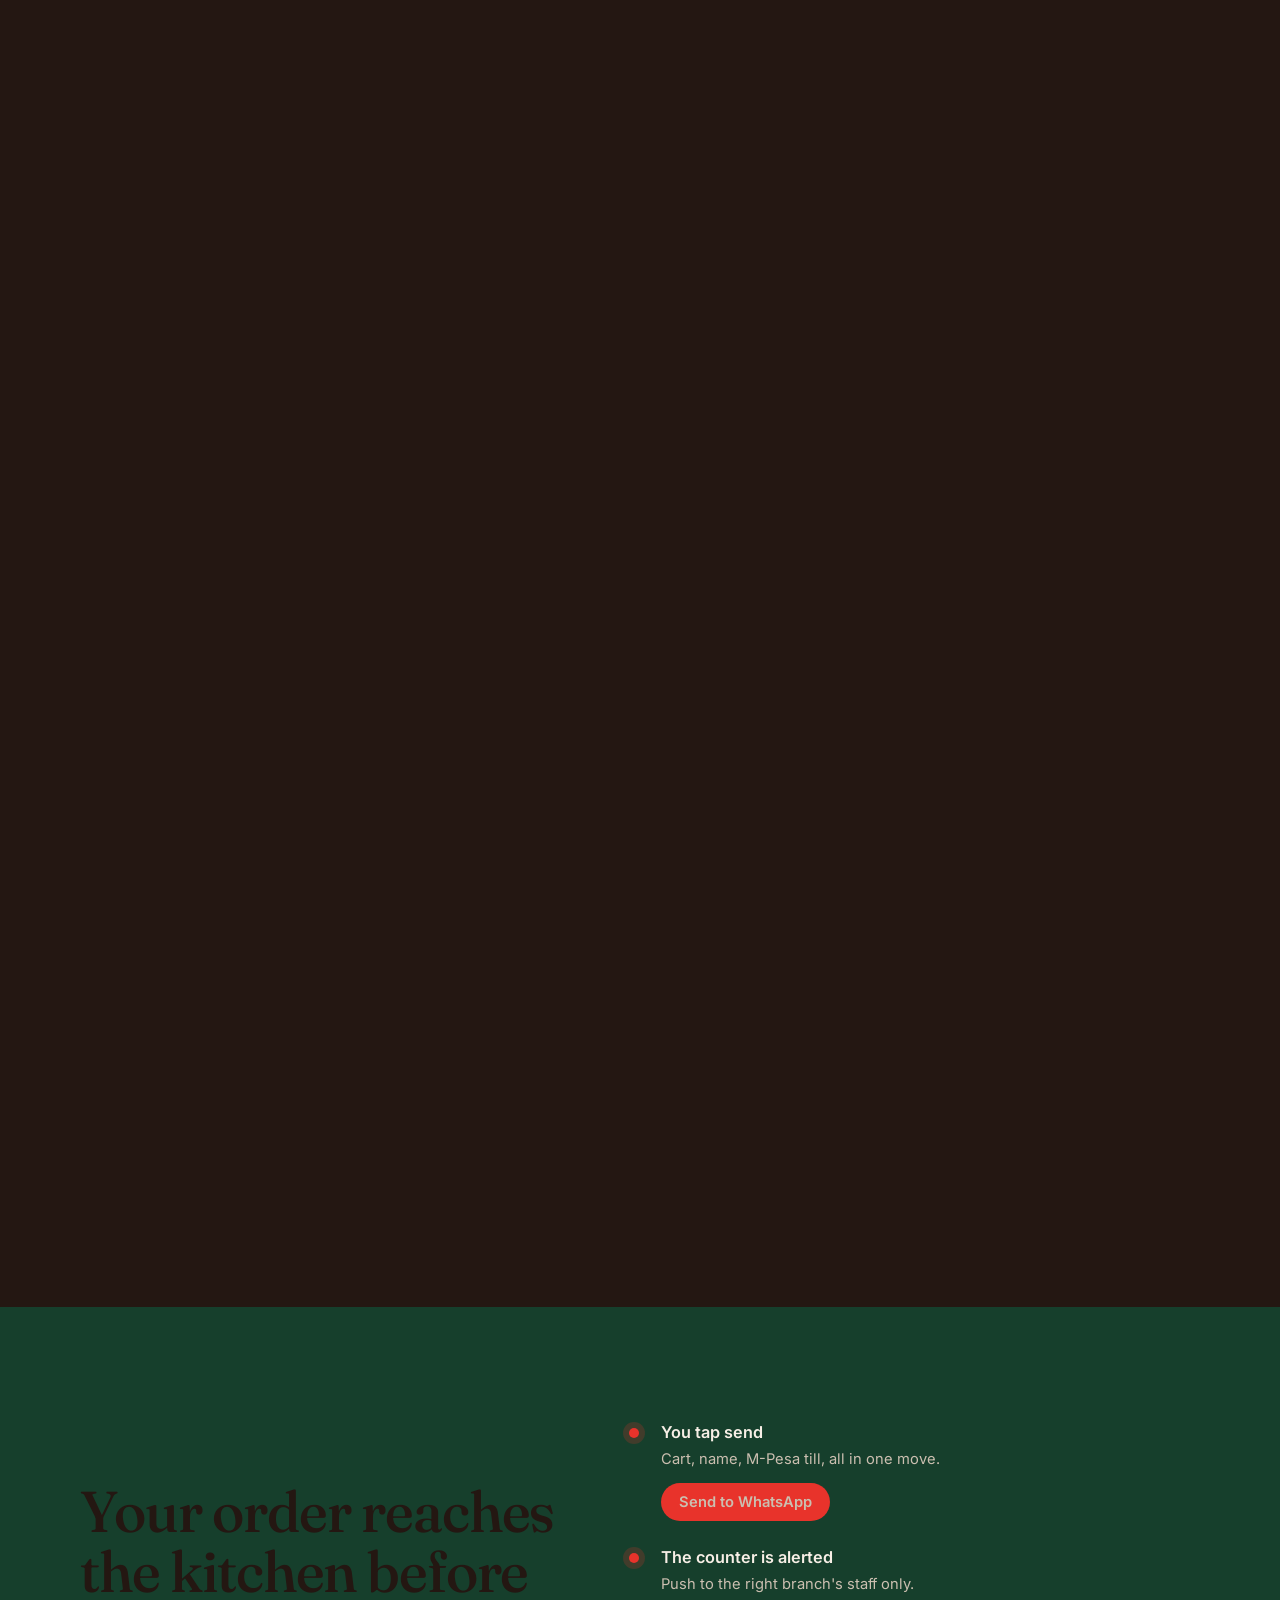
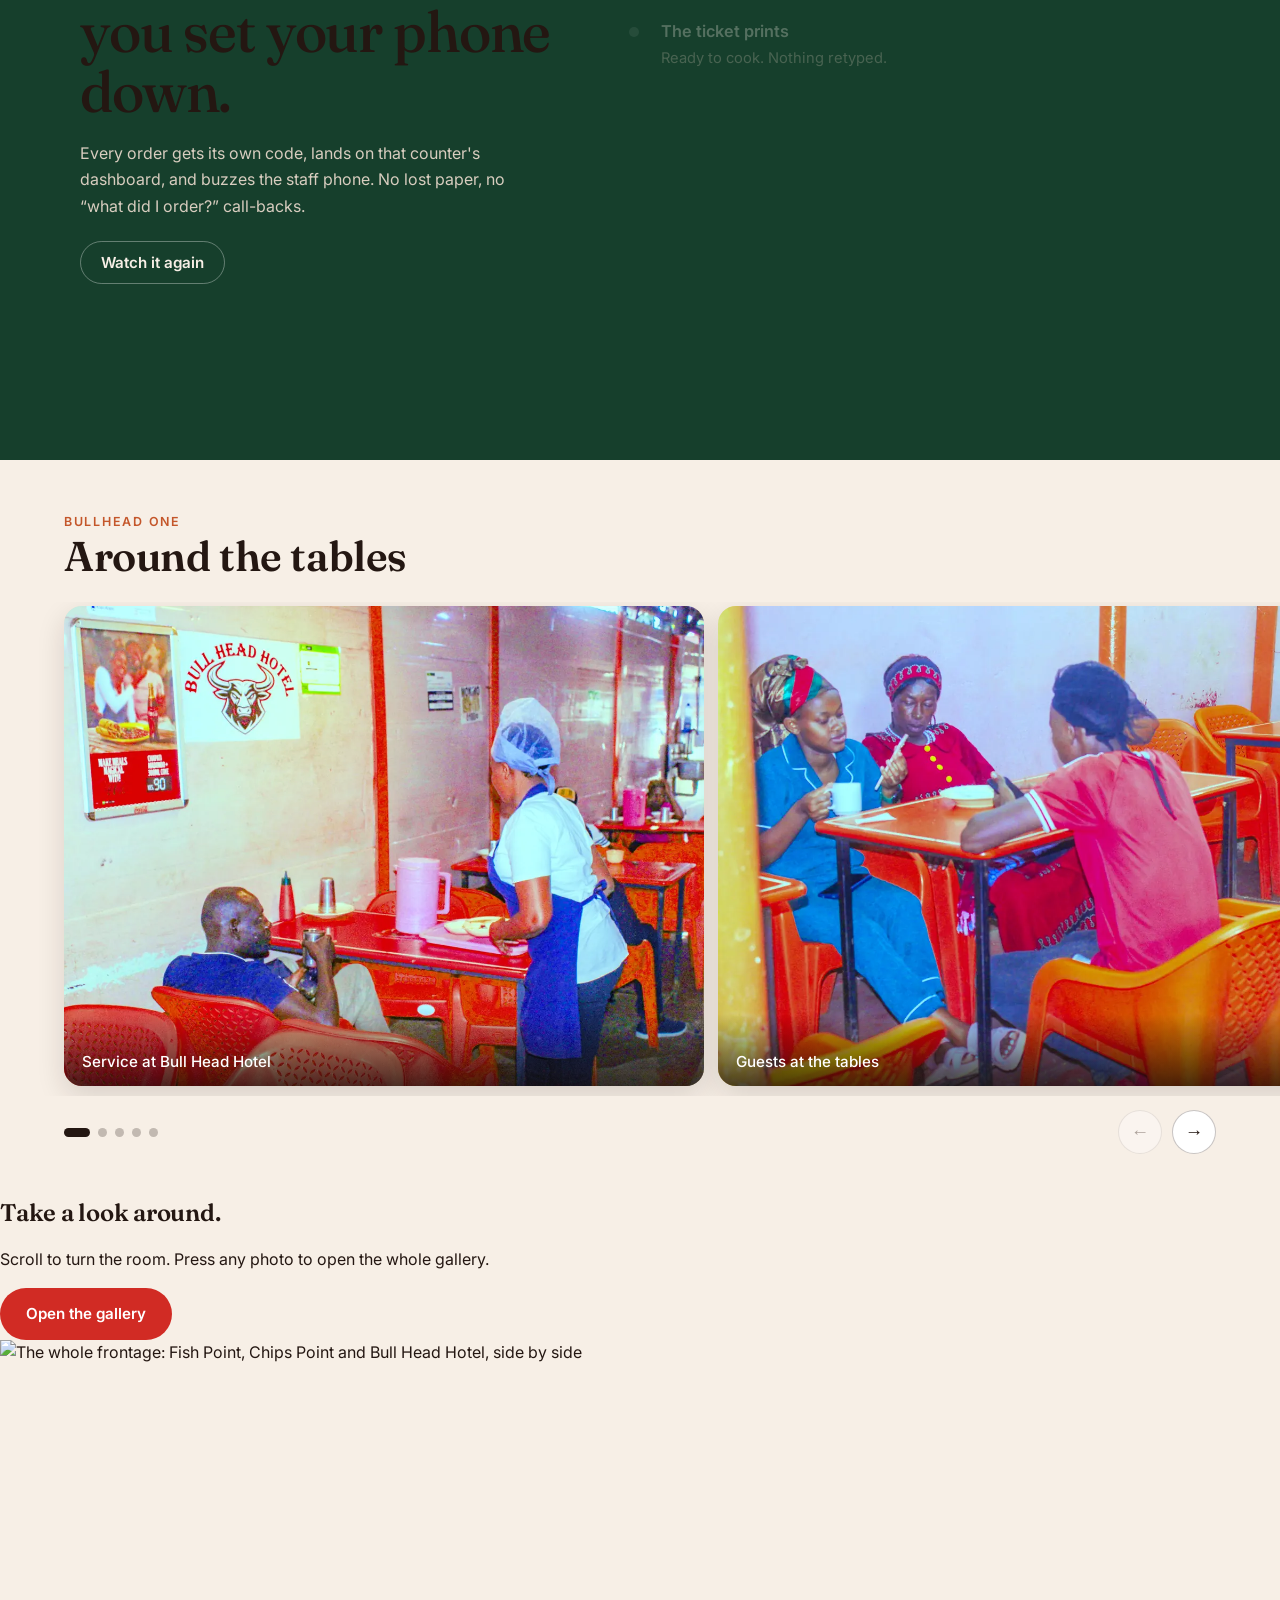
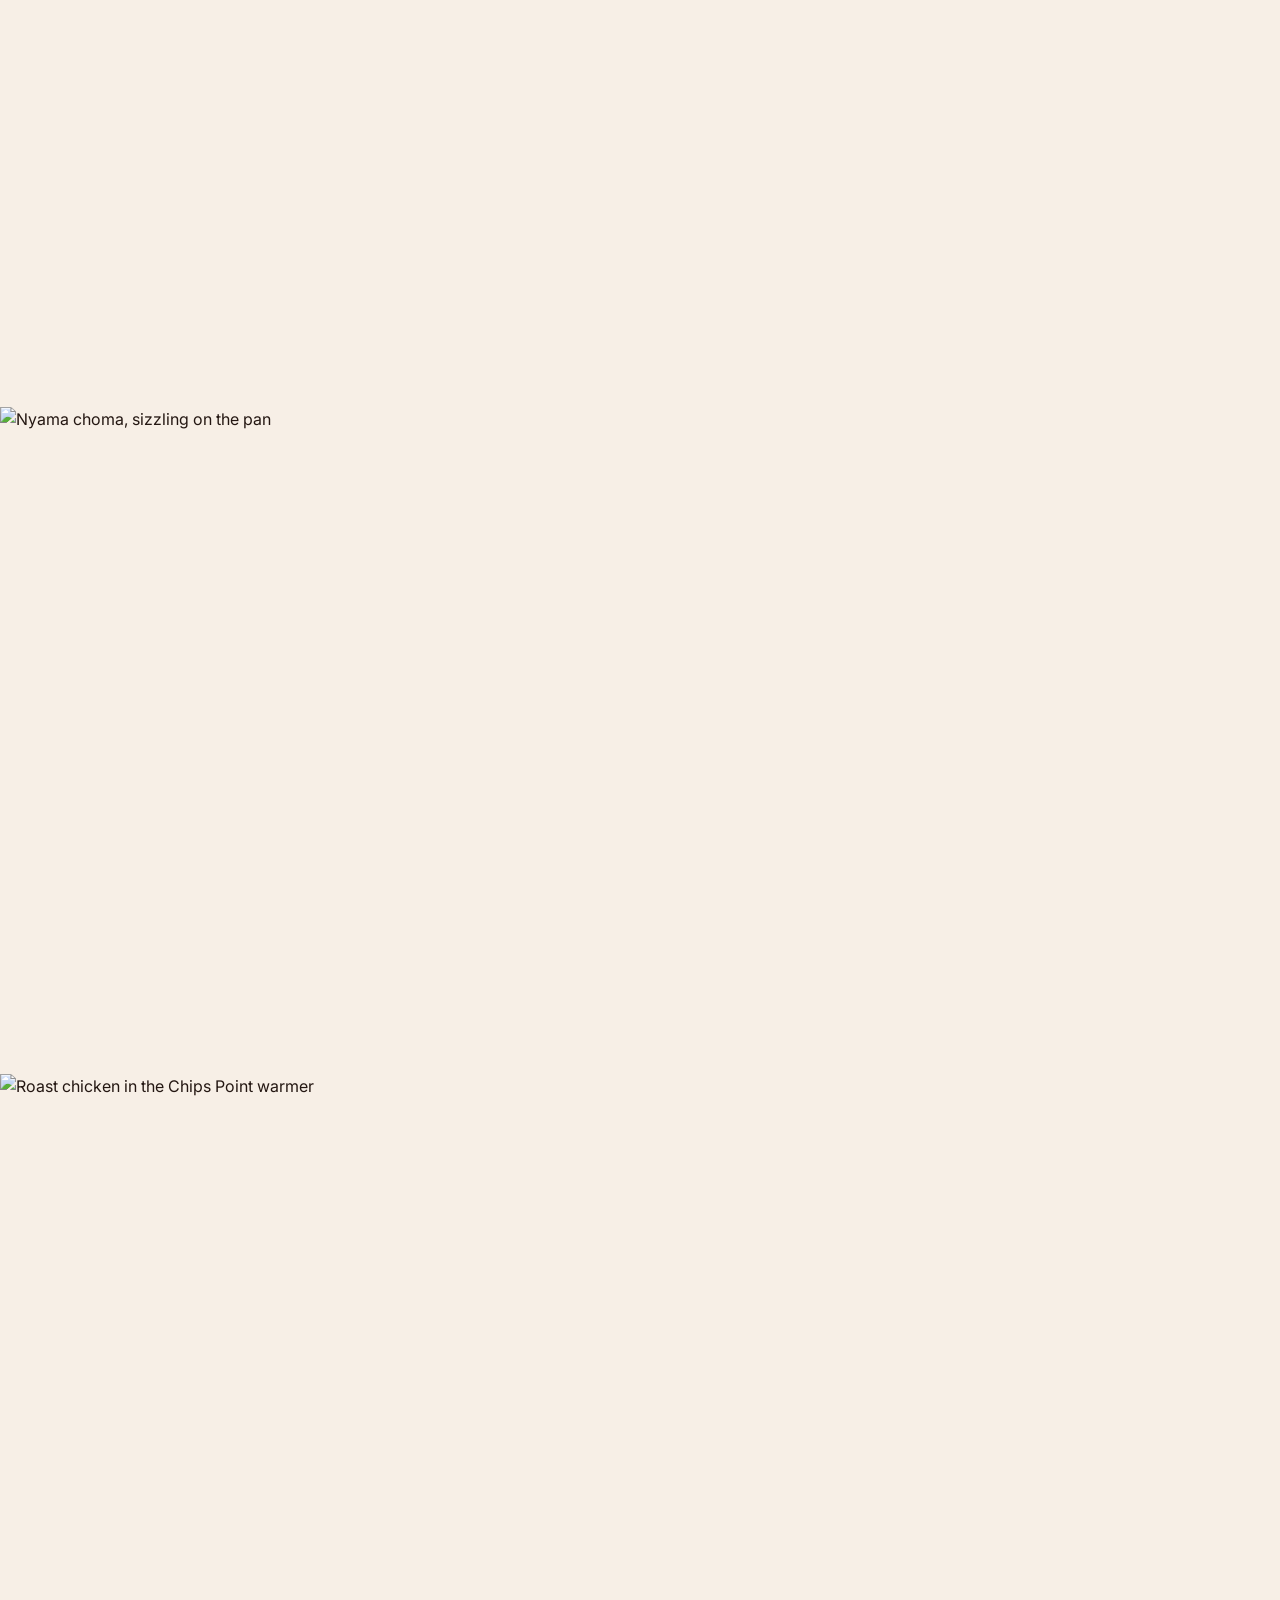
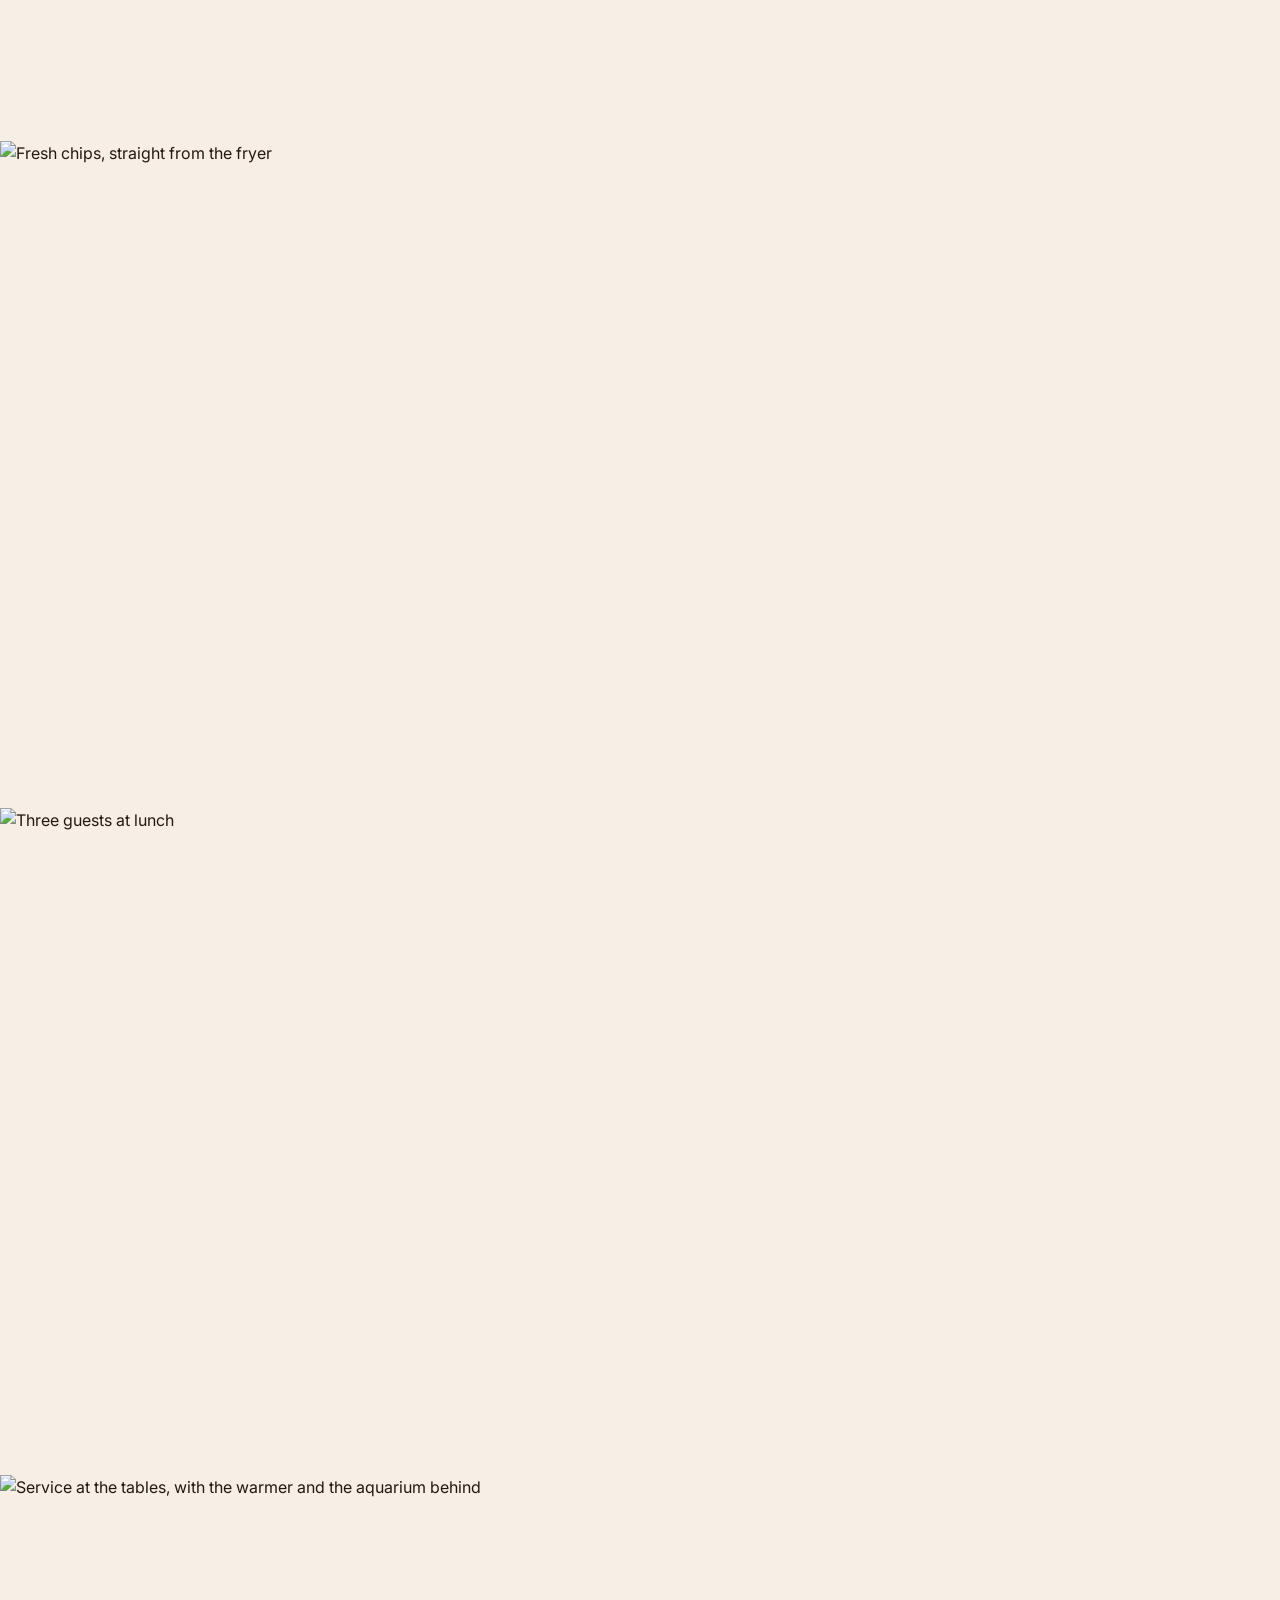
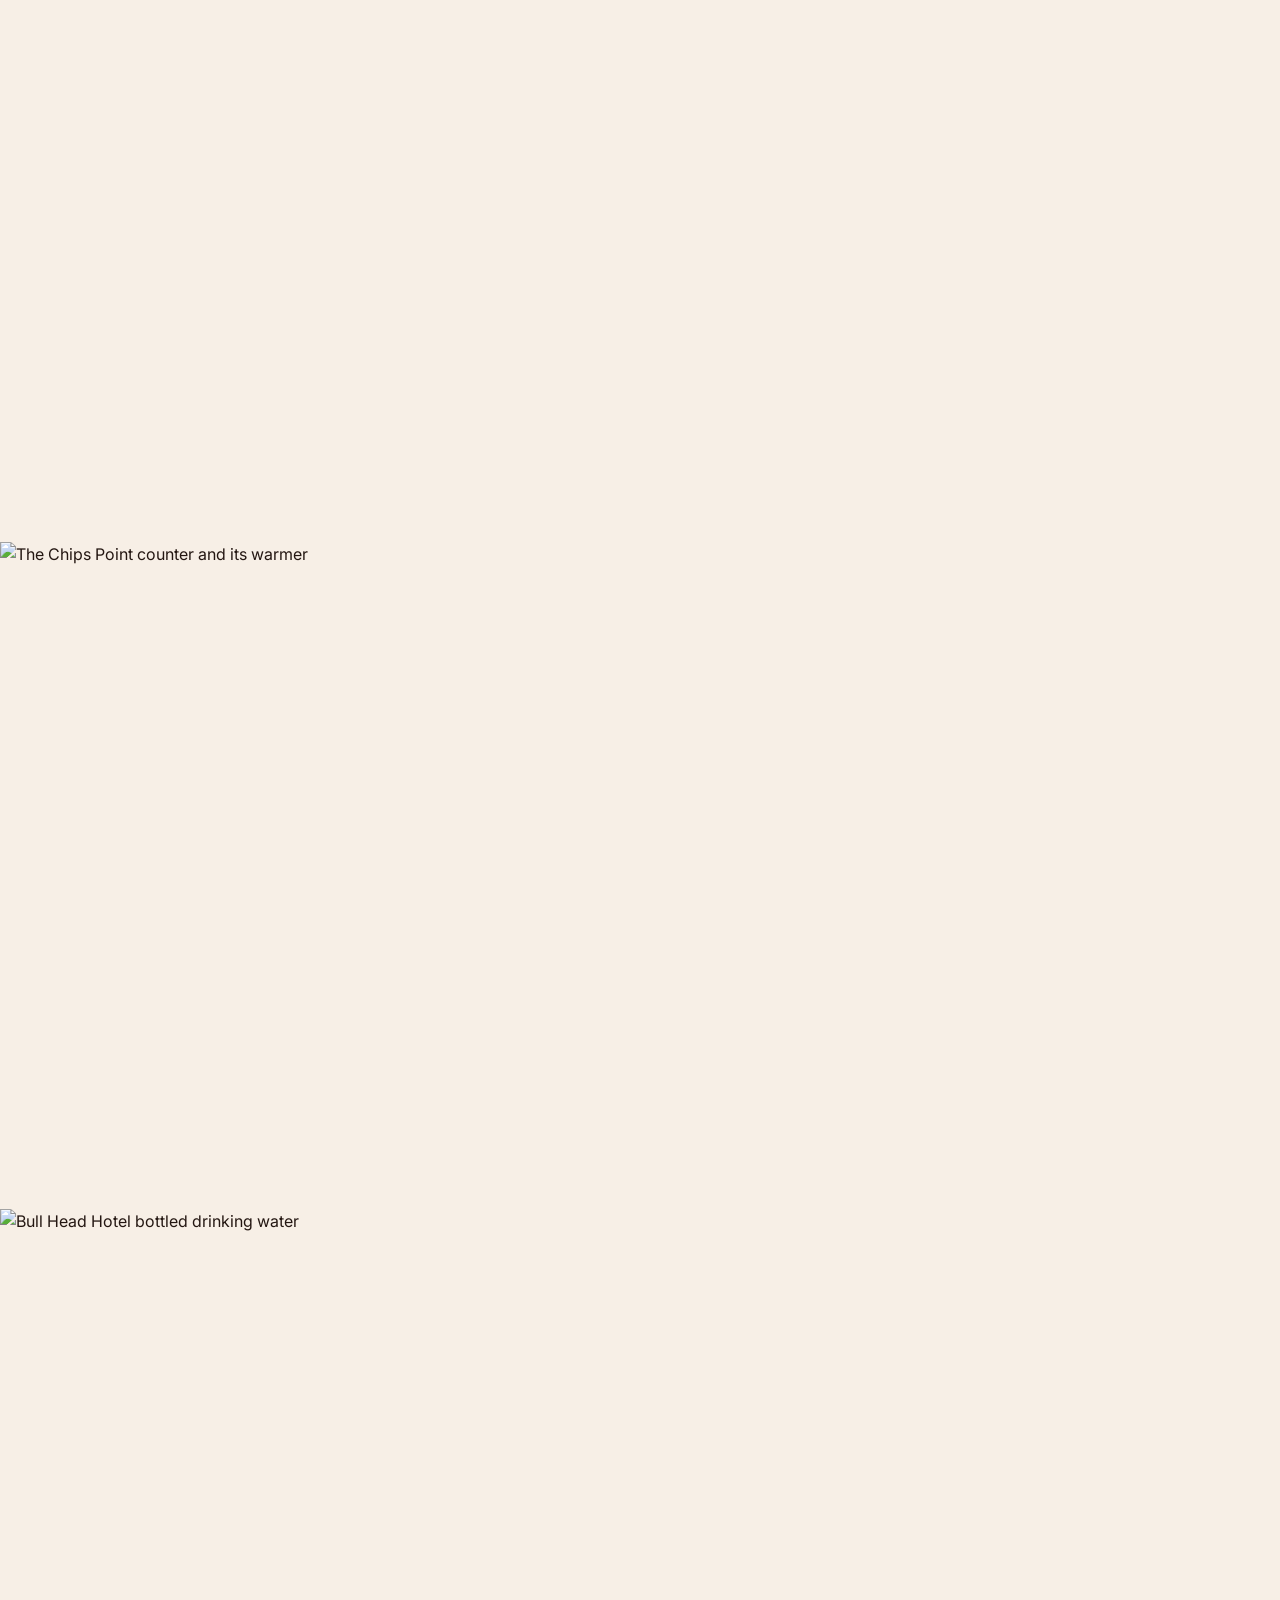
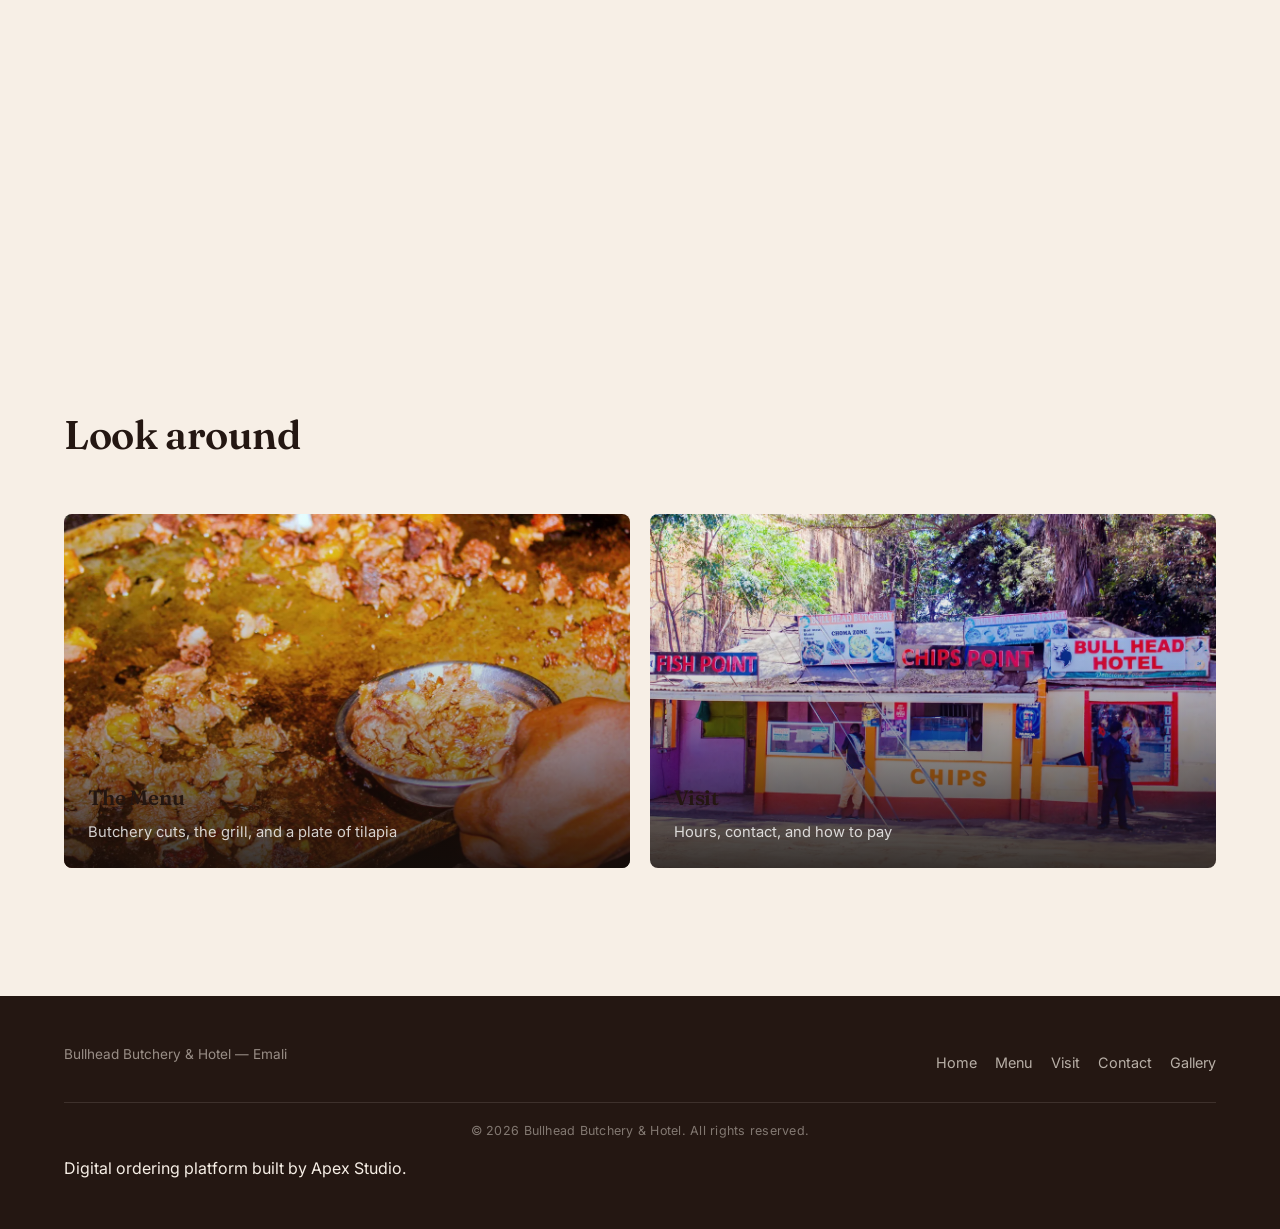
==== commit 4e515248: "Engagement layer: add-to-order feedback, goes-well-with strip, kilo guide, order-ahead line, save/sh" ====
--- a/bullhead-site/index.html
+++ b/bullhead-site/index.html
@@ -33,6 +33,9 @@
 <script src="js/gtag-init.js"></script>
 <link rel="stylesheet" href="/css/stage.css?v=1">
 <link rel="stylesheet" href="/css/depth.css?v=1">
+<meta name="bh-actions" content='{"wa":"https://wa.me/254720707323","tel":"+254720707323","map":"https://www.google.com/maps/search/?api=1&amp;query=Bullhead+Hotel+and+Butchery+Emali"}'>
+<link rel="stylesheet" href="/css/actionbar.css?v=1">
+<link rel="stylesheet" href="/css/engage.css?v=1">
 </head>
 <body>
 <a class="skip-link" href="#top" data-sw="Rukia hadi maudhui makuu">Skip to main content</a>
@@ -108,6 +111,7 @@
     <p class="rn-time">Emali</p>
     <p class="rn-line"></p>
     <a class="rn-cta" href="/menu">See the menu</a>
+    <p class="rn-ahead" data-sw="Uko safarini? Agiza kwa simu kabla hujafika, chakula kikusubiri kaunta.">On the road? Order from your phone before you arrive, so it is waiting at the counter. <a href="/menu">Order ahead</a></p>
   </section>
 
   <!-- CONDENSED STORY -->
@@ -343,5 +347,7 @@
 <script src="/js/stage.js?v=1"></script>
 <script defer src="/js/hero.js?v=1"></script>
 <script defer src="/js/depth.js?v=1"></script>
+<script defer src="/js/actionbar.js?v=1"></script>
+<script src="/js/engage.js?v=1"></script>
 </body>
 </html>
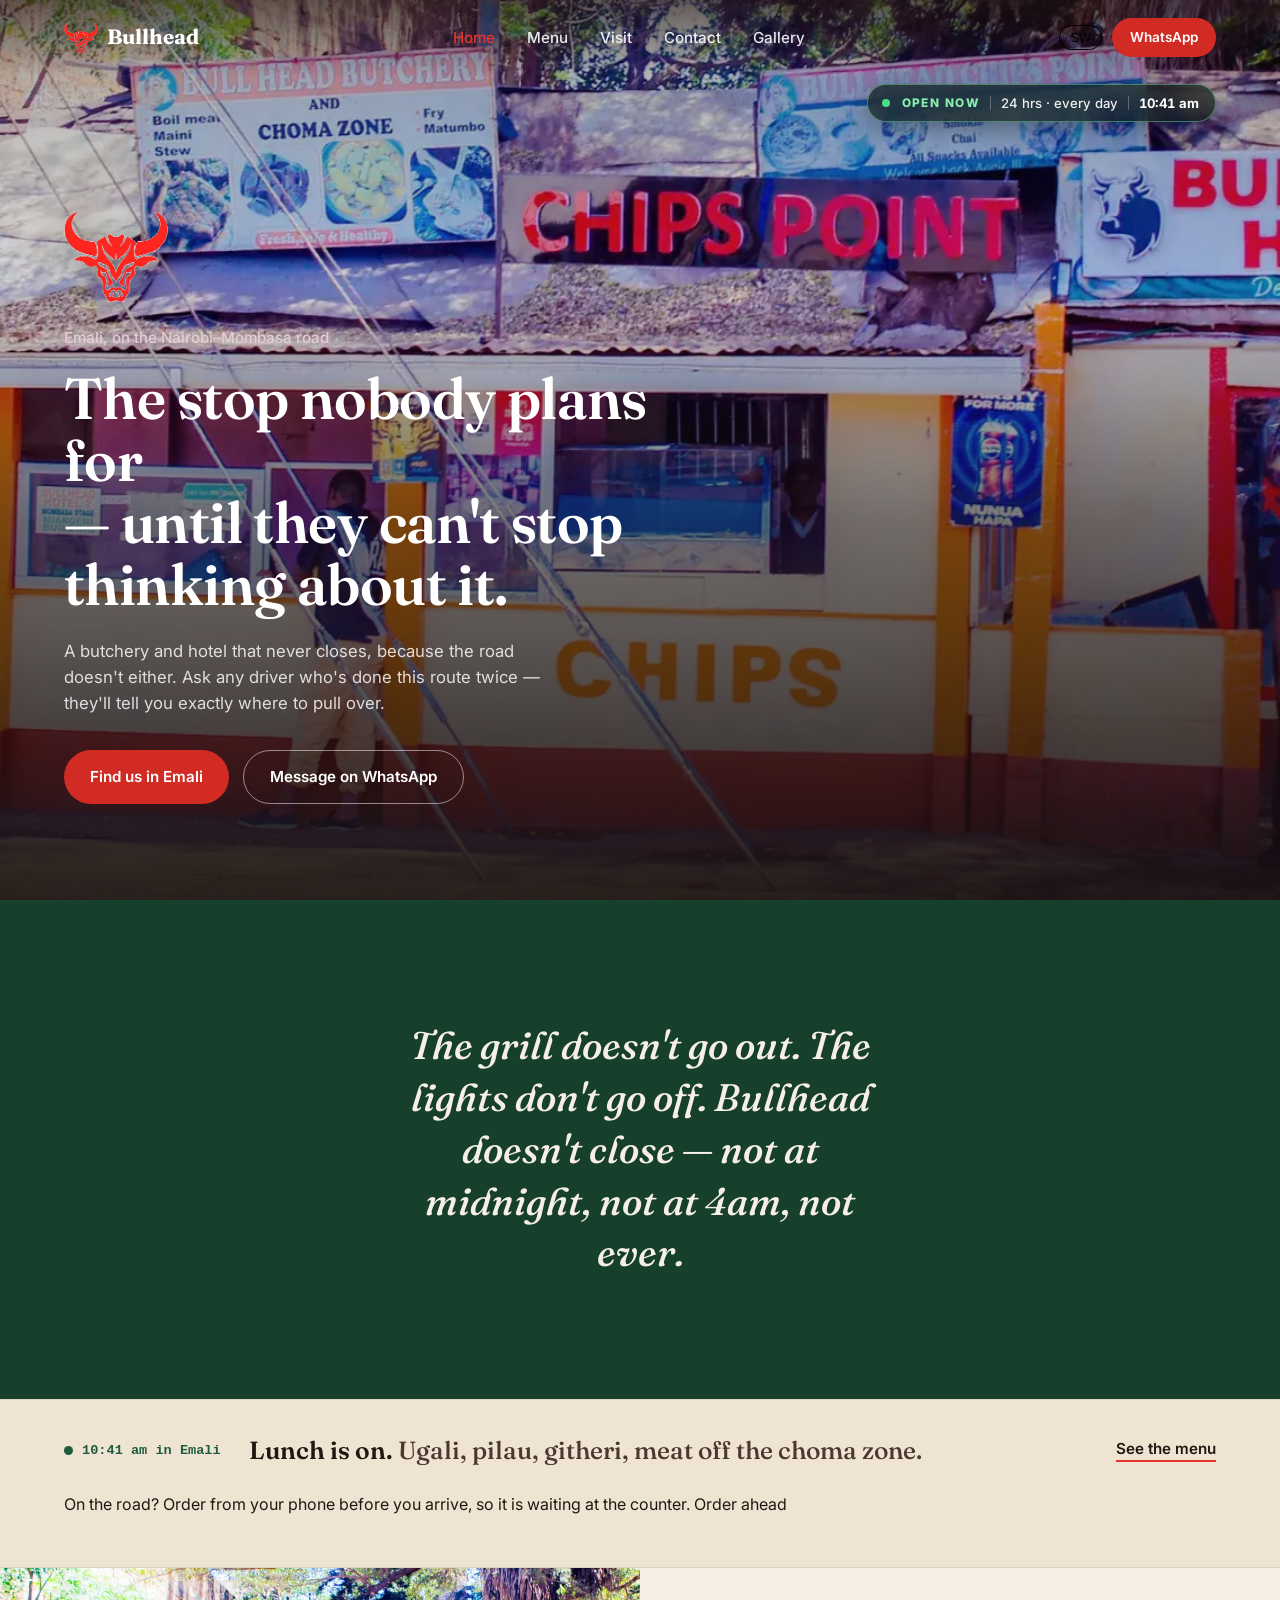
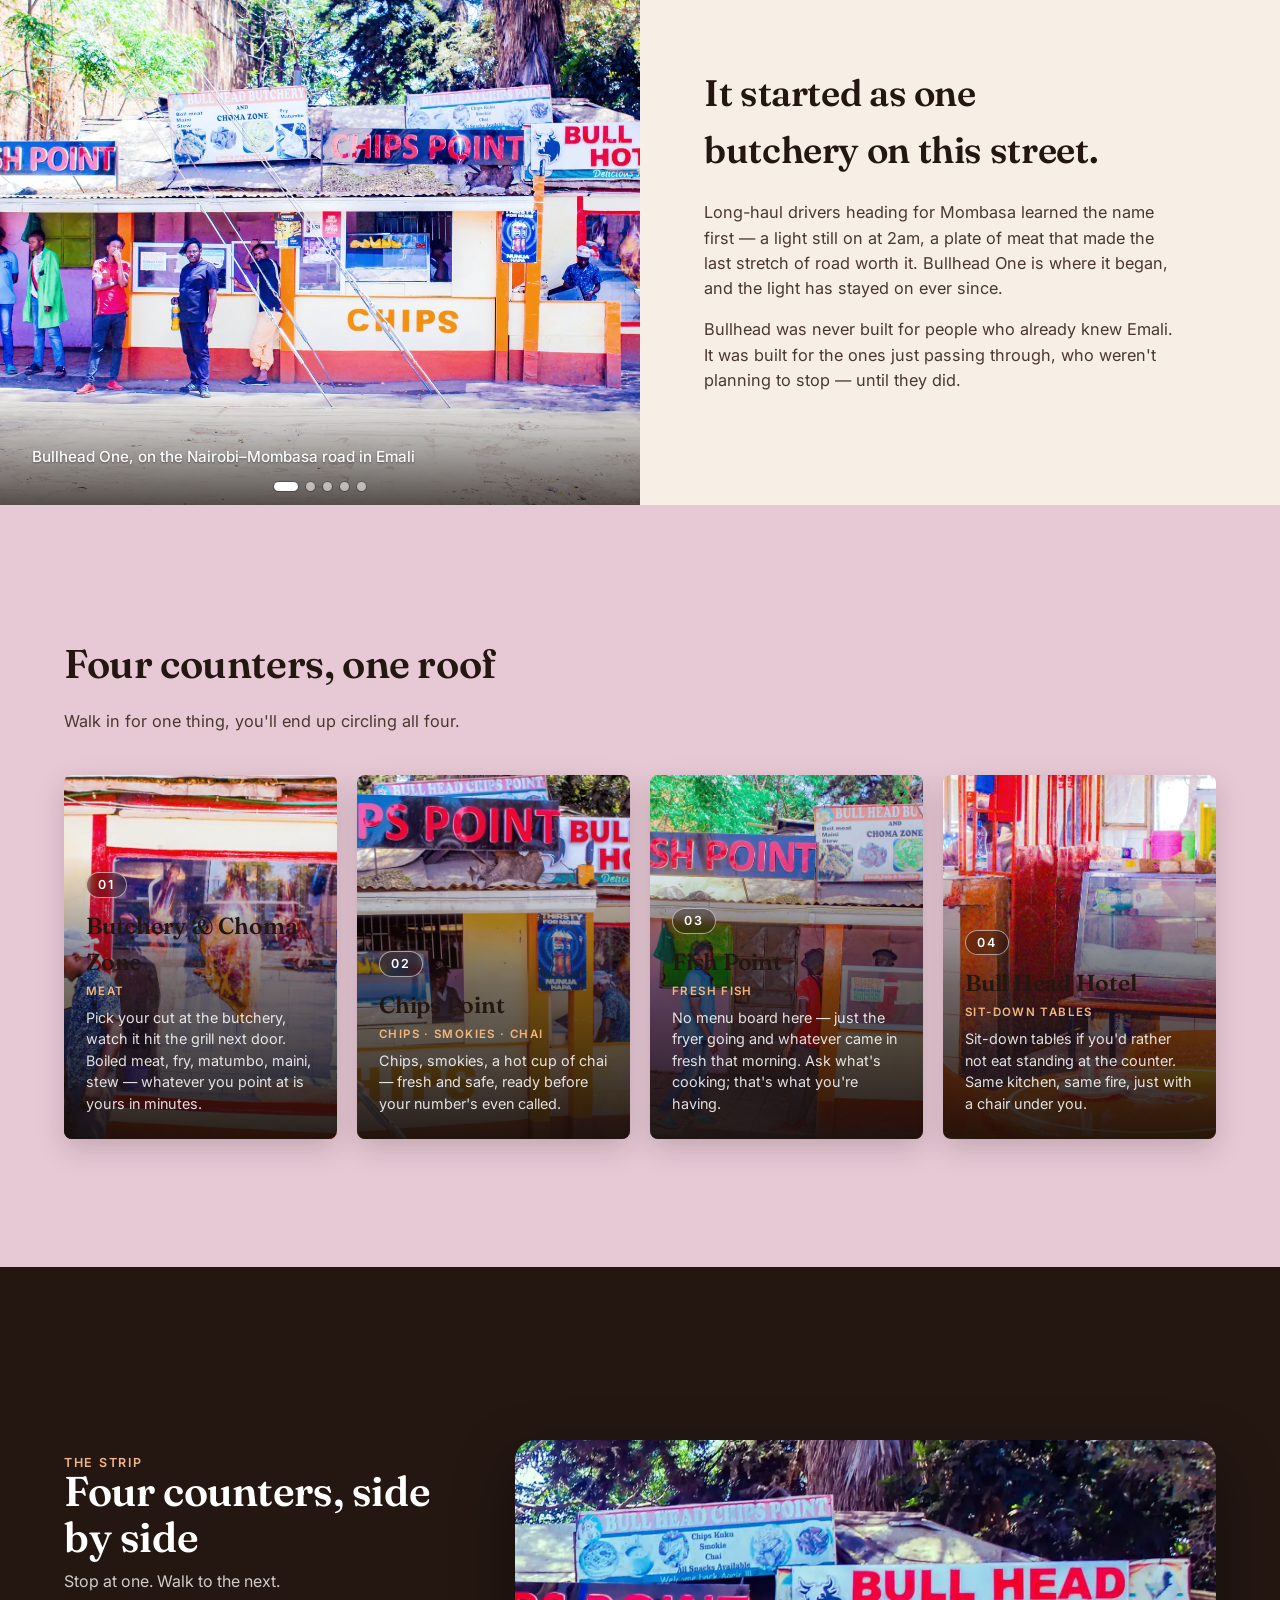
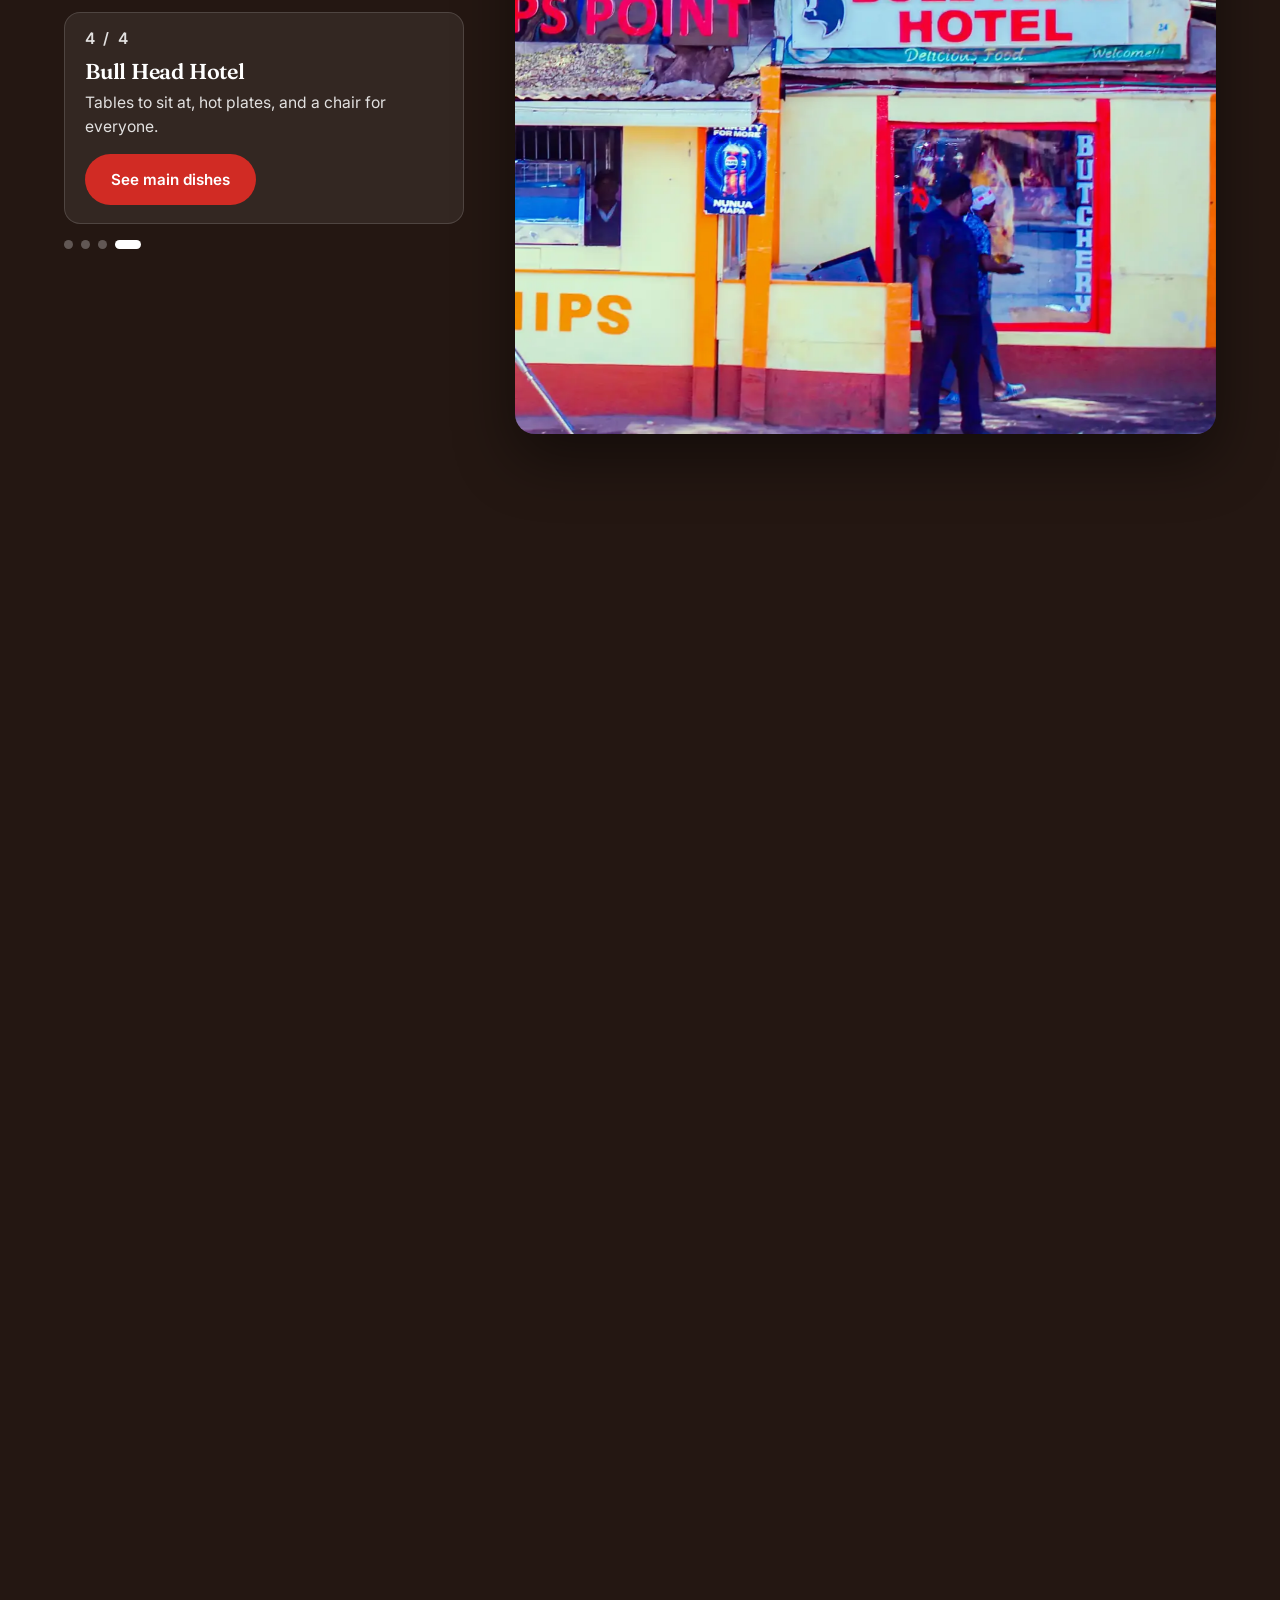
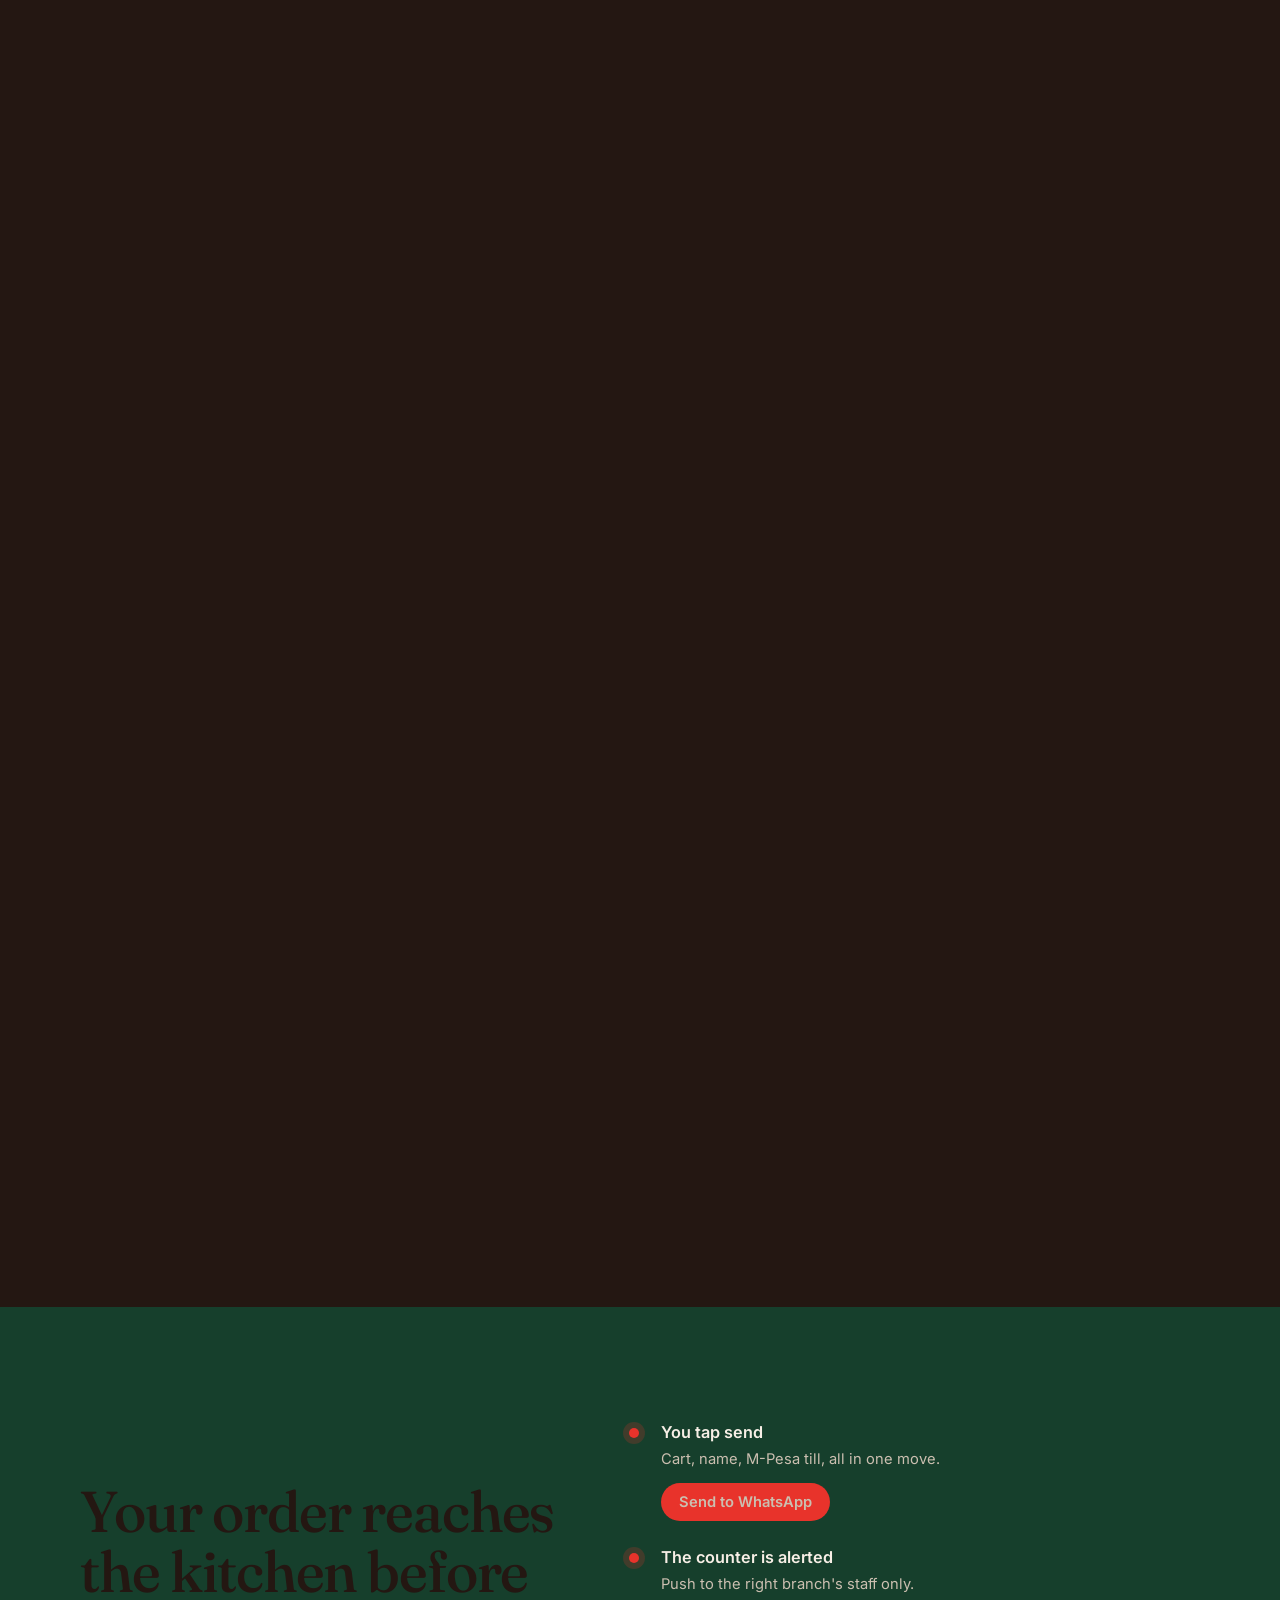
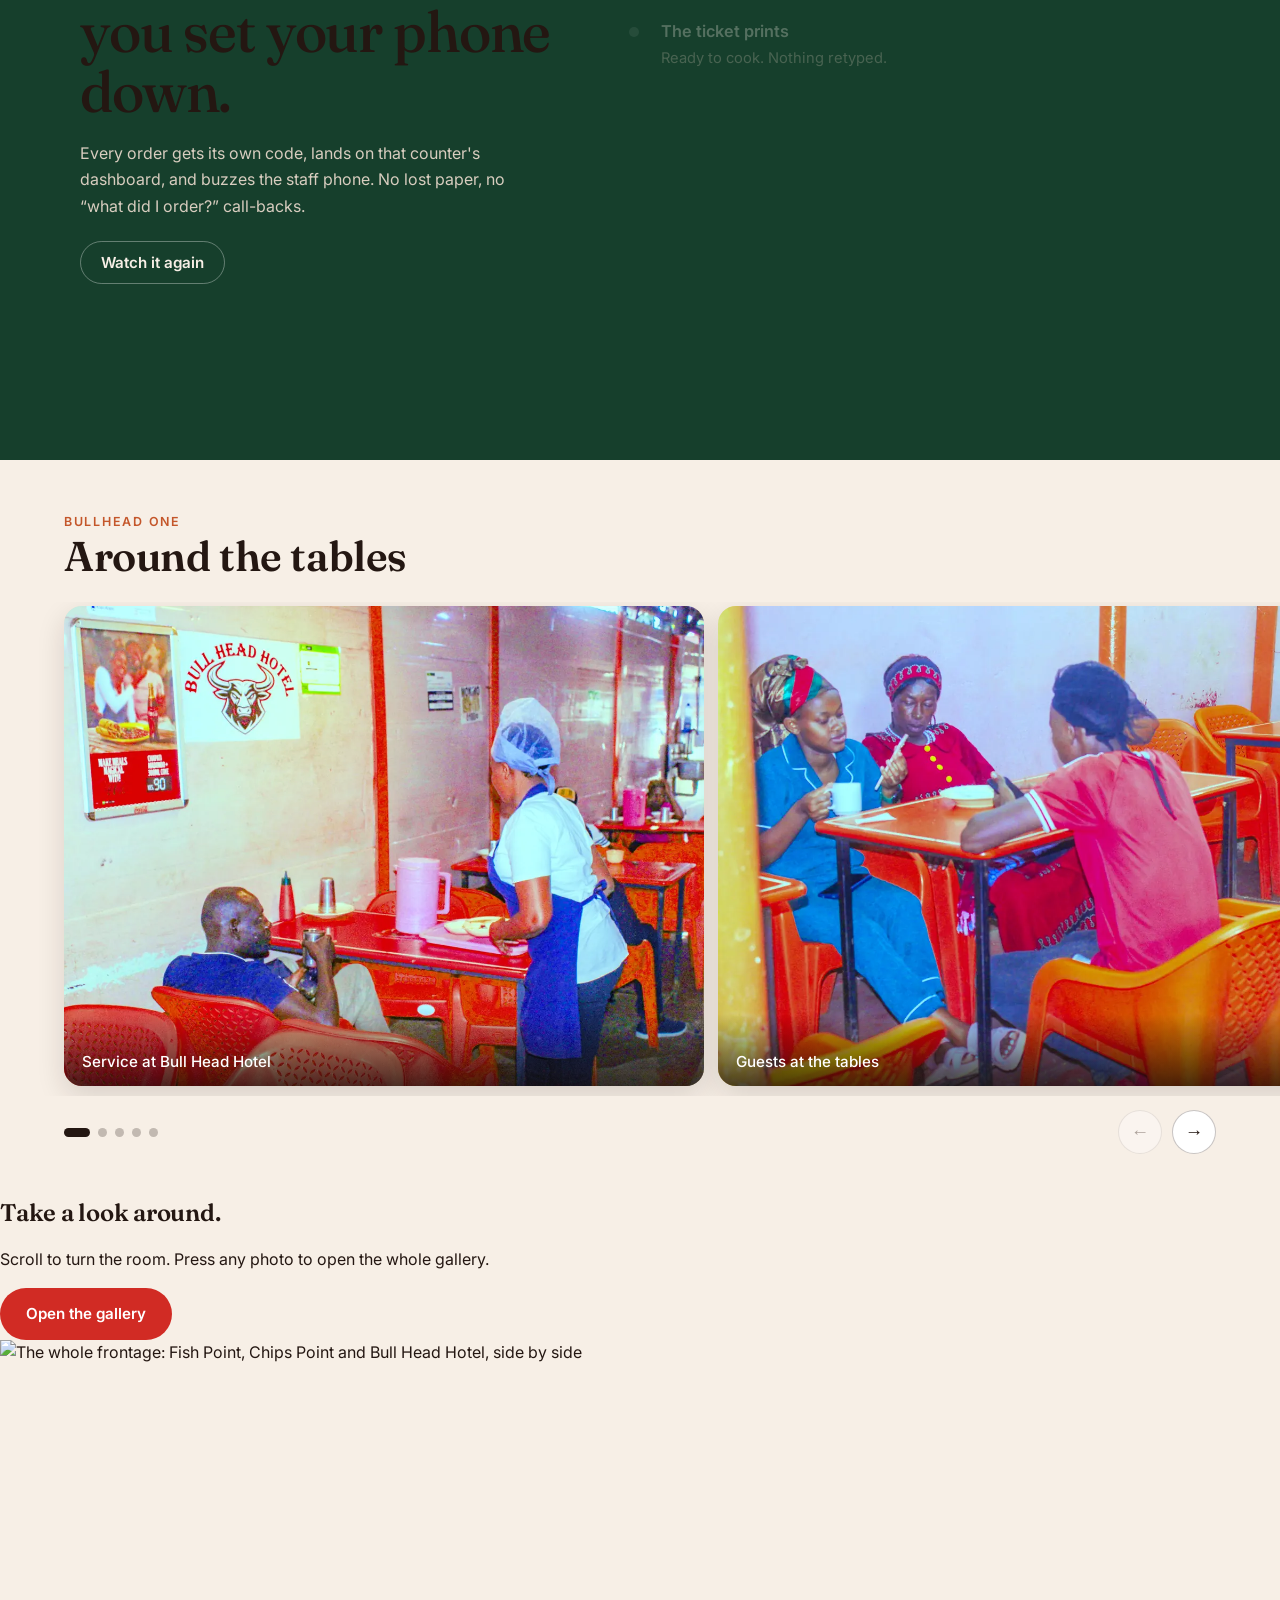
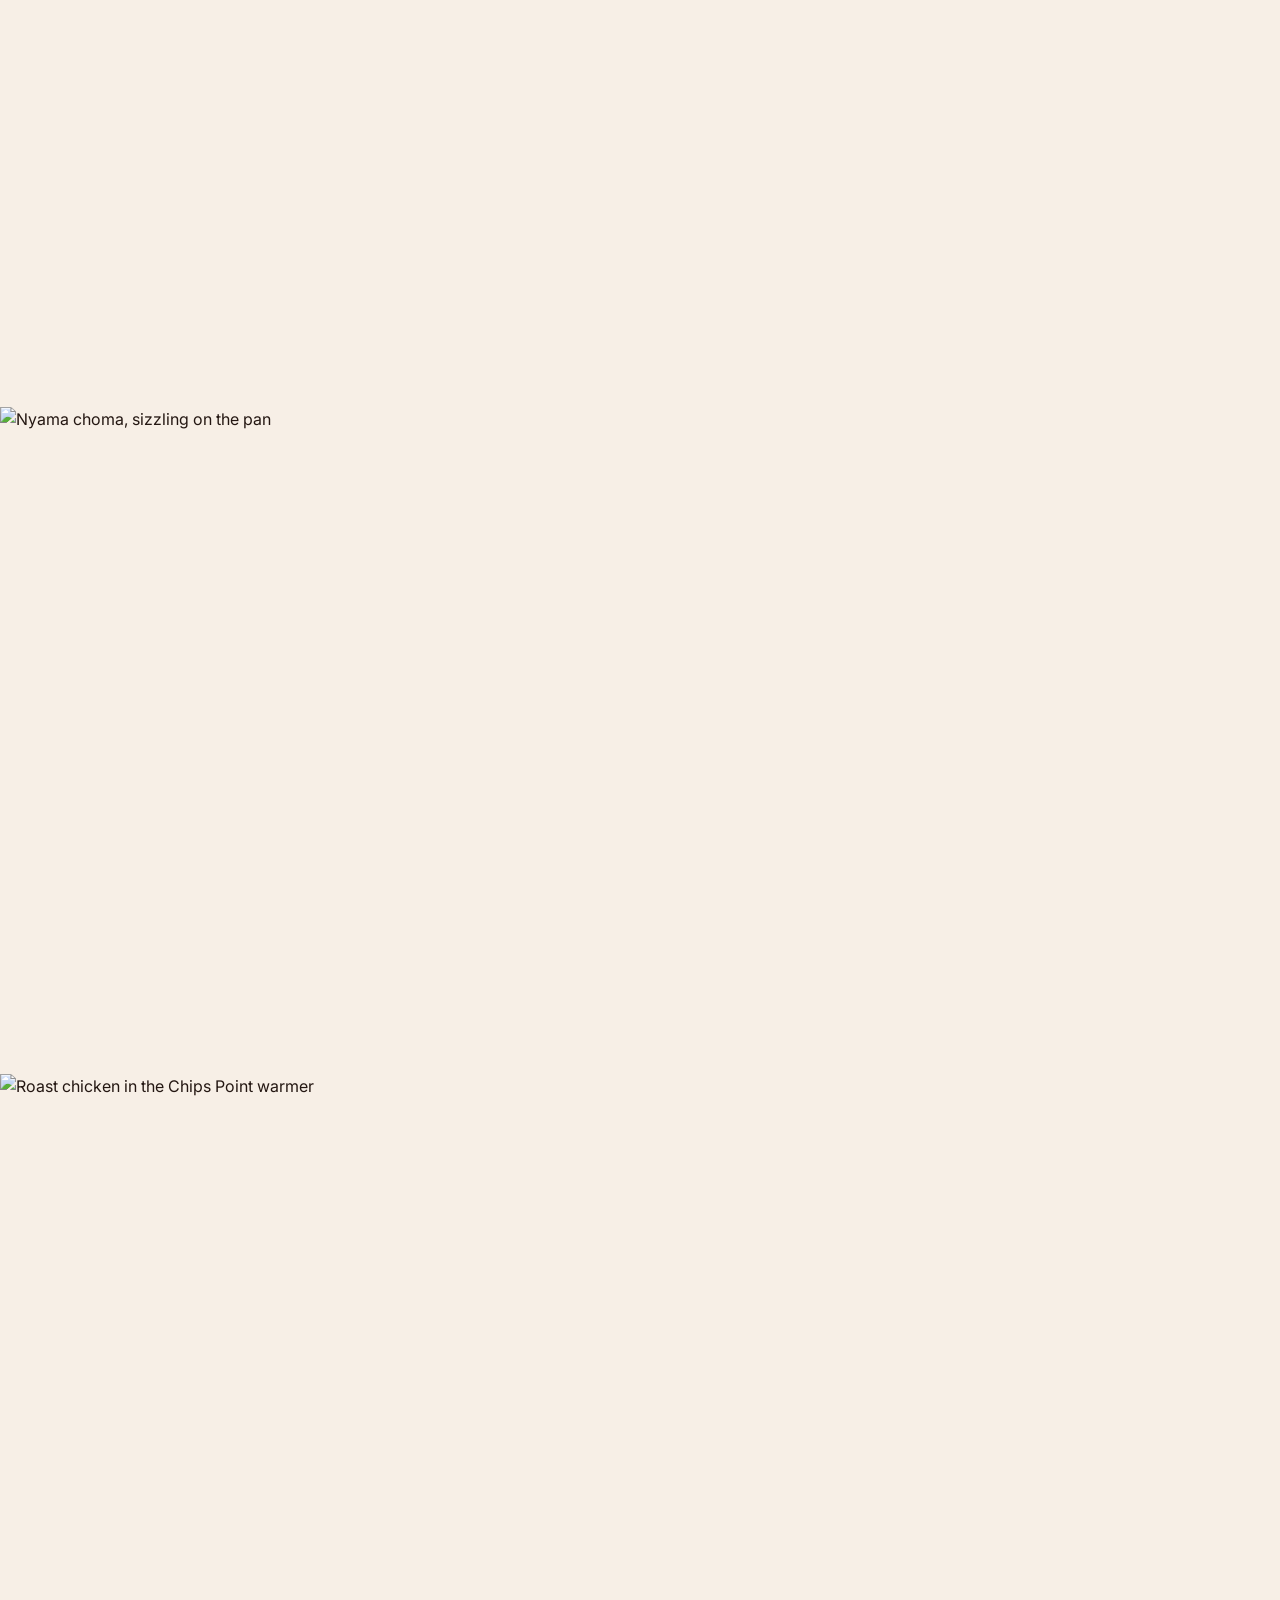
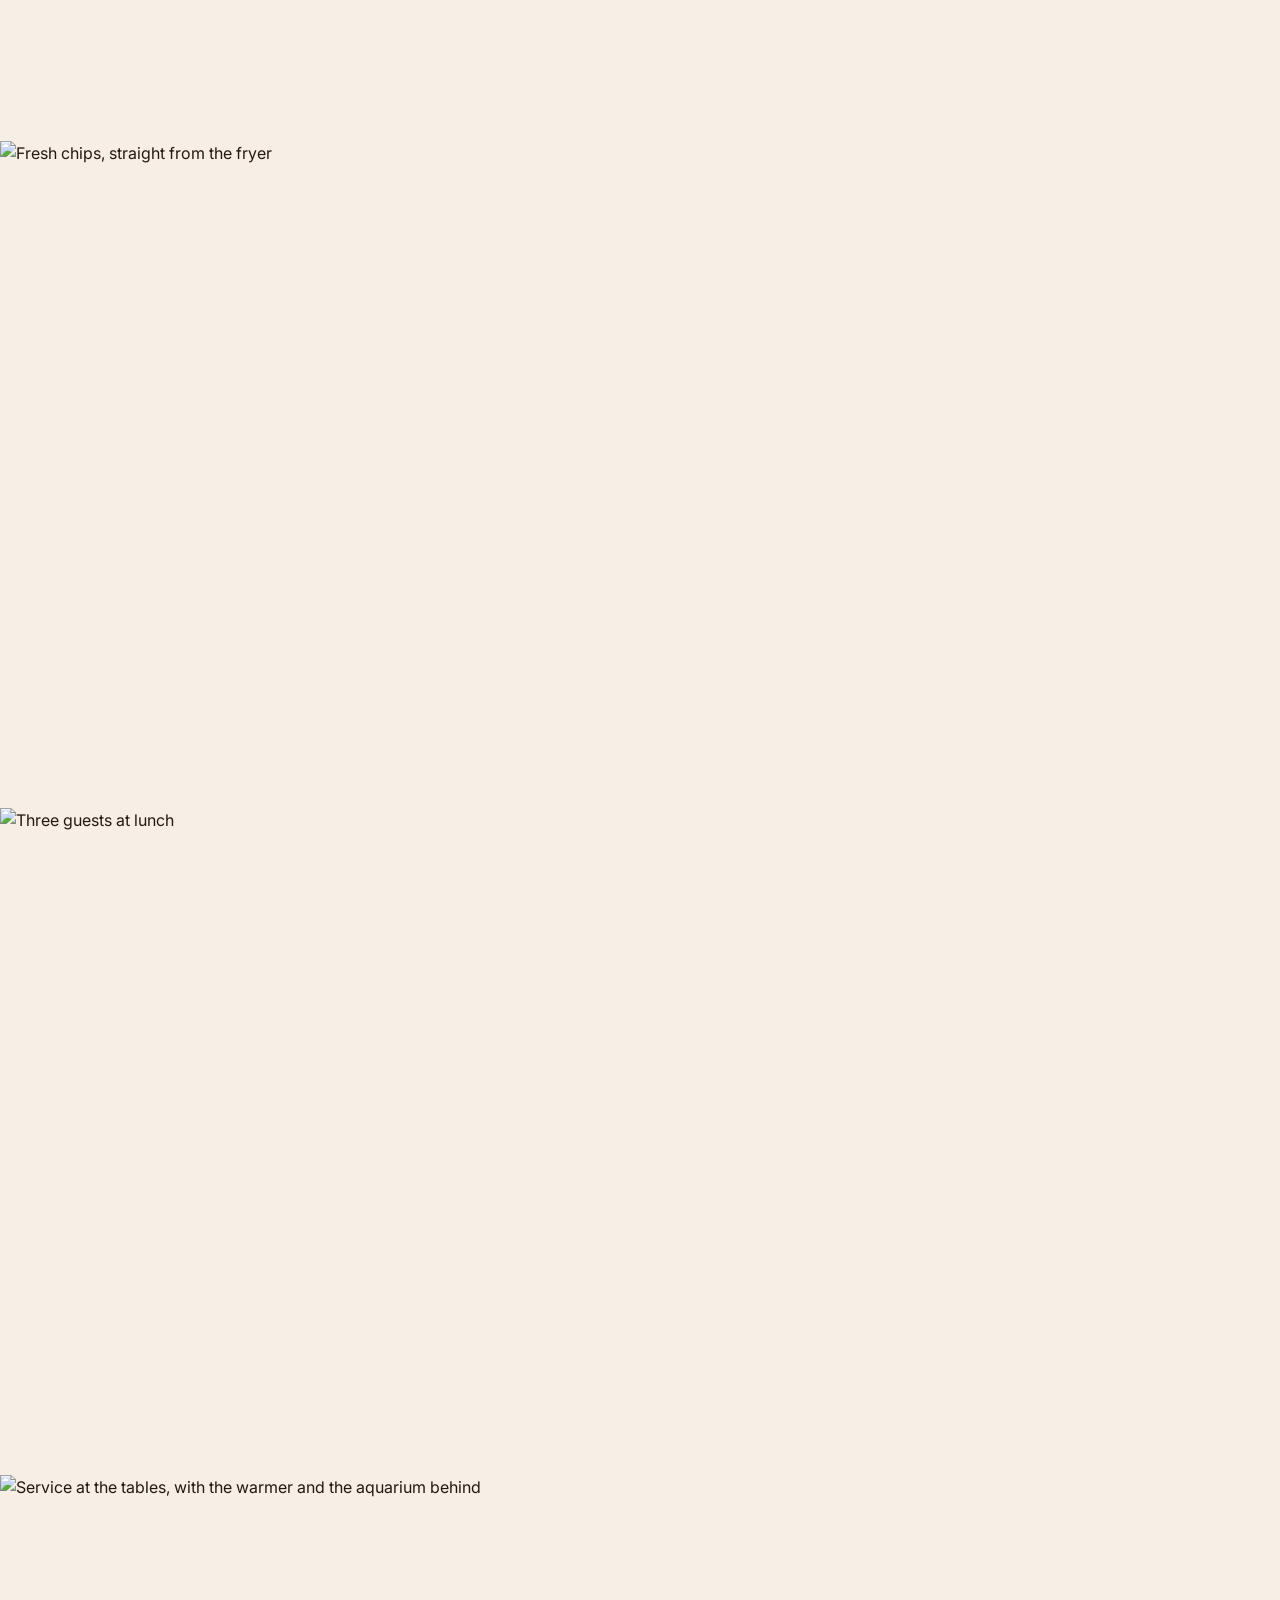
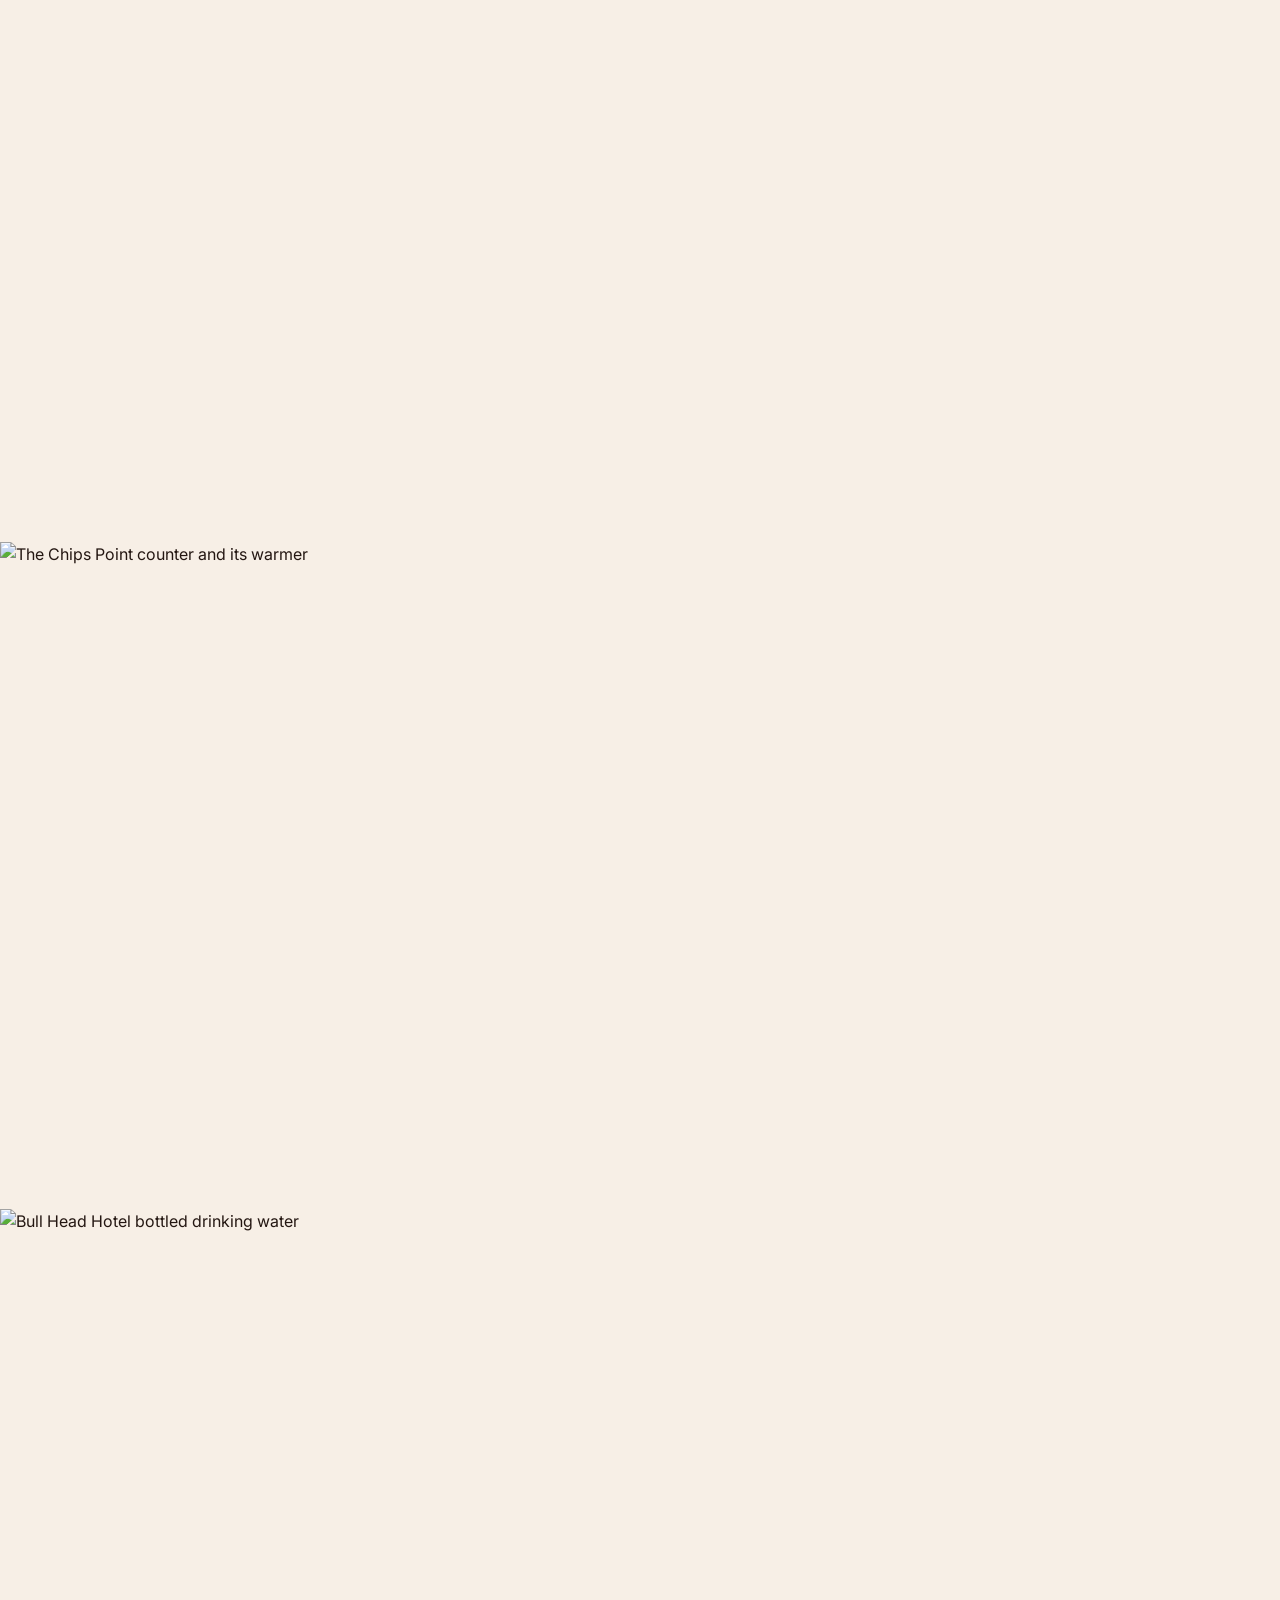
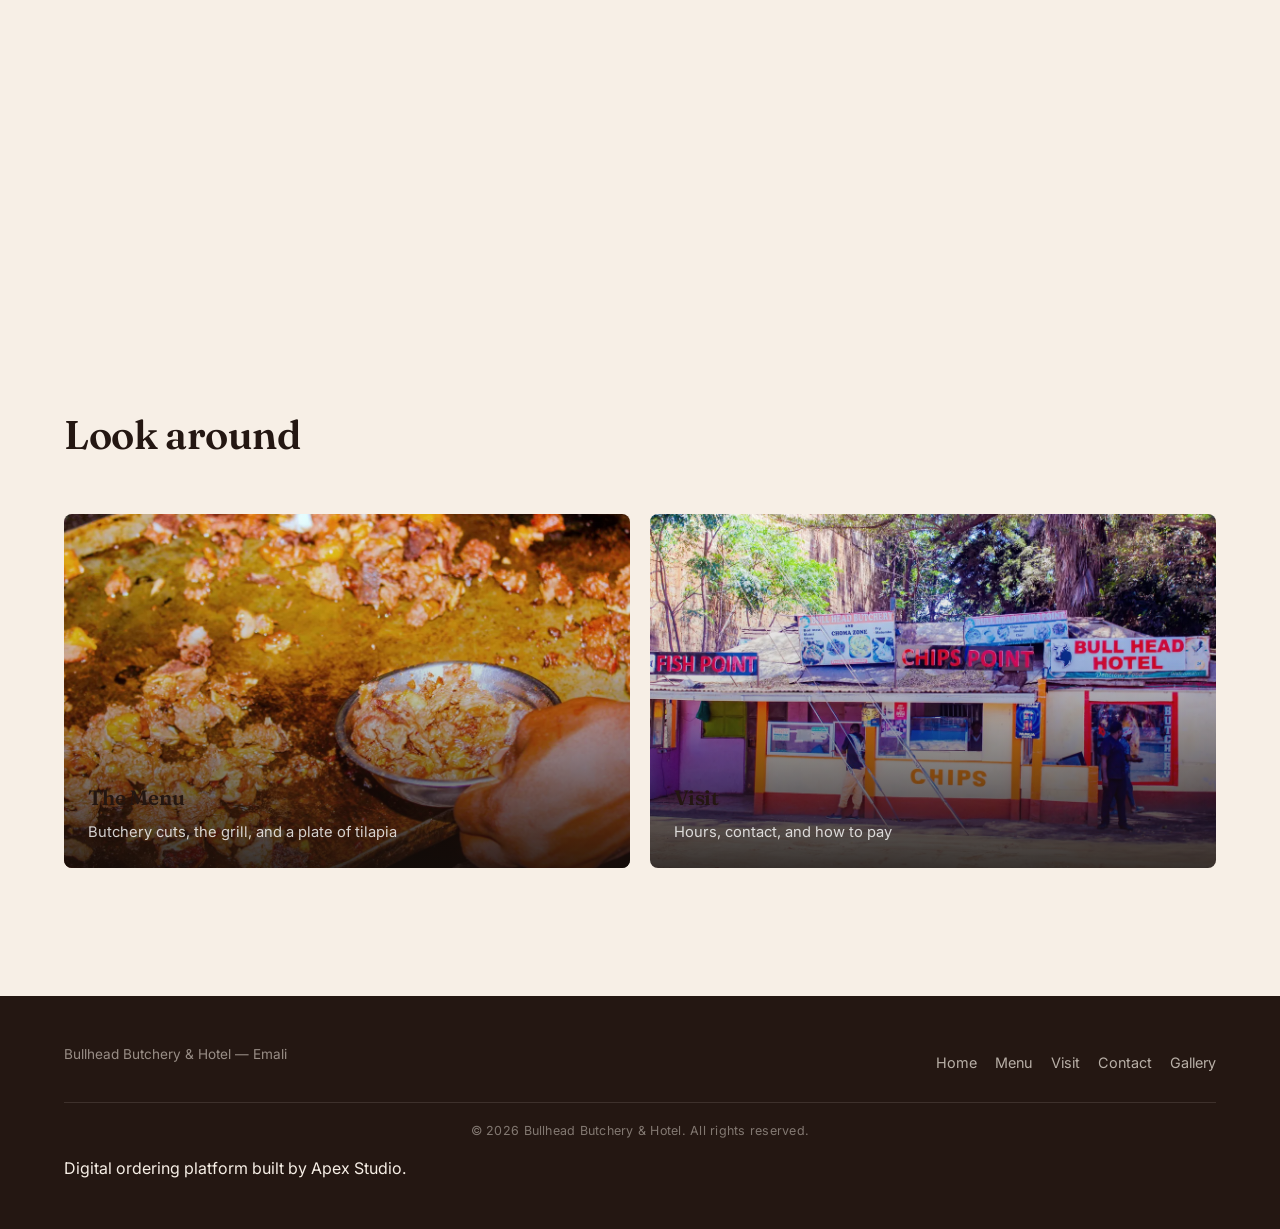
==== commit 9c538f43: "Always-on greeting strip: greetings, Kenyan holidays, Easter, new month; owner updates still win js/" ====
--- a/bullhead-site/index.html
+++ b/bullhead-site/index.html
@@ -337,6 +337,7 @@
 <script src="https://cdn.jsdelivr.net/npm/gsap@3.12.5/dist/ScrollTrigger.min.js"></script>
 <script src="https://cdn.jsdelivr.net/npm/@studio-freight/lenis@1.0.42/dist/lenis.min.js"></script>
 <script src="js/cart.js"></script>
+<script src="/js/greeting-strip.js?v=1"></script>
 <script src="js/main.js?v=13"></script>
 <script src="js/relay.js?v=2"></script>
 <script src="js/rightnow.js?v=1"></script>
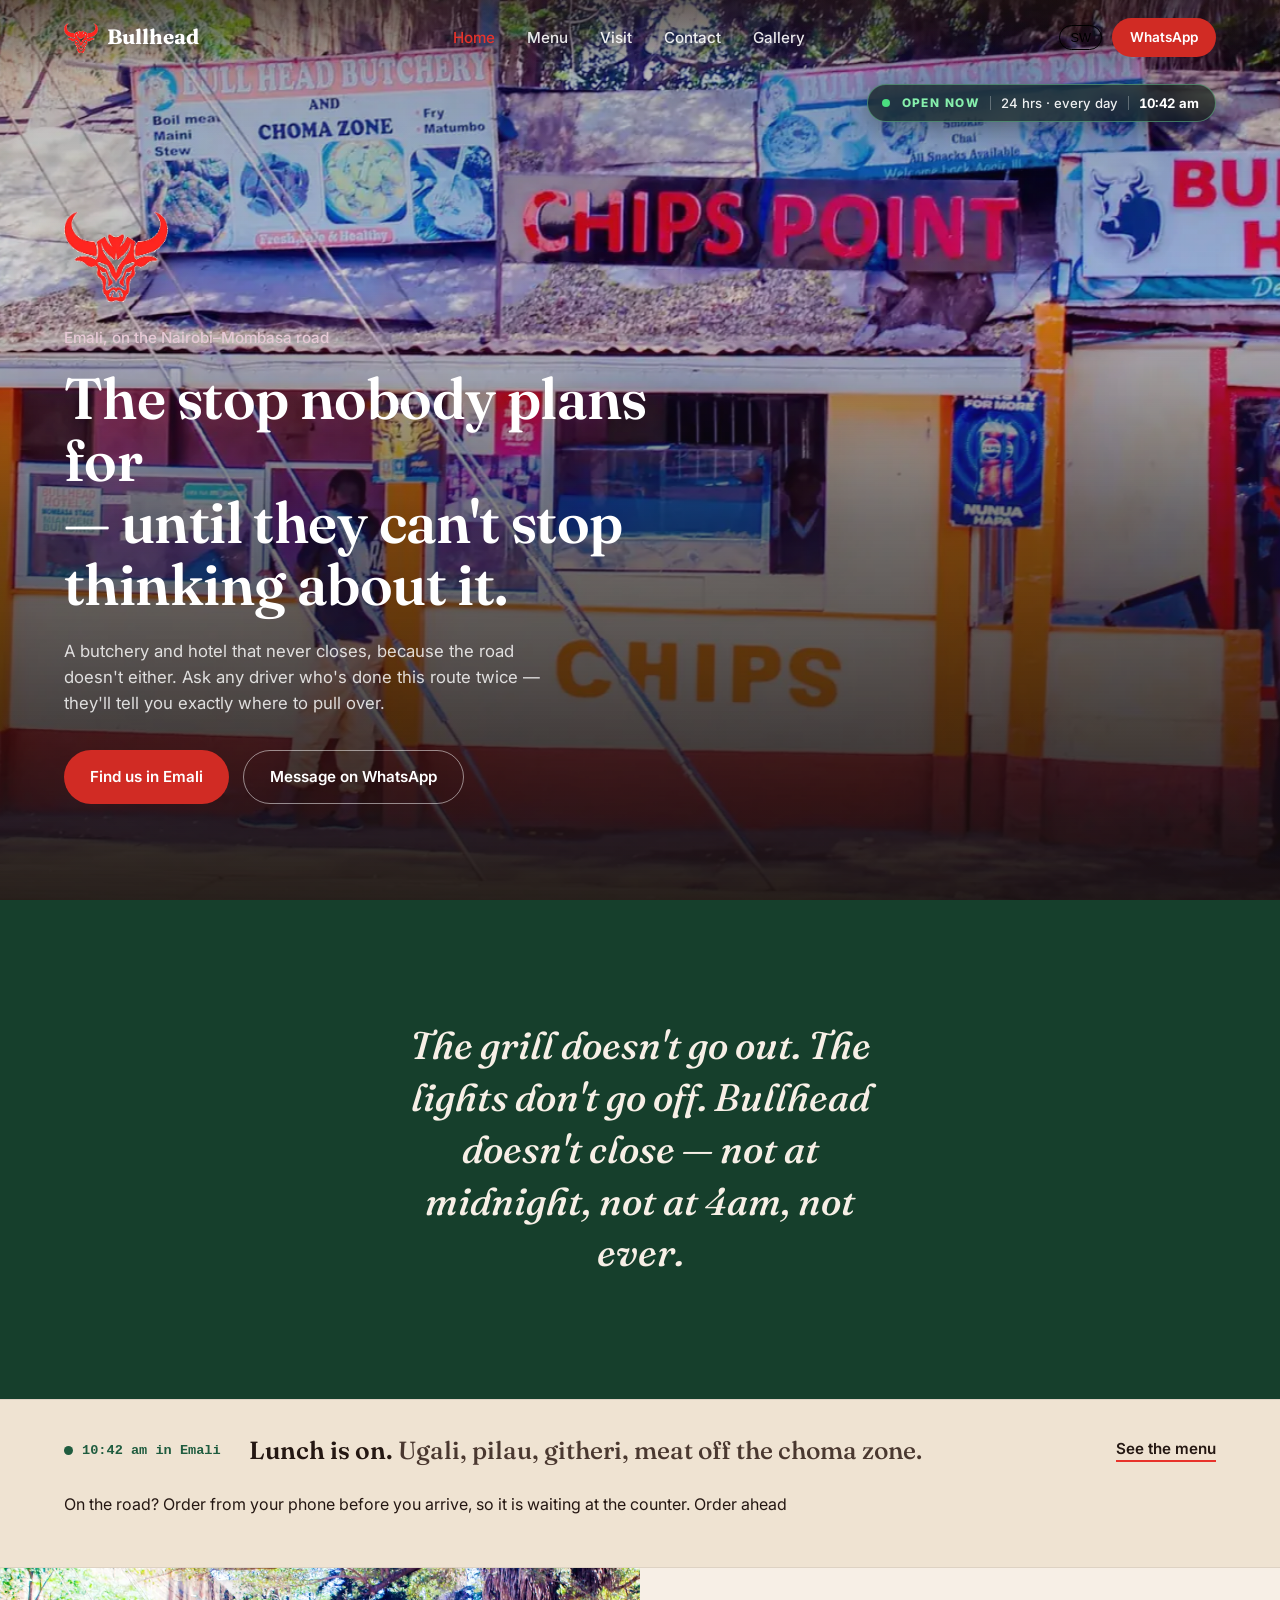
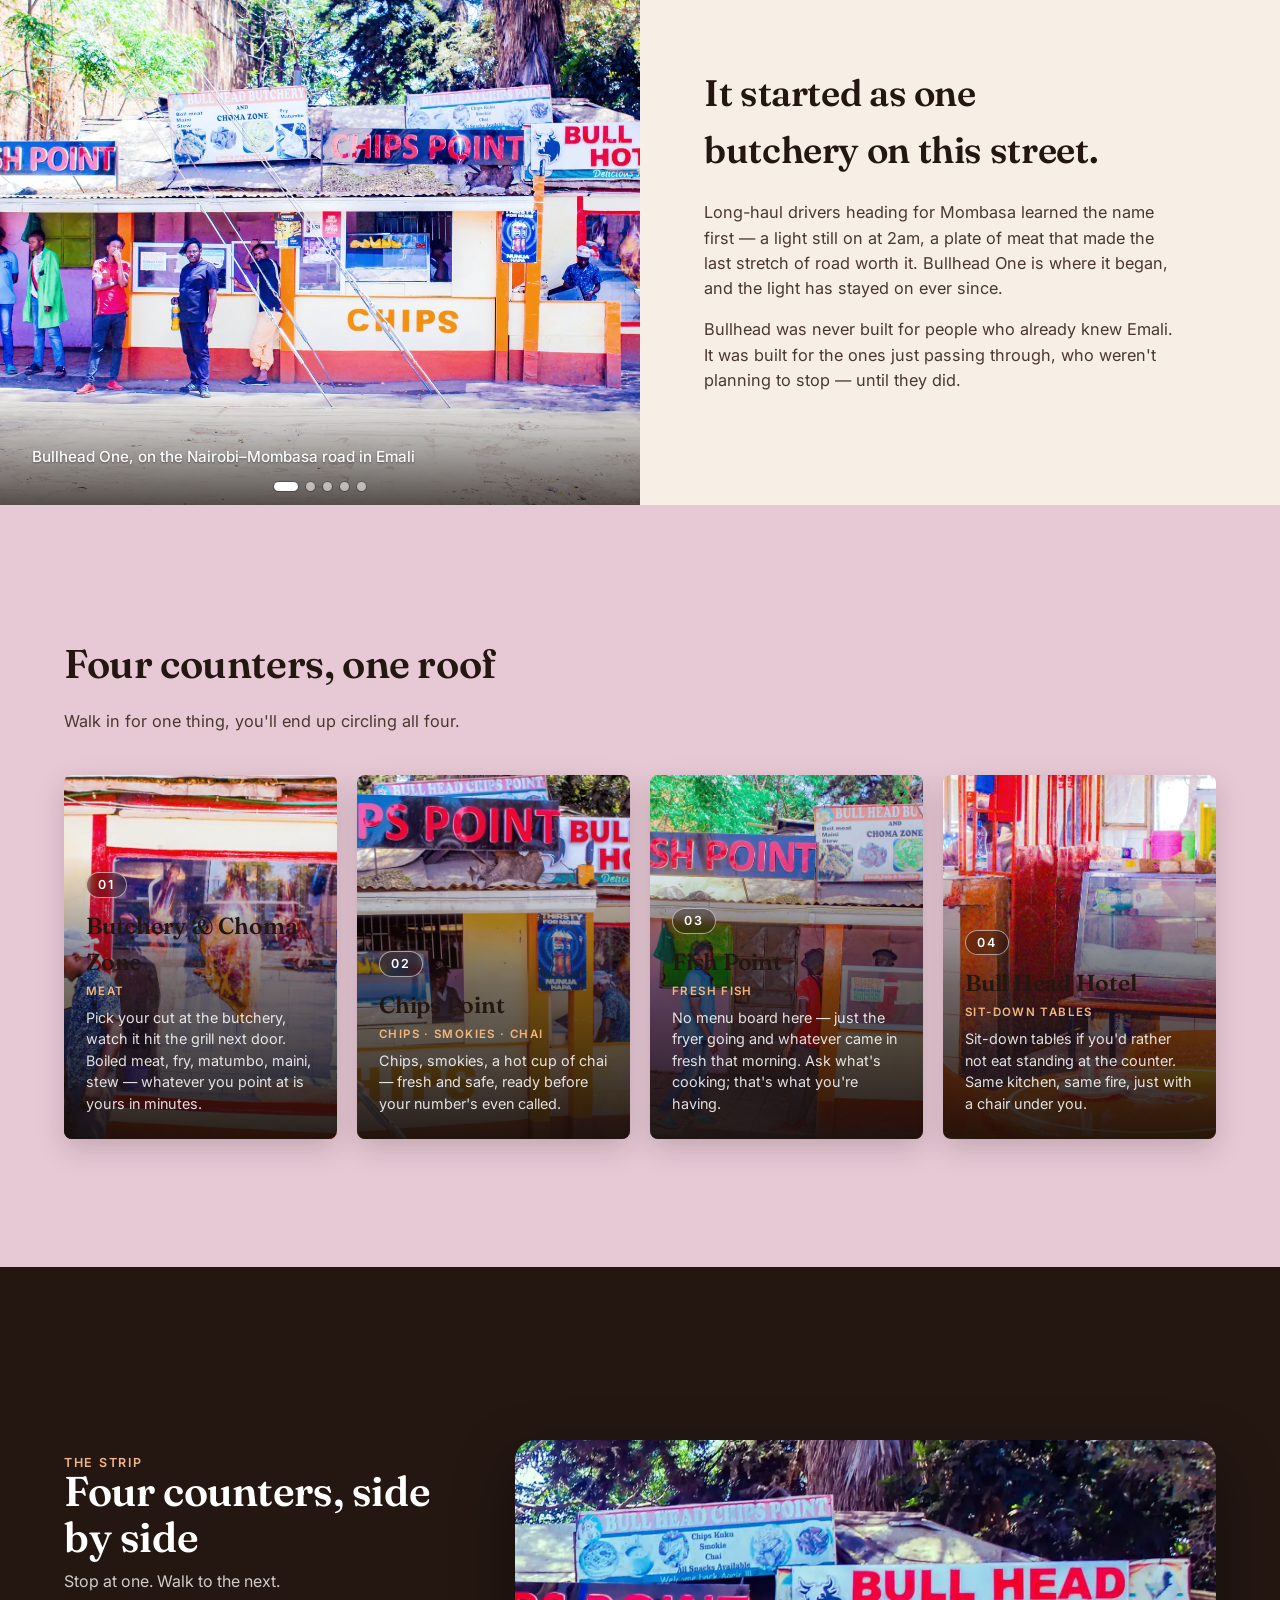
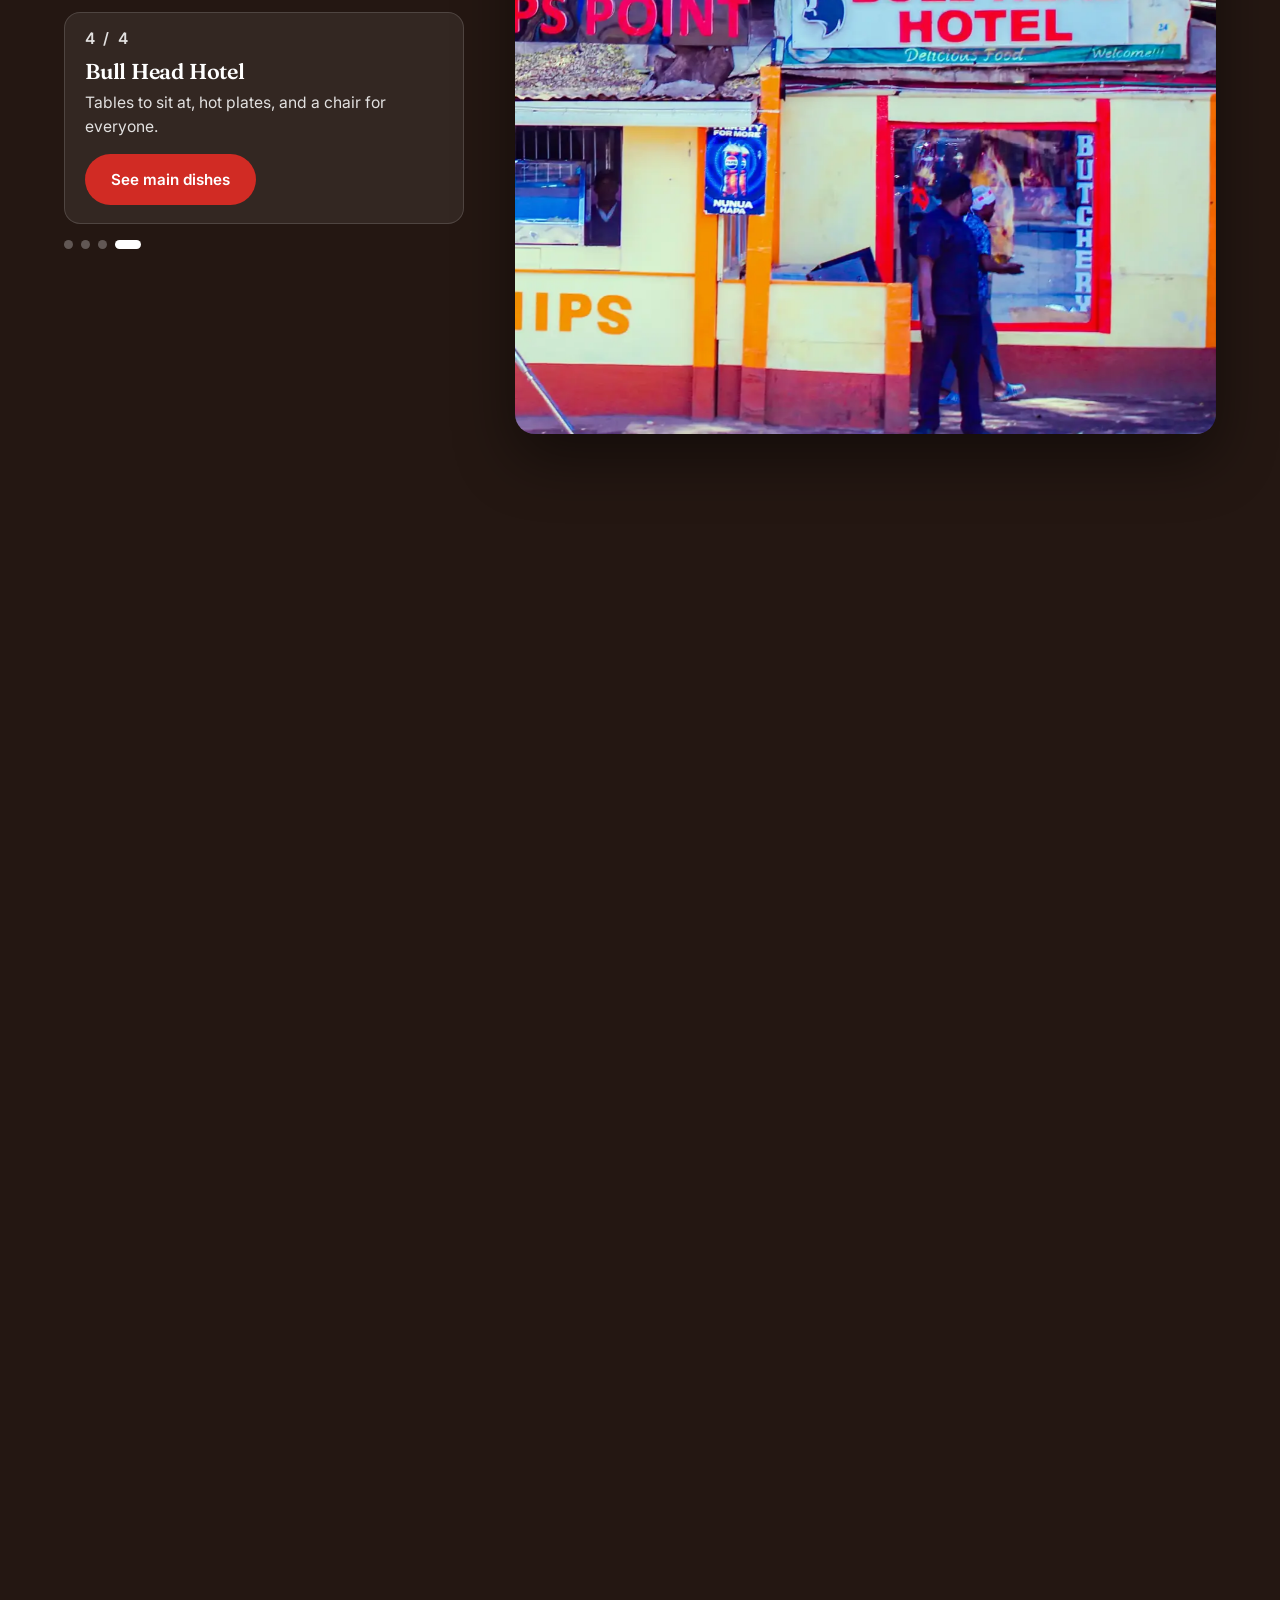
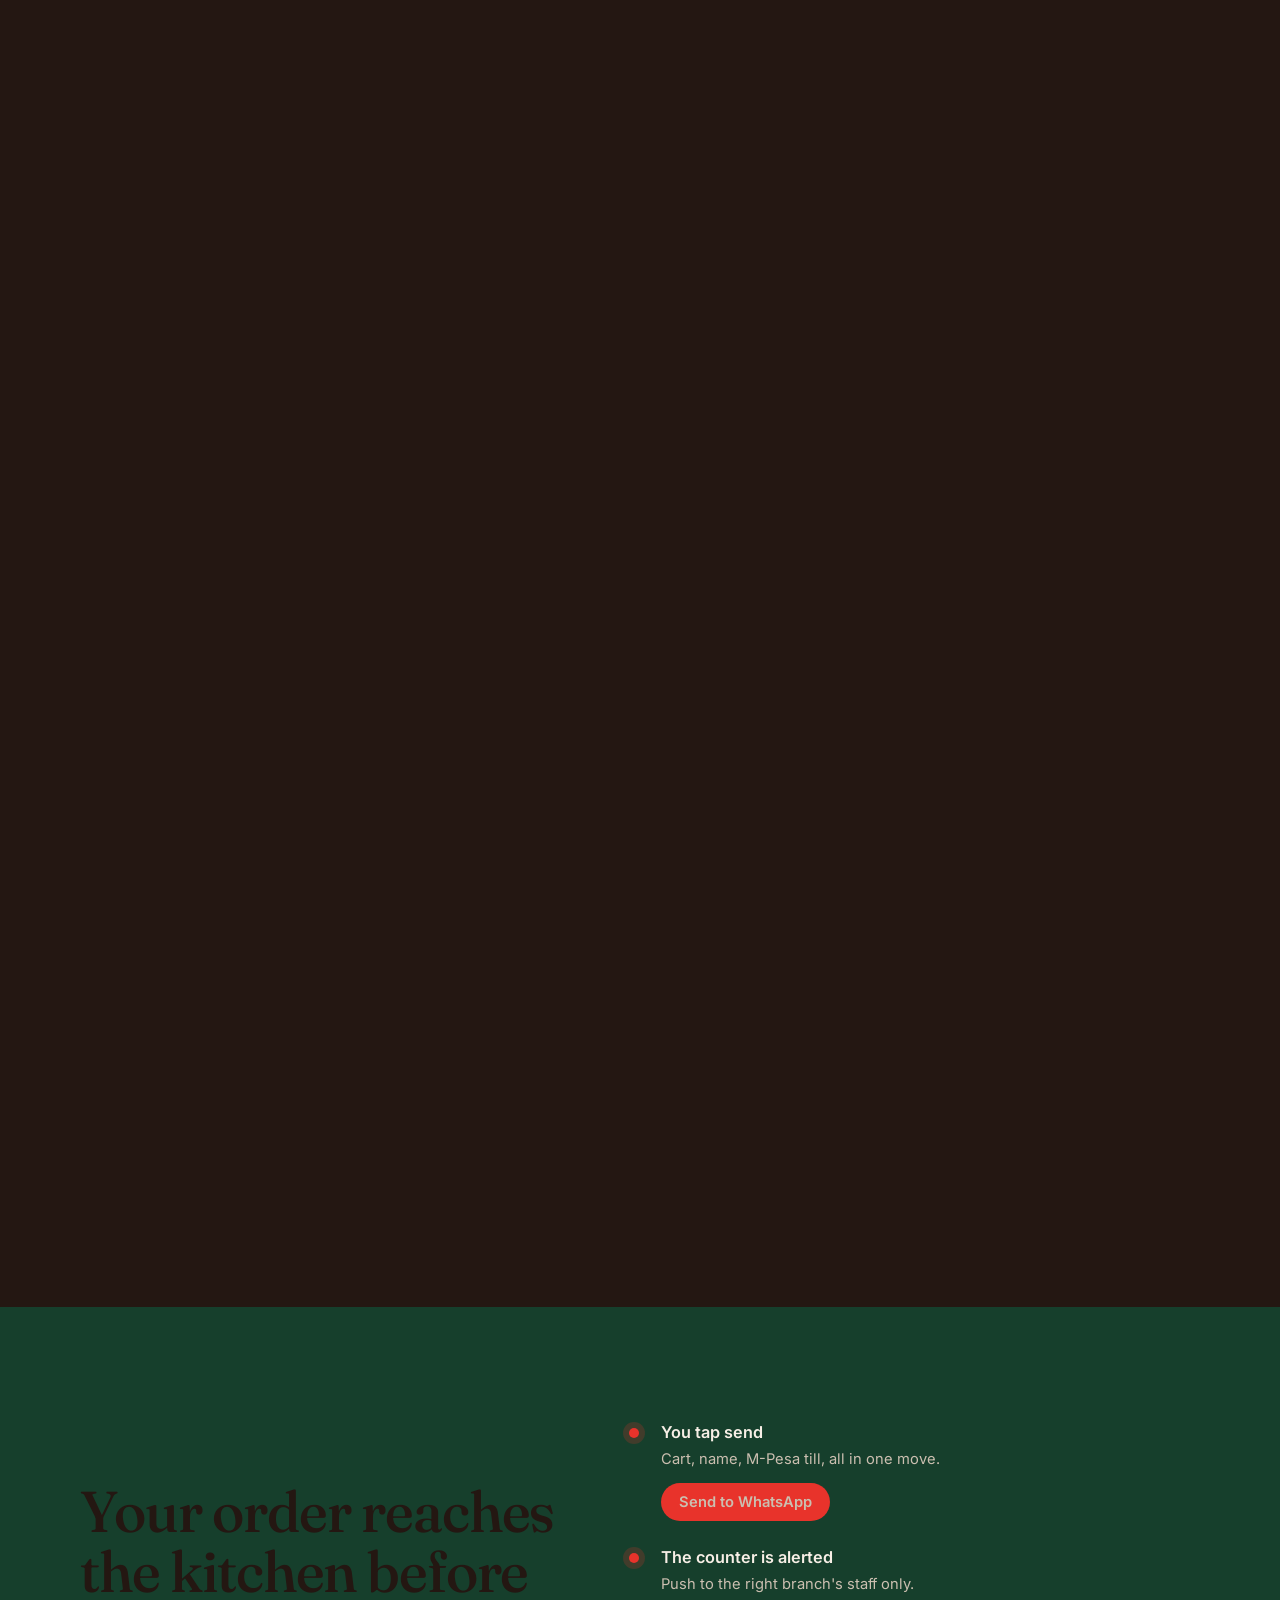
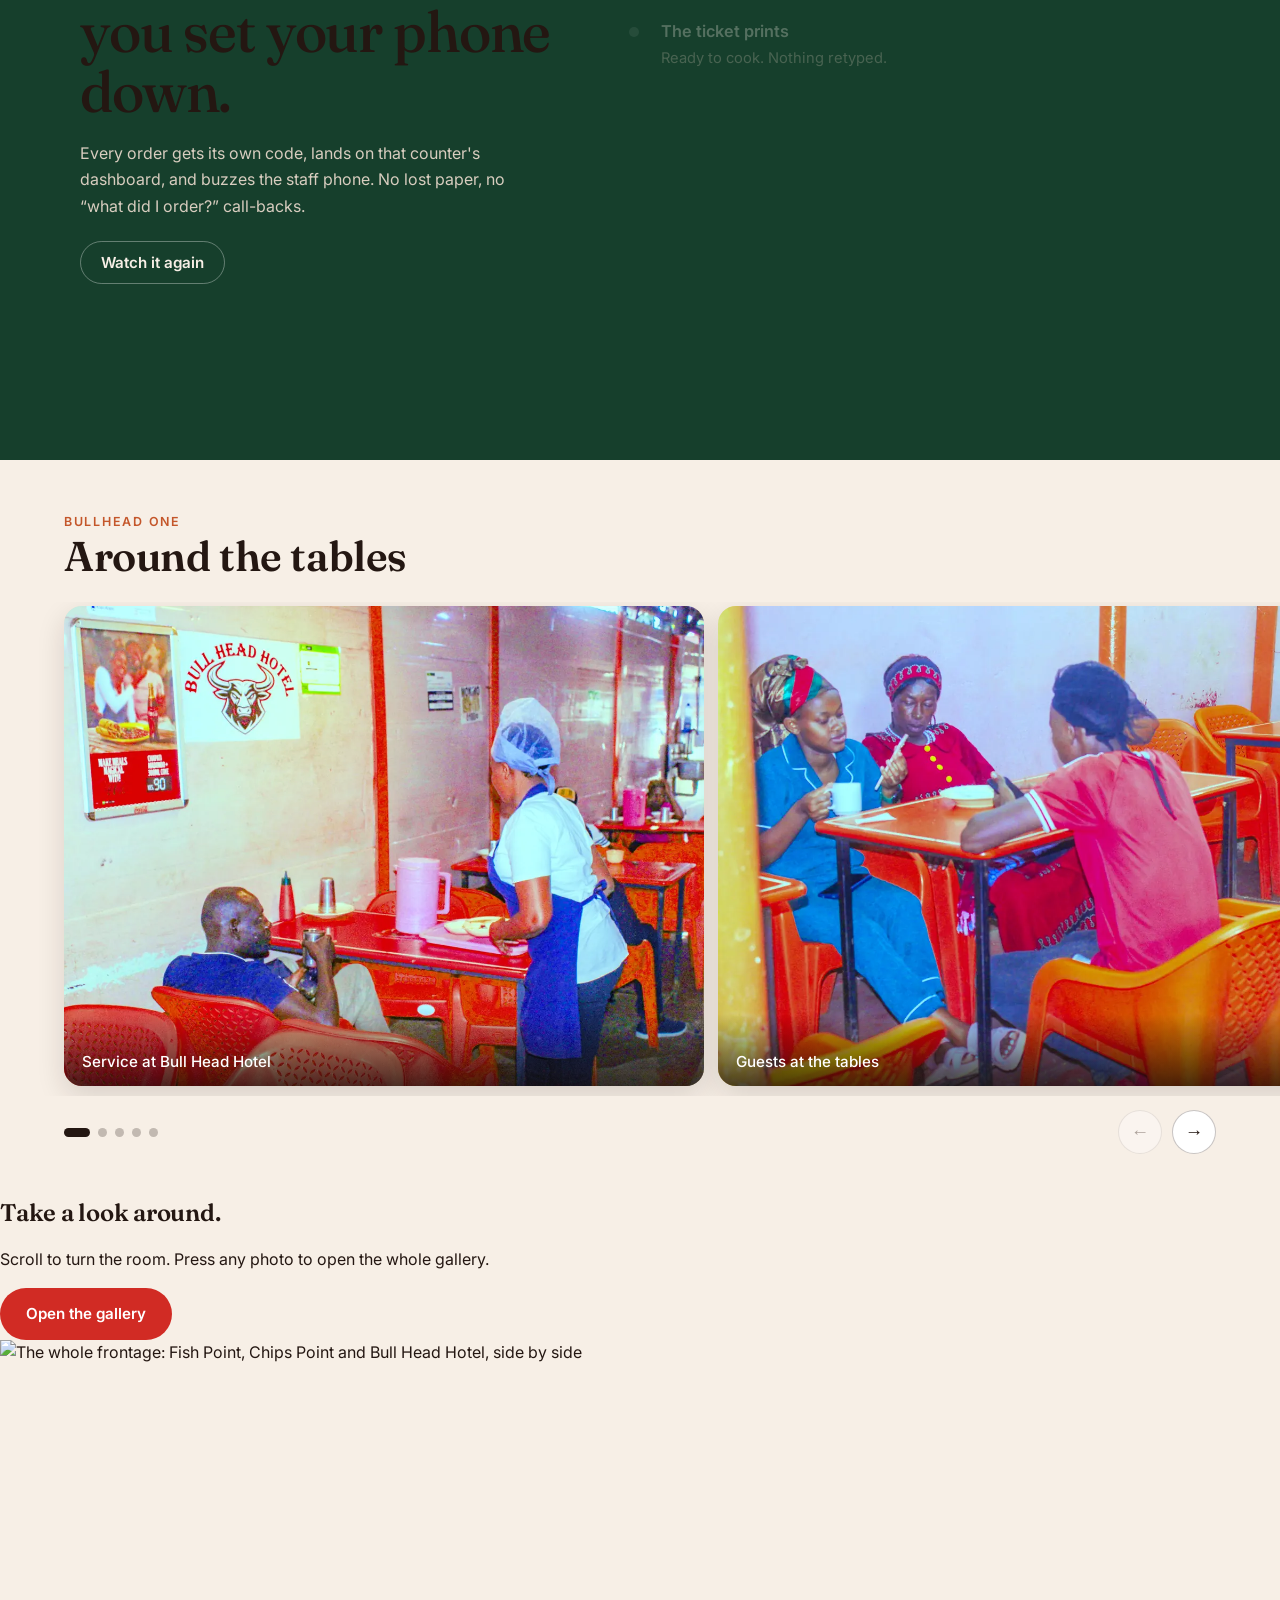
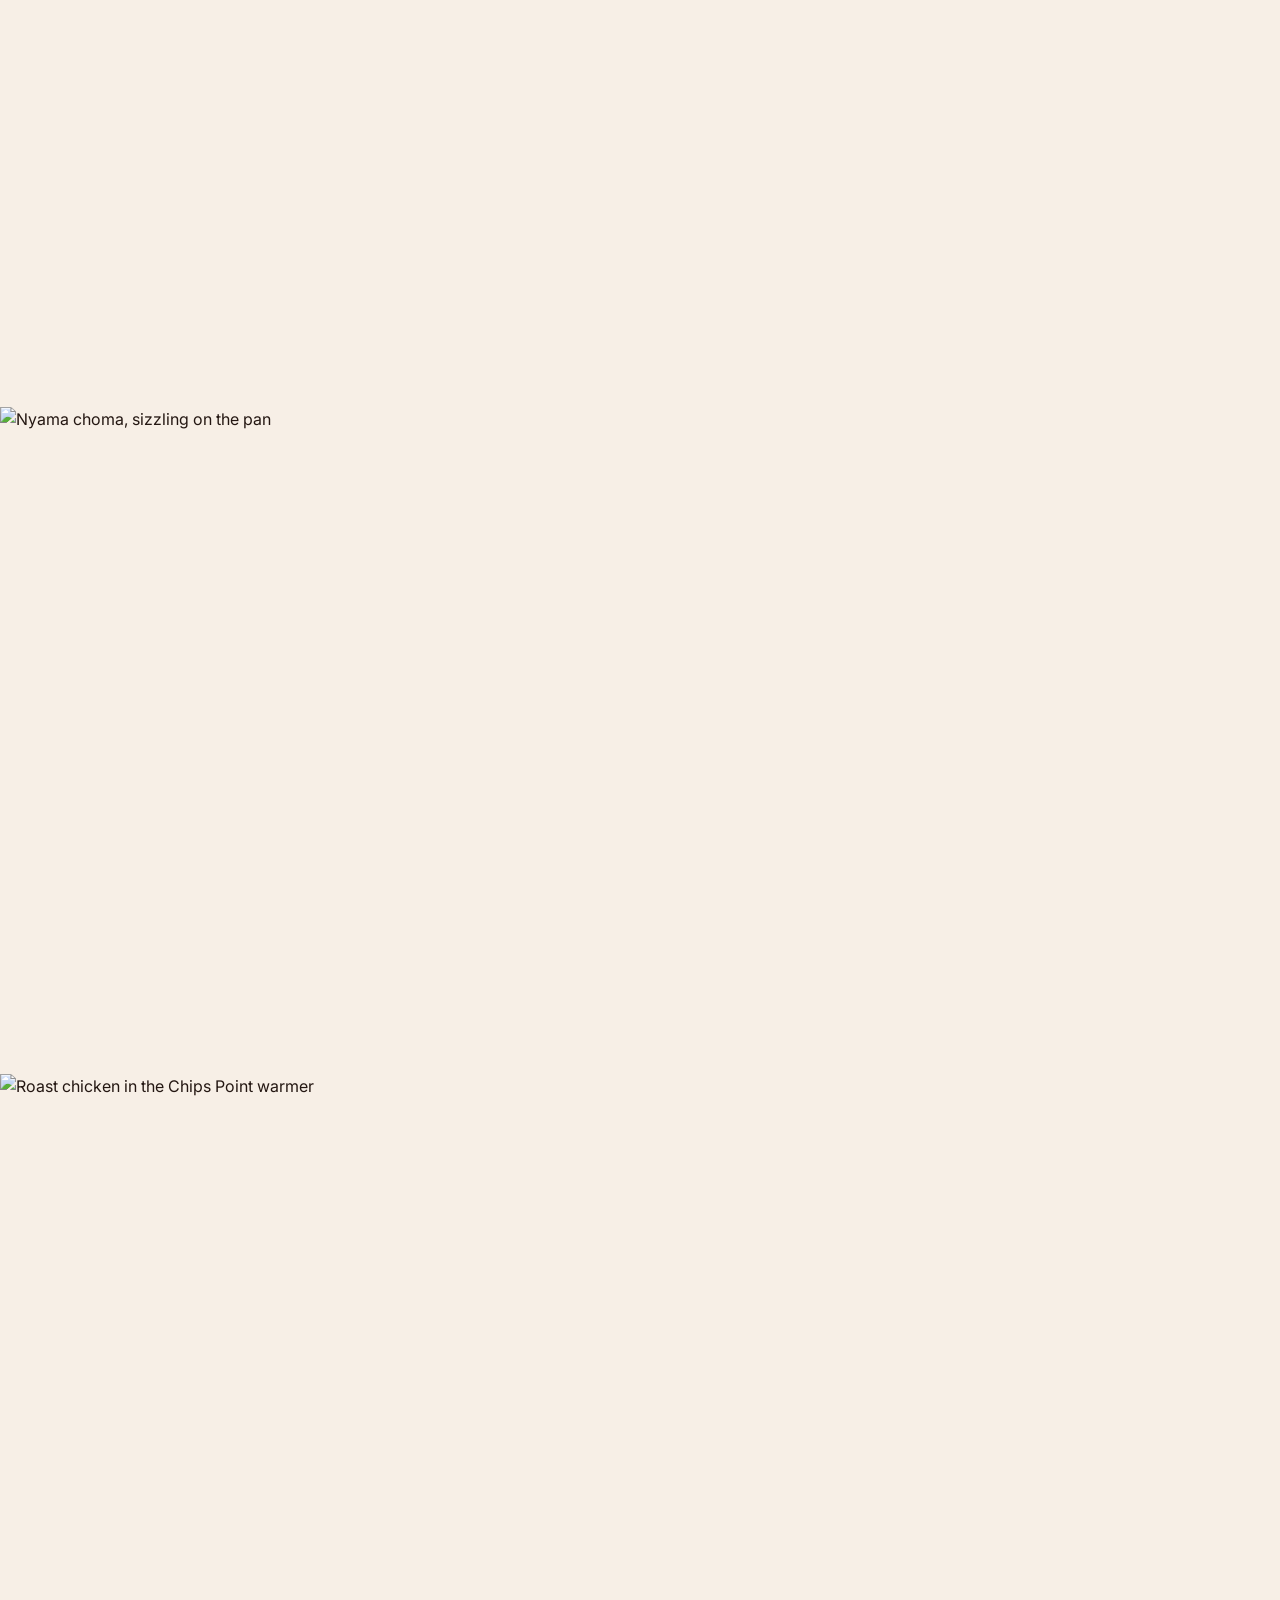
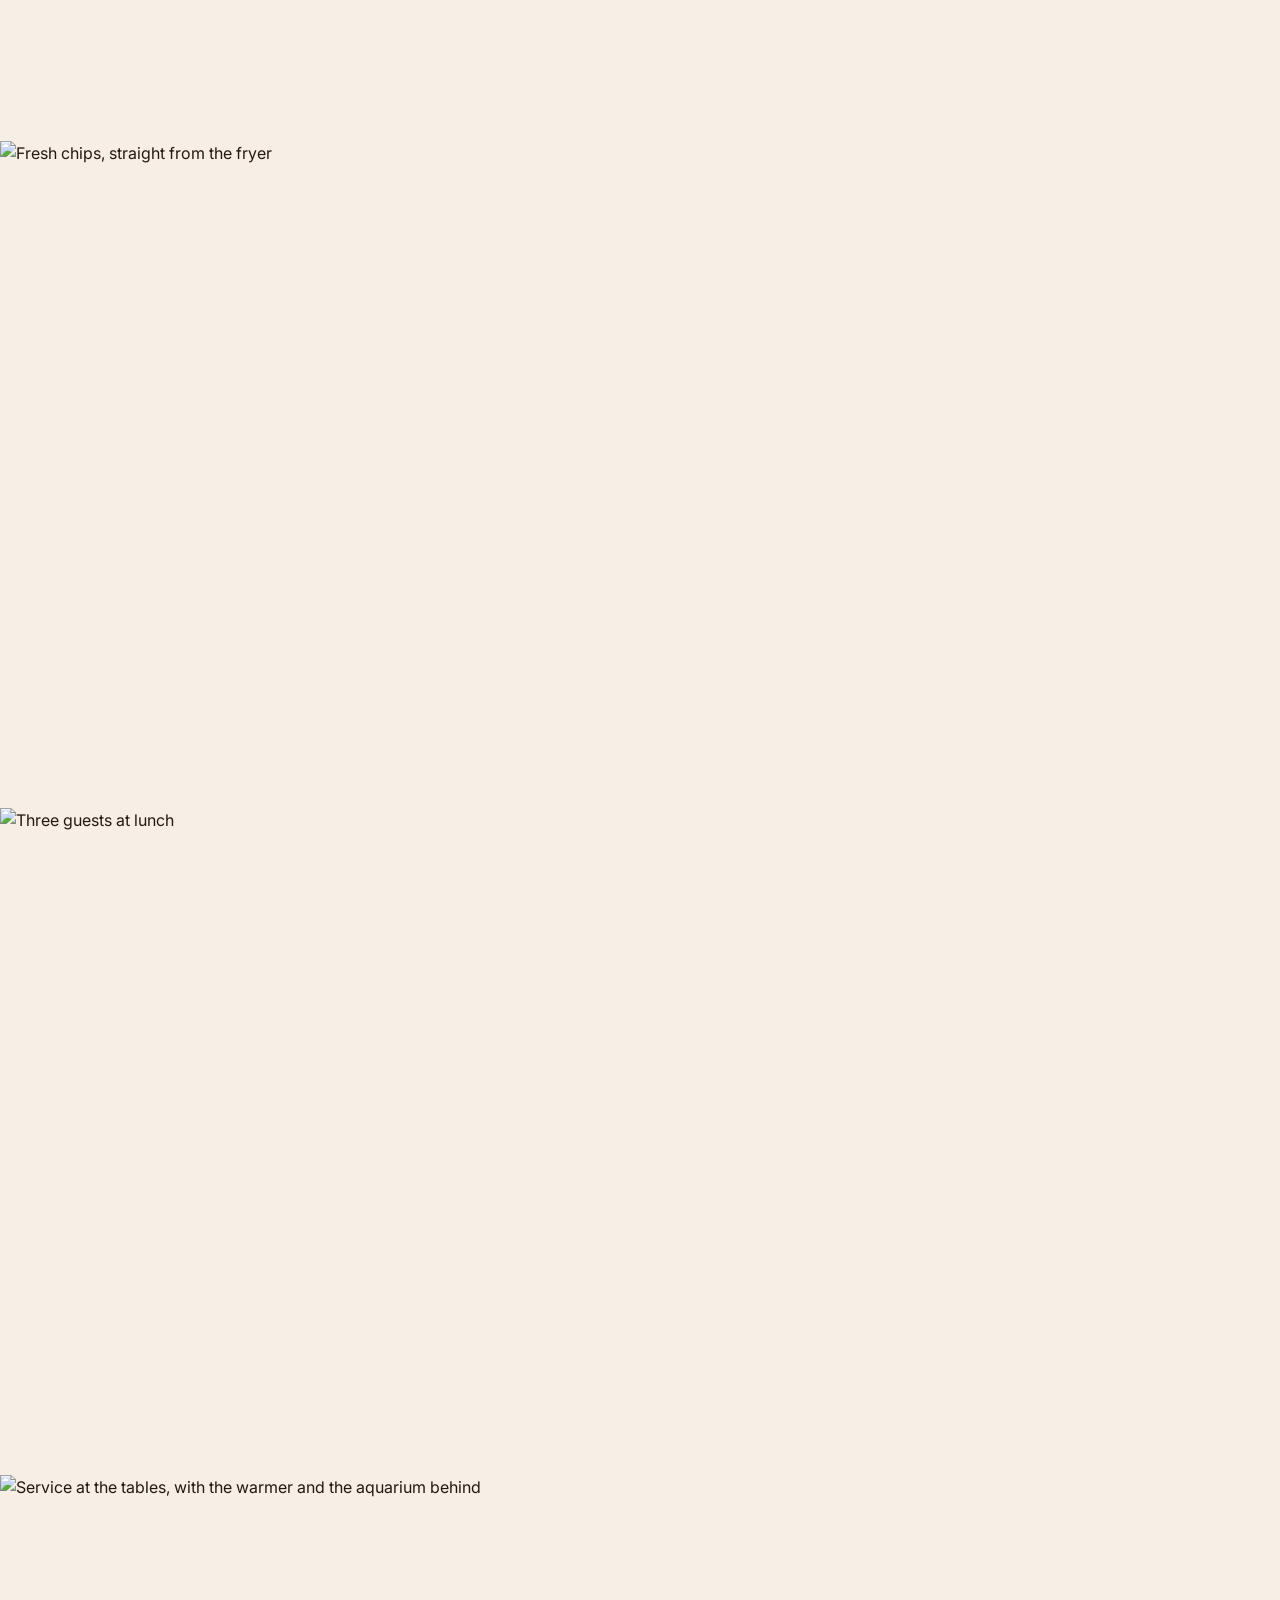
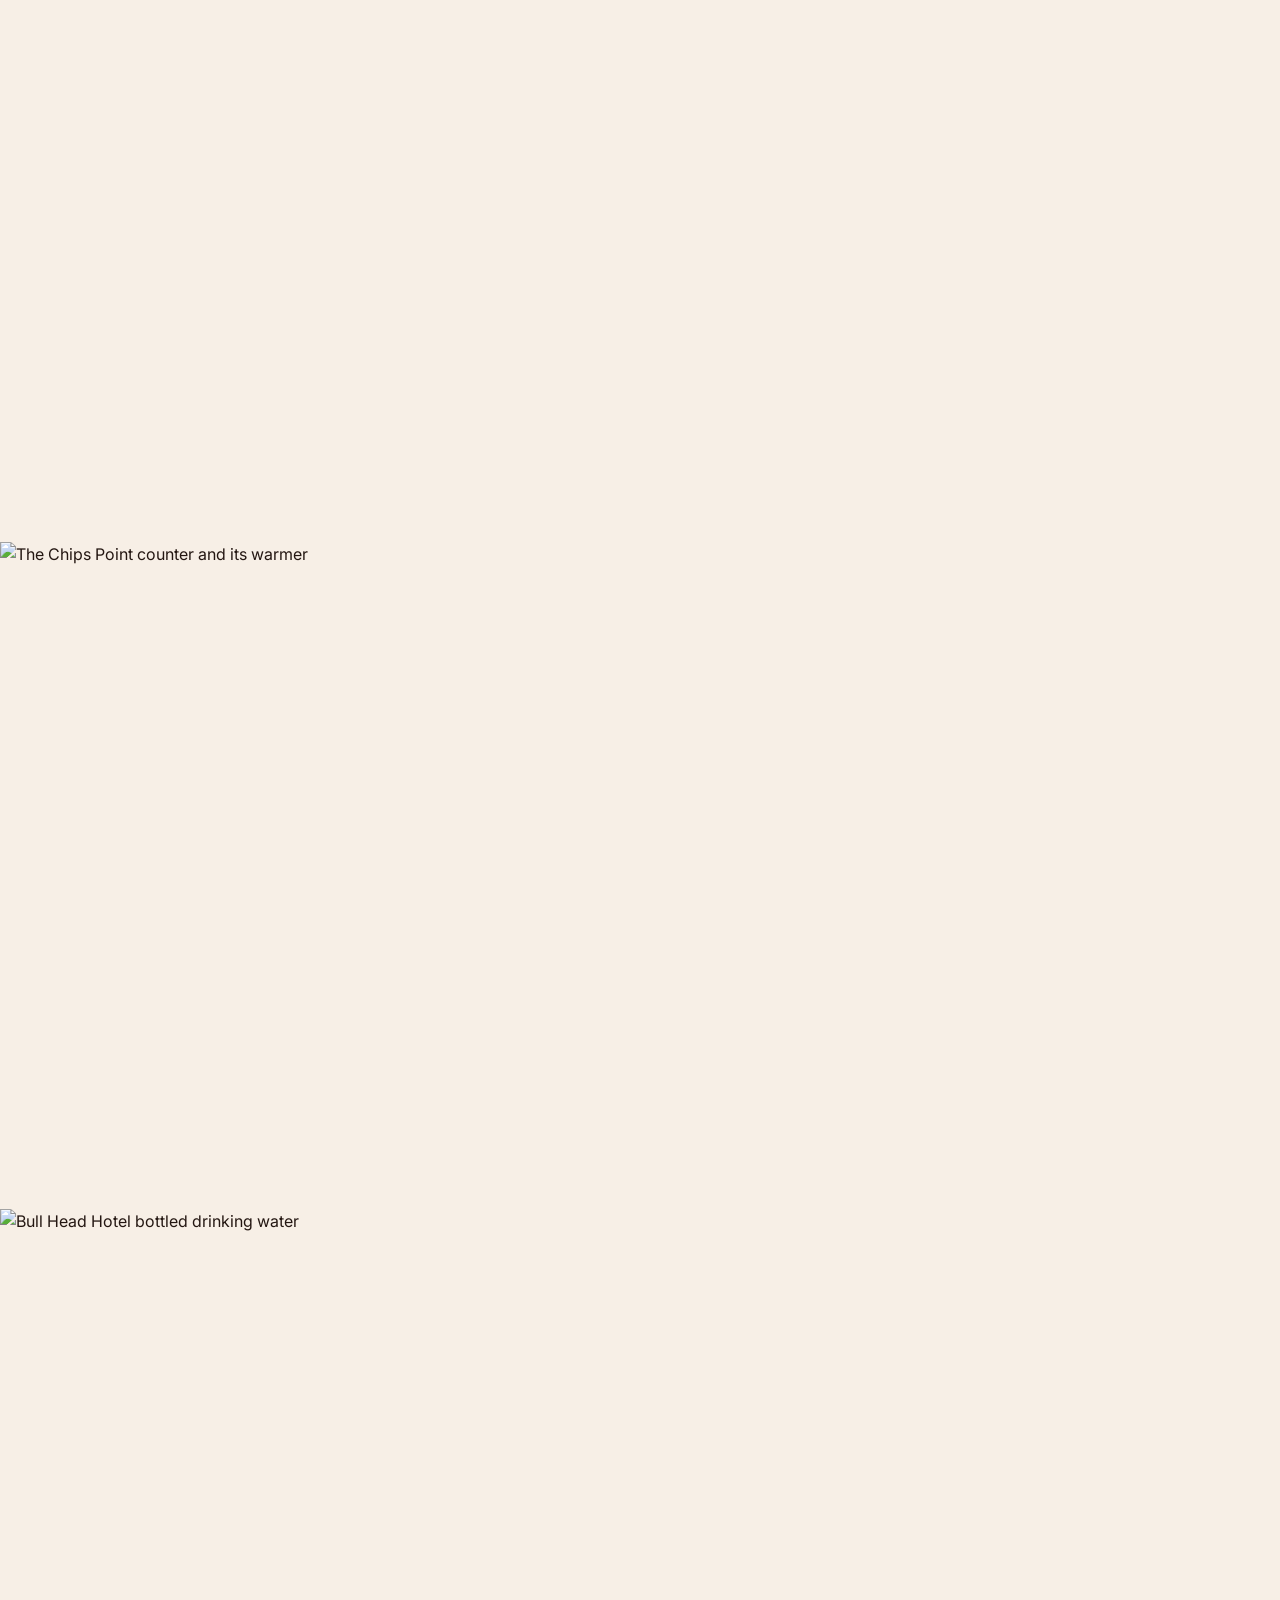
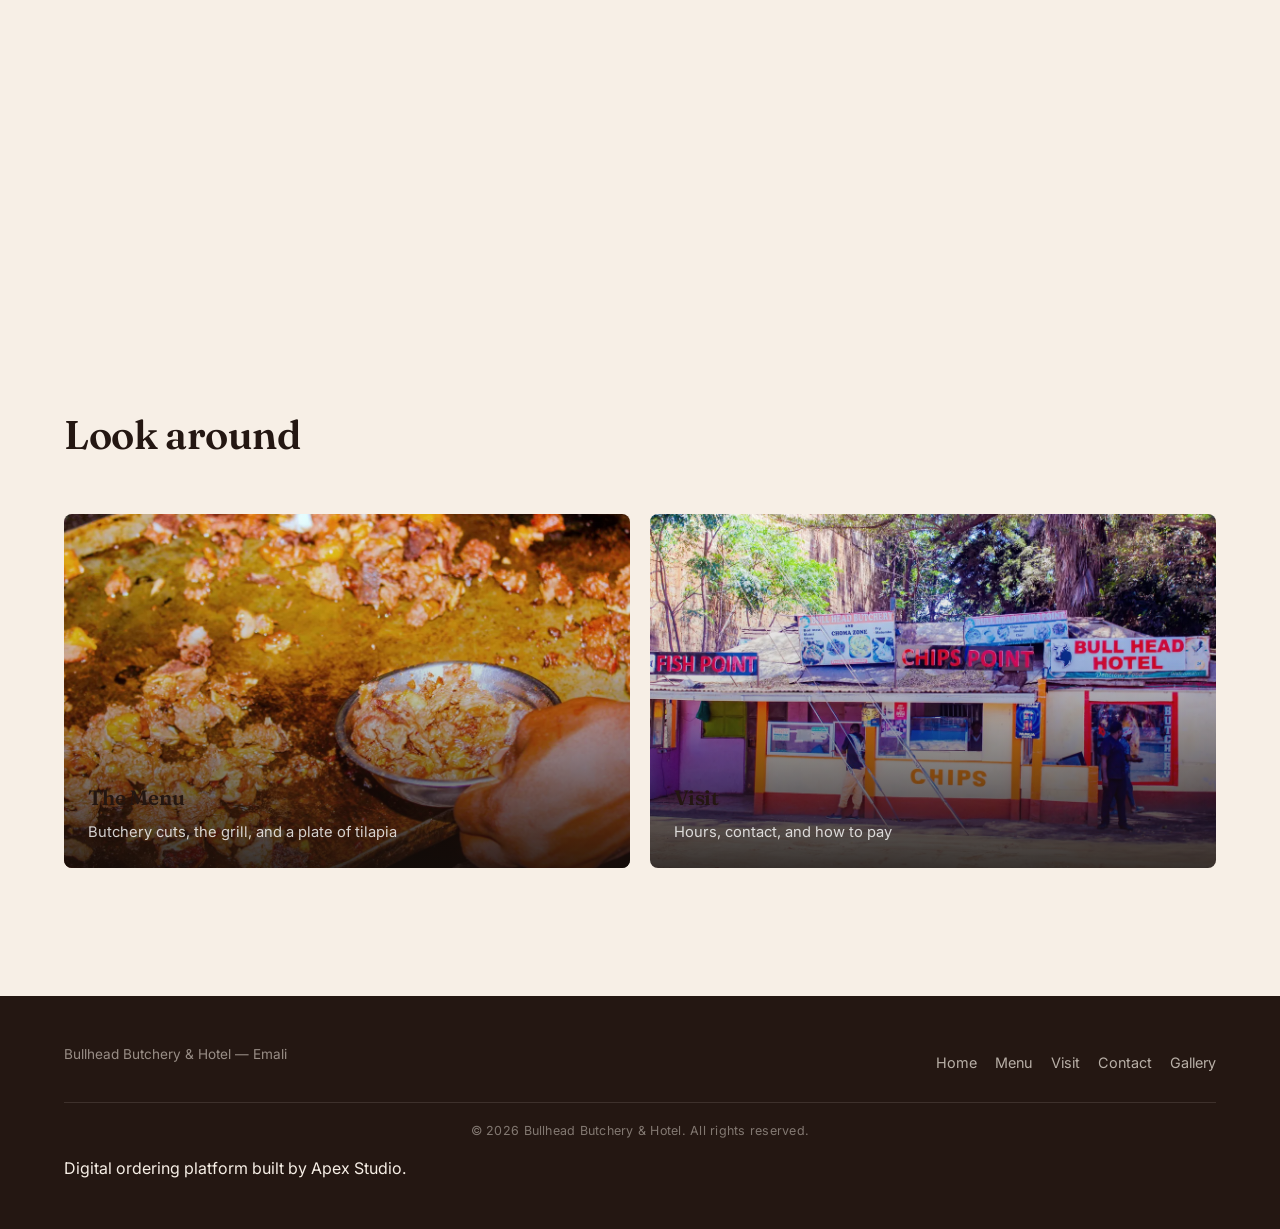
==== commit 74cc5d35: "Offline mode: pages, CSS, JS and fonts keep working with no connection - sw.js: network-first when o" ====
--- a/bullhead-site/index.html
+++ b/bullhead-site/index.html
@@ -350,5 +350,6 @@
 <script defer src="/js/depth.js?v=1"></script>
 <script defer src="/js/actionbar.js?v=1"></script>
 <script src="/js/engage.js?v=1"></script>
+<script defer src="/js/offline.js?v=1"></script>
 </body>
 </html>
